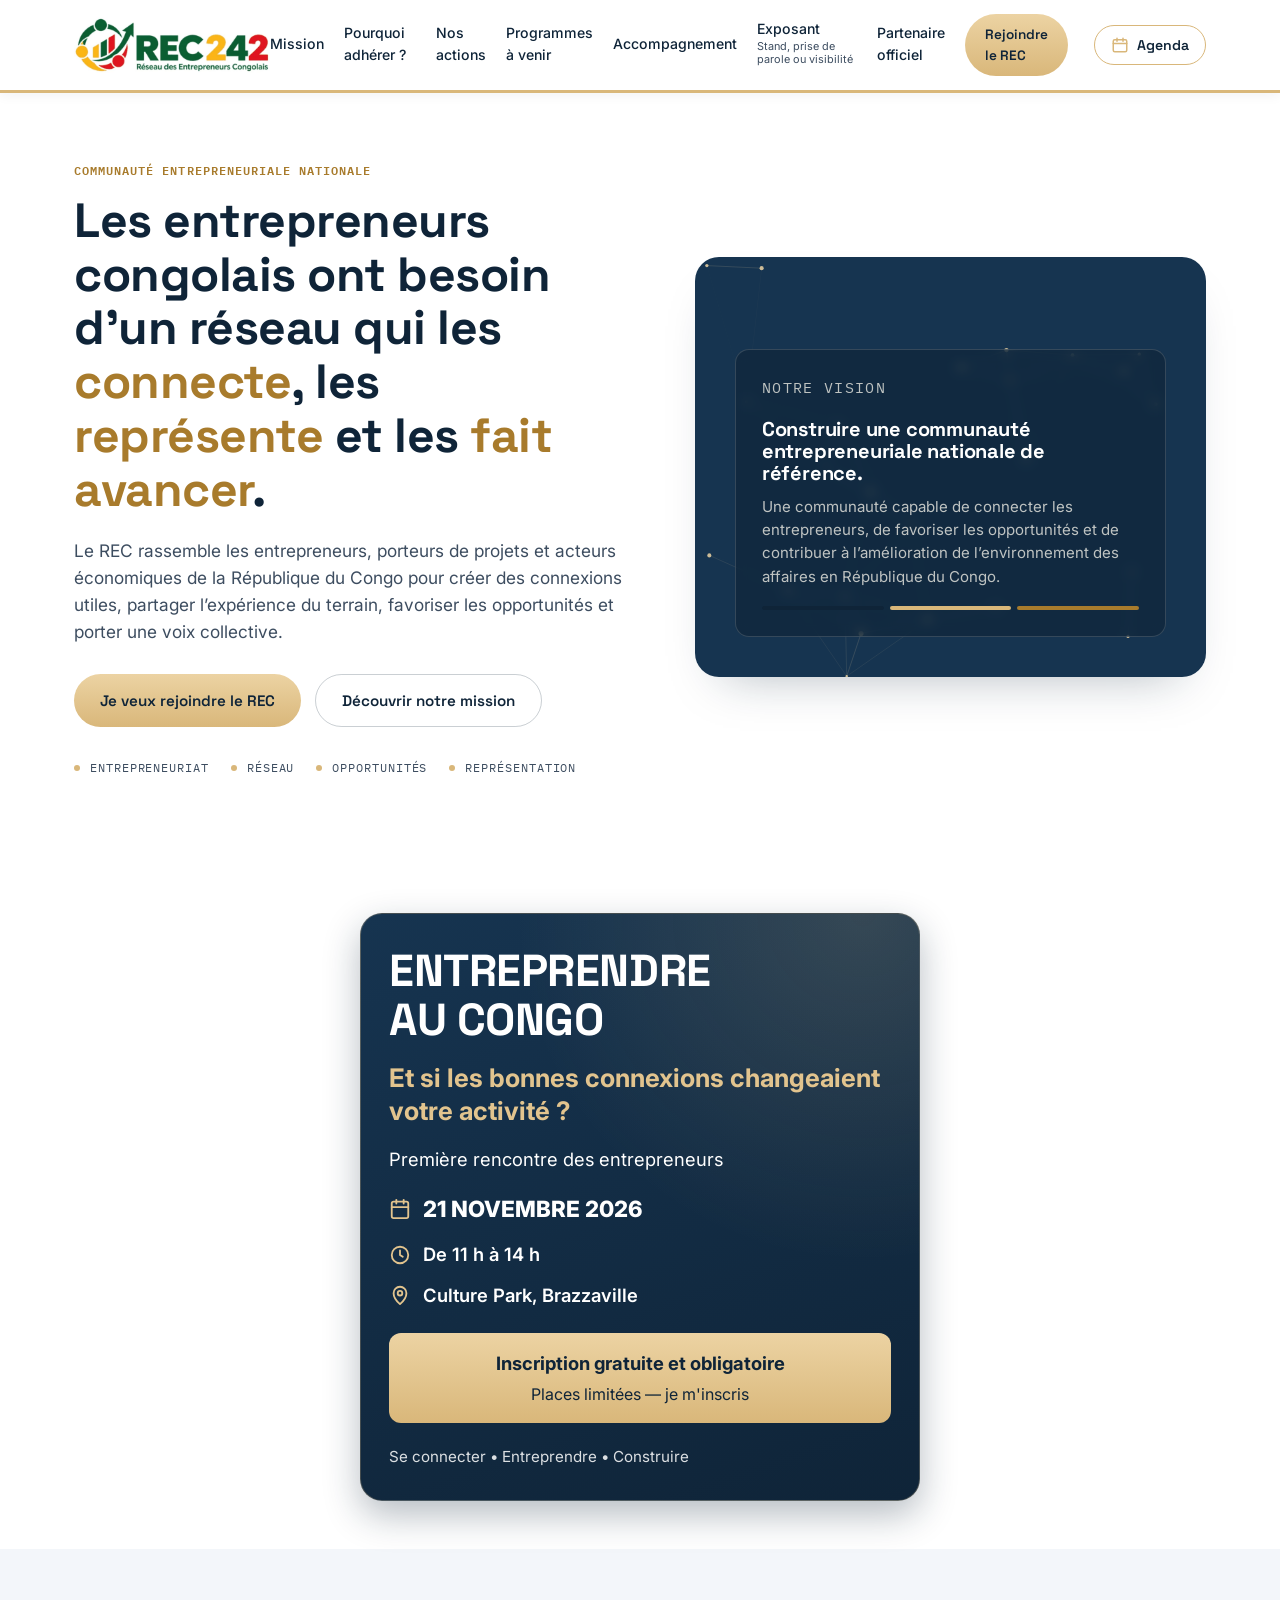
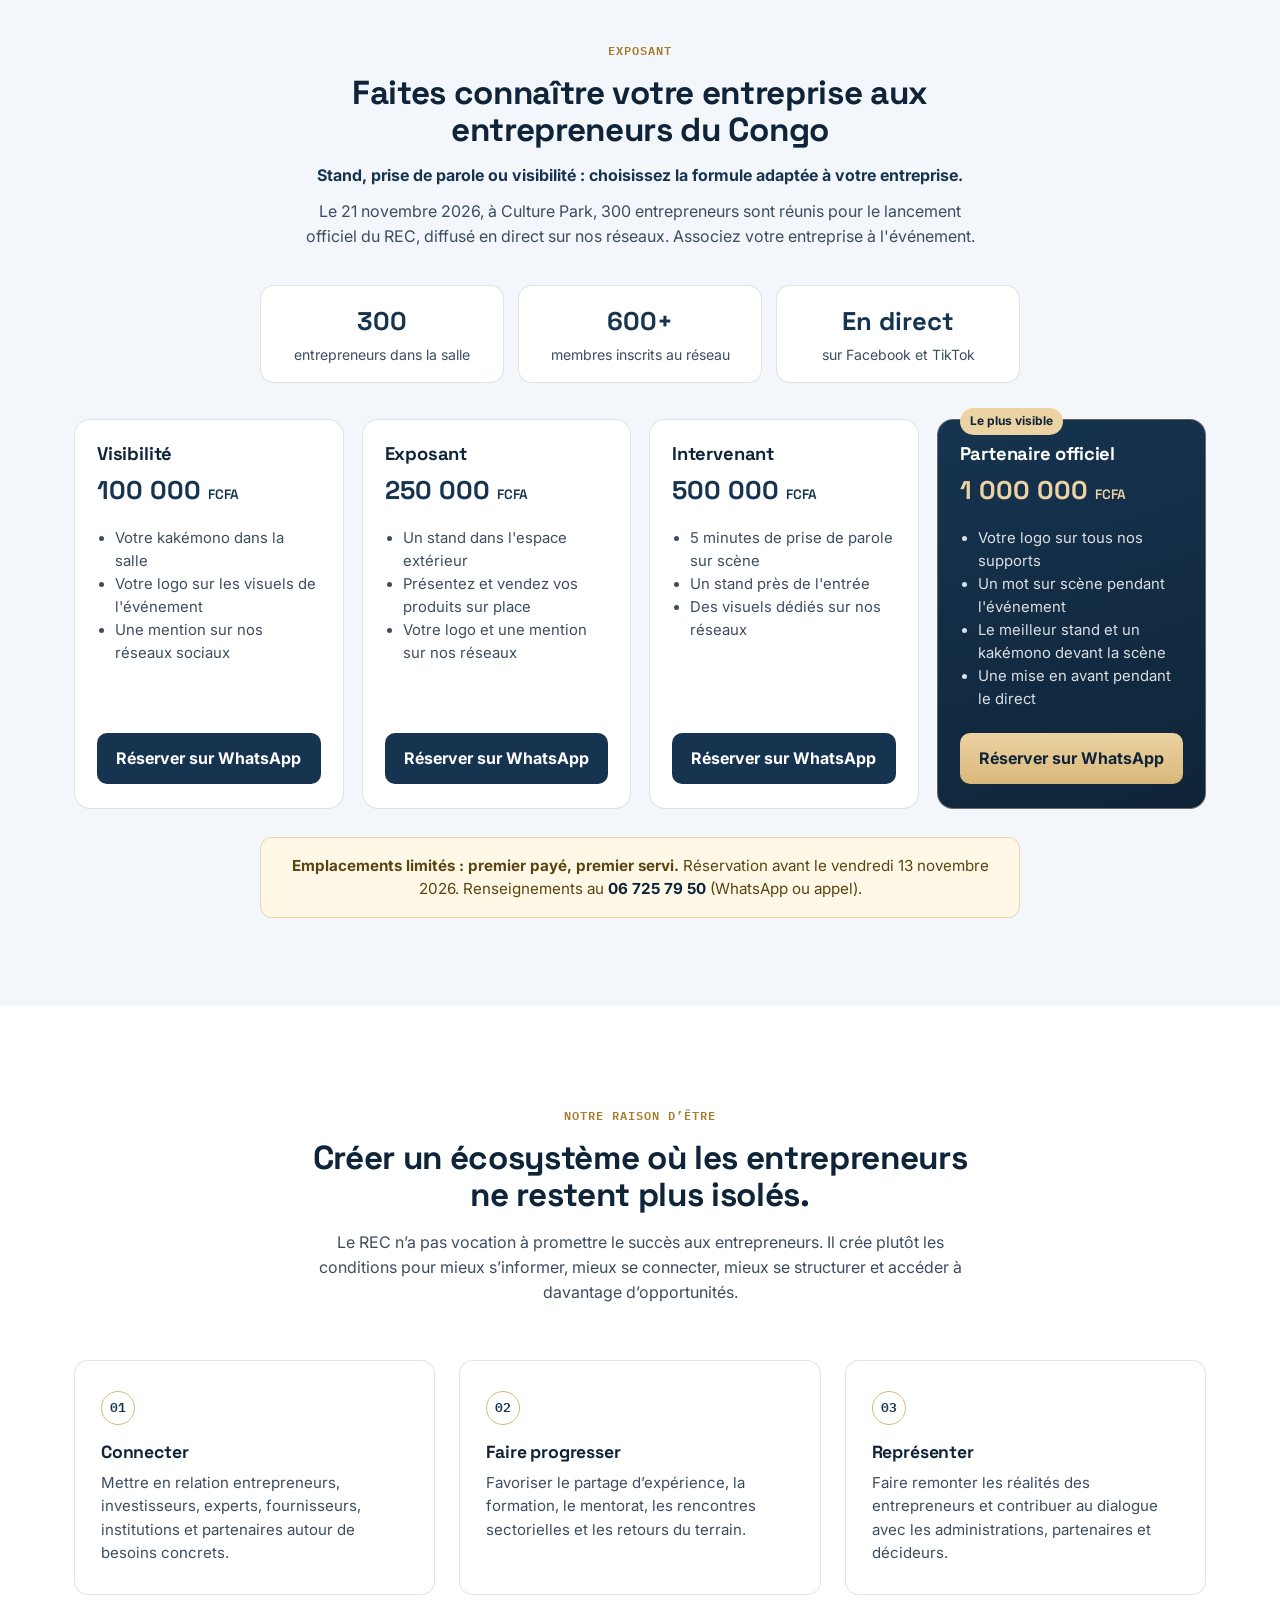
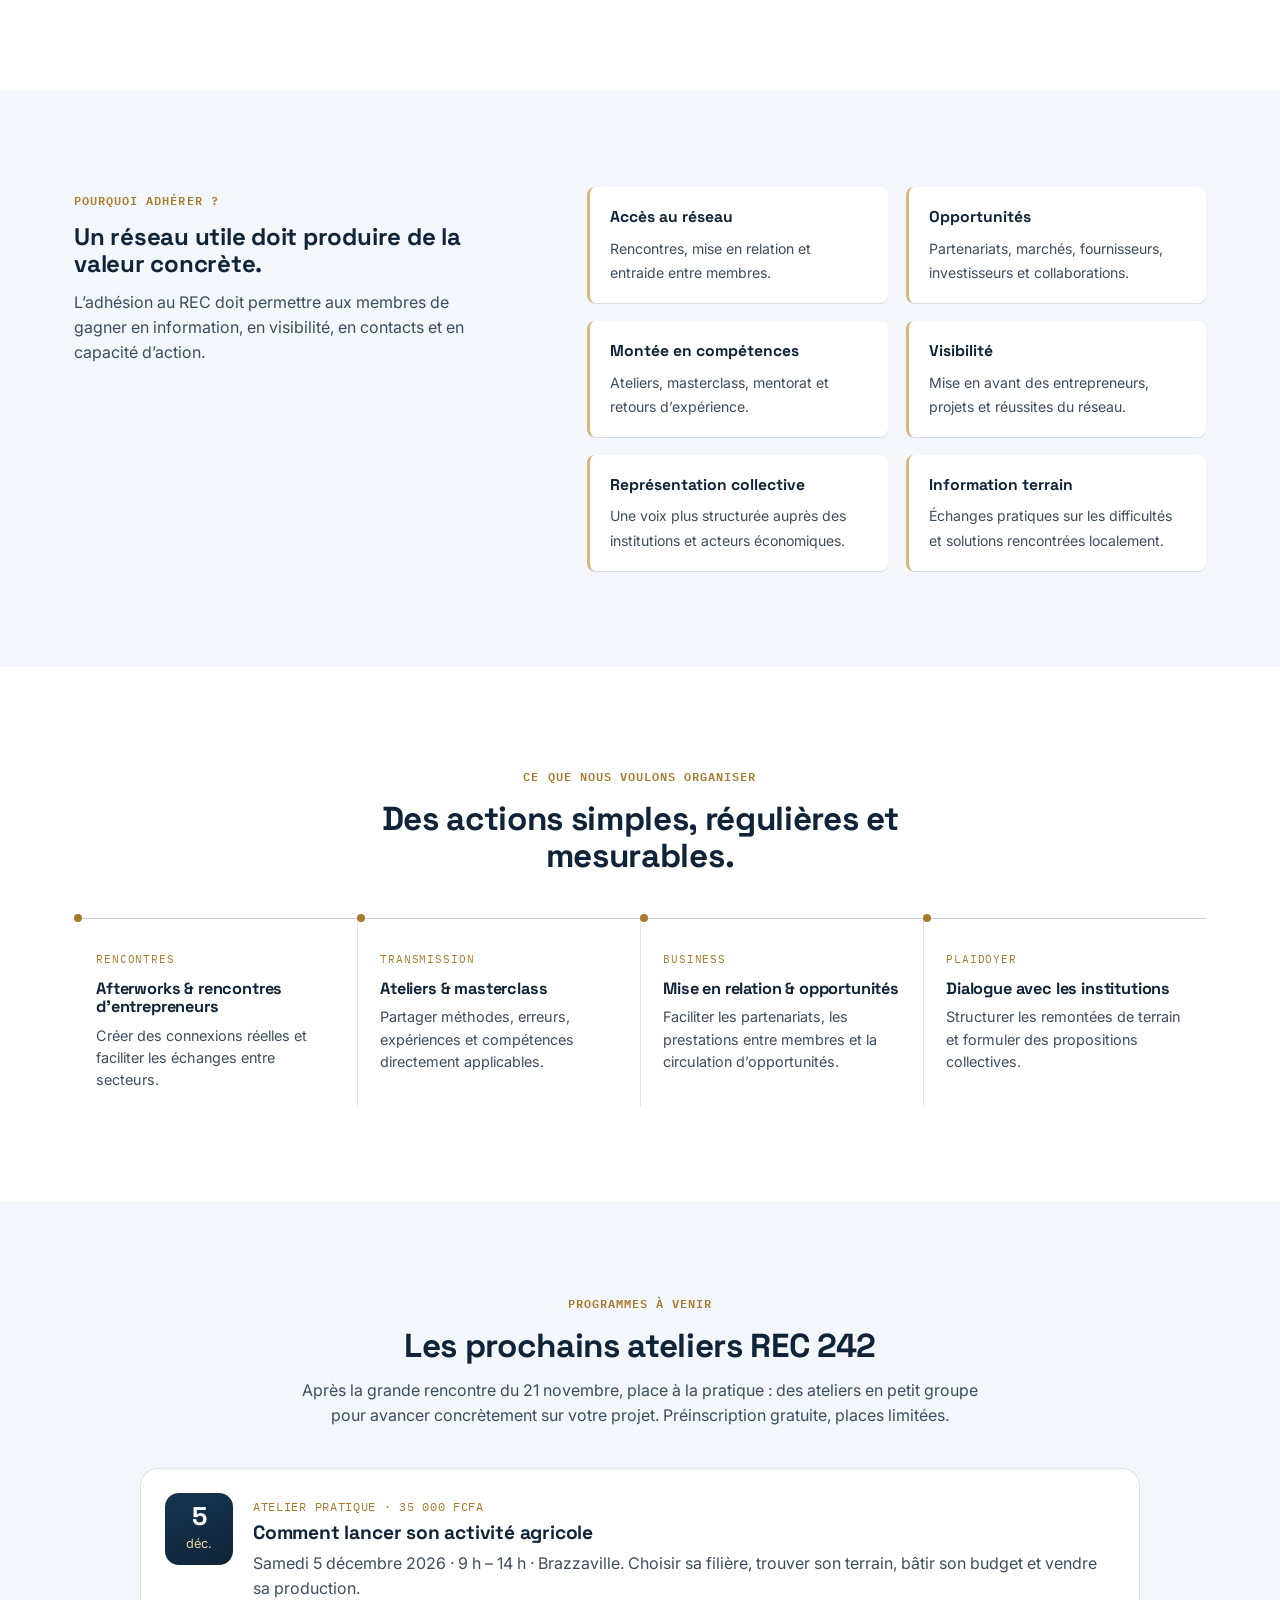
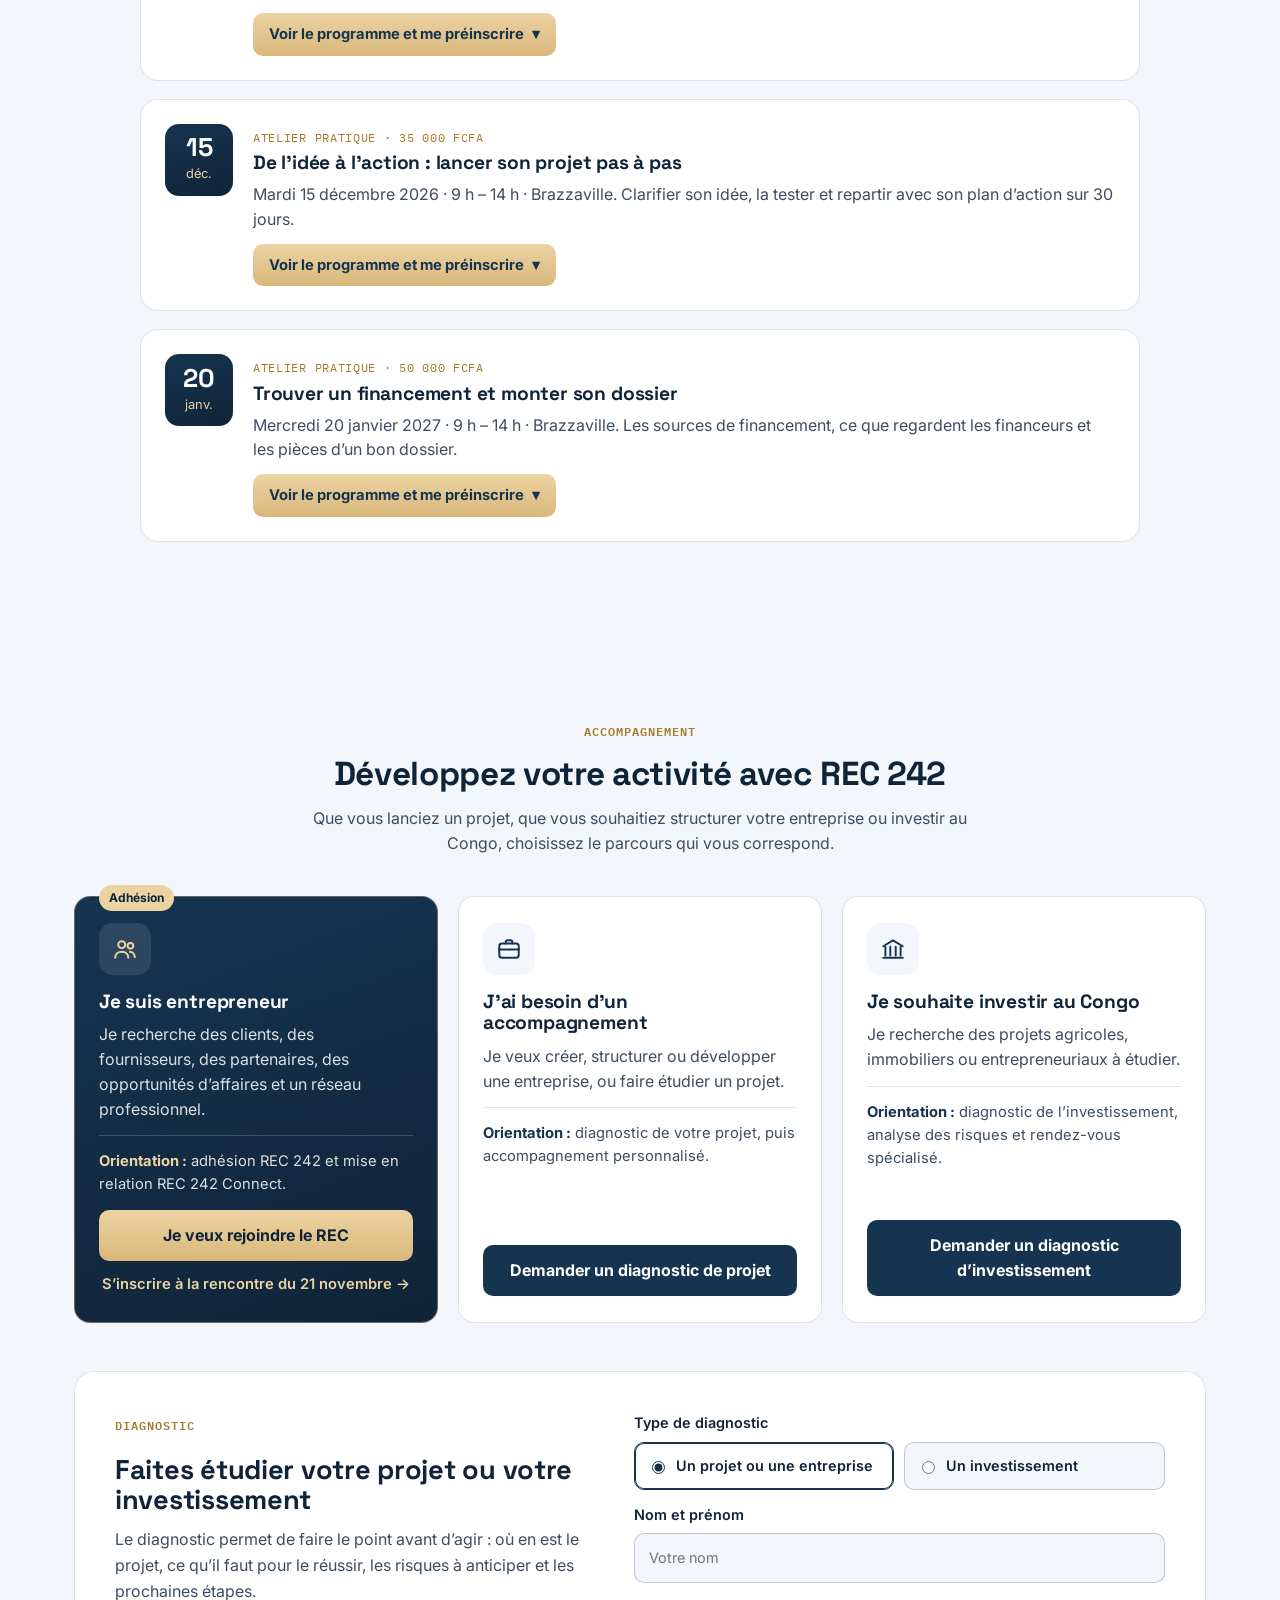
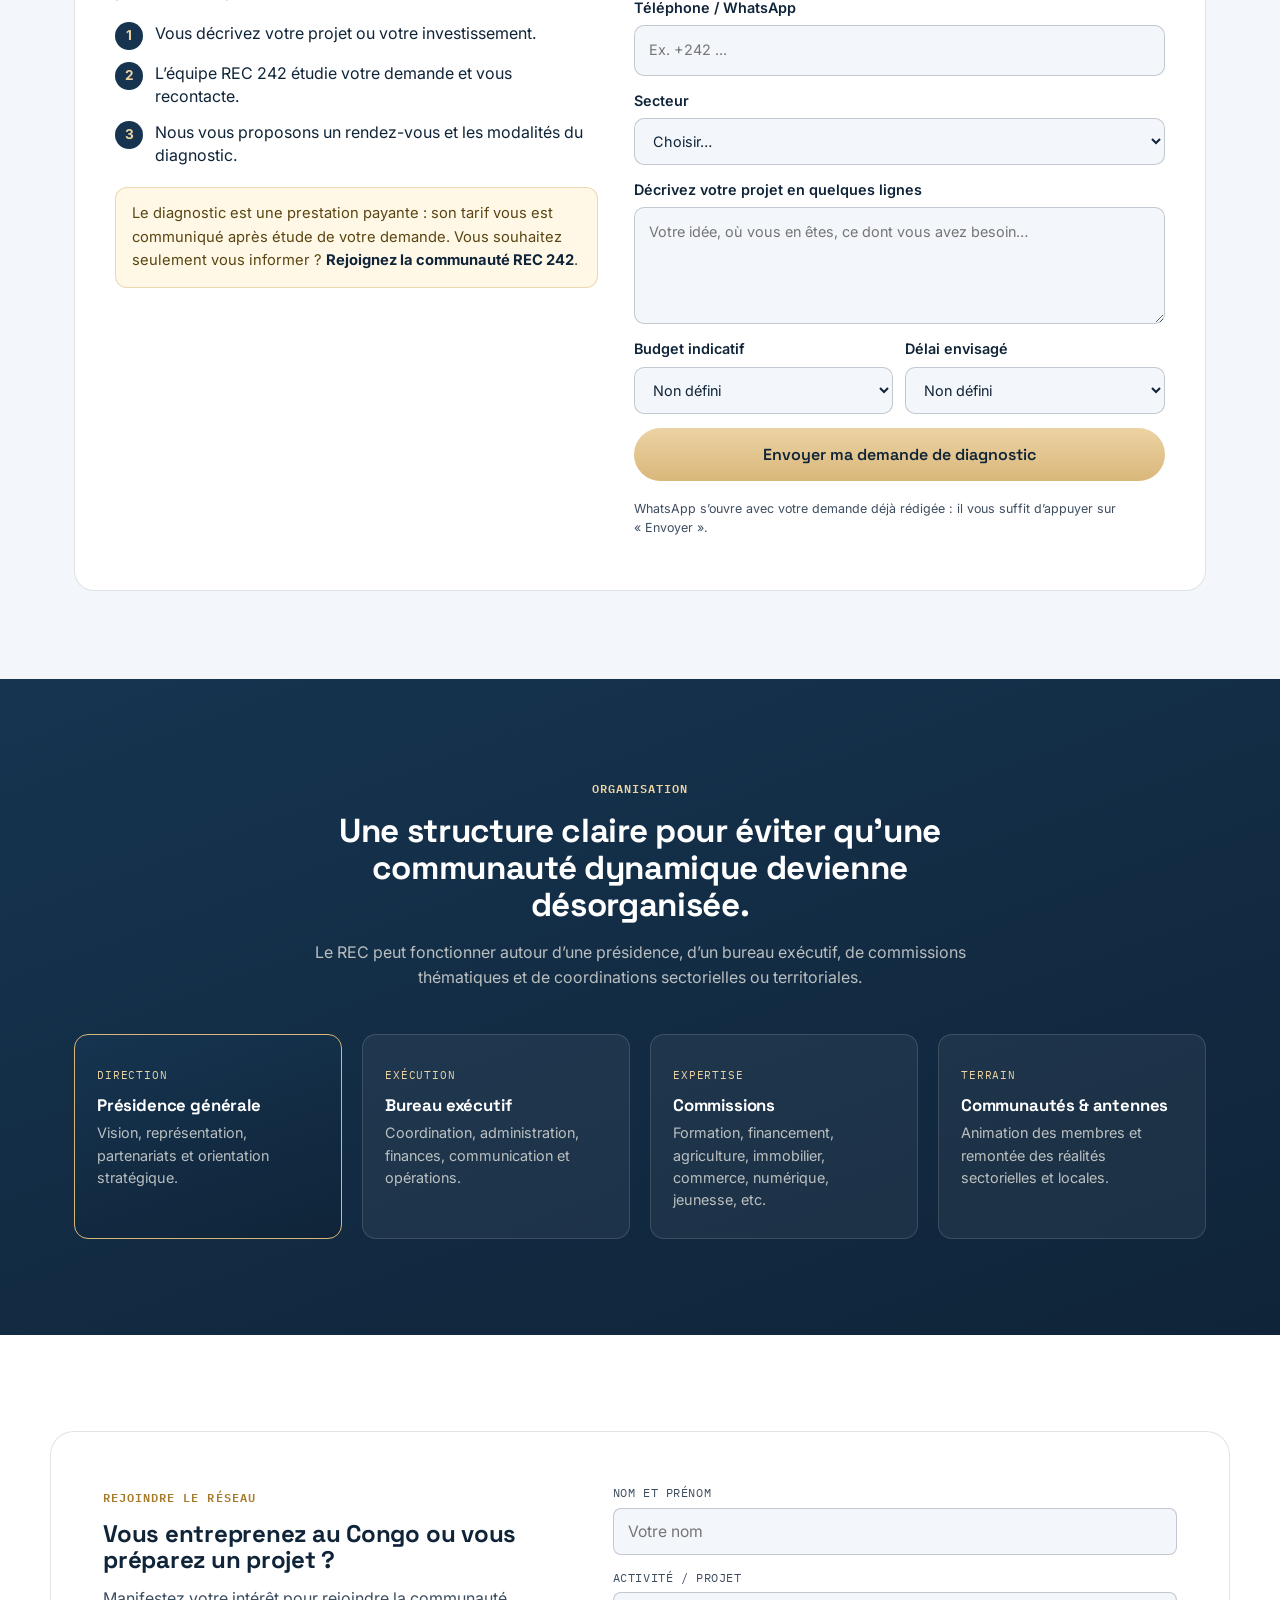
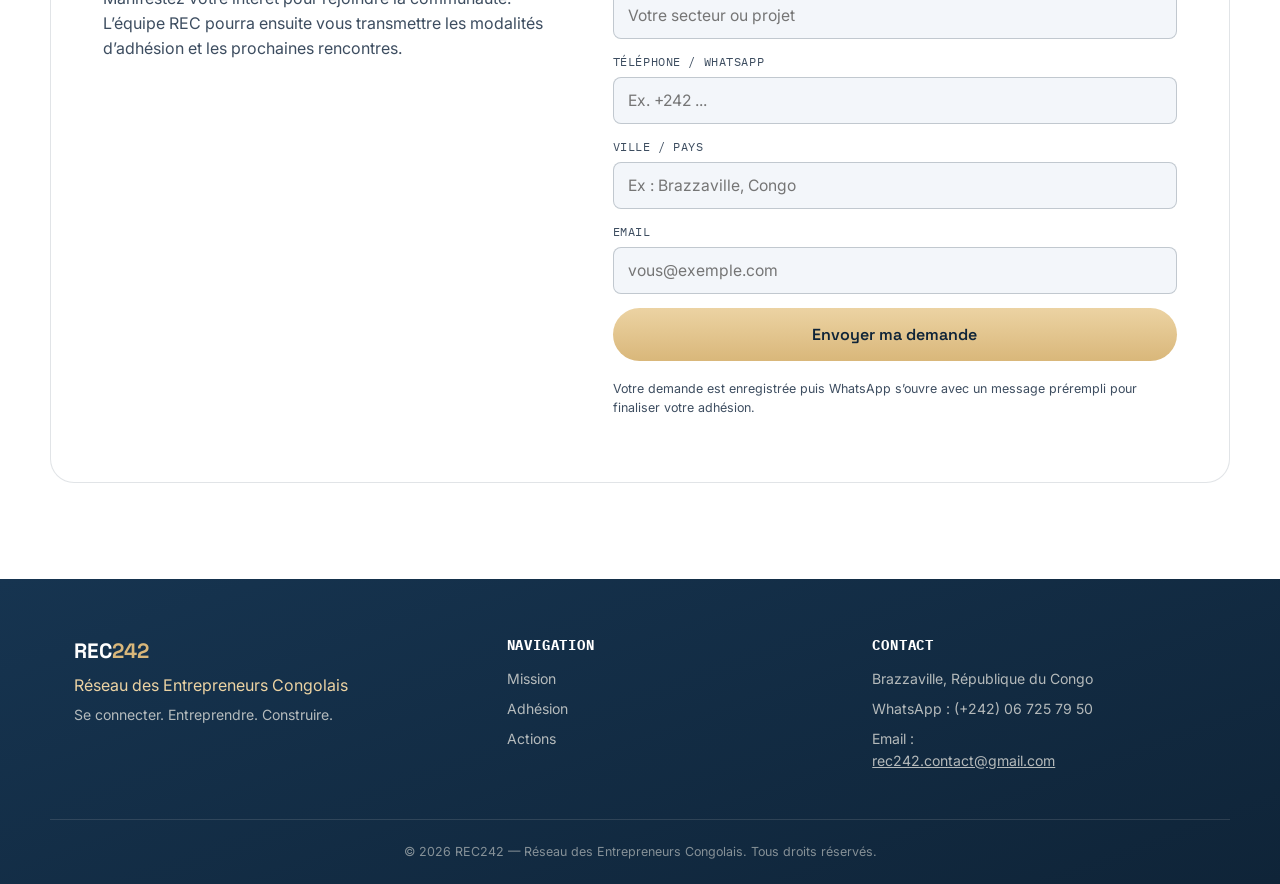
==== index.html @ 60e08972 "Ajout de l'adresse mail rec242.contact@gmail.com dans le pied de page" ====
<!DOCTYPE html>
<html lang="fr">
<head>
  <meta charset="UTF-8" />
  <meta name="viewport" content="width=device-width, initial-scale=1.0" />
  <meta name="description" content="REC — Réseau des Entrepreneurs Congolais. Une communauté nationale pour connecter les entrepreneurs, favoriser les opportunités et contribuer à l'amélioration de l'environnement des affaires en République du Congo." />
  <title>REC — Réseau des Entrepreneurs Congolais</title>
  <link rel="preconnect" href="https://fonts.googleapis.com">
  <link rel="preconnect" href="https://fonts.gstatic.com" crossorigin>
  <link href="https://fonts.googleapis.com/css2?family=Space+Grotesk:wght@500;600;700&family=Inter:wght@400;500;600;700;800&family=IBM+Plex+Mono:wght@500;600&display=swap" rel="stylesheet">
  <link rel="stylesheet" href="styles.css" />
</head>
<body>
  <header class="site-header">
    <div class="container nav-wrap">
      <a href="#accueil" class="brand" aria-label="REC242 — accueil">
        <img class="brand-logo" src="[data-uri]" alt="REC242 — Réseau des Entrepreneurs Congolais" width="560" height="160">
      </a>
      <button class="menu-toggle" aria-label="Ouvrir le menu" aria-expanded="false">
        <span></span><span></span><span></span>
      </button>
      <nav class="nav" aria-label="Navigation principale" id="mainNav">
        <a href="#mission">Mission</a>
        <a href="#avantages">Pourquoi adhérer&nbsp;?</a>
        <a href="#actions">Nos actions</a>
        <a href="#programmes">Programmes à venir</a>
        <a href="#accompagnement">Accompagnement</a>
        <a class="nav-exposant" href="#partenaires">Exposant<small>Stand, prise de parole ou visibilité</small></a>
        <a href="#partenaire-officiel">Partenaire officiel</a>
        <a class="btn btn-sm" href="#adhesion">Rejoindre le REC</a>
        <div class="agenda">
        <button class="agenda-toggle" aria-expanded="false" aria-controls="agendaPanel">
          <svg width="18" height="18" viewBox="0 0 24 24" fill="none" stroke="currentColor" stroke-width="2" stroke-linecap="round" aria-hidden="true"><rect x="3" y="5" width="18" height="16" rx="2"/><path d="M3 10h18M8 3v4M16 3v4"/></svg>
          <span>Agenda</span>
        </button>
        <div class="agenda-panel" id="agendaPanel" role="region" aria-label="Prochaines activités du REC242">
          <p class="agenda-kicker">Prochaines activités du réseau</p>
          <ul class="agenda-list">
            <li class="agenda-item is-next">
              <div class="agenda-date"><strong>21</strong><span>nov.</span></div>
              <div>
                <span class="agenda-tag">Lancement officiel · Gratuit</span>
                <h4>Grande rencontre « Entreprendre, c'est se connecter »</h4>
                <p>Samedi 21 novembre 2026, 11 h – 14 h · Culture Park, Brazzaville. Présentation des programmes, des adhésions et des experts du REC.</p>
                <a class="agenda-link" href="https://forms.gle/eZKgJX41zU7dG8uY8" target="_blank" rel="noopener">Je m'inscris →</a>
              </div>
            </li>
            <li class="agenda-item">
              <div class="agenda-date"><strong>5</strong><span>déc.</span></div>
              <div>
                <span class="agenda-tag">Atelier · 35 000 FCFA</span>
                <h4>Comment lancer son activité agricole</h4>
                <p>Samedi 5 décembre 2026, 9 h – 14 h · Brazzaville. Choisir sa filière, trouver son terrain, bâtir son budget et vendre sa production.</p>
                <a class="agenda-link" href="#atelier-agriculture">Je me préinscris →</a>
              </div>
            </li>
            <li class="agenda-item">
              <div class="agenda-date"><strong>15</strong><span>déc.</span></div>
              <div>
                <span class="agenda-tag">Atelier · 35 000 FCFA</span>
                <h4>De l'idée à l'action</h4>
                <p>Mardi 15 décembre 2026, 9 h – 14 h · Brazzaville. Clarifier son idée, la tester et repartir avec son plan d'action sur 30 jours.</p>
                <a class="agenda-link" href="#atelier-idee-action">Je me préinscris →</a>
              </div>
            </li>
            <li class="agenda-item">
              <div class="agenda-date"><strong>20</strong><span>janv.</span></div>
              <div>
                <span class="agenda-tag">Atelier · 50 000 FCFA</span>
                <h4>Trouver un financement et monter son dossier</h4>
                <p>Mercredi 20 janvier 2027, 9 h – 14 h · Brazzaville. Les sources de financement, ce que regardent les financeurs et les pièces d'un bon dossier.</p>
                <a class="agenda-link" href="#atelier-financement">Je me préinscris →</a>
              </div>
            </li>
            <li class="agenda-item">
              <div class="agenda-date"><strong>Déc.</strong><span>2026</span></div>
              <div>
                <span class="agenda-tag">En ligne</span>
                <h4>Première masterclass en ligne</h4>
              </div>
            </li>
          </ul>
        </div>
      </div>
      </nav>
    </div>
  </header>

  <main>
    <section class="hero" id="accueil">
      <div class="container hero-grid">
        <div class="hero-copy" data-reveal>
          <span class="eyebrow">Communauté entrepreneuriale nationale</span>
          <h1>Les entrepreneurs congolais ont besoin d’un réseau qui les <span>connecte</span>, les <span>représente</span> et les <span>fait avancer</span>.</h1>
          <p class="lead">Le REC rassemble les entrepreneurs, porteurs de projets et acteurs économiques de la République du Congo pour créer des connexions utiles, partager l’expérience du terrain, favoriser les opportunités et porter une voix collective.</p>
          <div class="hero-actions">
            <a href="#adhesion" class="btn">Je veux rejoindre le REC</a>
            <a href="#mission" class="btn btn-secondary">Découvrir notre mission</a>
          </div>
          <div class="hero-proof">
            <span>Entrepreneuriat</span><span>Réseau</span><span>Opportunités</span><span>Représentation</span>
          </div>
        </div>
        <div class="hero-card" data-reveal>
          <canvas id="networkCanvas" class="network-canvas" aria-hidden="true"></canvas>
          <div class="hero-panel">
            <p class="panel-kicker">Notre vision</p>
            <h2>Construire une communauté entrepreneuriale nationale de référence.</h2>
            <p>Une communauté capable de connecter les entrepreneurs, de favoriser les opportunités et de contribuer à l’amélioration de l’environnement des affaires en République du Congo.</p>
            <div class="flag-line" aria-hidden="true"><span></span><span></span><span></span></div>
          </div>
        </div>
      </div>
    </section>
    <!-- ===== BANNIÈRE RENCONTRE 21 NOVEMBRE 2026 ===== -->
    <section class="rec-event" id="rencontre">
      <div class="rec-event__card">
        <h2 class="rec-event__title">ENTREPRENDRE<br>AU CONGO</h2>
        <p class="rec-event__hook">Et si les bonnes connexions changeaient votre activité&nbsp;?</p>
        <p class="rec-event__sub">Première rencontre des entrepreneurs</p>

        <p class="rec-event__date">
          <svg width="22" height="22" viewBox="0 0 24 24" fill="none" stroke="#e2c48e" stroke-width="2" stroke-linecap="round" stroke-linejoin="round" aria-hidden="true">
            <rect x="3" y="4" width="18" height="18" rx="2"></rect>
            <line x1="16" y1="2" x2="16" y2="6"></line>
            <line x1="8" y1="2" x2="8" y2="6"></line>
            <line x1="3" y1="10" x2="21" y2="10"></line>
          </svg>
          21 NOVEMBRE 2026
        </p>
        <p class="rec-event__info">
          <svg width="22" height="22" viewBox="0 0 24 24" fill="none" stroke="#e2c48e" stroke-width="2" stroke-linecap="round" stroke-linejoin="round" aria-hidden="true"><circle cx="12" cy="12" r="9"></circle><polyline points="12 7 12 12 15 14"></polyline></svg>
          De 11 h à 14 h
        </p>
        <p class="rec-event__info rec-event__info--last">
          <svg width="22" height="22" viewBox="0 0 24 24" fill="none" stroke="#e2c48e" stroke-width="2" stroke-linecap="round" stroke-linejoin="round" aria-hidden="true"><path d="M12 22s7-6.2 7-12a7 7 0 1 0-14 0c0 5.8 7 12 7 12z"></path><circle cx="12" cy="10" r="2.5"></circle></svg>
          Culture Park, Brazzaville
        </p>

        <a class="rec-event__btn" href="https://forms.gle/eZKgJX41zU7dG8uY8" target="_blank" rel="noopener">
          <strong>Inscription gratuite et obligatoire</strong>
          <span>Places limitées — je m'inscris</span>
        </a>

        <p class="rec-event__tagline">Se connecter • Entreprendre • Construire</p>
      </div>
    </section>

    <style>
      .rec-event { padding: 48px 16px; display: flex; justify-content: center; }
      .rec-event__card { width: 100%; max-width: 560px; box-sizing: border-box; color: #fff; border-radius: 22px; padding: 32px 28px; font-family: inherit; background: radial-gradient(circle at 90% 0%, rgba(226,196,142,.16), transparent 45%), linear-gradient(160deg, #163450 0%, #0f2438 100%); box-shadow: 0 14px 36px rgba(15,36,56,.3); border: 1px solid rgba(226,196,142,.25); }
      .rec-event__brand { font-size: 1.6rem; font-weight: 700; }
      .rec-event__network { color: #e2c48e; font-size: .8rem; font-family: ui-monospace, Menlo, monospace; letter-spacing: .12em; text-transform: uppercase; }
      .rec-event__title { font-size: clamp(2rem, 8vw, 2.8rem); line-height: 1.1; font-weight: 800; margin: 0 0 16px; color: #fff; }
      .rec-event__hook { color: #e2c48e; font-size: clamp(1.25rem, 5vw, 1.6rem); font-weight: 700; line-height: 1.3; margin: 0 0 18px; }
      .rec-event__sub { font-size: 1.15rem; margin: 0 0 18px; color: #fff; }
      .rec-event__date { display: flex; align-items: center; gap: 12px; font-size: 1.4rem; font-weight: 800; margin: 0 0 14px; color: #fff; }
      .rec-event__place { font-size: 1.2rem; margin: 0 0 24px; color: #fff; }
      .rec-event__info { display: flex; align-items: center; gap: 12px; font-size: 1.15rem; font-weight: 600; margin: 0 0 12px; color: #fff; }
      .rec-event__info svg { flex-shrink: 0; }
      .rec-event__info--last { margin-bottom: 24px; }
      .rec-event__btn { display: block; text-align: center; text-decoration: none; background: linear-gradient(180deg, #ecd3a3, #d9b77a); color: #0f2438; border-radius: 12px; padding: 16px 12px; transition: transform .15s ease, filter .15s ease; }
      .rec-event__btn:hover { transform: translateY(-2px); filter: brightness(1.05); }
      .rec-event__btn strong { display: block; font-size: 1.15rem; }
      .rec-event__btn span { display: block; font-size: 1rem; margin-top: 4px; }
      .rec-event__tagline { margin: 22px 0 0; font-size: .95rem; color: rgba(255,255,255,.85); }
    </style>
    <!-- ===== FIN BANNIÈRE ===== -->

    <!-- ===== SECTION DEVENIR PARTENAIRE ===== -->
    <section class="rec-partners" id="partenaires">
      <div class="container">
        <div class="rec-partners__head" data-reveal>
          <span class="eyebrow">Exposant</span>
          <h2>Faites connaître votre entreprise aux entrepreneurs du Congo</h2>
          <p class="rec-partners__sub">Stand, prise de parole ou visibilité : choisissez la formule adaptée à votre entreprise.</p>
          <p>Le 21 novembre 2026, à Culture Park, 300 entrepreneurs sont réunis pour le lancement officiel du REC, diffusé en direct sur nos réseaux. Associez votre entreprise à l'événement.</p>
        </div>

        <ul class="rec-partners__stats" data-reveal>
          <li><strong>300</strong><span>entrepreneurs dans la salle</span></li>
          <li><strong>600+</strong><span>membres inscrits au réseau</span></li>
          <li><strong>En direct</strong><span>sur Facebook et TikTok</span></li>
        </ul>

        <div class="rec-partners__grid" data-reveal>
          <article class="rec-pack">
            <h3>Visibilité</h3>
            <p class="rec-pack__price">100 000 <small>FCFA</small></p>
            <ul>
              <li>Votre kakémono dans la salle</li>
              <li>Votre logo sur les visuels de l'événement</li>
              <li>Une mention sur nos réseaux sociaux</li>
            </ul>
            <a class="rec-pack__btn" href="https://wa.me/242067257950?text=Bonjour%2C%20je%20souhaite%20r%C3%A9server%20le%20pack%20Visibilit%C3%A9%20pour%20la%20rencontre%20REC242%20du%2021%20novembre." target="_blank" rel="noopener">Réserver sur WhatsApp</a>
          </article>
          <article class="rec-pack">
            <h3>Exposant</h3>
            <p class="rec-pack__price">250 000 <small>FCFA</small></p>
            <ul>
              <li>Un stand dans l'espace extérieur</li>
              <li>Présentez et vendez vos produits sur place</li>
              <li>Votre logo et une mention sur nos réseaux</li>
            </ul>
            <a class="rec-pack__btn" href="https://wa.me/242067257950?text=Bonjour%2C%20je%20souhaite%20r%C3%A9server%20le%20pack%20Exposant%20pour%20la%20rencontre%20REC242%20du%2021%20novembre." target="_blank" rel="noopener">Réserver sur WhatsApp</a>
          </article>
          <article class="rec-pack">
            <h3>Intervenant</h3>
            <p class="rec-pack__price">500 000 <small>FCFA</small></p>
            <ul>
              <li>5 minutes de prise de parole sur scène</li>
              <li>Un stand près de l'entrée</li>
              <li>Des visuels dédiés sur nos réseaux</li>
            </ul>
            <a class="rec-pack__btn" href="https://wa.me/242067257950?text=Bonjour%2C%20je%20souhaite%20r%C3%A9server%20le%20pack%20Intervenant%20pour%20la%20rencontre%20REC242%20du%2021%20novembre." target="_blank" rel="noopener">Réserver sur WhatsApp</a>
          </article>
          <article class="rec-pack rec-pack--featured" id="partenaire-officiel" style="scroll-margin-top:120px">
            <span class="rec-pack__badge">Le plus visible</span>
            <h3>Partenaire officiel</h3>
            <p class="rec-pack__price">1 000 000 <small>FCFA</small></p>
            <ul>
              <li>Votre logo sur tous nos supports</li>
              <li>Un mot sur scène pendant l'événement</li>
              <li>Le meilleur stand et un kakémono devant la scène</li>
              <li>Une mise en avant pendant le direct</li>
            </ul>
            <a class="rec-pack__btn" href="https://wa.me/242067257950?text=Bonjour%2C%20je%20souhaite%20r%C3%A9server%20le%20pack%20Partenaire%20officiel%20pour%20la%20rencontre%20REC242%20du%2021%20novembre." target="_blank" rel="noopener">Réserver sur WhatsApp</a>
          </article>
        </div>

        <p class="rec-partners__note" data-reveal><strong>Emplacements limités : premier payé, premier servi.</strong> Réservation avant le vendredi 13 novembre 2026. Renseignements au <a href="https://wa.me/242067257950" target="_blank" rel="noopener">06 725 79 50</a> (WhatsApp ou appel).</p>
      </div>
    </section>

    <style>
      .rec-partners { padding: 88px 0; background: var(--paper-alt, #f3f6fa); }
      .rec-partners__head { max-width: 680px; margin: 0 auto 36px; text-align: center; }
      .rec-partners__head h2 { font-size: clamp(1.6rem, 2.6vw, 2.1rem); margin: 0 0 14px; }
      .rec-partners__head p { color: var(--ink-soft, #3d4d60); margin: 0; }
      .rec-partners__head p.rec-partners__sub { font-weight: 700; color: var(--forest, #163450); margin: 0 0 12px; }
      .rec-partners__stats { list-style: none; padding: 0; margin: 0 auto 36px; max-width: 760px; display: grid; grid-template-columns: repeat(3, minmax(0, 1fr)); gap: 14px; }
      .rec-partners__stats li { background: #fff; border: 1px solid var(--line, rgba(15,36,56,.12)); border-radius: 14px; padding: 16px; text-align: center; }
      .rec-partners__stats strong { display: block; font-family: var(--font-display); font-size: 1.6rem; color: var(--forest, #163450); }
      .rec-partners__stats span { font-size: .88rem; color: var(--ink-soft, #3d4d60); }
      .rec-partners__grid { display: grid; grid-template-columns: repeat(4, minmax(0, 1fr)); gap: 18px; }
      .rec-pack { position: relative; display: flex; flex-direction: column; background: #fff; border: 1px solid var(--line, rgba(15,36,56,.12)); border-radius: 16px; padding: 24px 22px; }
      .rec-pack h3 { font-size: 1.15rem; margin: 0 0 6px; }
      .rec-pack__price { font-family: var(--font-display); font-size: 1.6rem; font-weight: 700; color: var(--forest, #163450); margin: 0 0 16px; }
      .rec-pack__price small { font-size: .85rem; font-weight: 600; }
      .rec-pack ul { margin: 0 0 22px; padding-left: 18px; font-size: .93rem; line-height: 1.55; color: var(--ink-soft, #3d4d60); flex-grow: 1; }
      .rec-pack__btn { display: block; text-align: center; text-decoration: none; font-weight: 700; border-radius: 10px; padding: 13px 12px; background: var(--forest, #163450); color: #fff; transition: transform .15s ease, filter .15s ease; }
      .rec-pack__btn:hover { transform: translateY(-2px); filter: brightness(1.1); }
      .rec-pack--featured { background: linear-gradient(160deg, #163450 0%, #0f2438 100%); border-color: rgba(226,196,142,.4); color: #fff; }
      .rec-pack--featured h3 { color: #fff; }
      .rec-pack--featured .rec-pack__price { color: #ecd3a3; }
      .rec-pack--featured ul { color: rgba(255,255,255,.85); }
      .rec-pack--featured .rec-pack__btn { background: linear-gradient(180deg, #ecd3a3, #d9b77a); color: #0f2438; }
      .rec-pack__badge { position: absolute; top: -12px; left: 22px; background: #ecd3a3; color: #0f2438; font-size: .75rem; font-weight: 700; padding: 4px 10px; border-radius: 999px; }
      .rec-partners__note { margin: 28px auto 0; max-width: 760px; text-align: center; background: #fff8e6; border: 1px solid rgba(217,183,122,.5); border-radius: 12px; padding: 16px 18px; font-size: .95rem; color: #5a4512; }
      .rec-partners__note a { color: #0f2438; font-weight: 700; }
      @media (max-width: 980px) { .rec-partners__grid { grid-template-columns: repeat(2, minmax(0, 1fr)); } }
      @media (max-width: 600px) {
        .rec-partners { padding: 64px 0; }
        .rec-partners__grid { grid-template-columns: 1fr; gap: 22px; }
        .rec-partners__stats { gap: 8px; }
        .rec-partners__stats li { padding: 12px 6px; }
        .rec-partners__stats strong { font-size: 1.2rem; }
        .rec-partners__stats span { font-size: .78rem; }
      }
    </style>
    <!-- ===== FIN SECTION DEVENIR PARTENAIRE ===== -->



    <section class="section" id="mission">
      <div class="container">
        <div class="section-heading" data-reveal>
          <span class="eyebrow">Notre raison d’être</span>
          <h2>Créer un écosystème où les entrepreneurs ne restent plus isolés.</h2>
          <p>Le REC n’a pas vocation à promettre le succès aux entrepreneurs. Il crée plutôt les conditions pour mieux s’informer, mieux se connecter, mieux se structurer et accéder à davantage d’opportunités.</p>
        </div>
        <div class="cards three" data-reveal>
          <article class="card">
            <div class="icon">01</div>
            <h3>Connecter</h3>
            <p>Mettre en relation entrepreneurs, investisseurs, experts, fournisseurs, institutions et partenaires autour de besoins concrets.</p>
          </article>
          <article class="card">
            <div class="icon">02</div>
            <h3>Faire progresser</h3>
            <p>Favoriser le partage d’expérience, la formation, le mentorat, les rencontres sectorielles et les retours du terrain.</p>
          </article>
          <article class="card">
            <div class="icon">03</div>
            <h3>Représenter</h3>
            <p>Faire remonter les réalités des entrepreneurs et contribuer au dialogue avec les administrations, partenaires et décideurs.</p>
          </article>
        </div>
      </div>
    </section>

    <section class="section soft" id="avantages">
      <div class="container split">
        <div data-reveal>
          <span class="eyebrow">Pourquoi adhérer ?</span>
          <h2>Un réseau utile doit produire de la valeur concrète.</h2>
          <p class="lead-sm">L’adhésion au REC doit permettre aux membres de gagner en information, en visibilité, en contacts et en capacité d’action.</p>
        </div>
        <div class="benefits" data-reveal>
          <div class="benefit"><strong>Accès au réseau</strong><span>Rencontres, mise en relation et entraide entre membres.</span></div>
          <div class="benefit"><strong>Opportunités</strong><span>Partenariats, marchés, fournisseurs, investisseurs et collaborations.</span></div>
          <div class="benefit"><strong>Montée en compétences</strong><span>Ateliers, masterclass, mentorat et retours d’expérience.</span></div>
          <div class="benefit"><strong>Visibilité</strong><span>Mise en avant des entrepreneurs, projets et réussites du réseau.</span></div>
          <div class="benefit"><strong>Représentation collective</strong><span>Une voix plus structurée auprès des institutions et acteurs économiques.</span></div>
          <div class="benefit"><strong>Information terrain</strong><span>Échanges pratiques sur les difficultés et solutions rencontrées localement.</span></div>
        </div>
      </div>
    </section>

    <section class="section" id="actions">
      <div class="container">
        <div class="section-heading compact" data-reveal>
          <span class="eyebrow">Ce que nous voulons organiser</span>
          <h2>Des actions simples, régulières et mesurables.</h2>
        </div>
        <div class="timeline" data-reveal>
          <div class="timeline-item"><span>Rencontres</span><h3>Afterworks & rencontres d’entrepreneurs</h3><p>Créer des connexions réelles et faciliter les échanges entre secteurs.</p></div>
          <div class="timeline-item"><span>Transmission</span><h3>Ateliers & masterclass</h3><p>Partager méthodes, erreurs, expériences et compétences directement applicables.</p></div>
          <div class="timeline-item"><span>Business</span><h3>Mise en relation & opportunités</h3><p>Faciliter les partenariats, les prestations entre membres et la circulation d’opportunités.</p></div>
          <div class="timeline-item"><span>Plaidoyer</span><h3>Dialogue avec les institutions</h3><p>Structurer les remontées de terrain et formuler des propositions collectives.</p></div>
        </div>
      </div>
    </section>

    <!-- ===== SECTION PROGRAMMES À VENIR ===== -->
    <section class="rec-prog" id="programmes">
      <div class="container">
        <div class="rec-atl__head" data-reveal>
          <span class="eyebrow">Programmes à venir</span>
          <h2>Les prochains ateliers REC&nbsp;242</h2>
          <p>Après la grande rencontre du 21 novembre, place à la pratique : des ateliers en petit groupe pour avancer concrètement sur votre projet. Préinscription gratuite, places limitées.</p>
        </div>
        <div class="rec-prog__list" data-reveal>
        <details class="rec-prog__item" id="atelier-agriculture">
          <summary class="rec-prog__card">
            <div class="rec-prog__date"><strong>5</strong><span>déc.</span></div>
            <div class="rec-prog__body">
              <span class="rec-prog__tag">Atelier pratique · 35 000 FCFA</span>
              <h3>Comment lancer son activité agricole</h3>
              <p>Samedi 5 décembre 2026 · 9 h – 14 h · Brazzaville. Choisir sa filière, trouver son terrain, bâtir son budget et vendre sa production.</p>
              <span class="rec-prog__more"><span class="when-closed">Voir le programme et me préinscrire</span><span class="when-open">Masquer le programme</span> <i aria-hidden="true">▾</i></span>
            </div>
          </summary>
          <div class="rec-prog__detail">
            <p class="rec-prog__intro">Un atelier concret pour passer de l’envie d’investir dans l’agriculture à un projet qui tient la route : choisir sa filière, trouver son terrain, bâtir son budget et vendre sa production.</p>
        <div class="rec-atl__wrap">
          <div class="rec-atl__card">
            <ul class="rec-atl__facts">
              <li><strong>Date</strong><span>Samedi 5 décembre 2026</span></li>
              <li><strong>Horaire</strong><span>De 9 h à 14 h, avec une pause à midi</span></li>
              <li><strong>Lieu</strong><span>Brazzaville (adresse communiquée à la confirmation)</span></li>
              <li><strong>Format</strong><span>Atelier pratique en petit groupe · places limitées</span></li>
              <li><strong>Tarif</strong><span>35 000 FCFA par personne</span></li>
              <li><strong>Paiement</strong><span>Au plus tard le mercredi 25 novembre 2026</span></li>
            </ul>
            <h3>Au programme</h3>
            <ol class="rec-atl__prog">
              <li><b>Choisir sa filière</b> : maraîchage, élevage porcin, poulets de chair, pisciculture… selon son budget et son marché.</li>
              <li><b>Trouver et sécuriser un terrain</b> : accès à l’eau, distance du marché, papiers à vérifier.</li>
              <li><b>Bâtir son budget de départ</b> : calculer ses coûts et la rentabilité d’un premier cycle.</li>
              <li><b>Vendre sa production</b> : trouver ses acheteurs avant même de produire.</li>
              <li><b>Les erreurs à éviter</b> quand on démarre, à partir de cas réels.</li>
            </ol>
            <h3>Pour qui ?</h3>
            <p>Porteurs de projets, salariés qui veulent se lancer à côté de leur emploi, entrepreneurs qui veulent se diversifier, Congolais de la diaspora qui souhaitent investir au pays.</p>
          </div>

          <form class="rec-atl__form" id="atelierForm">
            <h3>Je me préinscris à l’atelier</h3>
            <p class="rec-atl__pre">Préinscription gratuite et sans engagement. Votre place est confirmée à réception du paiement de 35&nbsp;000&nbsp;FCFA, <strong>au plus tard le mercredi 25&nbsp;novembre 2026</strong>.</p>
            <label>Nom et prénom<input type="text" name="nom" placeholder="Votre nom" required></label>
            <label>Téléphone / WhatsApp<input type="tel" name="tel" placeholder="Ex. +242 ..." required></label>
            <label>Ville / Pays<input type="text" name="ville" placeholder="Ex : Brazzaville, Congo" required></label>
            <label>Où en êtes-vous ?
              <select name="situation" required>
                <option value="">Choisir…</option>
                <option>J’ai une idée, je n’ai pas encore commencé</option>
                <option>J’ai déjà un terrain</option>
                <option>J’ai déjà démarré une activité agricole</option>
                <option>Je veux investir (diaspora, salarié…)</option>
              </select>
            </label>
            <label>Filière qui vous intéresse
              <select name="filiere">
                <option value="">Je ne sais pas encore</option>
                <option>Maraîchage</option>
                <option>Élevage porcin</option>
                <option>Poulets de chair / volaille</option>
                <option>Pisciculture</option>
                <option>Autre</option>
              </select>
            </label>
            <button type="submit" class="btn full">Je me préinscris</button>
            <p class="form-note">WhatsApp s’ouvre avec votre préinscription déjà rédigée : appuyez sur «&nbsp;Envoyer&nbsp;». L’équipe REC 242 vous recontacte avec les modalités de paiement et l’adresse. Places limitées : les premiers à payer sont les premiers servis. Après la date limite, les places non payées sont libérées.</p>
          </form>
        </div>

          </div>
        </details>
    <script>
      (function () {
        var form = document.getElementById("atelierForm");
        if (!form) return;
        form.addEventListener("submit", function (e) {
          e.preventDefault();
          var f = new FormData(form);
          var msg = [
            "Bonjour REC 242, je souhaite me préinscrire à l'atelier « Comment lancer son activité agricole » du samedi 5 décembre 2026.",
            "",
            "Nom : " + f.get("nom"),
            "Téléphone : " + f.get("tel"),
            "Ville / Pays : " + f.get("ville"),
            "Où j'en suis : " + f.get("situation"),
            "Filière : " + (f.get("filiere") || "Je ne sais pas encore")
          ].join("\n");
          window.open("https://wa.me/242067257950?text=" + encodeURIComponent(msg), "_blank", "noopener");
        });
      })();
    </script>
        <details class="rec-prog__item" id="atelier-idee-action">
          <summary class="rec-prog__card">
            <div class="rec-prog__date"><strong>15</strong><span>déc.</span></div>
            <div class="rec-prog__body">
              <span class="rec-prog__tag">Atelier pratique · 35 000 FCFA</span>
              <h3>De l’idée à l’action : lancer son projet pas à pas</h3>
              <p>Mardi 15 décembre 2026 · 9 h – 14 h · Brazzaville. Clarifier son idée, la tester et repartir avec son plan d’action sur 30 jours.</p>
              <span class="rec-prog__more"><span class="when-closed">Voir le programme et me préinscrire</span><span class="when-open">Masquer le programme</span> <i aria-hidden="true">▾</i></span>
            </div>
          </summary>
          <div class="rec-prog__detail">
            <p class="rec-prog__intro">Vous avez une idée depuis longtemps mais vous n’avez jamais commencé ? Cet atelier vous aide à la clarifier, la tester et repartir avec votre propre plan d’action.</p>
        <div class="rec-atl__wrap">
          <div class="rec-atl__card">
            <ul class="rec-atl__facts">
              <li><strong>Date</strong><span>Mardi 15 décembre 2026</span></li>
              <li><strong>Horaire</strong><span>De 9 h à 14 h, avec une pause à midi</span></li>
              <li><strong>Lieu</strong><span>Brazzaville (adresse communiquée à la confirmation)</span></li>
              <li><strong>Format</strong><span>Atelier pratique en petit groupe · places limitées</span></li>
              <li><strong>Tarif</strong><span>35 000 FCFA par personne</span></li>
              <li><strong>Paiement</strong><span>Au plus tard le samedi 5 décembre 2026</span></li>
            </ul>
            <h3>Au programme</h3>
            <ol class="rec-atl__prog">
              <li><b>Clarifier son idée</b> : quel problème je résous, pour qui, et pourquoi on m’achèterait.</li>
              <li><b>Tester avant d’investir</b> : vérifier qu’il existe des clients, avec peu de moyens.</li>
              <li><b>Démarrer petit</b> : ce qu’il faut vraiment pour commencer, et ce qui peut attendre.</li>
              <li><b>Bâtir son plan d’action sur 30 jours</b> : étapes, dates et objectifs simples.</li>
              <li><b>Lever les blocages</b> : peur de l’échec, manque d’argent, « je ne suis pas prêt ».</li>
            </ol>
            <h3>Pour qui ?</h3>
            <p>Ceux qui ont une idée mais n’ont jamais franchi le pas, les salariés qui veulent créer leur activité, les jeunes porteurs de projets.</p>
          </div>

          <form class="rec-atl__form" id="atelierForm2">
            <h3>Je me préinscris à l’atelier</h3>
            <p class="rec-atl__pre">Préinscription gratuite et sans engagement. Votre place est confirmée à réception du paiement de 35&nbsp;000&nbsp;FCFA, <strong>au plus tard le samedi 5&nbsp;décembre 2026</strong>.</p>
            <label>Nom et prénom<input type="text" name="nom" placeholder="Votre nom" required></label>
            <label>Téléphone / WhatsApp<input type="tel" name="tel" placeholder="Ex. +242 ..." required></label>
            <label>Ville / Pays<input type="text" name="ville" placeholder="Ex : Brazzaville, Congo" required></label>
            <label>Où en êtes-vous ?
              <select name="situation" required>
                <option value="">Choisir…</option>
                <option>J’ai une idée, je n’ai pas encore commencé</option>
                <option>J’ai commencé, mais je bloque</option>
                <option>Je cherche encore une idée</option>
              </select>
            </label>
            <label>Votre idée en une phrase<input type="text" name="filiere" placeholder="Ex : ouvrir un atelier de couture"></label>
            <button type="submit" class="btn full">Je me préinscris</button>
            <p class="form-note">WhatsApp s’ouvre avec votre préinscription déjà rédigée : appuyez sur «&nbsp;Envoyer&nbsp;». L’équipe REC 242 vous recontacte avec les modalités de paiement et l’adresse. Places limitées : les premiers à payer sont les premiers servis. Après la date limite, les places non payées sont libérées.</p>
          </form>
        </div>

          </div>
        </details>
    <script>
      (function () {
        var form = document.getElementById("atelierForm2");
        if (!form) return;
        form.addEventListener("submit", function (e) {
          e.preventDefault();
          var f = new FormData(form);
          var msg = [
            "Bonjour REC 242, je souhaite me préinscrire à l'atelier « De l’idée à l’action » du mardi 15 décembre 2026.",
            "",
            "Nom : " + f.get("nom"),
            "Téléphone : " + f.get("tel"),
            "Ville / Pays : " + f.get("ville"),
            "Où j'en suis : " + f.get("situation"),
            "Mon idée : " + (f.get("filiere") || "Non précisée")
          ].join("\n");
          window.open("https://wa.me/242067257950?text=" + encodeURIComponent(msg), "_blank", "noopener");
        });
      })();
    </script>
        <details class="rec-prog__item" id="atelier-financement">
          <summary class="rec-prog__card">
            <div class="rec-prog__date"><strong>20</strong><span>janv.</span></div>
            <div class="rec-prog__body">
              <span class="rec-prog__tag">Atelier pratique · 50 000 FCFA</span>
              <h3>Trouver un financement et monter son dossier</h3>
              <p>Mercredi 20 janvier 2027 · 9 h – 14 h · Brazzaville. Les sources de financement, ce que regardent les financeurs et les pièces d’un bon dossier.</p>
              <span class="rec-prog__more"><span class="when-closed">Voir le programme et me préinscrire</span><span class="when-open">Masquer le programme</span> <i aria-hidden="true">▾</i></span>
            </div>
          </summary>
          <div class="rec-prog__detail">
            <p class="rec-prog__intro">Banque, microfinance, programmes d’appui, investisseurs… Découvrez où trouver l’argent pour votre projet et repartez avec la méthode pour monter un dossier de financement solide.</p>
        <div class="rec-atl__wrap">
          <div class="rec-atl__card">
            <ul class="rec-atl__facts">
              <li><strong>Date</strong><span>Mercredi 20 janvier 2027</span></li>
              <li><strong>Horaire</strong><span>De 9 h à 14 h, avec une pause à midi</span></li>
              <li><strong>Lieu</strong><span>Brazzaville (adresse communiquée à la confirmation)</span></li>
              <li><strong>Format</strong><span>Atelier pratique en petit groupe · places limitées</span></li>
              <li><strong>Tarif</strong><span>50 000 FCFA par personne</span></li>
              <li><strong>Paiement</strong><span>Au plus tard le dimanche 10 janvier 2027</span></li>
            </ul>
            <h3>Au programme</h3>
            <ol class="rec-atl__prog">
              <li><b>Les sources de financement au Congo</b> : microfinance, banques, programmes d’appui, investisseurs, concours et subventions.</li>
              <li><b>Ce que regardent les financeurs</b> : rentabilité, capacité de remboursement, garanties et profil du porteur.</li>
              <li><b>Les pièces d’un bon dossier</b> : présentation du projet, étude de marché simple, documents administratifs.</li>
              <li><b>Construire son prévisionnel</b> : chiffres clés, besoin de financement et plan de remboursement.</li>
              <li><b>Présenter son projet et convaincre</b> : le pitch et les erreurs qui font refuser un dossier.</li>
            </ol>
            <h3>Pour qui ?</h3>
            <p>Porteurs de projets qui ont besoin de fonds pour démarrer, entrepreneurs qui veulent financer le développement de leur activité, et ceux dont la demande de financement a déjà été refusée.</p>
          </div>

          <form class="rec-atl__form" id="atelierForm3">
            <h3>Je me préinscris à l’atelier</h3>
            <p class="rec-atl__pre">Préinscription gratuite et sans engagement. Votre place est confirmée à réception du paiement de 50&nbsp;000&nbsp;FCFA, <strong>au plus tard le dimanche 10&nbsp;janvier 2027</strong>.</p>
            <label>Nom et prénom<input type="text" name="nom" placeholder="Votre nom" required></label>
            <label>Téléphone / WhatsApp<input type="tel" name="tel" placeholder="Ex. +242 ..." required></label>
            <label>Ville / Pays<input type="text" name="ville" placeholder="Ex : Brazzaville, Congo" required></label>
            <label>Où en êtes-vous ?
              <select name="situation" required>
                <option value="">Choisir…</option>
                <option>Je veux financer le démarrage de mon projet</option>
                <option>J’ai une entreprise et je veux la développer</option>
                <option>J’ai déjà demandé un financement, sans succès</option>
              </select>
            </label>
            <label>Montant recherché
              <select name="filiere">
                <option value="">Je ne sais pas encore</option>
                <option>Moins de 1 million FCFA</option>
                <option>1 à 5 millions FCFA</option>
                <option>5 à 20 millions FCFA</option>
                <option>Plus de 20 millions FCFA</option>
              </select>
            </label>
            <button type="submit" class="btn full">Je me préinscris</button>
            <p class="form-note">WhatsApp s’ouvre avec votre préinscription déjà rédigée : appuyez sur «&nbsp;Envoyer&nbsp;». L’équipe REC 242 vous recontacte avec les modalités de paiement et l’adresse. Places limitées : les premiers à payer sont les premiers servis. Après la date limite, les places non payées sont libérées.</p>
          </form>
        </div>

          </div>
        </details>
    <script>
      (function () {
        var form = document.getElementById("atelierForm3");
        if (!form) return;
        form.addEventListener("submit", function (e) {
          e.preventDefault();
          var f = new FormData(form);
          var msg = [
            "Bonjour REC 242, je souhaite me préinscrire à l'atelier « Trouver un financement et monter son dossier » du mercredi 20 janvier 2027.",
            "",
            "Nom : " + f.get("nom"),
            "Téléphone : " + f.get("tel"),
            "Ville / Pays : " + f.get("ville"),
            "Où j'en suis : " + f.get("situation"),
            "Montant recherché : " + (f.get("filiere") || "Je ne sais pas encore")
          ].join("\n");
          window.open("https://wa.me/242067257950?text=" + encodeURIComponent(msg), "_blank", "noopener");
        });
      })();
    </script>
        </div>
      </div>
    </section>

    <style>
      .rec-atl { padding: 88px 0; }
      .rec-atl__head { max-width: 700px; margin: 0 auto 40px; text-align: center; }
      .rec-atl__head h2 { font-size: clamp(1.6rem, 2.6vw, 2.1rem); margin: 0 0 14px; }
      .rec-atl__head p { color: var(--ink-soft); margin: 0; }
      .rec-atl__wrap { display: grid; grid-template-columns: 1.15fr 1fr; gap: 28px; align-items: start; }
      .rec-atl__card { color: #fff; border-radius: 20px; padding: 34px 32px; background: radial-gradient(circle at 90% 0%, rgba(226,196,142,.16), transparent 45%), linear-gradient(160deg, #163450 0%, #0f2438 100%); border: 1px solid rgba(226,196,142,.25); box-shadow: 0 14px 36px rgba(15,36,56,.25); }
      .rec-atl__card h3 { color: var(--gold-soft); font-size: 1.1rem; margin: 26px 0 12px; }
      .rec-atl__card p { color: rgba(255,255,255,.85); line-height: 1.6; margin: 0; }
      .rec-atl__facts { list-style: none; margin: 0; padding: 0; display: grid; gap: 12px; }
      .rec-atl__facts li { display: grid; grid-template-columns: 82px 1fr; gap: 10px; padding-bottom: 12px; border-bottom: 1px solid rgba(255,255,255,.12); }
      .rec-atl__facts strong { color: var(--gold-soft); font-size: .9rem; }
      .rec-atl__facts span { color: #fff; }
      .rec-atl__prog { margin: 0; padding-left: 20px; display: grid; gap: 10px; color: rgba(255,255,255,.88); line-height: 1.55; }
      .rec-atl__prog b { color: #fff; }
      .rec-atl__form { display: grid; gap: 14px; background: #fff; border: 1px solid var(--line); border-radius: 20px; padding: 32px 28px; box-shadow: var(--shadow-soft); }
      .rec-atl__form h3 { font-size: 1.3rem; margin: 0; }
      .rec-atl__pre { margin: 0 0 4px; background: #fff8e6; border: 1px solid rgba(217,183,122,.5); border-radius: 10px; padding: 12px 14px; font-size: .9rem; color: #5a4512; }
      .rec-atl__form label { display: grid; gap: 6px; font-size: .9rem; font-weight: 600; }
      .rec-atl__form input, .rec-atl__form select { width: 100%; font: inherit; font-weight: 400; padding: 13px 14px; border: 1px solid var(--line-strong); border-radius: 10px; background: var(--paper-alt); color: var(--ink); }
      .rec-atl__form input:focus, .rec-atl__form select:focus { border-color: var(--forest); outline: none; background: #fff; }
      .rec-atl--alt { background: var(--paper-alt); padding-top: 72px; }
      @media (max-width: 980px) { .rec-atl__wrap { grid-template-columns: 1fr; } }
      @media (max-width: 600px) { .rec-atl { padding: 64px 0; } .rec-atl__card { padding: 26px 20px; } .rec-atl__form { padding: 24px 18px; } .rec-atl__facts li { grid-template-columns: 1fr; gap: 2px; } }
    </style>
    <style>
      .rec-prog { padding: 88px 0; background: var(--paper-alt); }
      .rec-prog__list { display: grid; gap: 18px; max-width: 1000px; margin: 0 auto; }
      .rec-prog__item { background: #fff; border: 1px solid var(--line); border-radius: 18px; overflow: hidden; scroll-margin-top: 110px; }
      .rec-prog__item[open] { box-shadow: var(--shadow-soft); }
      .rec-prog__card { list-style: none; cursor: pointer; display: flex; gap: 20px; align-items: flex-start; padding: 24px; }
      .rec-prog__card::-webkit-details-marker { display: none; }
      .rec-prog__date { flex-shrink: 0; width: 68px; height: 72px; border-radius: 14px; display: grid; place-content: center; text-align: center; background: linear-gradient(160deg, #163450 0%, #0f2438 100%); color: #fff; }
      .rec-prog__date strong { font-family: var(--font-display); font-size: 1.6rem; line-height: 1; }
      .rec-prog__date span { font-size: .8rem; color: var(--gold-soft); margin-top: 4px; }
      .rec-prog__tag { display: inline-block; font-family: var(--font-mono); font-size: .72rem; letter-spacing: .06em; text-transform: uppercase; color: var(--clay); margin-bottom: 6px; }
      .rec-prog__body h3 { font-size: 1.2rem; margin: 0 0 8px; }
      .rec-prog__body p { margin: 0 0 12px; color: var(--ink-soft); line-height: 1.55; }
      .rec-prog__more { display: inline-flex; align-items: center; gap: 8px; font-weight: 700; color: var(--forest); background: linear-gradient(180deg, var(--gold-soft), var(--gold)); padding: 10px 16px; border-radius: 10px; font-size: .92rem; }
      .rec-prog__more i { font-style: normal; transition: transform .2s ease; }
      .rec-prog__item[open] .rec-prog__more i { transform: rotate(180deg); }
      .rec-prog__item .when-open, .rec-prog__item[open] .when-closed { display: none; }
      .rec-prog__item[open] .when-open { display: inline; }
      .rec-prog__detail { padding: 0 24px 28px; }
      .rec-prog__intro { color: var(--ink-soft); margin: 0 0 20px; line-height: 1.6; }
      @media (max-width: 600px) { .rec-prog { padding: 64px 0; } .rec-prog__card { padding: 18px; gap: 14px; } .rec-prog__date { width: 56px; height: 62px; } .rec-prog__detail { padding: 0 12px 18px; } }
    </style>
    <script>
      (function () {
        function openFromHash() {
          var id = location.hash.slice(1); if (!id) return;
          var el = document.getElementById(id);
          if (el && el.tagName === "DETAILS") { el.open = true; setTimeout(function () { el.scrollIntoView({ behavior: "smooth", block: "start" }); }, 50); }
        }
        window.addEventListener("hashchange", openFromHash);
        document.addEventListener("click", function (e) {
          var a = e.target.closest && e.target.closest('a[href^="#atelier-"]'); if (!a) return;
          var el = document.querySelector(a.getAttribute("href"));
          if (el && el.tagName === "DETAILS") { el.open = true; }
        });
        openFromHash();
      })();
    </script>
    <!-- ===== FIN SECTION PROGRAMMES À VENIR ===== -->

    <!-- ===== SECTION ACCOMPAGNEMENT & DIAGNOSTIC ===== -->
    <section class="rec-acc" id="accompagnement">
      <div class="container">
        <div class="rec-acc__head" data-reveal>
          <span class="eyebrow">Accompagnement</span>
          <h2>Développez votre activité avec REC 242</h2>
          <p>Que vous lanciez un projet, que vous souhaitiez structurer votre entreprise ou investir au Congo, choisissez le parcours qui vous correspond.</p>
        </div>

        <div class="rec-acc__grid" data-reveal>
          <article class="rec-acc__card rec-acc__card--featured">
            <span class="rec-acc__badge">Adhésion</span>
            <div class="rec-acc__icon" aria-hidden="true">
              <svg width="26" height="26" viewBox="0 0 24 24" fill="none" stroke="currentColor" stroke-width="1.8" stroke-linecap="round" stroke-linejoin="round"><circle cx="9" cy="8" r="3.2"/><path d="M3 20c0-3.3 2.7-5.5 6-5.5s6 2.2 6 5.5"/><circle cx="17" cy="9" r="2.6"/><path d="M16.5 14.6c2.6.2 4.5 2.2 4.5 4.9"/></svg>
            </div>
            <h3>Je suis entrepreneur</h3>
            <p>Je recherche des clients, des fournisseurs, des partenaires, des opportunités d’affaires et un réseau professionnel.</p>
            <p class="rec-acc__orient"><strong>Orientation :</strong> adhésion REC 242 et mise en relation REC 242 Connect.</p>
            <a class="rec-acc__btn" href="#adhesion">Je veux rejoindre le REC</a>
            <a class="rec-acc__link" href="https://forms.gle/eZKgJX41zU7dG8uY8" target="_blank" rel="noopener">S’inscrire à la rencontre du 21&nbsp;novembre&nbsp;→</a>
          </article>

          <article class="rec-acc__card">
            <div class="rec-acc__icon" aria-hidden="true">
              <svg width="26" height="26" viewBox="0 0 24 24" fill="none" stroke="currentColor" stroke-width="1.8" stroke-linecap="round" stroke-linejoin="round"><rect x="3" y="7" width="18" height="13" rx="2.5"/><path d="M9 7V5.5A1.5 1.5 0 0 1 10.5 4h3A1.5 1.5 0 0 1 15 5.5V7"/><path d="M3 12.5h18"/></svg>
            </div>
            <h3>J’ai besoin d’un accompagnement</h3>
            <p>Je veux créer, structurer ou développer une entreprise, ou faire étudier un projet.</p>
            <p class="rec-acc__orient"><strong>Orientation :</strong> diagnostic de votre projet, puis accompagnement personnalisé.</p>
            <a class="rec-acc__btn" href="#diagnostic" data-diag="projet">Demander un diagnostic de projet</a>
          </article>

          <article class="rec-acc__card">
            <div class="rec-acc__icon" aria-hidden="true">
              <svg width="26" height="26" viewBox="0 0 24 24" fill="none" stroke="currentColor" stroke-width="1.8" stroke-linecap="round" stroke-linejoin="round"><path d="M3 9.5 12 4l9 5.5"/><path d="M5 10v8M9.5 10v8M14.5 10v8M19 10v8"/><path d="M3 20h18"/></svg>
            </div>
            <h3>Je souhaite investir au Congo</h3>
            <p>Je recherche des projets agricoles, immobiliers ou entrepreneuriaux à étudier.</p>
            <p class="rec-acc__orient"><strong>Orientation :</strong> diagnostic de l’investissement, analyse des risques et rendez-vous spécialisé.</p>
            <a class="rec-acc__btn" href="#diagnostic" data-diag="investissement">Demander un diagnostic d’investissement</a>
          </article>
        </div>

        <div class="rec-diag" id="diagnostic" data-reveal>
          <div class="rec-diag__intro">
            <span class="eyebrow">Diagnostic</span>
            <h3>Faites étudier votre projet ou votre investissement</h3>
            <p>Le diagnostic permet de faire le point avant d’agir : où en est le projet, ce qu’il faut pour le réussir, les risques à anticiper et les prochaines étapes.</p>
            <ul class="rec-diag__steps">
              <li><span>1</span>Vous décrivez votre projet ou votre investissement.</li>
              <li><span>2</span>L’équipe REC 242 étudie votre demande et vous recontacte.</li>
              <li><span>3</span>Nous vous proposons un rendez-vous et les modalités du diagnostic.</li>
            </ul>
            <p class="rec-diag__note">Le diagnostic est une prestation payante : son tarif vous est communiqué après étude de votre demande. Vous souhaitez seulement vous informer&nbsp;? <a href="#adhesion">Rejoignez la communauté REC 242</a>.</p>
          </div>

          <form class="rec-diag__form" id="diagForm">
            <fieldset class="rec-diag__type">
              <legend>Type de diagnostic</legend>
              <label><input type="radio" name="type" value="Diagnostic de projet" checked> Un projet ou une entreprise</label>
              <label><input type="radio" name="type" value="Diagnostic d'investissement"> Un investissement</label>
            </fieldset>
            <label>Nom et prénom<input type="text" name="nom" placeholder="Votre nom" required></label>
            <label>Téléphone / WhatsApp<input type="tel" name="tel" placeholder="Ex. +242 ..." required></label>
            <label>Secteur
              <select name="secteur" required>
                <option value="">Choisir…</option>
                <option>Agriculture / élevage</option>
                <option>Immobilier</option>
                <option>Commerce</option>
                <option>Services</option>
                <option>Numérique</option>
                <option>Industrie / transformation</option>
                <option>Autre</option>
              </select>
            </label>
            <label>Décrivez votre projet en quelques lignes<textarea name="projet" rows="4" placeholder="Votre idée, où vous en êtes, ce dont vous avez besoin…" required></textarea></label>
            <div class="rec-diag__row">
              <label>Budget indicatif
                <select name="budget">
                  <option value="">Non défini</option>
                  <option>Moins de 1 million FCFA</option>
                  <option>1 à 5 millions FCFA</option>
                  <option>5 à 20 millions FCFA</option>
                  <option>Plus de 20 millions FCFA</option>
                </select>
              </label>
              <label>Délai envisagé
                <select name="delai">
                  <option value="">Non défini</option>
                  <option>Moins de 3 mois</option>
                  <option>3 à 6 mois</option>
                  <option>6 à 12 mois</option>
                  <option>Plus d'un an</option>
                </select>
              </label>
            </div>
            <button type="submit" class="btn full">Envoyer ma demande de diagnostic</button>
            <p class="form-note">WhatsApp s’ouvre avec votre demande déjà rédigée : il vous suffit d’appuyer sur «&nbsp;Envoyer&nbsp;».</p>
          </form>
        </div>
      </div>
    </section>

    <style>
      .rec-acc { padding: 88px 0; background: var(--paper-alt, #f3f6fa); }
      .rec-acc__head { max-width: 680px; margin: 0 auto 40px; text-align: center; }
      .rec-acc__head h2 { font-size: clamp(1.6rem, 2.6vw, 2.1rem); margin: 0 0 14px; }
      .rec-acc__head p { color: var(--ink-soft); margin: 0; }
      .rec-acc__grid { display: grid; grid-template-columns: repeat(3, minmax(0, 1fr)); gap: 20px; }
      .rec-acc__card { position: relative; display: flex; flex-direction: column; background: #fff; border: 1px solid var(--line); border-radius: 16px; padding: 26px 24px; }
      .rec-acc__icon { width: 52px; height: 52px; border-radius: 14px; display: grid; place-items: center; background: var(--paper-alt); color: var(--forest); margin-bottom: 16px; }
      .rec-acc__card h3 { font-size: 1.2rem; margin: 0 0 10px; }
      .rec-acc__card p { color: var(--ink-soft); line-height: 1.55; margin: 0 0 14px; }
      .rec-acc__card p.rec-acc__orient { font-size: .92rem; border-top: 1px solid var(--line); padding-top: 14px; flex-grow: 1; }
      .rec-acc__orient strong { color: var(--forest); }
      .rec-acc__btn { display: block; text-align: center; text-decoration: none; font-weight: 700; border-radius: 10px; padding: 13px 12px; background: var(--forest); color: #fff; transition: transform .15s ease, filter .15s ease; }
      .rec-acc__btn:hover { transform: translateY(-2px); filter: brightness(1.1); }
      .rec-acc__card--featured { background: linear-gradient(160deg, #163450 0%, #0f2438 100%); border-color: rgba(226,196,142,.4); }
      .rec-acc__card--featured h3 { color: #fff; }
      .rec-acc__card--featured p { color: rgba(255,255,255,.85); }
      .rec-acc__card--featured p.rec-acc__orient { border-top-color: rgba(255,255,255,.18); }
      .rec-acc__card--featured .rec-acc__orient strong { color: var(--gold-soft); }
      .rec-acc__card--featured .rec-acc__icon { background: rgba(255,255,255,.1); color: var(--gold-soft); }
      .rec-acc__card--featured .rec-acc__btn { background: linear-gradient(180deg, #ecd3a3, #d9b77a); color: #0f2438; }
      .rec-acc__link { display: block; text-align: center; margin-top: 12px; font-weight: 600; font-size: .92rem; color: var(--gold-soft); text-decoration: none; }
      .rec-acc__link:hover { text-decoration: underline; }
      .rec-diag__note a { color: #0f2438; font-weight: 700; }
      .rec-acc__badge { position: absolute; top: -12px; left: 24px; background: #ecd3a3; color: #0f2438; font-size: .75rem; font-weight: 700; padding: 4px 10px; border-radius: 999px; }
      .rec-diag { margin-top: 48px; display: grid; grid-template-columns: 1fr 1.1fr; gap: 36px; background: #fff; border: 1px solid var(--line); border-radius: 20px; padding: 40px; scroll-margin-top: 110px; }
      .rec-diag__intro h3 { font-size: clamp(1.35rem, 2.2vw, 1.7rem); margin: 6px 0 12px; }
      .rec-diag__intro p { color: var(--ink-soft); line-height: 1.6; margin: 0 0 18px; }
      .rec-diag__steps { list-style: none; padding: 0; margin: 0 0 20px; display: grid; gap: 12px; }
      .rec-diag__steps li { display: flex; gap: 12px; align-items: flex-start; color: var(--ink); line-height: 1.45; }
      .rec-diag__steps span { flex-shrink: 0; width: 28px; height: 28px; border-radius: 50%; display: grid; place-items: center; background: var(--forest); color: var(--gold-soft); font-weight: 700; font-size: .85rem; }
      .rec-diag__intro p.rec-diag__note { background: #fff8e6; border: 1px solid rgba(217,183,122,.5); border-radius: 12px; padding: 14px 16px; font-size: .92rem; color: #5a4512; margin: 0; }
      .rec-diag__form { display: grid; gap: 14px; }
      .rec-diag__form label { display: grid; gap: 6px; font-size: .9rem; font-weight: 600; color: var(--ink); }
      .rec-diag__form input[type=text], .rec-diag__form input[type=tel], .rec-diag__form select, .rec-diag__form textarea { width: 100%; font: inherit; font-weight: 400; padding: 13px 14px; border: 1px solid var(--line-strong); border-radius: 10px; background: var(--paper-alt); color: var(--ink); }
      .rec-diag__form textarea { resize: vertical; }
      .rec-diag__form input:focus, .rec-diag__form select:focus, .rec-diag__form textarea:focus { border-color: var(--forest); outline: none; background: #fff; }
      .rec-diag__type { border: 0; padding: 0; margin: 0; display: grid; grid-template-columns: 1fr 1fr; gap: 10px; }
      .rec-diag__type legend { font-size: .9rem; font-weight: 600; margin-bottom: 8px; padding: 0; }
      .rec-diag__type label { display: flex; align-items: center; gap: 8px; font-weight: 600; padding: 12px; border: 1px solid var(--line-strong); border-radius: 10px; cursor: pointer; background: var(--paper-alt); }
      .rec-diag__type label:has(input:checked) { border-color: var(--forest); background: #fff; box-shadow: inset 0 0 0 1px var(--forest); }
      .rec-diag__type input { accent-color: var(--forest); }
      .rec-diag__row { display: grid; grid-template-columns: 1fr 1fr; gap: 12px; }
      @media (max-width: 980px) { .rec-acc__grid { grid-template-columns: 1fr; gap: 24px; } .rec-diag { grid-template-columns: 1fr; padding: 28px; } }
      @media (max-width: 600px) { .rec-acc { padding: 64px 0; } .rec-diag { padding: 22px 18px; gap: 26px; } .rec-diag__type, .rec-diag__row { grid-template-columns: 1fr; } }
    </style>

    <script>
      (function () {
        var form = document.getElementById("diagForm");
        if (!form) return;
        document.querySelectorAll("[data-diag]").forEach(function (a) {
          a.addEventListener("click", function () {
            var v = a.getAttribute("data-diag") === "investissement" ? "Diagnostic d'investissement" : "Diagnostic de projet";
            var r = form.querySelector('input[name="type"][value="' + v + '"]');
            if (r) r.checked = true;
          });
        });
        form.addEventListener("submit", function (e) {
          e.preventDefault();
          var f = new FormData(form);
          var lines = [
            "Bonjour REC 242, je souhaite faire une demande de diagnostic.",
            "",
            "Type : " + f.get("type"),
            "Nom : " + f.get("nom"),
            "Téléphone : " + f.get("tel"),
            "Secteur : " + f.get("secteur"),
            "Projet : " + f.get("projet"),
            "Budget indicatif : " + (f.get("budget") || "Non défini"),
            "Délai envisagé : " + (f.get("delai") || "Non défini")
          ];
          window.open("https://wa.me/242067257950?text=" + encodeURIComponent(lines.join("\n")), "_blank", "noopener");
        });
      })();
    </script>
    <!-- ===== FIN SECTION ACCOMPAGNEMENT & DIAGNOSTIC ===== -->

    <section class="section dark" id="organisation">
      <div class="container">
        <div class="section-heading compact inverse" data-reveal>
          <span class="eyebrow">Organisation</span>
          <h2>Une structure claire pour éviter qu’une communauté dynamique devienne désorganisée.</h2>
          <p>Le REC peut fonctionner autour d’une présidence, d’un bureau exécutif, de commissions thématiques et de coordinations sectorielles ou territoriales.</p>
        </div>
        <div class="org-grid" data-reveal>
          <div class="org-card featured"><span>Direction</span><h3>Présidence générale</h3><p>Vision, représentation, partenariats et orientation stratégique.</p></div>
          <div class="org-card"><span>Exécution</span><h3>Bureau exécutif</h3><p>Coordination, administration, finances, communication et opérations.</p></div>
          <div class="org-card"><span>Expertise</span><h3>Commissions</h3><p>Formation, financement, agriculture, immobilier, commerce, numérique, jeunesse, etc.</p></div>
          <div class="org-card"><span>Terrain</span><h3>Communautés & antennes</h3><p>Animation des membres et remontée des réalités sectorielles et locales.</p></div>
        </div>
      </div>
    </section>

    <section class="section" id="adhesion">
      <div class="container cta-box" data-reveal>
        <div>
          <span class="eyebrow">Rejoindre le réseau</span>
          <h2>Vous entreprenez au Congo ou vous préparez un projet ?</h2>
          <p>Manifestez votre intérêt pour rejoindre la communauté. L’équipe REC pourra ensuite vous transmettre les modalités d’adhésion et les prochaines rencontres.</p>
        </div>
        <form class="join-form" id="joinForm">
          <label>Nom et prénom<input type="text" name="name" placeholder="Votre nom" required></label>
          <label>Activité / projet<input type="text" name="activity" placeholder="Votre secteur ou projet" required></label>
          <label>Téléphone / WhatsApp<input type="tel" name="phone" placeholder="Ex. +242 ..." required></label>
          <label>Ville / Pays<input type="text" name="ville_pays" placeholder="Ex : Brazzaville, Congo" required></label>
          <label>Email<input type="email" name="email" placeholder="vous@exemple.com"></label>
          <button type="submit" class="btn full" id="joinSubmitBtn">Envoyer ma demande</button>
          <p class="form-note" id="joinFormError" style="display:none;color:#b5482e;">Une erreur est survenue lors de l’envoi. Réessayez, ou écrivez-nous directement sur WhatsApp.</p>
          <p class="form-note">Votre demande est enregistrée puis WhatsApp s’ouvre avec un message prérempli pour finaliser votre adhésion.</p>
        </form>
      </div>
    </section>
  </main>

  <footer class="footer">
    <div class="container footer-grid">
      <div>
        <div class="footer-brand">REC<span style="color:#d9b77a;display:inline;font-size:inherit;margin:0">242</span></div>
        <p>Réseau des Entrepreneurs Congolais</p>
        <span>Se connecter. Entreprendre. Construire.</span>
      </div>
      <div><strong>Navigation</strong><a href="#mission">Mission</a><a href="#avantages">Adhésion</a><a href="#actions">Actions</a></div>
      <div><strong>Contact</strong><span>Brazzaville, République du Congo</span><span>WhatsApp : (+242) 06 725 79 50</span><span>Email : <a href="mailto:rec242.contact@gmail.com" style="color:inherit;text-decoration:underline">rec242.contact@gmail.com</a></span></div>
    </div>
    <div class="container footer-bottom">© <span id="year"></span> REC242 — Réseau des Entrepreneurs Congolais. Tous droits réservés.</div>
  </footer>

  <script src="script.js"></script>
  <!-- ===== BARRE MOBILE : ADHÉSION + RENCONTRE ===== -->
  <div class="rec-stickybar" id="recStickyBar">
    <a class="rec-stickybar__join" href="#adhesion">Rejoindre le REC</a>
    <a class="rec-stickybar__event" href="https://forms.gle/eZKgJX41zU7dG8uY8" target="_blank" rel="noopener">Inscription à la rencontre<br><span>du 21 novembre</span></a>
  </div>
  <style>
    .rec-stickybar { display: none; }
    @media (max-width: 720px) {
      .rec-stickybar { display: flex; gap: 8px; position: fixed; left: 0; right: 0; bottom: 0; z-index: 60; padding: 10px 12px calc(10px + env(safe-area-inset-bottom)); background: rgba(15,36,56,.96); box-shadow: 0 -8px 24px rgba(15,36,56,.25); transition: transform .25s ease; }
      .rec-stickybar.is-hidden { transform: translateY(110%); }
      .rec-stickybar a { flex: 1; text-align: center; text-decoration: none; font-weight: 700; font-size: .95rem; border-radius: 10px; padding: 13px 8px; }
      .rec-stickybar__join { background: linear-gradient(180deg, #ecd3a3, #d9b77a); color: #0f2438; }
      .rec-stickybar__event { color: #fff; border: 1px solid rgba(236,211,163,.6); font-size: .8rem !important; line-height: 1.25; padding: 8px 4px !important; white-space: nowrap; letter-spacing: -.01em; display: flex; flex-direction: column; justify-content: center; }
      .rec-stickybar__event span { color: #ecd3a3; font-size: .8rem; }
      .rec-stickybar__join { display: flex; align-items: center; justify-content: center; }
      body { padding-bottom: 76px; }
    }
  </style>
  <script>
    (function () {
      var bar = document.getElementById("recStickyBar"), target = document.getElementById("adhesion");
      if (!bar || !target || !("IntersectionObserver" in window)) return;
      new IntersectionObserver(function (en) { bar.classList.toggle("is-hidden", en[0].isIntersecting); }, { threshold: 0.15 }).observe(target);
    })();
  </script>
</body>
</html>
---- styles.css ----
/* ============================================================
   REC — Réseau des Entrepreneurs du Congo
   Design tokens
   ============================================================ */
:root {
  /* Color */
  --ink: #0f2438;
  --ink-soft: #3d4d60;
  --forest: #163450;
  --forest-dark: #0f2438;
  --gold: #d9b77a;
  --gold-soft: #ecd3a3;
  --clay: #a87b2c;
  --paper: #ffffff;
  --paper-alt: #f3f6fa;
  --white: #ffffff;
  --line: rgba(15, 36, 56, 0.12);
  --line-strong: rgba(15, 36, 56, 0.22);

  /* Type */
  --font-display: "Space Grotesk", "Inter", sans-serif;
  --font-body: "Inter", sans-serif;
  --font-mono: "IBM Plex Mono", monospace;

  /* Layout */
  --container: 1180px;
  --radius: 14px;
  --radius-sm: 8px;
  --shadow-soft: 0 24px 48px -28px rgba(15, 36, 56, 0.35);
}

* { box-sizing: border-box; }
html { scroll-behavior: smooth; }

body {
  margin: 0;
  font-family: var(--font-body);
  color: var(--ink);
  background: var(--paper);
  -webkit-font-smoothing: antialiased;
  line-height: 1.55;
}

h1, h2, h3 {
  font-family: var(--font-display);
  color: var(--forest-dark);
  line-height: 1.12;
  margin: 0 0 0.5em;
  letter-spacing: -0.01em;
}

p { margin: 0 0 1em; color: var(--ink-soft); }

a { color: inherit; text-decoration: none; }

img { max-width: 100%; display: block; }

.container {
  width: 100%;
  max-width: var(--container);
  margin: 0 auto;
  padding: 0 24px;
}

:focus-visible {
  outline: 2px solid var(--clay);
  outline-offset: 3px;
  border-radius: 4px;
}

/* Buttons */
.btn {
  display: inline-flex;
  align-items: center;
  justify-content: center;
  gap: 8px;
  padding: 14px 26px;
  background: var(--forest);
  color: var(--white);
  font-family: var(--font-display);
  font-weight: 600;
  font-size: 0.95rem;
  border: none;
  border-radius: 999px;
  cursor: pointer;
  transition: transform 0.2s ease, background 0.2s ease, box-shadow 0.2s ease;
}
.btn:hover { background: var(--forest-dark); transform: translateY(-2px); box-shadow: var(--shadow-soft); }

.btn-secondary {
  background: transparent;
  color: var(--forest-dark);
  border: 1.5px solid var(--line-strong);
}
.btn-secondary:hover { background: var(--white); border-color: var(--forest); }

.btn-sm { padding: 10px 20px; font-size: 0.85rem; }
.btn.full { width: 100%; padding: 16px; font-size: 1rem; }

/* Header / Nav */
.site-header {
  position: sticky;
  top: 0;
  z-index: 50;
  background: rgba(255, 255, 255, 0.97);
  backdrop-filter: blur(10px);
  box-shadow: 0 2px 12px rgba(0, 0, 0, 0.05);
  border-bottom: 1px solid var(--line);
}

.nav-wrap {
  display: flex;
  align-items: center;
  justify-content: space-between;
  padding: 14px 24px;
}

.brand { display: flex; align-items: center; gap: 12px; }
.brand-logo { display: block; height: 56px; width: auto; }
@media (max-width: 720px) { .brand-logo { height: 46px; } .nav-wrap { padding: 10px 20px; } }

.brand-mark {
  font-family: var(--font-display);
  font-weight: 700;
  font-size: 1.05rem;
  letter-spacing: 0.04em;
  background: var(--forest);
  color: var(--white);
  width: 44px;
  height: 44px;
  border-radius: 10px;
  display: flex;
  align-items: center;
  justify-content: center;
  flex-shrink: 0;
}

.brand-copy { display: flex; flex-direction: column; line-height: 1.25; }
.brand-copy strong { font-family: var(--font-display); font-size: 0.95rem; color: var(--forest-dark); }
.brand-copy span { font-family: var(--font-mono); font-size: 0.7rem; color: var(--ink-soft); text-transform: uppercase; letter-spacing: 0.05em; }

.nav {
  display: flex;
  align-items: center;
  gap: 28px;
}
.nav a:not(.btn) {
  font-size: 0.92rem;
  font-weight: 500;
  color: var(--ink);
  position: relative;
  padding-bottom: 3px;
}
.nav a:not(.btn)::after {
  content: "";
  position: absolute;
  left: 0; bottom: 0;
  width: 0; height: 2px;
  background: var(--clay);
  transition: width 0.2s ease;
}
.nav a:not(.btn):hover::after { width: 100%; }

.menu-toggle {
  display: none;
  flex-direction: column;
  gap: 5px;
  background: none;
  border: none;
  cursor: pointer;
  padding: 8px;
}
.menu-toggle span {
  width: 22px;
  height: 2px;
  background: var(--forest-dark);
  transition: transform 0.25s ease, opacity 0.25s ease;
}
.menu-toggle[aria-expanded="true"] span:nth-child(1) { transform: translateY(7px) rotate(45deg); }
.menu-toggle[aria-expanded="true"] span:nth-child(2) { opacity: 0; }
.menu-toggle[aria-expanded="true"] span:nth-child(3) { transform: translateY(-7px) rotate(-45deg); }

/* Eyebrow / section heading */
.eyebrow {
  display: inline-block;
  font-family: var(--font-mono);
  font-size: 0.72rem;
  font-weight: 600;
  letter-spacing: 0.09em;
  text-transform: uppercase;
  color: var(--clay);
  margin-bottom: 14px;
}

.section { padding: 96px 0; }
.section.soft { background: var(--paper-alt); }
.section.dark { background: var(--forest-dark); color: var(--white); }
.section.dark .eyebrow { color: var(--gold-soft); }
.section.dark p { color: rgba(250, 247, 238, 0.72); }

.section-heading { max-width: 680px; margin: 0 auto 56px; text-align: center; }
.section-heading h2 { font-size: clamp(1.6rem, 2.6vw, 2.1rem); }
.section-heading.compact { margin-bottom: 44px; }
.section-heading.inverse h2 { color: var(--white); }

/* Hero */
.hero { padding: 64px 0 88px; position: relative; overflow: hidden; }

.hero-grid {
  display: grid;
  grid-template-columns: 1.05fr 0.95fr;
  gap: 56px;
  align-items: center;
}

.hero-copy h1 {
  font-size: clamp(2rem, 4vw, 3rem);
  margin-bottom: 22px;
}
.hero-copy h1 span { color: var(--clay); }

.lead {
  font-size: 1.08rem;
  max-width: 52ch;
}

.hero-actions {
  display: flex;
  gap: 14px;
  flex-wrap: wrap;
  margin: 28px 0 32px;
}

.hero-proof {
  display: flex;
  gap: 22px;
  flex-wrap: wrap;
  font-family: var(--font-mono);
  font-size: 0.72rem;
  text-transform: uppercase;
  letter-spacing: 0.08em;
  color: var(--ink-soft);
}
.hero-proof span { position: relative; padding-left: 16px; }
.hero-proof span::before {
  content: "";
  position: absolute;
  left: 0; top: 50%;
  transform: translateY(-50%);
  width: 6px; height: 6px;
  border-radius: 50%;
  background: var(--gold);
}

.hero-card {
  position: relative;
  background: var(--forest);
  border-radius: 24px;
  padding: 40px;
  min-height: 420px;
  display: flex;
  align-items: flex-end;
  overflow: hidden;
  box-shadow: var(--shadow-soft);
}

.network-canvas {
  position: absolute;
  inset: 0;
  width: 100%;
  height: 100%;
}

.hero-panel {
  position: relative;
  z-index: 2;
  background: rgba(15, 36, 56, 0.62);
  backdrop-filter: blur(6px);
  border: 1px solid rgba(250, 247, 238, 0.15);
  border-radius: var(--radius);
  padding: 26px;
  color: var(--white);
}
.panel-kicker {
  font-family: var(--font-mono);
  font-size: 0.7rem;
  text-transform: uppercase;
  letter-spacing: 0.09em;
  color: var(--gold-soft);
  margin-bottom: 10px;
}
.hero-panel h2 { color: var(--white); font-size: 1.25rem; }
.hero-panel p { color: rgba(250, 247, 238, 0.75); margin-bottom: 18px; font-size: 0.94rem; }

.flag-line { display: flex; gap: 6px; height: 4px; }
.flag-line span { flex: 1; border-radius: 2px; }
.flag-line span:nth-child(1) { background: var(--forest-dark); }
.flag-line span:nth-child(2) { background: var(--gold); }
.flag-line span:nth-child(3) { background: var(--clay); }

/* Cards (mission) */
.cards { display: grid; gap: 24px; }
.cards.three { grid-template-columns: repeat(3, 1fr); }

.card {
  background: var(--white);
  border: 1px solid var(--line);
  border-radius: var(--radius);
  padding: 30px 26px;
  transition: transform 0.2s ease, box-shadow 0.2s ease, border-color 0.2s ease;
}
.card:hover { transform: translateY(-4px); box-shadow: var(--shadow-soft); border-color: var(--line-strong); }

.card .icon {
  font-family: var(--font-mono);
  font-size: 0.8rem;
  font-weight: 600;
  color: var(--forest);
  width: 34px; height: 34px;
  border: 1.5px solid var(--gold);
  border-radius: 50%;
  display: flex;
  align-items: center;
  justify-content: center;
  margin-bottom: 18px;
}
.card h3 { font-size: 1.1rem; margin-bottom: 8px; }
.card p { font-size: 0.94rem; margin-bottom: 0; }

/* Split / benefits */
.split {
  display: grid;
  grid-template-columns: 0.85fr 1.15fr;
  gap: 56px;
  align-items: start;
}
.lead-sm { font-size: 1rem; max-width: 40ch; }

.benefits {
  display: grid;
  grid-template-columns: 1fr 1fr;
  gap: 18px;
}
.benefit {
  background: var(--white);
  border-left: 3px solid var(--gold);
  border-radius: var(--radius-sm);
  padding: 18px 20px;
  box-shadow: 0 1px 0 var(--line);
}
.benefit strong { display: block; font-family: var(--font-display); font-size: 0.98rem; margin-bottom: 6px; color: var(--forest-dark); }
.benefit span { font-size: 0.88rem; color: var(--ink-soft); }

/* Timeline (actions) */
.timeline {
  display: grid;
  grid-template-columns: repeat(4, 1fr);
  gap: 0;
  border-top: 1px solid var(--line-strong);
}
.timeline-item {
  padding: 26px 22px 0;
  border-left: 1px solid var(--line);
  position: relative;
}
.timeline-item:first-child { border-left: none; }
.timeline-item::before {
  content: "";
  position: absolute;
  top: -1px; left: -1px;
  width: 8px; height: 8px;
  border-radius: 50%;
  background: var(--clay);
  transform: translateY(-50%);
}
.timeline-item:first-child::before { left: 0; }
.timeline-item span {
  font-family: var(--font-mono);
  font-size: 0.7rem;
  text-transform: uppercase;
  letter-spacing: 0.08em;
  color: var(--clay);
}
.timeline-item h3 { font-size: 1.02rem; margin: 10px 0 8px; }
.timeline-item p { font-size: 0.9rem; }

/* Organisation */
.org-grid {
  display: grid;
  grid-template-columns: repeat(4, 1fr);
  gap: 20px;
}
.org-card {
  background: rgba(250, 247, 238, 0.05);
  border: 1px solid rgba(250, 247, 238, 0.14);
  border-radius: var(--radius);
  padding: 26px 22px;
  color: var(--white);
}
.org-card.featured {
  background: linear-gradient(160deg, var(--forest), var(--forest-dark));
  border-color: var(--gold);
}
.org-card span {
  font-family: var(--font-mono);
  font-size: 0.68rem;
  text-transform: uppercase;
  letter-spacing: 0.08em;
  color: var(--gold-soft);
}
.org-card h3 { color: var(--white); font-size: 1.05rem; margin: 10px 0 8px; }
.org-card p { color: rgba(250, 247, 238, 0.7); font-size: 0.9rem; margin-bottom: 0; }

/* CTA / Join form */
.cta-box {
  display: grid;
  grid-template-columns: 0.9fr 1.1fr;
  gap: 48px;
  background: var(--white);
  border: 1px solid var(--line);
  border-radius: 24px;
  padding: 52px;
  align-items: start;
}

.join-form {
  display: grid;
  gap: 14px;
}
.join-form label {
  display: flex;
  flex-direction: column;
  gap: 6px;
  font-family: var(--font-mono);
  font-size: 0.72rem;
  text-transform: uppercase;
  letter-spacing: 0.05em;
  color: var(--ink-soft);
}
.join-form input {
  font-family: var(--font-body);
  font-size: 0.98rem;
  padding: 13px 14px;
  border-radius: var(--radius-sm);
  border: 1.5px solid var(--line-strong);
  background: var(--paper-alt);
  color: var(--ink);
}
.join-form input:focus { border-color: var(--forest); outline: none; background: var(--white); }
.form-note { font-size: 0.78rem; color: var(--ink-soft); margin-top: 4px; }
.form-note code { font-family: var(--font-mono); background: var(--paper); padding: 2px 6px; border-radius: 4px; }

/* Footer */
.footer { background: var(--forest-dark); color: rgba(250, 247, 238, 0.8); padding: 56px 0 0; }
.footer-grid {
  display: grid;
  grid-template-columns: 1.2fr 1fr 1fr;
  gap: 32px;
  padding-bottom: 40px;
  border-bottom: 1px solid rgba(250, 247, 238, 0.12);
}
.footer-brand { font-family: var(--font-display); font-weight: 700; color: var(--white); font-size: 1.3rem; margin-bottom: 6px; }
.footer-grid strong { display: block; color: var(--white); font-size: 0.85rem; margin-bottom: 12px; font-family: var(--font-mono); text-transform: uppercase; letter-spacing: 0.06em; }
.footer-grid a, .footer-grid span { display: block; font-size: 0.88rem; margin-bottom: 8px; color: rgba(250, 247, 238, 0.7); }
.footer-grid a:hover { color: var(--gold-soft); }
.footer-bottom { padding: 22px 24px; font-size: 0.78rem; text-align: center; color: rgba(250, 247, 238, 0.5); }

/* Scroll reveal */
[data-reveal] {
  opacity: 0;
  transform: translateY(18px);
  transition: opacity 0.7s ease, transform 0.7s ease;
}
[data-reveal].is-visible { opacity: 1; transform: translateY(0); }

@media (prefers-reduced-motion: reduce) {
  html { scroll-behavior: auto; }
  [data-reveal] { opacity: 1; transform: none; transition: none; }
  .btn:hover { transform: none; }
}

/* Responsive */
@media (max-width: 980px) {
  .hero-grid { grid-template-columns: 1fr; }
  .hero-card { min-height: 320px; }
  .split { grid-template-columns: 1fr; }
  .cards.three { grid-template-columns: 1fr 1fr; }
  .timeline { grid-template-columns: 1fr 1fr; }
  .timeline-item:nth-child(3) { border-left: none; }
  .org-grid { grid-template-columns: 1fr 1fr; }
  .cta-box { grid-template-columns: 1fr; padding: 36px; }
}

@media (max-width: 720px) {
  .section { padding: 64px 0; }
  .menu-toggle { display: flex; }
  .nav {
    position: absolute;
    top: 100%; left: 0; right: 0;
    background: var(--paper-alt);
    border-bottom: 1px solid var(--line);
    flex-direction: column;
    align-items: flex-start;
    gap: 4px;
    padding: 0 24px;
    max-height: 0;
    overflow: hidden;
    visibility: hidden;
    transition: max-height 0.3s ease, padding 0.3s ease;
  }
  .nav.is-open { max-height: 320px; padding: 16px 24px 24px; visibility: visible; }
  .nav a:not(.btn) { padding: 10px 0; width: 100%; }
  .nav .btn { margin-top: 8px; }
  .cards.three { grid-template-columns: 1fr; }
  .benefits { grid-template-columns: 1fr; }
  .timeline { grid-template-columns: 1fr; }
  .timeline-item { border-left: none; padding-left: 0; }
  .timeline-item::before { display: none; }
  .org-grid { grid-template-columns: 1fr; }
  .footer-grid { grid-template-columns: 1fr; }
}

   

/* Thème bleu & doré (aligné sur la bannière de la rencontre) */
.section.dark, .footer { background: linear-gradient(160deg, #163450 0%, #0f2438 100%); }
.section.dark h2, .section.dark h3 { color: #fff; }
.section.dark .eyebrow, .org-card h3 { color: var(--gold-soft); }
.btn { background: linear-gradient(180deg, var(--gold-soft), var(--gold)); color: var(--forest-dark); }
.btn:hover { background: linear-gradient(180deg, #f2dcb0, #e0c086); color: var(--forest-dark); }
.btn-secondary { background: transparent; color: var(--forest-dark); }
.btn-secondary:hover { background: var(--white); color: var(--forest-dark); }
.footer p { color: var(--gold-soft); margin-bottom: 6px; }

/* Variante blanc / bleu nuit / doré : le logo se fond dans la page */
.site-header { background: #fff; border-bottom: 3px solid var(--gold); box-shadow: 0 2px 12px rgba(15, 36, 56, 0.06); }
.section.soft .card, .section.soft .benefit, .section.soft article { background: #fff; }

/* ===== Agenda : prochaines activités (en-tête, à droite) ===== */
.nav { order: 2; }
.agenda { position: relative; margin-left: 6px; }
.menu-toggle { order: 4; }
.agenda-toggle { display: inline-flex; align-items: center; gap: 8px; padding: 10px 16px; border-radius: 999px; border: 1.5px solid var(--gold); background: transparent; color: inherit; font-family: var(--font-display); font-weight: 600; font-size: 0.88rem; cursor: pointer; }
.agenda-toggle svg { color: var(--gold); }
.agenda-toggle[aria-expanded="true"] { background: linear-gradient(180deg, var(--gold-soft), var(--gold)); color: #0f2438; }
.agenda-toggle[aria-expanded="true"] svg { color: #0f2438; }
.agenda-panel { position: absolute; right: 0; top: calc(100% + 14px); width: 380px; max-height: 70vh; overflow-y: auto; background: linear-gradient(160deg, #163450 0%, #0f2438 100%); color: #fff; border: 1px solid rgba(226,196,142,.3); border-radius: 18px; padding: 20px; box-shadow: 0 20px 44px rgba(10,24,40,.4); opacity: 0; visibility: hidden; transform: translateY(-6px); transition: opacity .2s ease, transform .2s ease, visibility .2s; z-index: 60; }
.agenda.is-open .agenda-panel { opacity: 1; visibility: visible; transform: none; }
.agenda-kicker { font-family: var(--font-mono); font-size: .72rem; letter-spacing: .1em; text-transform: uppercase; color: var(--gold-soft) !important; margin: 0 0 12px; }
.agenda-list { list-style: none; margin: 0; padding: 0; }
.agenda-item { display: grid; grid-template-columns: 58px 1fr; gap: 14px; padding: 14px 0; border-top: 1px solid rgba(226,196,142,.18); }
.agenda-item:first-child { border-top: none; padding-top: 4px; }
.agenda-date { text-align: center; border-radius: 12px; padding: 8px 4px; background: rgba(255,255,255,.06); border: 1px solid rgba(226,196,142,.25); align-self: start; }
.agenda-date strong { display: block; font-family: var(--font-display); font-size: 1.05rem; color: #fff; }
.agenda-date span { display: block; font-size: .72rem; color: var(--gold-soft); }
.agenda-item.is-next .agenda-date { background: linear-gradient(180deg, var(--gold-soft), var(--gold)); border-color: transparent; }
.agenda-item.is-next .agenda-date strong, .agenda-item.is-next .agenda-date span { color: #0f2438; }
.agenda-tag { display: inline-block; font-size: .68rem; font-weight: 600; letter-spacing: .04em; text-transform: uppercase; color: var(--gold-soft); margin-bottom: 4px; }
.agenda-item h4 { margin: 0 0 4px; font-family: var(--font-display); font-size: .98rem; line-height: 1.3; color: #fff; }
.agenda-item p { margin: 0; font-size: .84rem; line-height: 1.45; color: rgba(255,255,255,.75) !important; }
.agenda-link { display: inline-block; margin-top: 8px; font-weight: 700; font-size: .86rem; color: var(--gold-soft); }
@media (max-width: 720px) {
  .nav.is-open { max-height: 85vh; overflow-y: auto; }
  .agenda { position: static; margin: 18px 0 0; width: 100%; }
  .agenda-toggle { display: none; }
  .agenda-panel { position: static; width: auto; max-height: none; overflow: visible; opacity: 1; visibility: visible; transform: none; box-shadow: none; padding: 16px; }
}
.nav a.agenda-link:not(.btn) { color: var(--gold-soft); padding: 0; width: auto; font-weight: 700; }
.nav a.agenda-link:not(.btn)::after { display: none; }

/* Lien « Devenir exposant » avec sous-titre */
.nav a.nav-exposant:not(.btn) { display: inline-flex; flex-direction: column; line-height: 1.2; }
.nav a.nav-exposant small { font-size: .68rem; font-weight: 400; color: var(--ink-soft); margin-top: 2px; }

/* ---------------- Menu : 8 liens (Nos actions + Programmes à venir) ---------------- */
.brand { flex-shrink: 0; }
@media (max-width: 720px) {
  .nav.is-open { max-height: calc(100vh - 70px); max-height: calc(100dvh - 70px); overflow-y: auto; -webkit-overflow-scrolling: touch; }
}
@media (min-width: 721px) and (max-width: 1150px) {
  .menu-toggle { display: flex; }
  .nav {
    position: absolute;
    top: 100%; left: 0; right: 0;
    background: var(--paper-alt);
    border-bottom: 1px solid var(--line);
    flex-direction: column;
    align-items: flex-start;
    gap: 4px;
    padding: 0 32px;
    max-height: 0;
    overflow: hidden;
    visibility: hidden;
    transition: max-height 0.3s ease, padding 0.3s ease;
  }
  .nav.is-open { max-height: calc(100vh - 90px); overflow-y: auto; padding: 16px 32px 24px; visibility: visible; }
  .nav a:not(.btn) { padding: 10px 0; width: 100%; }
  .nav .btn { margin-top: 8px; }
}
@media (min-width: 1151px) {
  .nav { gap: 20px; }
  .nav a:not(.btn) { font-size: 0.88rem; }
}
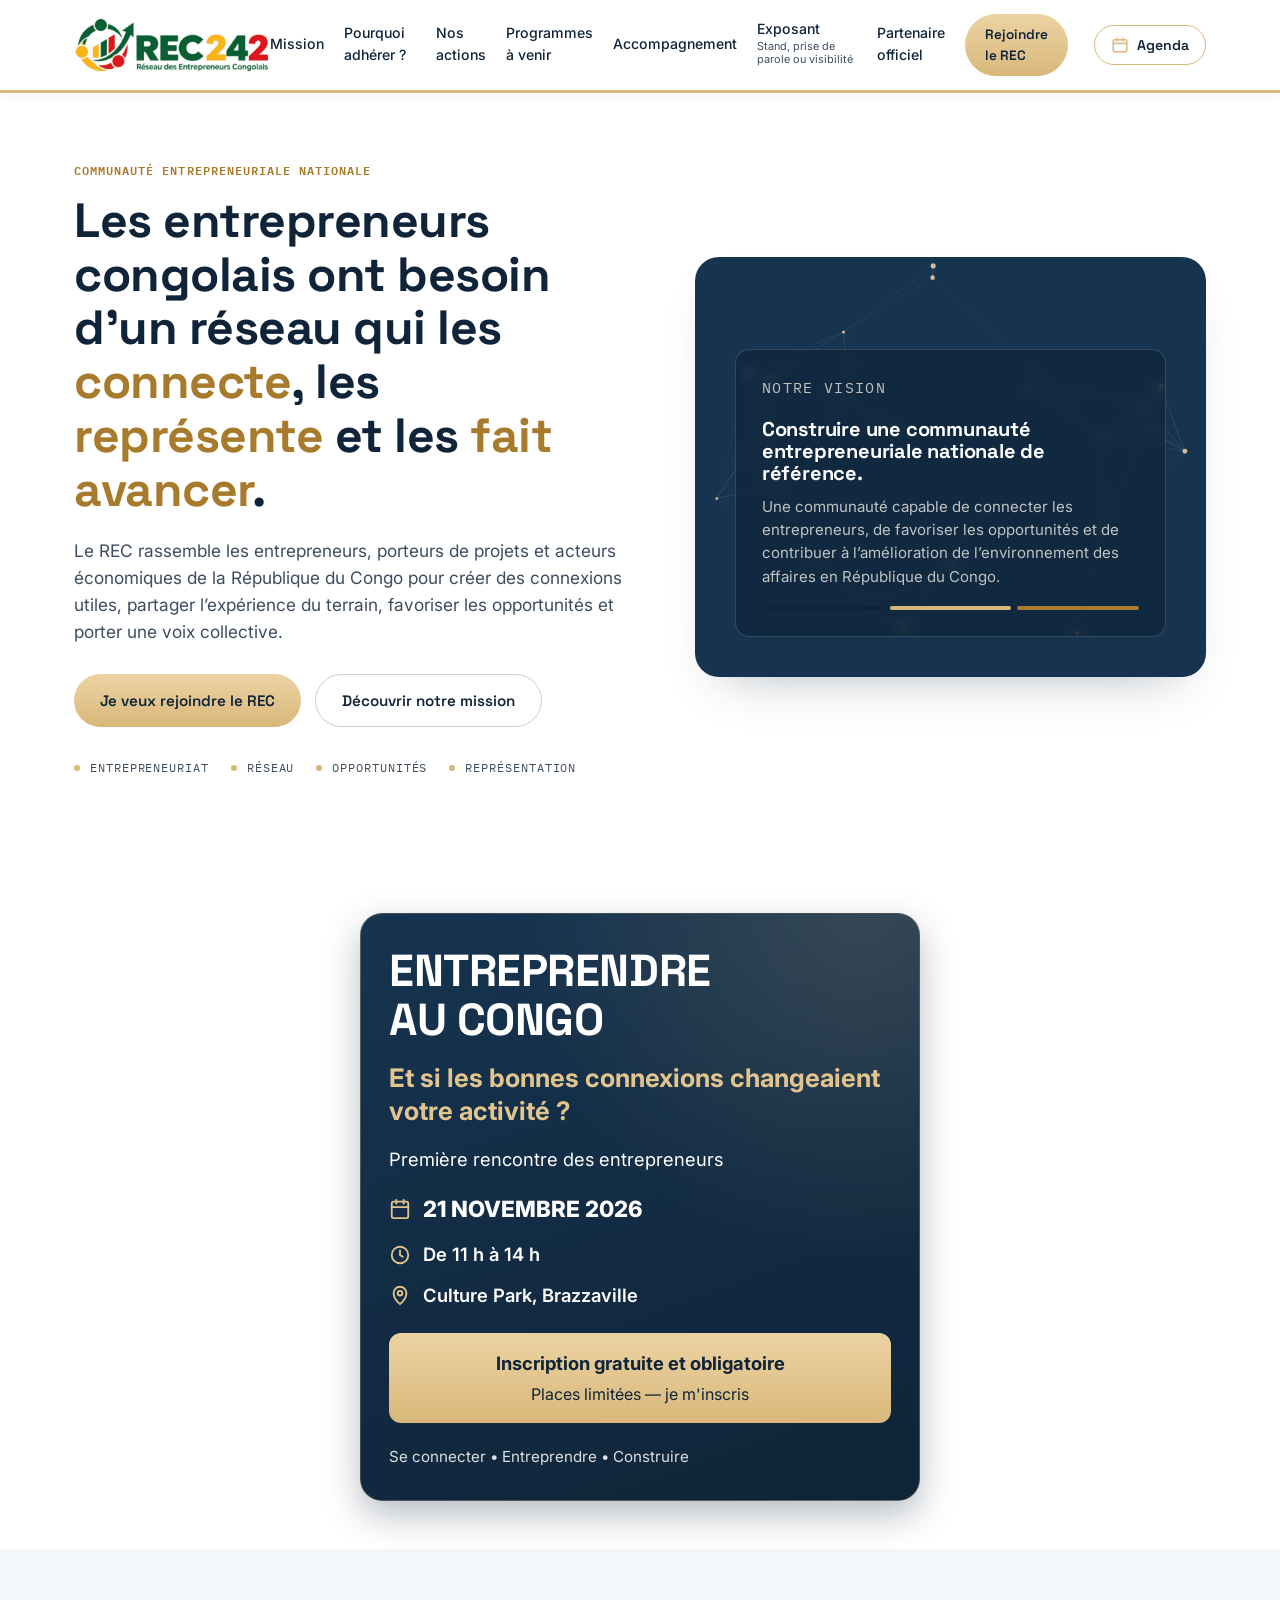
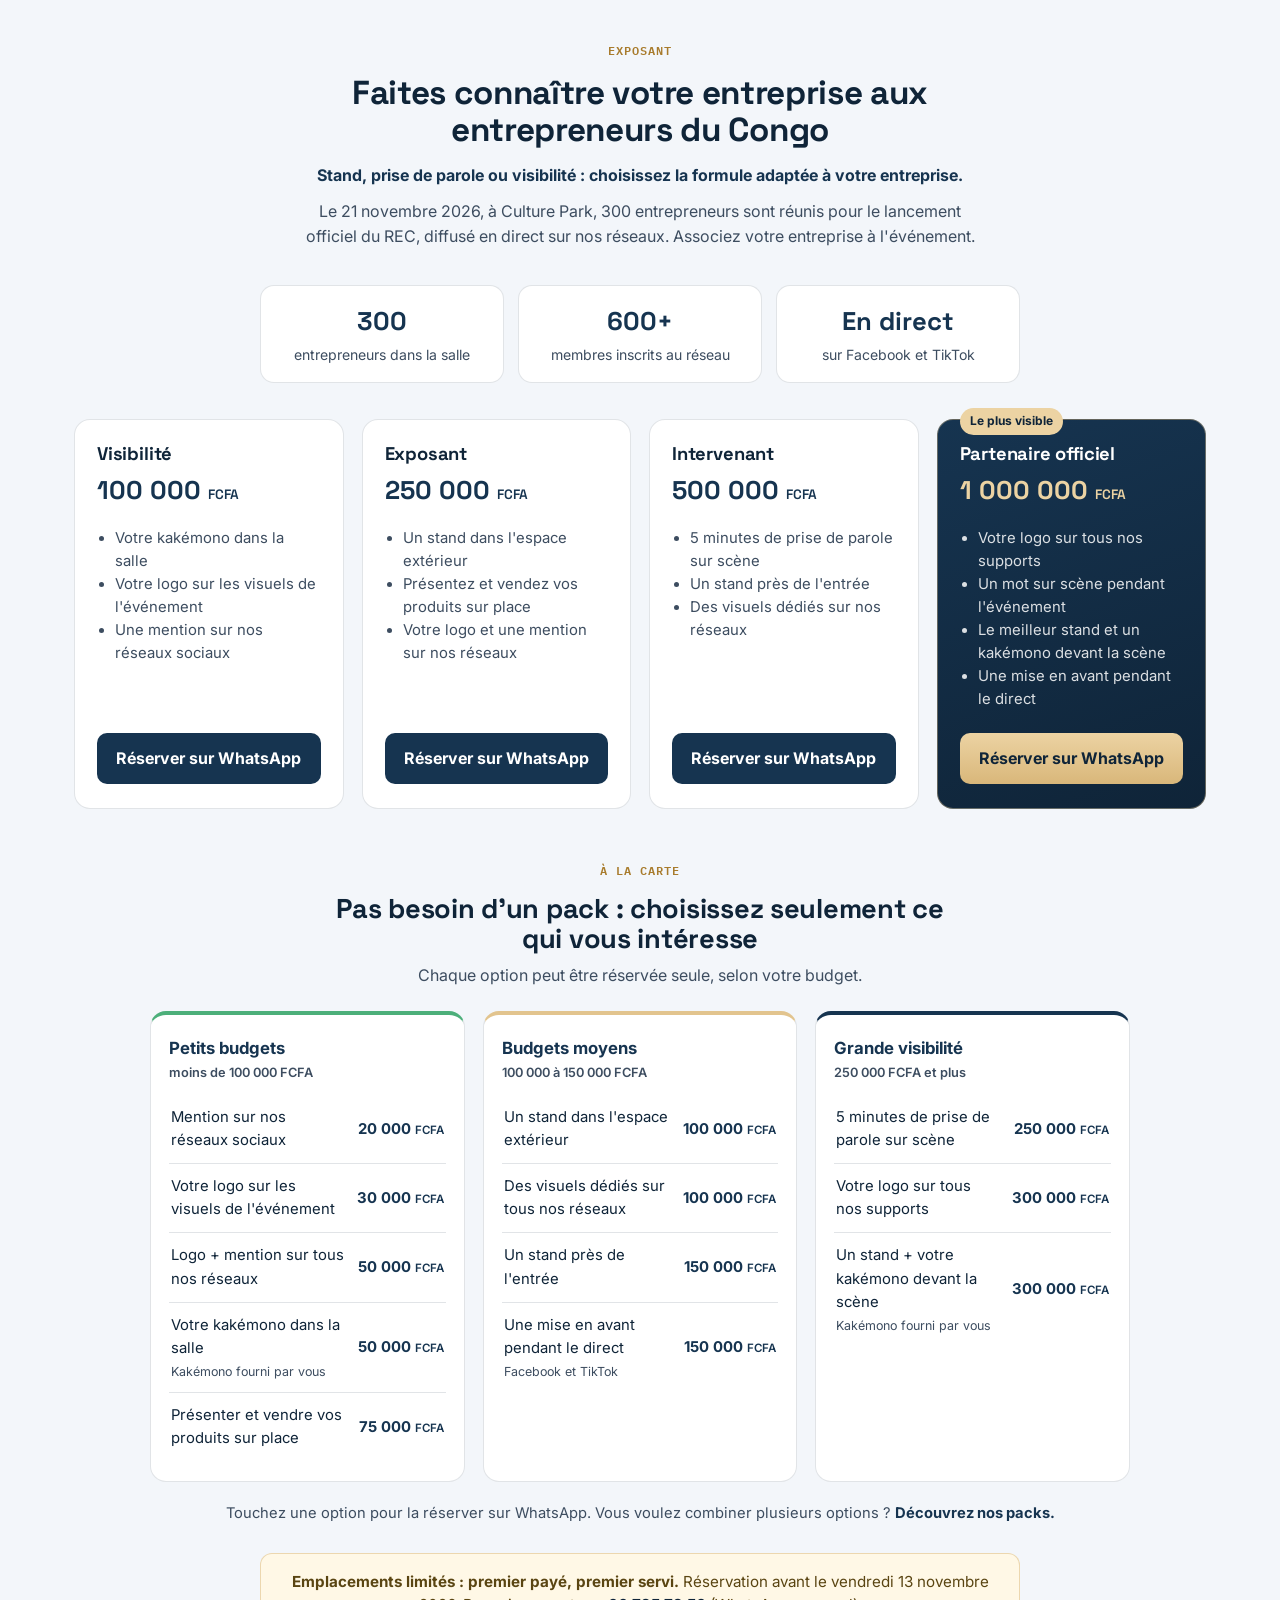
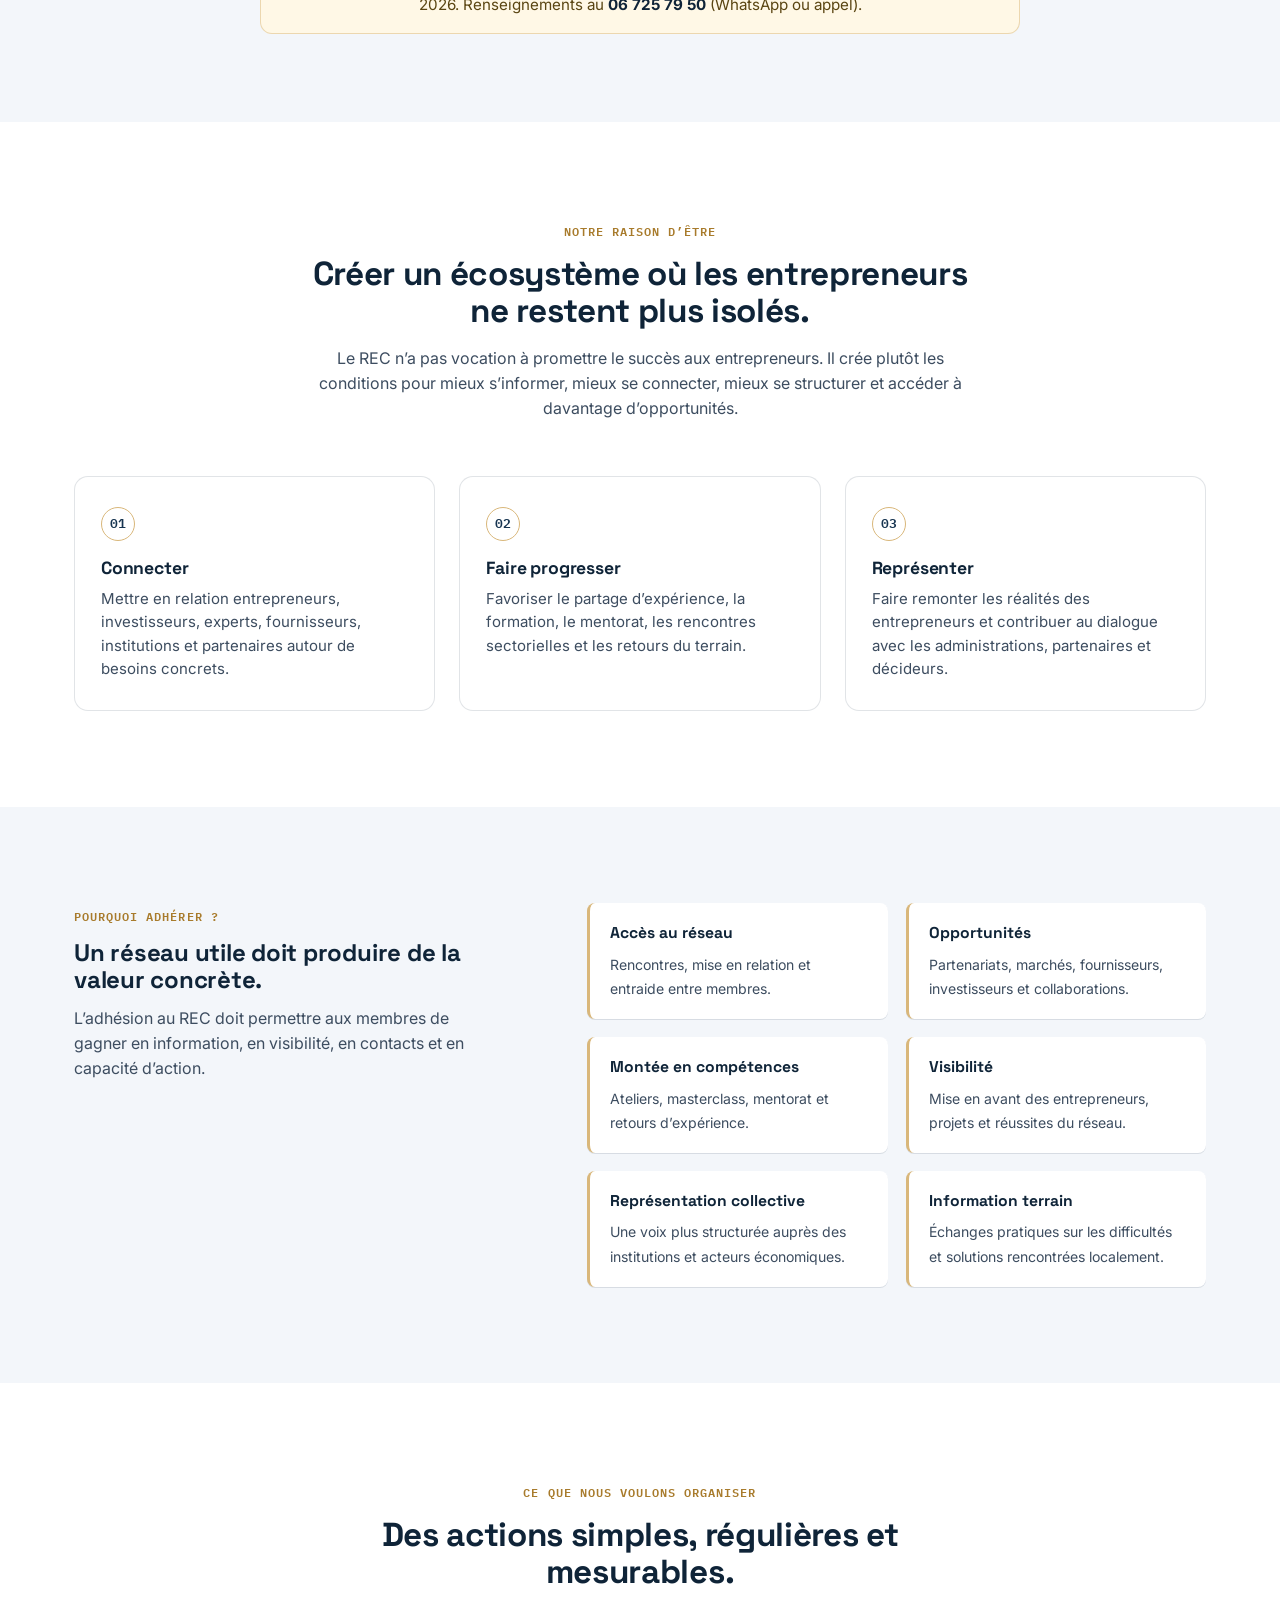
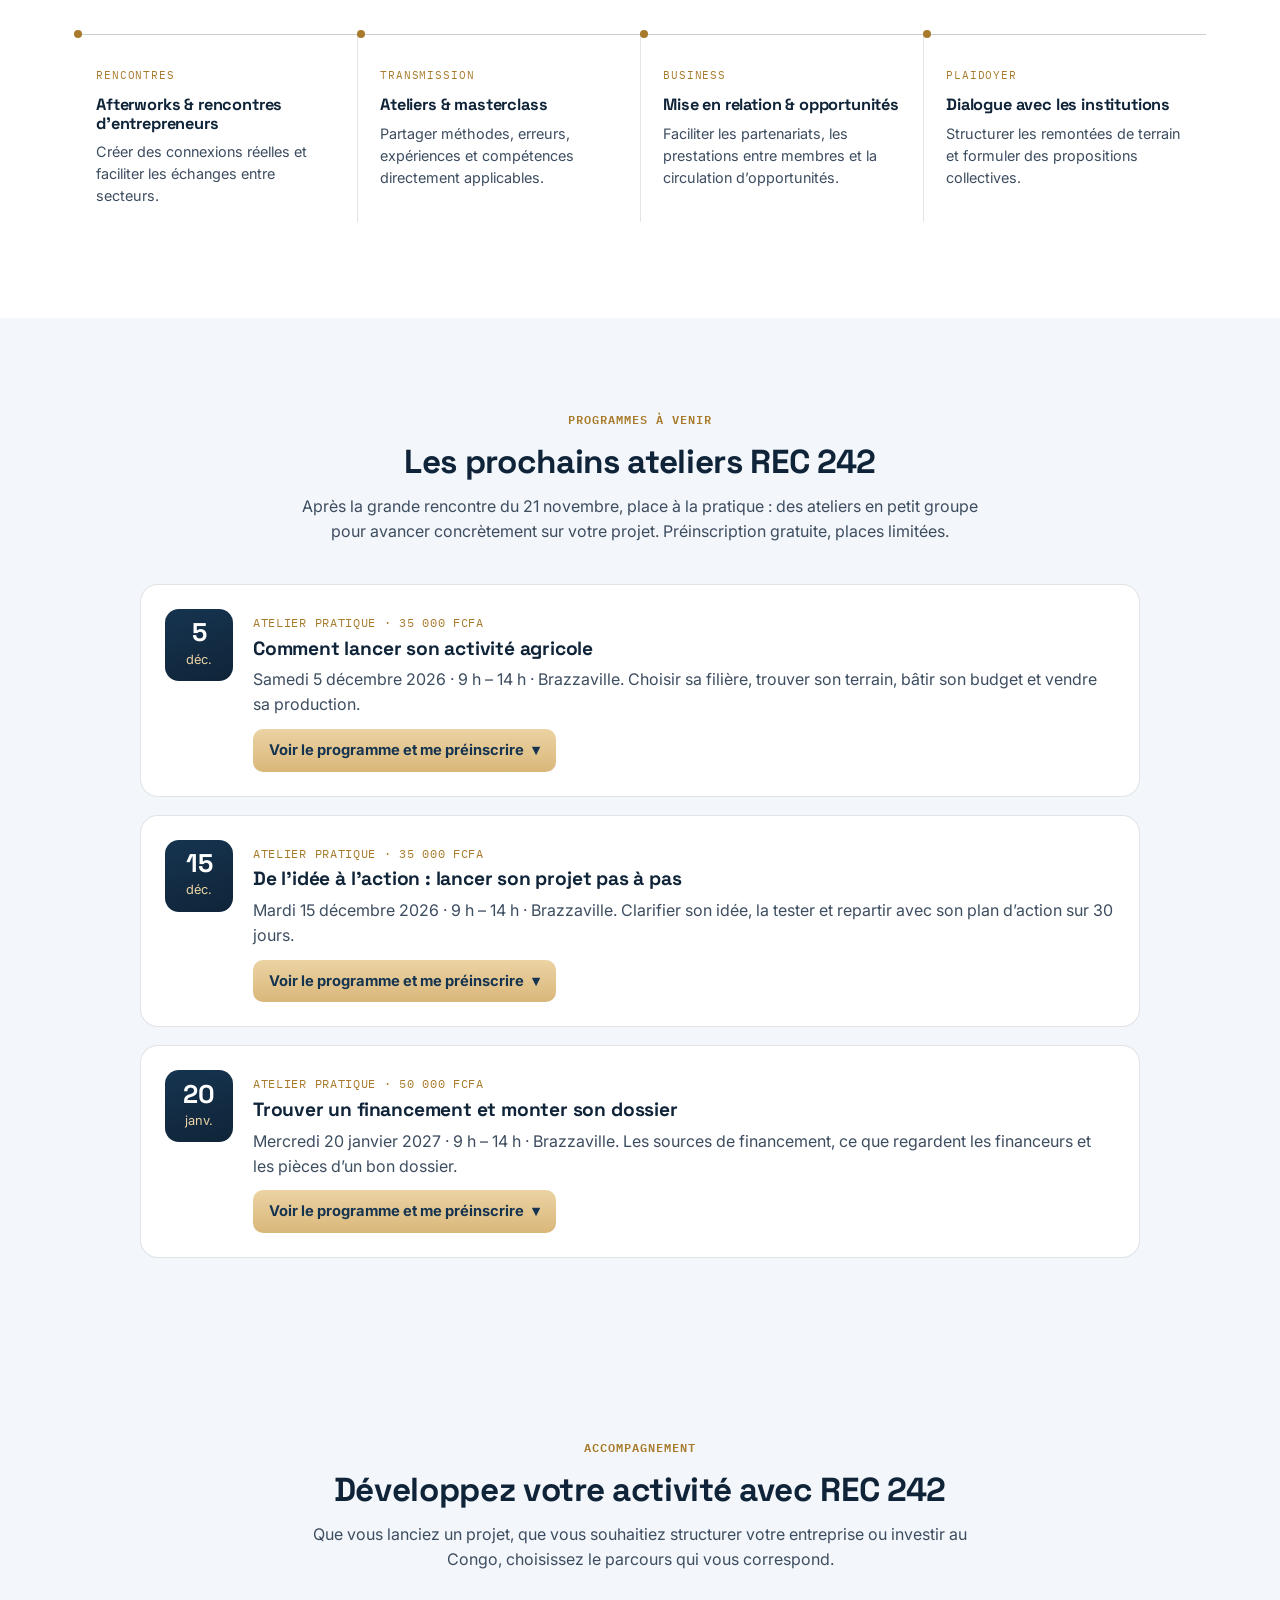
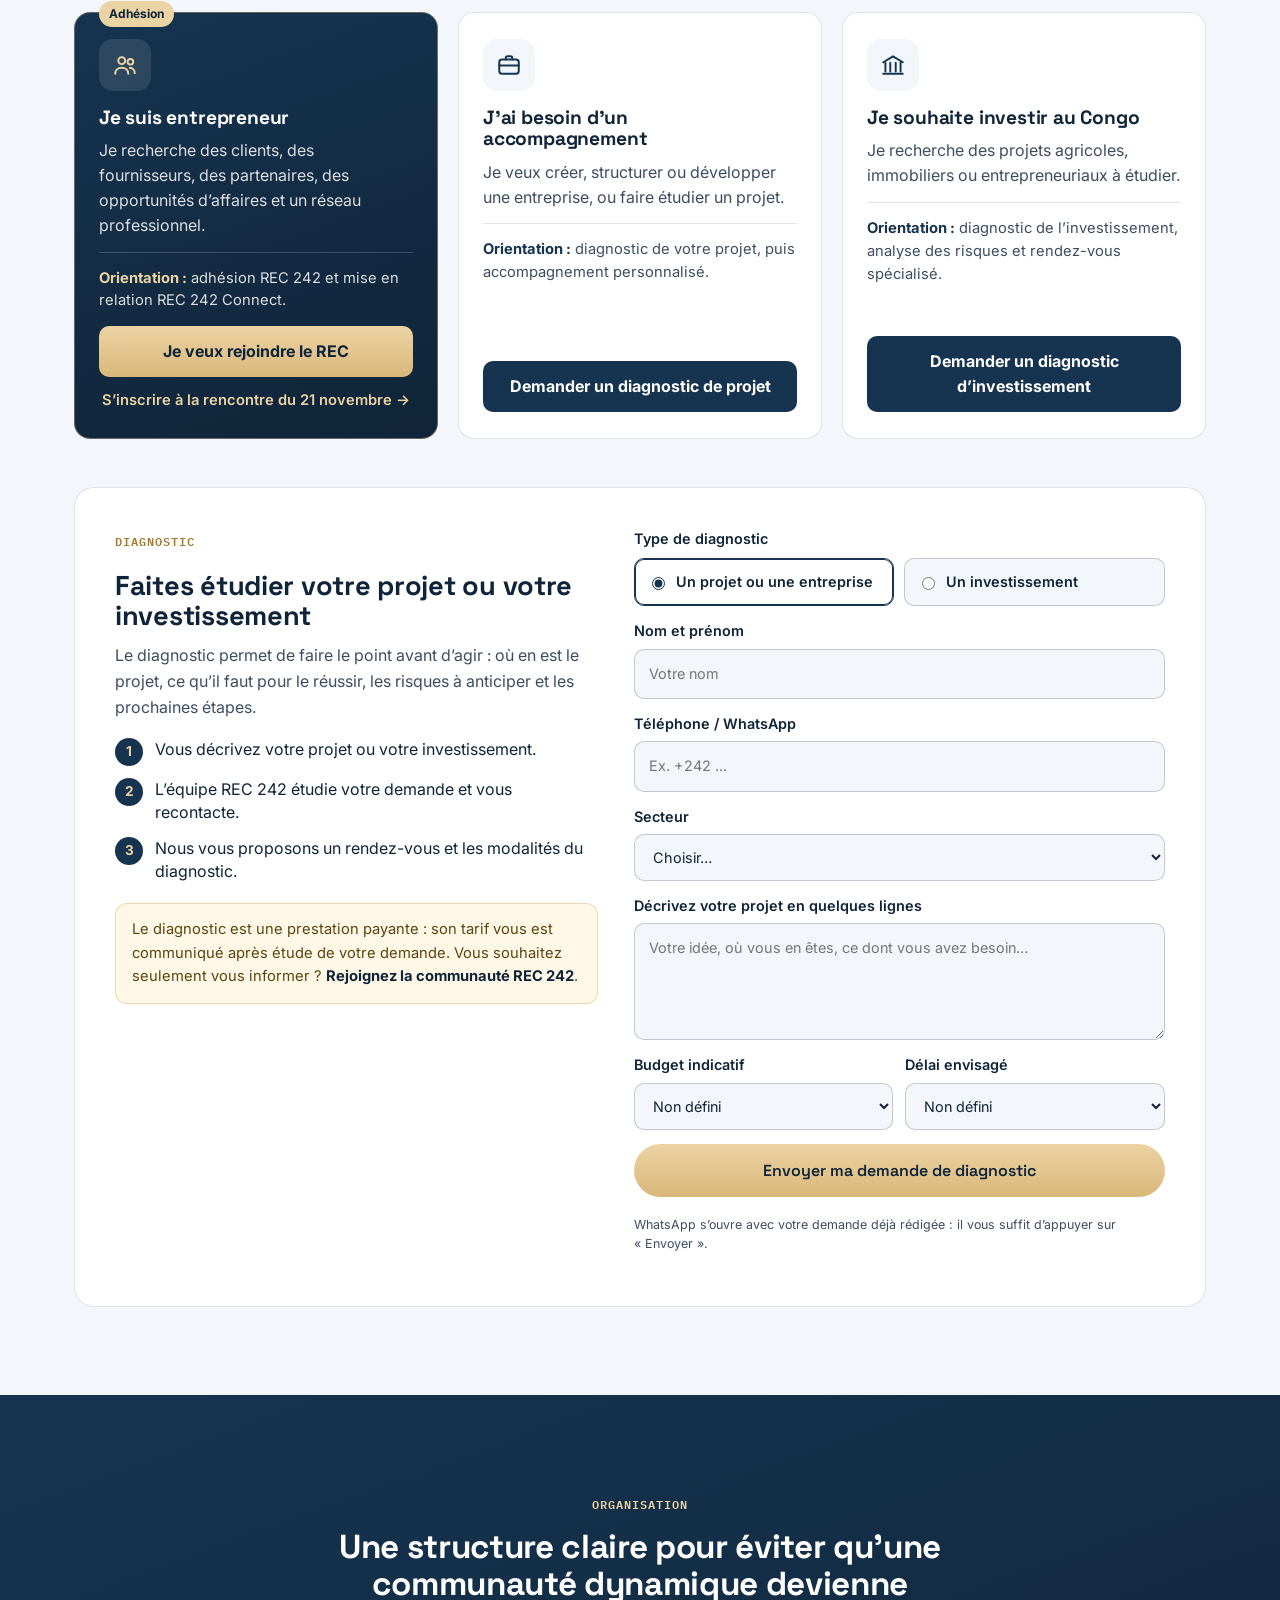
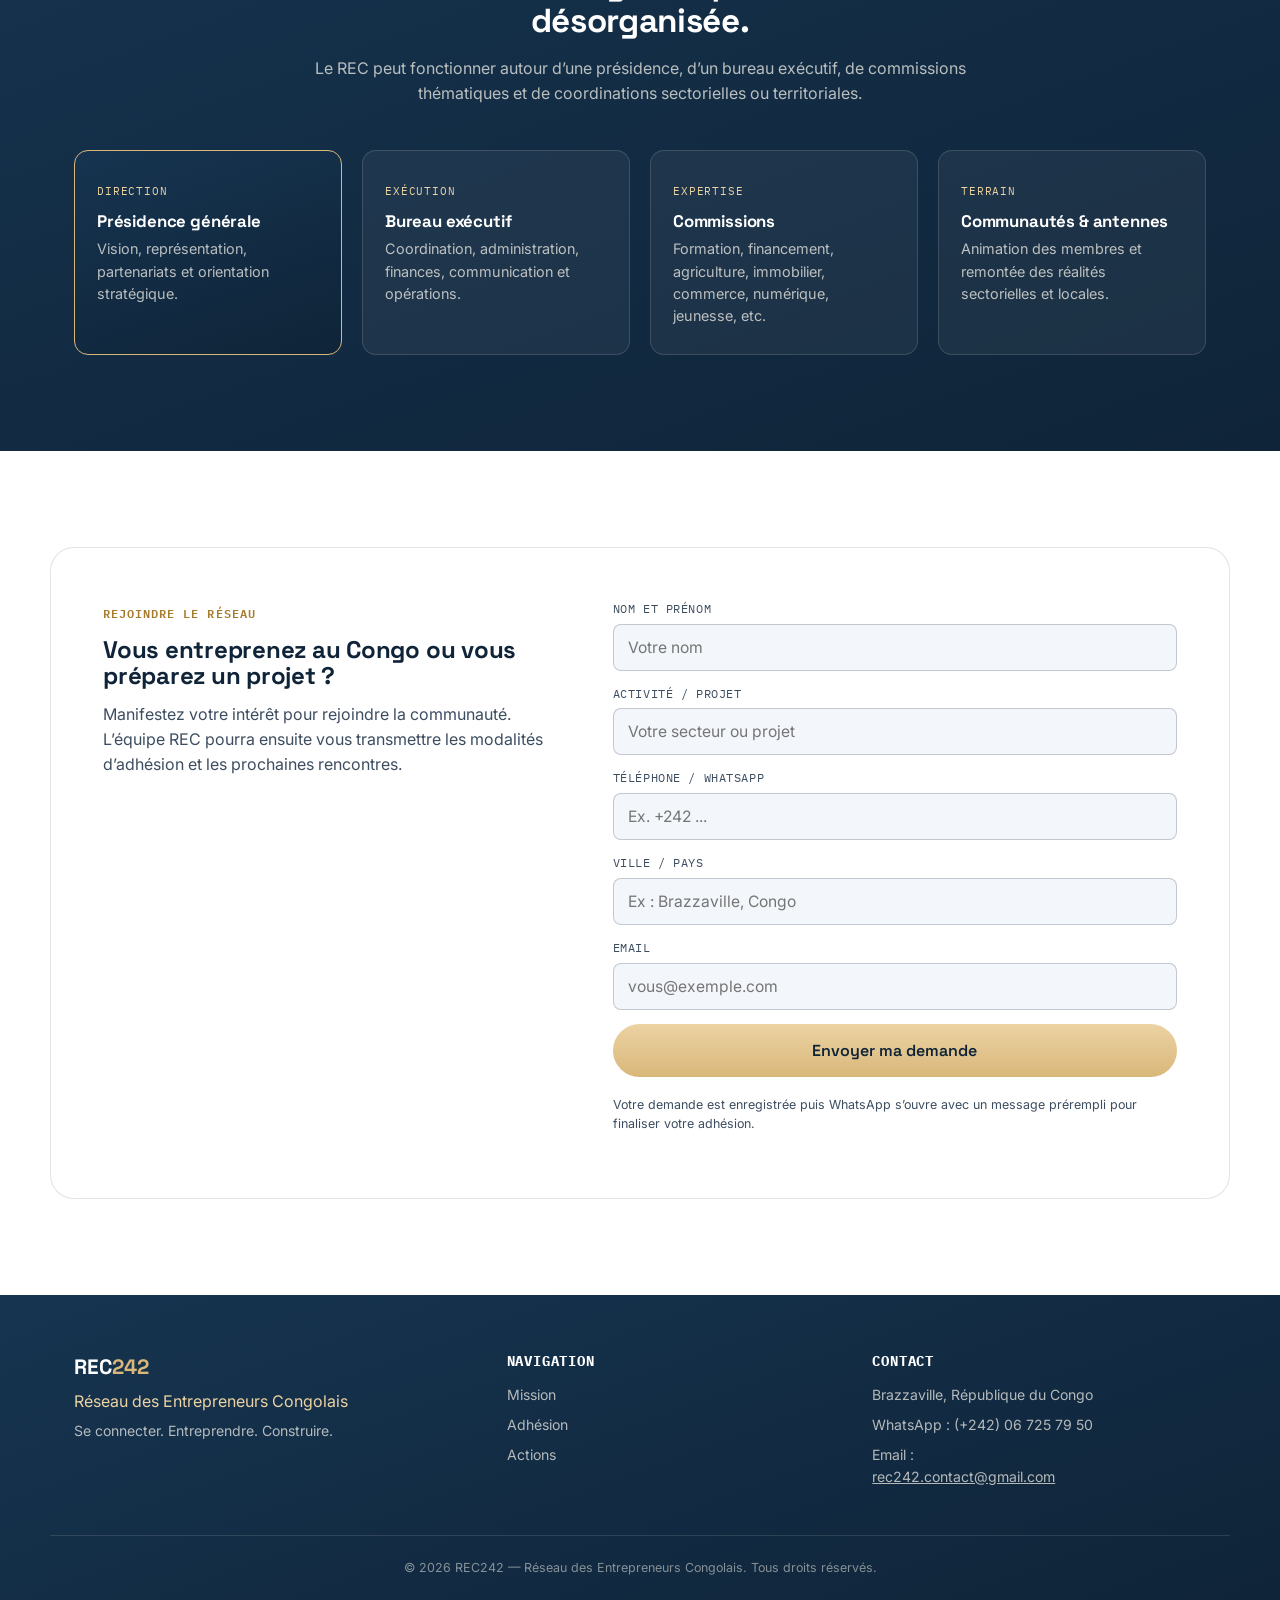
==== commit b5bc3863: "Ajout des options de sponsoring à la carte (21 nov.)" ====
--- a/index.html
+++ b/index.html
@@ -228,6 +228,46 @@
           </article>
         </div>
 
+        <!-- ===== OPTIONS À LA CARTE ===== -->
+        <div class="rec-carte" id="options-a-la-carte" data-reveal>
+          <div class="rec-carte__head">
+            <span class="eyebrow">À la carte</span>
+            <h3>Pas besoin d'un pack : choisissez seulement ce qui vous intéresse</h3>
+            <p>Chaque option peut être réservée seule, selon votre budget.</p>
+          </div>
+          <div class="rec-carte__groups">
+            <div class="rec-carte__group rec-carte__group--1">
+              <h4>Petits budgets<small>moins de 100 000 FCFA</small></h4>
+              <ul>
+                <li><a href="https://wa.me/242067257950?text=Bonjour%2C%20je%20souhaite%20r%C3%A9server%20l%27option%20%C3%A0%20la%20carte%20%C2%AB%20Mention%20sur%20nos%20r%C3%A9seaux%20sociaux%20%C2%BB%20%2820%20000%20FCFA%29%20pour%20la%20rencontre%20REC242%20du%2021%20novembre." target="_blank" rel="noopener"><span class="rec-carte__name">Mention sur nos réseaux sociaux</span><span class="rec-carte__price">20 000&nbsp;<small>FCFA</small></span></a></li>
+                <li><a href="https://wa.me/242067257950?text=Bonjour%2C%20je%20souhaite%20r%C3%A9server%20l%27option%20%C3%A0%20la%20carte%20%C2%AB%20Votre%20logo%20sur%20les%20visuels%20de%20l%27%C3%A9v%C3%A9nement%20%C2%BB%20%2830%20000%20FCFA%29%20pour%20la%20rencontre%20REC242%20du%2021%20novembre." target="_blank" rel="noopener"><span class="rec-carte__name">Votre logo sur les visuels de l'événement</span><span class="rec-carte__price">30 000&nbsp;<small>FCFA</small></span></a></li>
+                <li><a href="https://wa.me/242067257950?text=Bonjour%2C%20je%20souhaite%20r%C3%A9server%20l%27option%20%C3%A0%20la%20carte%20%C2%AB%20Logo%20%2B%20mention%20sur%20tous%20nos%20r%C3%A9seaux%20%C2%BB%20%2850%20000%20FCFA%29%20pour%20la%20rencontre%20REC242%20du%2021%20novembre." target="_blank" rel="noopener"><span class="rec-carte__name">Logo + mention sur tous nos réseaux</span><span class="rec-carte__price">50 000&nbsp;<small>FCFA</small></span></a></li>
+                <li><a href="https://wa.me/242067257950?text=Bonjour%2C%20je%20souhaite%20r%C3%A9server%20l%27option%20%C3%A0%20la%20carte%20%C2%AB%20Votre%20kak%C3%A9mono%20dans%20la%20salle%20%C2%BB%20%2850%20000%20FCFA%29%20pour%20la%20rencontre%20REC242%20du%2021%20novembre." target="_blank" rel="noopener"><span class="rec-carte__name">Votre kakémono dans la salle<em>Kakémono fourni par vous</em></span><span class="rec-carte__price">50 000&nbsp;<small>FCFA</small></span></a></li>
+                <li><a href="https://wa.me/242067257950?text=Bonjour%2C%20je%20souhaite%20r%C3%A9server%20l%27option%20%C3%A0%20la%20carte%20%C2%AB%20Pr%C3%A9senter%20et%20vendre%20vos%20produits%20sur%20place%20%C2%BB%20%2875%20000%20FCFA%29%20pour%20la%20rencontre%20REC242%20du%2021%20novembre." target="_blank" rel="noopener"><span class="rec-carte__name">Présenter et vendre vos produits sur place</span><span class="rec-carte__price">75 000&nbsp;<small>FCFA</small></span></a></li>
+              </ul>
+            </div>
+            <div class="rec-carte__group rec-carte__group--2">
+              <h4>Budgets moyens<small>100 000 à 150 000 FCFA</small></h4>
+              <ul>
+                <li><a href="https://wa.me/242067257950?text=Bonjour%2C%20je%20souhaite%20r%C3%A9server%20l%27option%20%C3%A0%20la%20carte%20%C2%AB%20Un%20stand%20dans%20l%27espace%20ext%C3%A9rieur%20%C2%BB%20%28100%20000%20FCFA%29%20pour%20la%20rencontre%20REC242%20du%2021%20novembre." target="_blank" rel="noopener"><span class="rec-carte__name">Un stand dans l'espace extérieur</span><span class="rec-carte__price">100 000&nbsp;<small>FCFA</small></span></a></li>
+                <li><a href="https://wa.me/242067257950?text=Bonjour%2C%20je%20souhaite%20r%C3%A9server%20l%27option%20%C3%A0%20la%20carte%20%C2%AB%20Des%20visuels%20d%C3%A9di%C3%A9s%20sur%20tous%20nos%20r%C3%A9seaux%20%C2%BB%20%28100%20000%20FCFA%29%20pour%20la%20rencontre%20REC242%20du%2021%20novembre." target="_blank" rel="noopener"><span class="rec-carte__name">Des visuels dédiés sur tous nos réseaux</span><span class="rec-carte__price">100 000&nbsp;<small>FCFA</small></span></a></li>
+                <li><a href="https://wa.me/242067257950?text=Bonjour%2C%20je%20souhaite%20r%C3%A9server%20l%27option%20%C3%A0%20la%20carte%20%C2%AB%20Un%20stand%20pr%C3%A8s%20de%20l%27entr%C3%A9e%20%C2%BB%20%28150%20000%20FCFA%29%20pour%20la%20rencontre%20REC242%20du%2021%20novembre." target="_blank" rel="noopener"><span class="rec-carte__name">Un stand près de l'entrée</span><span class="rec-carte__price">150 000&nbsp;<small>FCFA</small></span></a></li>
+                <li><a href="https://wa.me/242067257950?text=Bonjour%2C%20je%20souhaite%20r%C3%A9server%20l%27option%20%C3%A0%20la%20carte%20%C2%AB%20Une%20mise%20en%20avant%20pendant%20le%20direct%20%C2%BB%20%28150%20000%20FCFA%29%20pour%20la%20rencontre%20REC242%20du%2021%20novembre." target="_blank" rel="noopener"><span class="rec-carte__name">Une mise en avant pendant le direct<em>Facebook et TikTok</em></span><span class="rec-carte__price">150 000&nbsp;<small>FCFA</small></span></a></li>
+              </ul>
+            </div>
+            <div class="rec-carte__group rec-carte__group--3">
+              <h4>Grande visibilité<small>250 000 FCFA et plus</small></h4>
+              <ul>
+                <li><a href="https://wa.me/242067257950?text=Bonjour%2C%20je%20souhaite%20r%C3%A9server%20l%27option%20%C3%A0%20la%20carte%20%C2%AB%205%20minutes%20de%20prise%20de%20parole%20sur%20sc%C3%A8ne%20%C2%BB%20%28250%20000%20FCFA%29%20pour%20la%20rencontre%20REC242%20du%2021%20novembre." target="_blank" rel="noopener"><span class="rec-carte__name">5 minutes de prise de parole sur scène</span><span class="rec-carte__price">250 000&nbsp;<small>FCFA</small></span></a></li>
+                <li><a href="https://wa.me/242067257950?text=Bonjour%2C%20je%20souhaite%20r%C3%A9server%20l%27option%20%C3%A0%20la%20carte%20%C2%AB%20Votre%20logo%20sur%20tous%20nos%20supports%20%C2%BB%20%28300%20000%20FCFA%29%20pour%20la%20rencontre%20REC242%20du%2021%20novembre." target="_blank" rel="noopener"><span class="rec-carte__name">Votre logo sur tous nos supports</span><span class="rec-carte__price">300 000&nbsp;<small>FCFA</small></span></a></li>
+                <li><a href="https://wa.me/242067257950?text=Bonjour%2C%20je%20souhaite%20r%C3%A9server%20l%27option%20%C3%A0%20la%20carte%20%C2%AB%20Un%20stand%20%2B%20votre%20kak%C3%A9mono%20devant%20la%20sc%C3%A8ne%20%C2%BB%20%28300%20000%20FCFA%29%20pour%20la%20rencontre%20REC242%20du%2021%20novembre." target="_blank" rel="noopener"><span class="rec-carte__name">Un stand + votre kakémono devant la scène<em>Kakémono fourni par vous</em></span><span class="rec-carte__price">300 000&nbsp;<small>FCFA</small></span></a></li>
+              </ul>
+            </div>
+          </div>
+          <p class="rec-carte__tip">Touchez une option pour la réserver sur WhatsApp. Vous voulez combiner plusieurs options&nbsp;? <a href="#partenaires">Découvrez nos packs.</a></p>
+        </div>
+        <!-- ===== FIN OPTIONS À LA CARTE ===== -->
+
         <p class="rec-partners__note" data-reveal><strong>Emplacements limités : premier payé, premier servi.</strong> Réservation avant le vendredi 13 novembre 2026. Renseignements au <a href="https://wa.me/242067257950" target="_blank" rel="noopener">06 725 79 50</a> (WhatsApp ou appel).</p>
       </div>
     </section>
@@ -258,6 +298,26 @@
       .rec-pack__badge { position: absolute; top: -12px; left: 22px; background: #ecd3a3; color: #0f2438; font-size: .75rem; font-weight: 700; padding: 4px 10px; border-radius: 999px; }
       .rec-partners__note { margin: 28px auto 0; max-width: 760px; text-align: center; background: #fff8e6; border: 1px solid rgba(217,183,122,.5); border-radius: 12px; padding: 16px 18px; font-size: .95rem; color: #5a4512; }
       .rec-partners__note a { color: #0f2438; font-weight: 700; }
+      .rec-carte { margin: 48px auto 0; max-width: 980px; }
+      .rec-carte__head { text-align: center; max-width: 640px; margin: 0 auto 24px; }
+      .rec-carte__head h3 { font-size: clamp(1.3rem, 2.2vw, 1.7rem); margin: 0 0 8px; }
+      .rec-carte__head p { margin: 0; color: var(--ink-soft, #3d4d60); }
+      .rec-carte__groups { display: grid; grid-template-columns: repeat(3, minmax(0, 1fr)); gap: 18px; }
+      .rec-carte__group { background: #fff; border: 1px solid var(--line, rgba(15,36,56,.12)); border-radius: 16px; padding: 20px 18px; border-top: 4px solid #4caf7a; }
+      .rec-carte__group--2 { border-top-color: #e2c48e; }
+      .rec-carte__group--3 { border-top-color: #163450; }
+      .rec-carte__group h4 { margin: 0 0 12px; font-size: 1.05rem; color: var(--forest, #163450); }
+      .rec-carte__group h4 small { display: block; font-size: .8rem; font-weight: 600; color: var(--ink-soft, #3d4d60); margin-top: 2px; }
+      .rec-carte__group ul { list-style: none; margin: 0; padding: 0; }
+      .rec-carte__group li + li { border-top: 1px solid var(--line, rgba(15,36,56,.1)); }
+      .rec-carte__group a { display: flex; justify-content: space-between; align-items: center; gap: 12px; padding: 11px 2px; text-decoration: none; color: var(--ink, #0f2438); font-size: .93rem; }
+      .rec-carte__group a:hover .rec-carte__name { text-decoration: underline; }
+      .rec-carte__name em { display: block; font-style: normal; font-size: .78rem; color: var(--ink-soft, #3d4d60); margin-top: 2px; }
+      .rec-carte__price { flex-shrink: 0; font-weight: 700; color: var(--forest, #163450); white-space: nowrap; }
+      .rec-carte__price small { font-size: .72rem; font-weight: 600; }
+      .rec-carte__tip { text-align: center; margin: 20px 0 0; font-size: .92rem; color: var(--ink-soft, #3d4d60); }
+      .rec-carte__tip a { color: var(--forest, #163450); font-weight: 700; }
+      @media (max-width: 980px) { .rec-carte__groups { grid-template-columns: 1fr; } }
       @media (max-width: 980px) { .rec-partners__grid { grid-template-columns: repeat(2, minmax(0, 1fr)); } }
       @media (max-width: 600px) {
         .rec-partners { padding: 64px 0; }
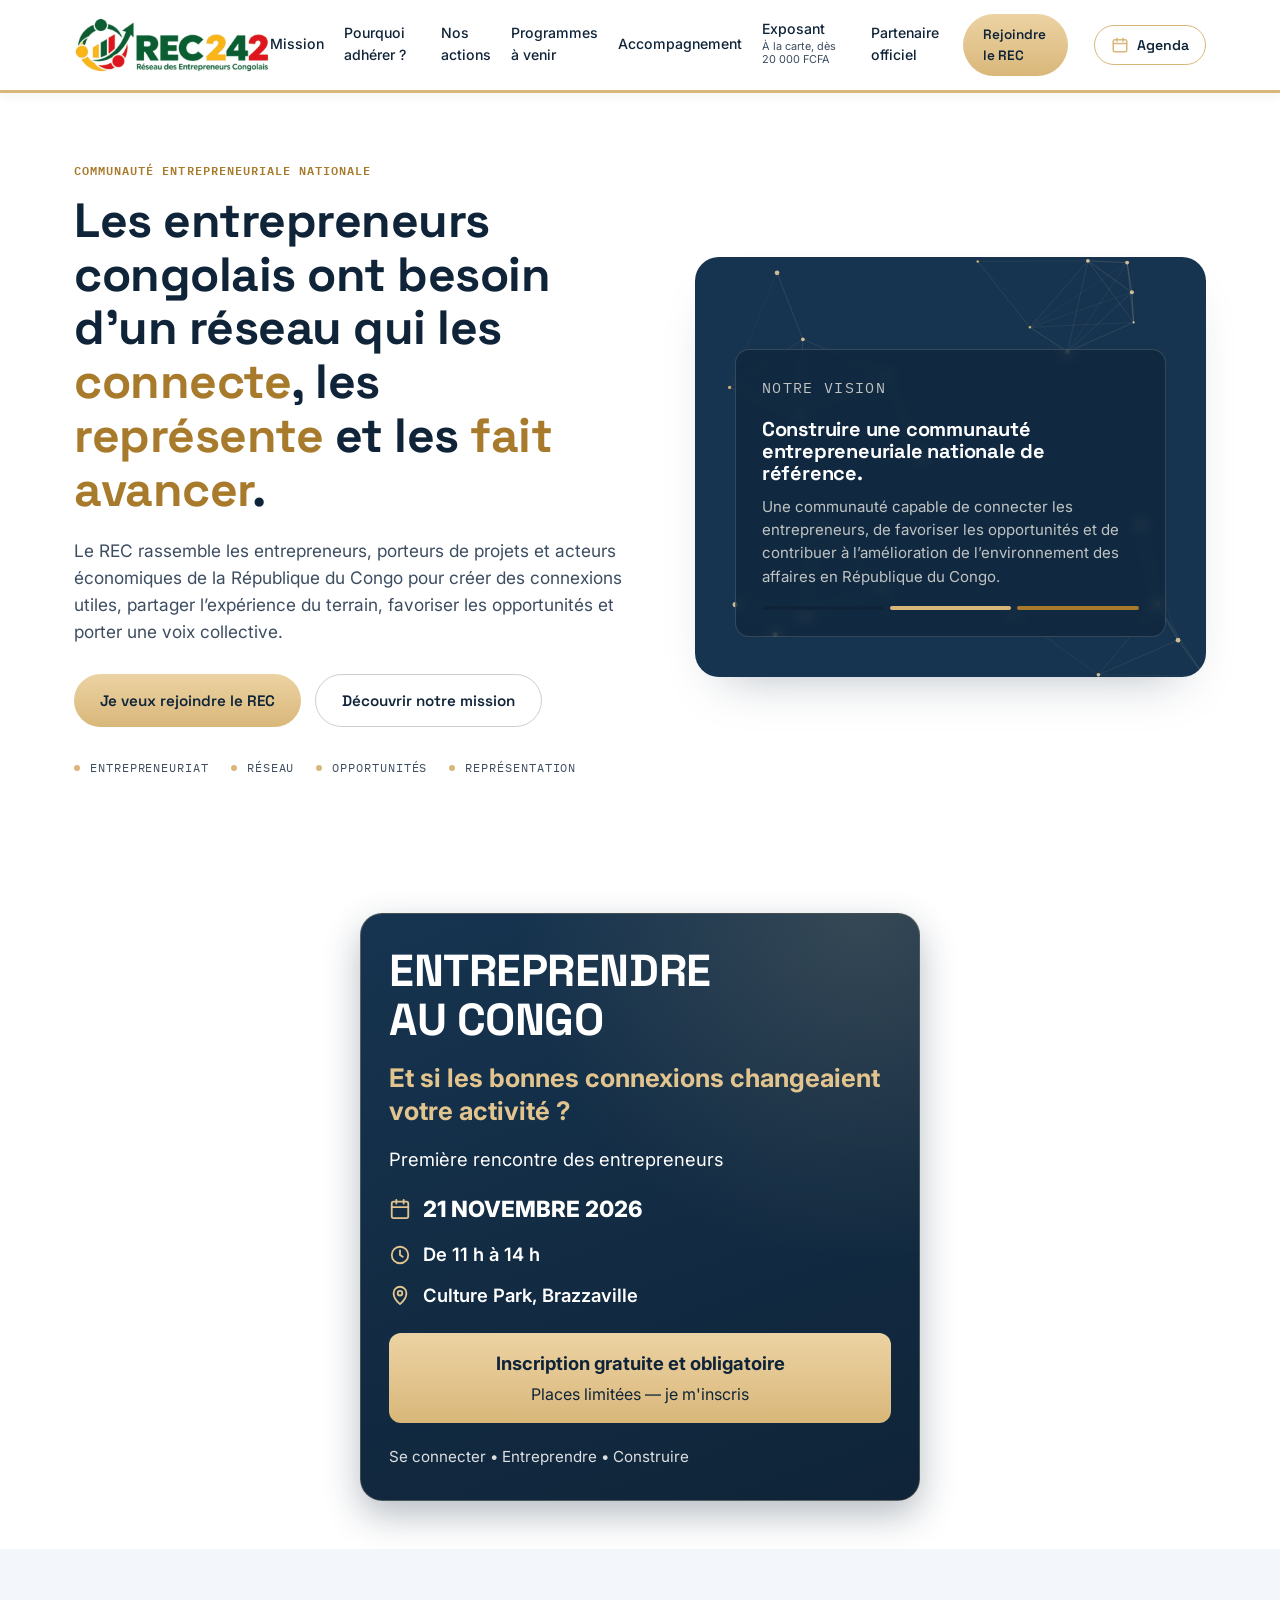
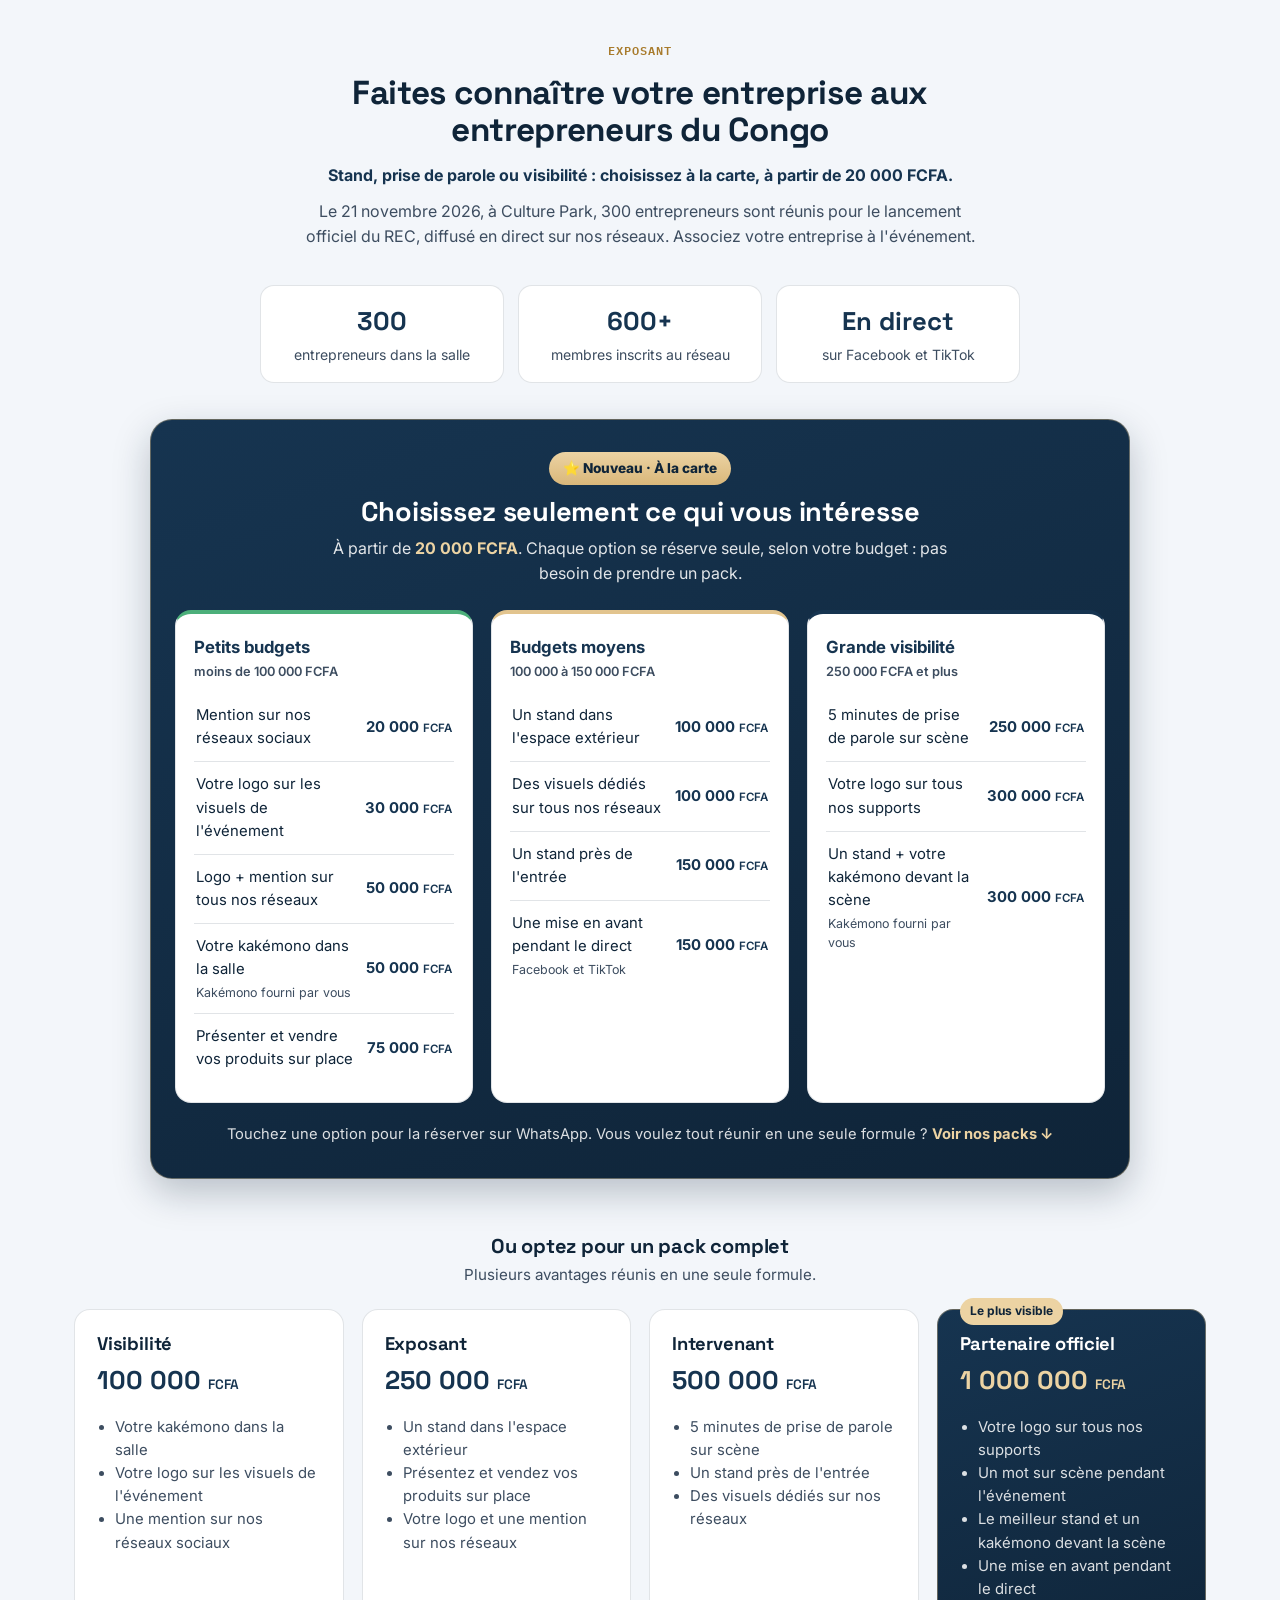
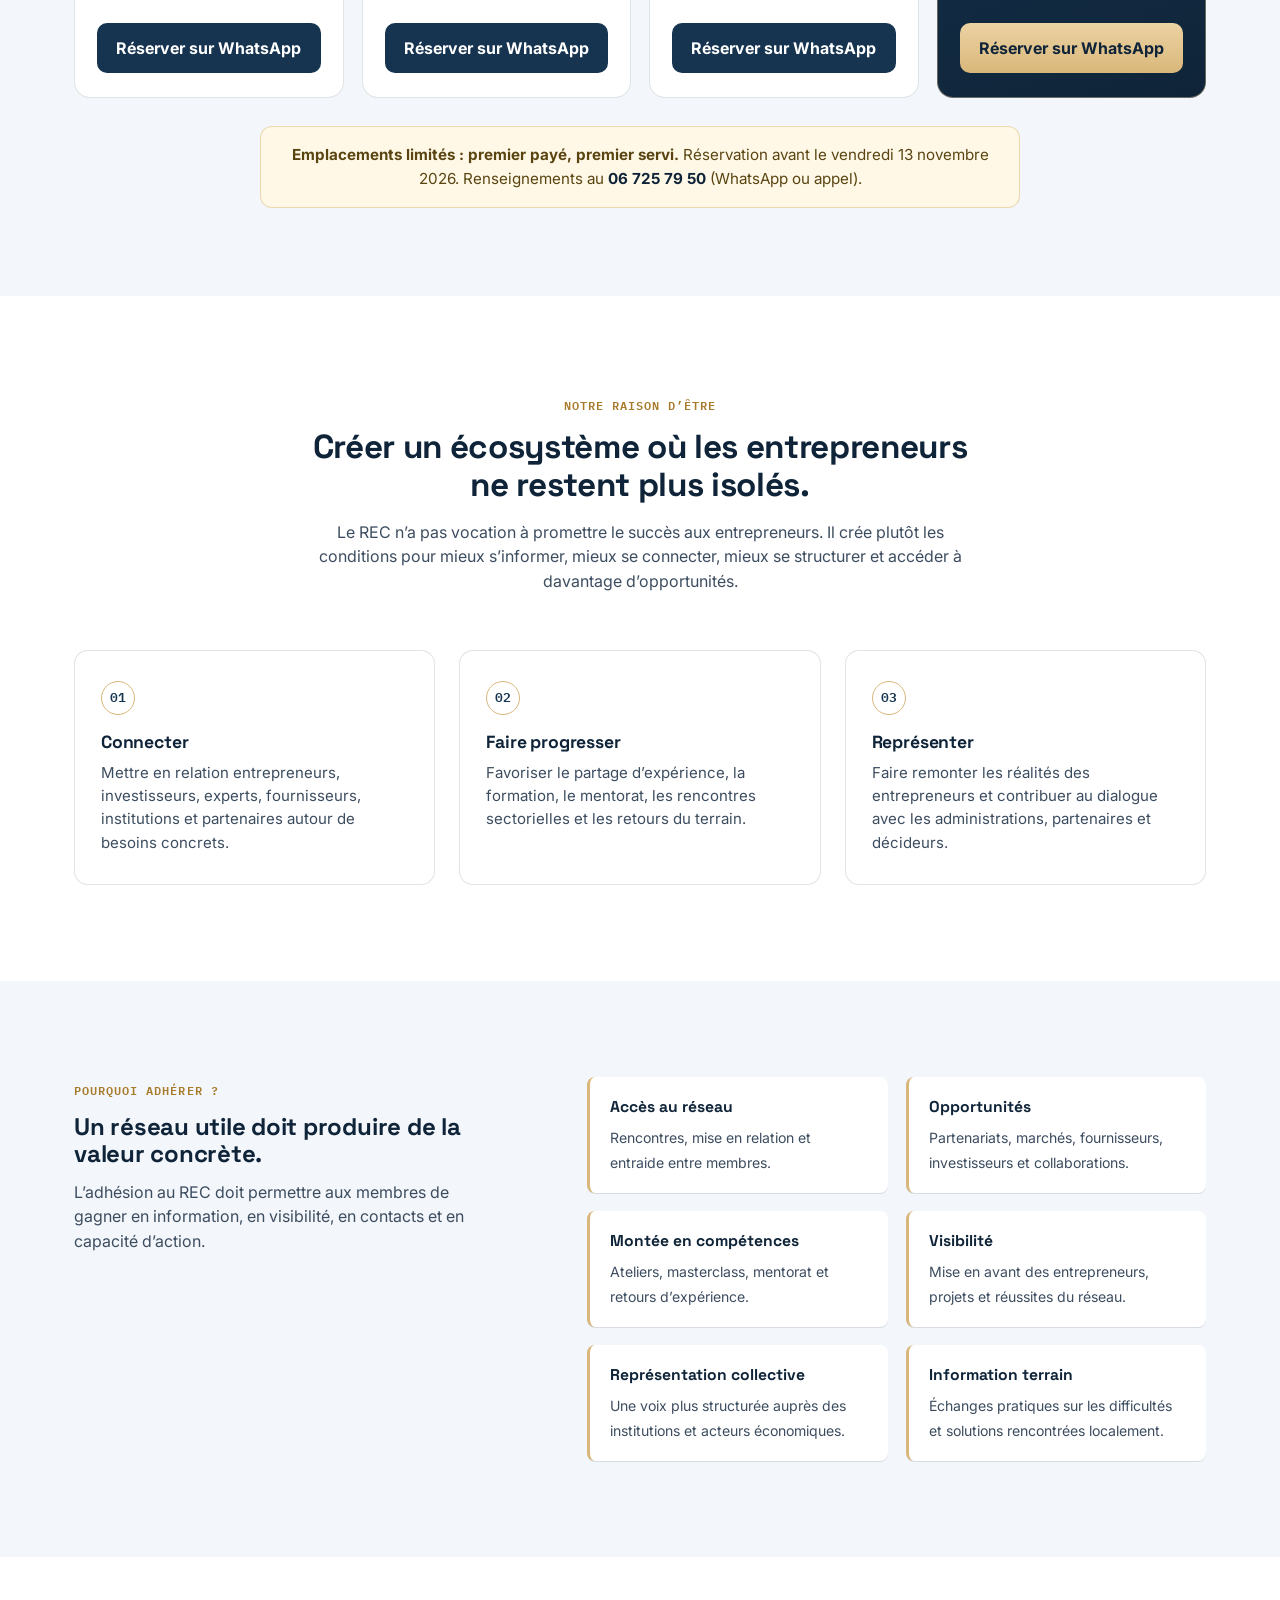
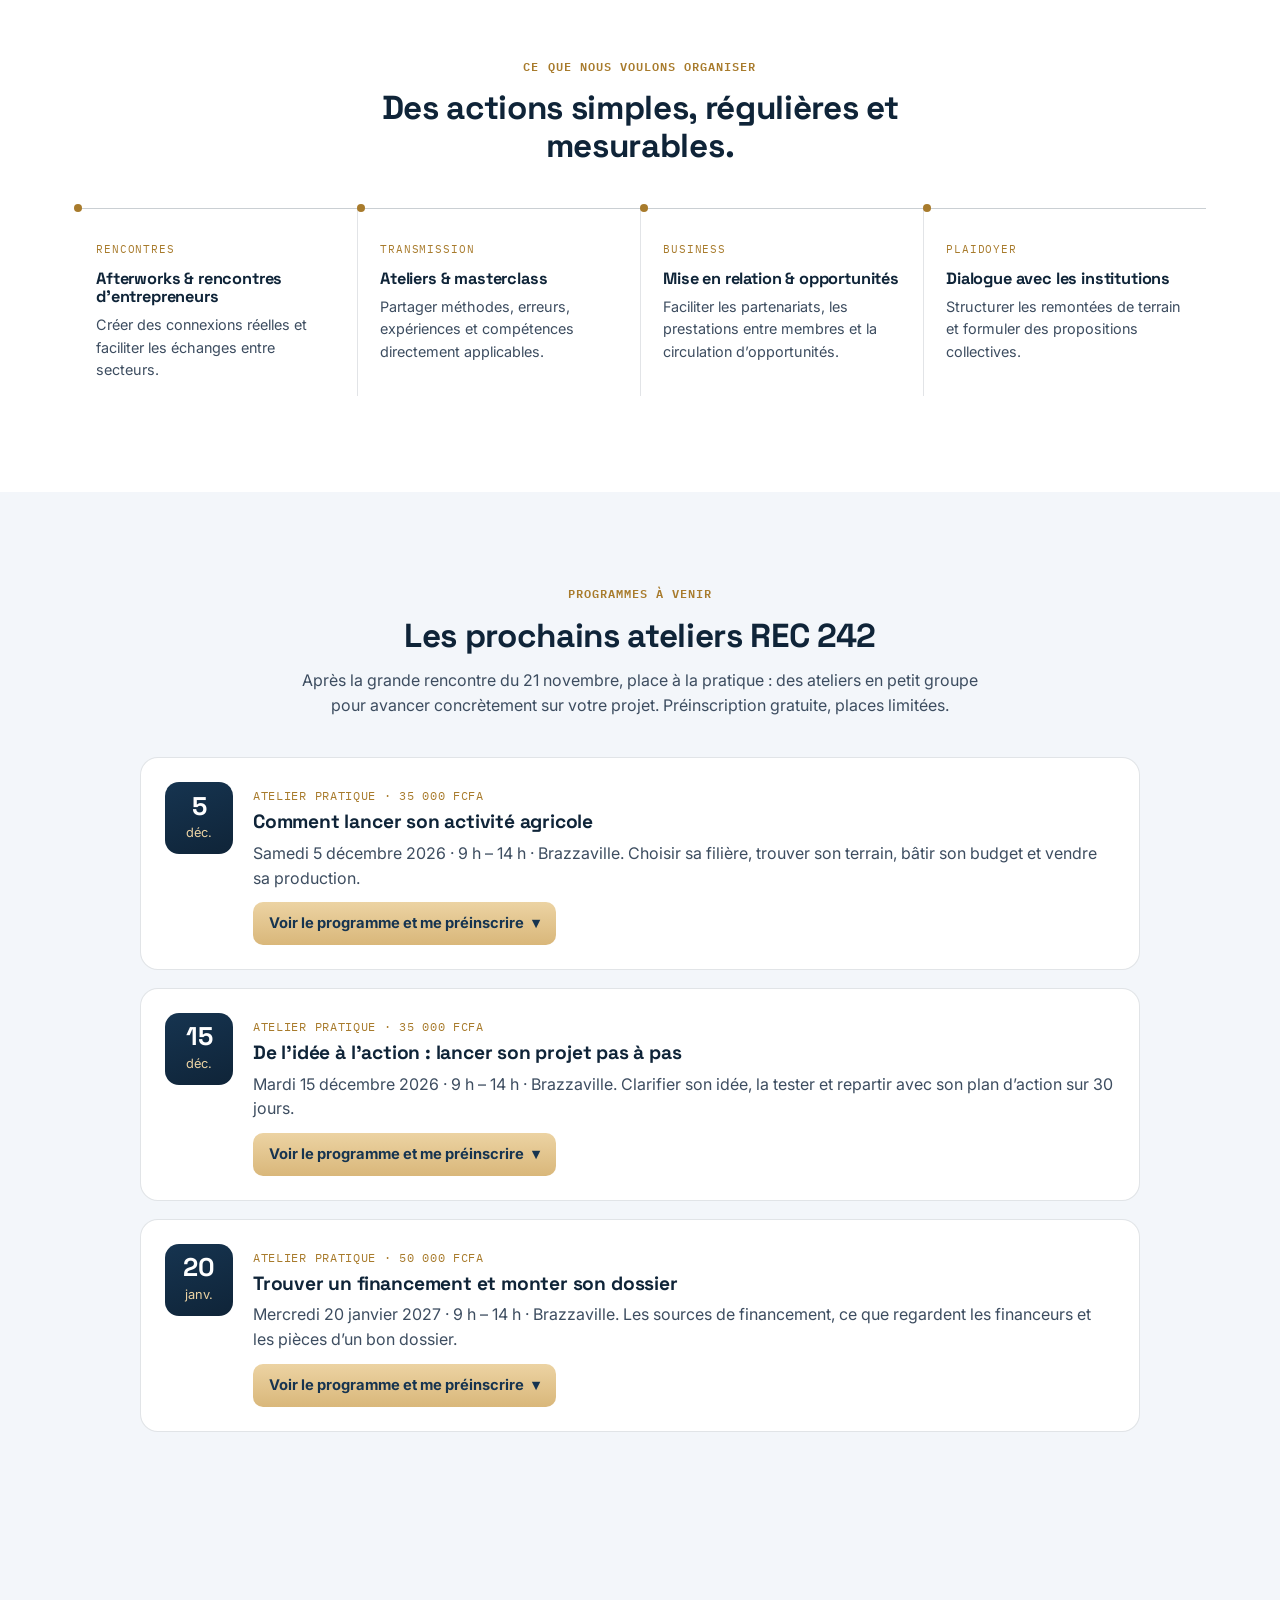
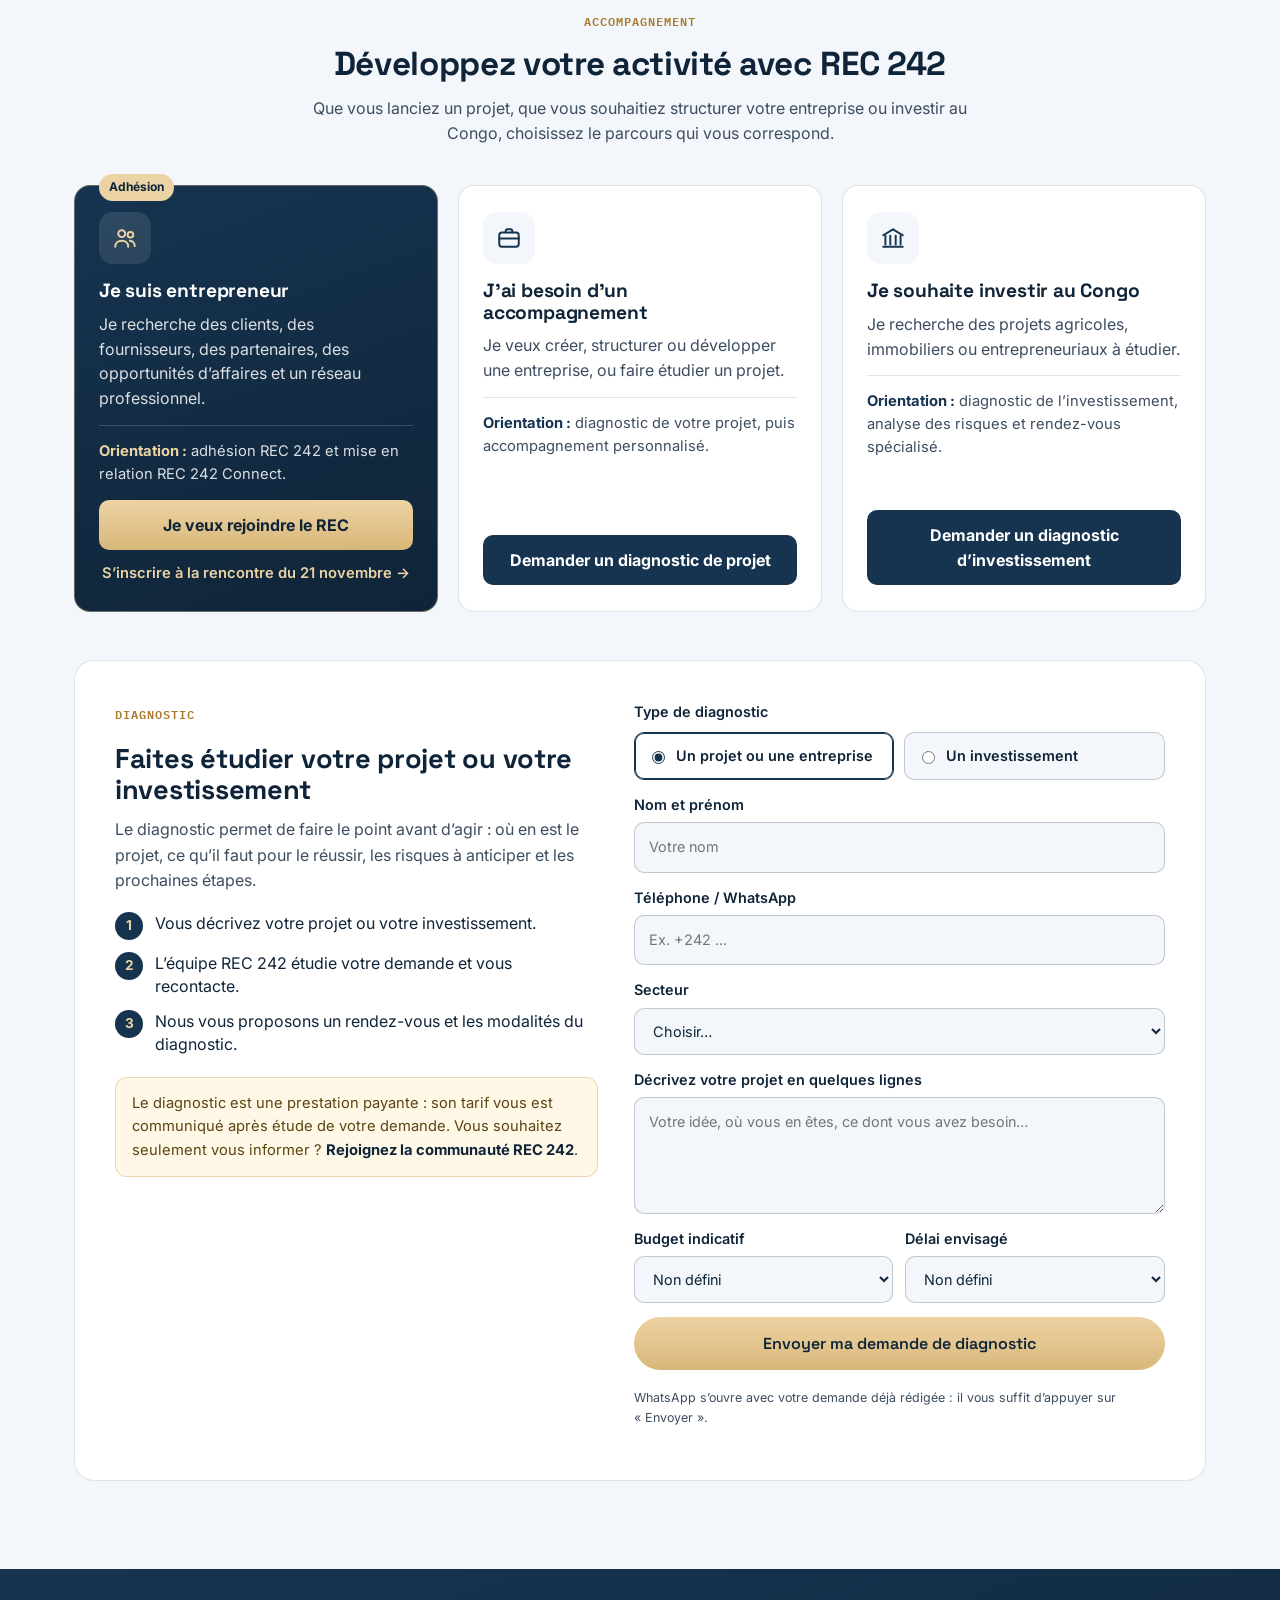
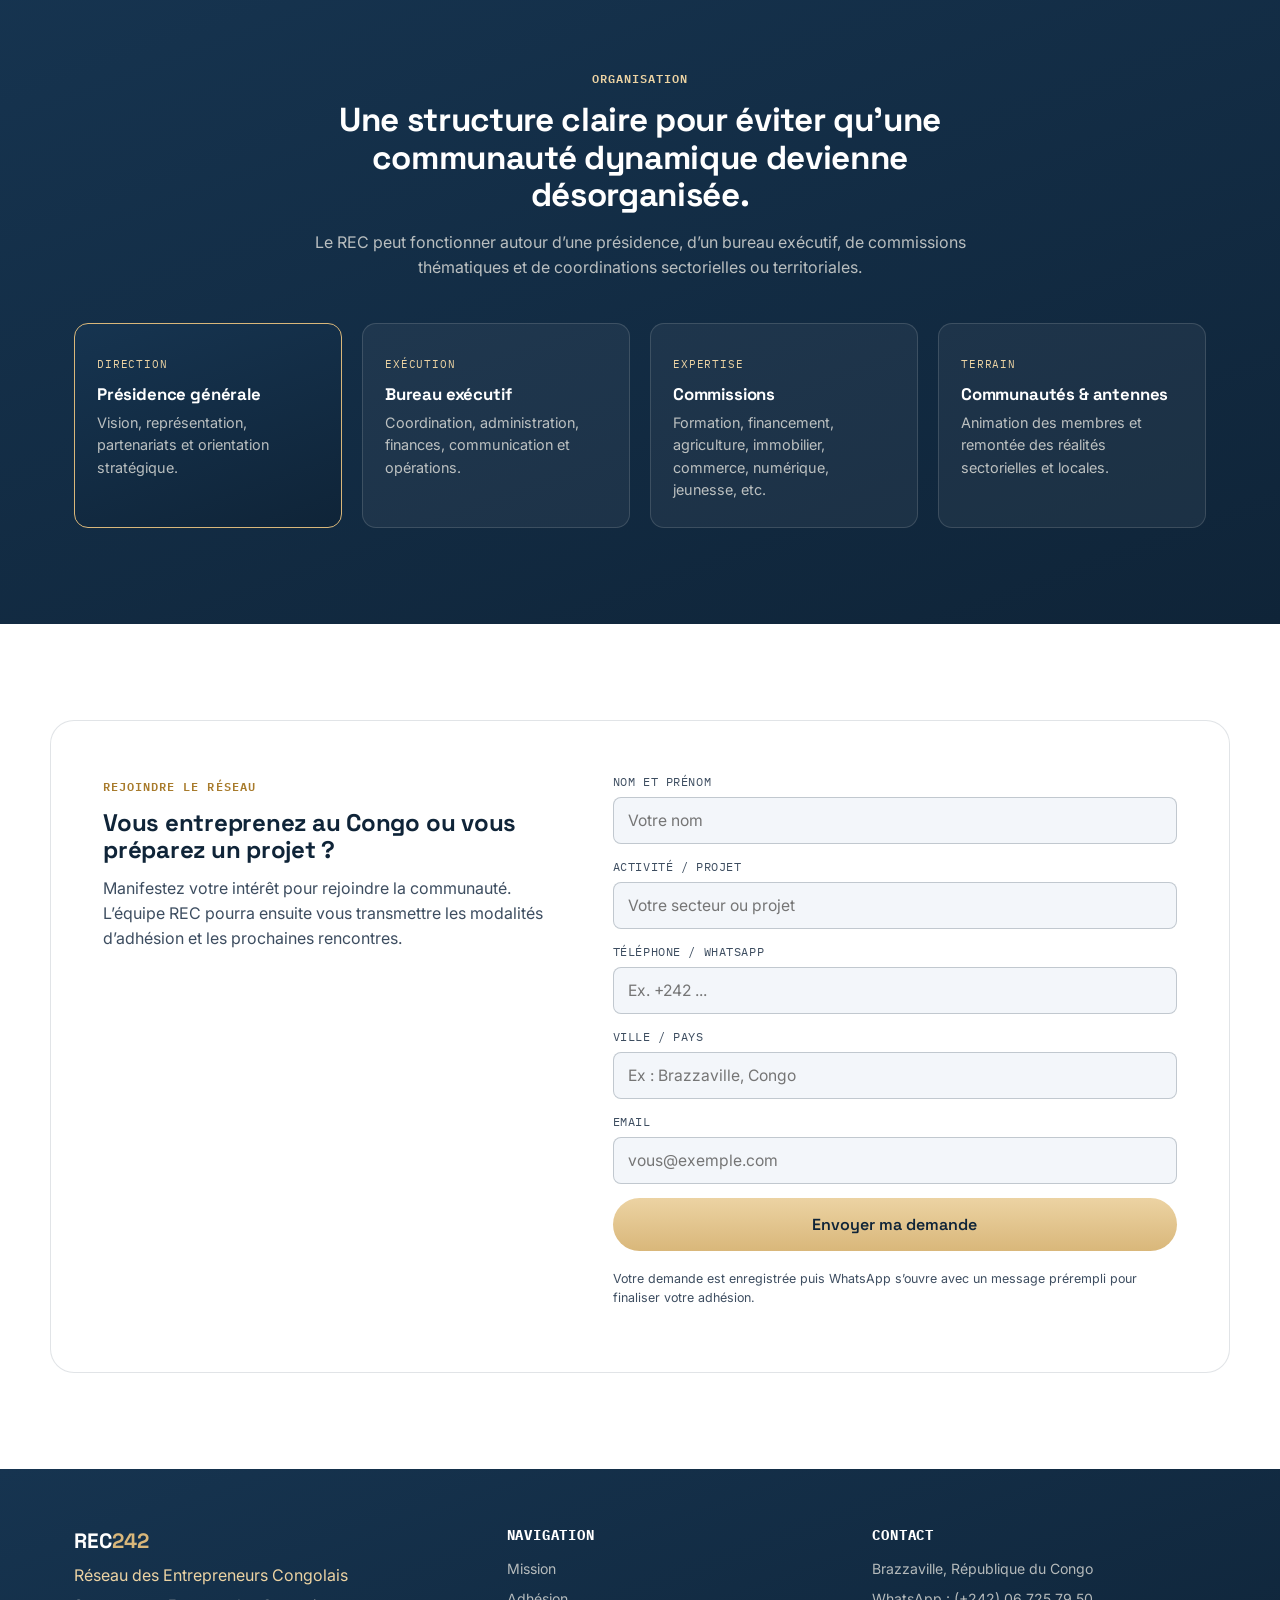
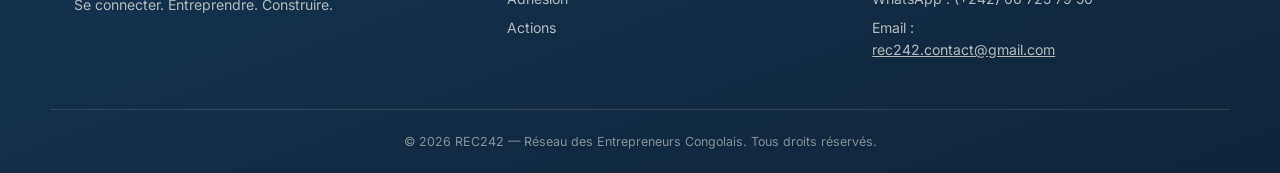
==== commit 993fcc07: "Mise en avant des options à la carte avant les packs Co-Authored-By: Claude Opus 5.5 <noreply@anthro" ====
--- a/index.html
+++ b/index.html
@@ -25,7 +25,7 @@
         <a href="#actions">Nos actions</a>
         <a href="#programmes">Programmes à venir</a>
         <a href="#accompagnement">Accompagnement</a>
-        <a class="nav-exposant" href="#partenaires">Exposant<small>Stand, prise de parole ou visibilité</small></a>
+        <a class="nav-exposant" href="#options-a-la-carte">Exposant<small>À la carte, dès 20 000 FCFA</small></a>
         <a href="#partenaire-officiel">Partenaire officiel</a>
         <a class="btn btn-sm" href="#adhesion">Rejoindre le REC</a>
         <div class="agenda">
@@ -173,7 +173,7 @@
         <div class="rec-partners__head" data-reveal>
           <span class="eyebrow">Exposant</span>
           <h2>Faites connaître votre entreprise aux entrepreneurs du Congo</h2>
-          <p class="rec-partners__sub">Stand, prise de parole ou visibilité : choisissez la formule adaptée à votre entreprise.</p>
+          <p class="rec-partners__sub">Stand, prise de parole ou visibilité : choisissez à la carte, à partir de 20 000 FCFA.</p>
           <p>Le 21 novembre 2026, à Culture Park, 300 entrepreneurs sont réunis pour le lancement officiel du REC, diffusé en direct sur nos réseaux. Associez votre entreprise à l'événement.</p>
         </div>
 
@@ -183,6 +183,50 @@
           <li><strong>En direct</strong><span>sur Facebook et TikTok</span></li>
         </ul>
 
+        <!-- ===== OPTIONS À LA CARTE ===== -->
+        <div class="rec-carte" id="options-a-la-carte" style="scroll-margin-top:120px" data-reveal>
+          <div class="rec-carte__head">
+            <span class="rec-carte__badge">⭐ Nouveau · À la carte</span>
+            <h3>Choisissez seulement ce qui vous intéresse</h3>
+            <p>À partir de <strong>20 000 FCFA</strong>. Chaque option se réserve seule, selon votre budget : pas besoin de prendre un pack.</p>
+          </div>
+          <div class="rec-carte__groups">
+            <div class="rec-carte__group rec-carte__group--1">
+              <h4>Petits budgets<small>moins de 100 000 FCFA</small></h4>
+              <ul>
+                <li><a href="https://wa.me/242067257950?text=Bonjour%2C%20je%20souhaite%20r%C3%A9server%20l%27option%20%C3%A0%20la%20carte%20%C2%AB%20Mention%20sur%20nos%20r%C3%A9seaux%20sociaux%20%C2%BB%20%2820%20000%20FCFA%29%20pour%20la%20rencontre%20REC242%20du%2021%20novembre." target="_blank" rel="noopener"><span class="rec-carte__name">Mention sur nos réseaux sociaux</span><span class="rec-carte__price">20 000&nbsp;<small>FCFA</small></span></a></li>
+                <li><a href="https://wa.me/242067257950?text=Bonjour%2C%20je%20souhaite%20r%C3%A9server%20l%27option%20%C3%A0%20la%20carte%20%C2%AB%20Votre%20logo%20sur%20les%20visuels%20de%20l%27%C3%A9v%C3%A9nement%20%C2%BB%20%2830%20000%20FCFA%29%20pour%20la%20rencontre%20REC242%20du%2021%20novembre." target="_blank" rel="noopener"><span class="rec-carte__name">Votre logo sur les visuels de l'événement</span><span class="rec-carte__price">30 000&nbsp;<small>FCFA</small></span></a></li>
+                <li><a href="https://wa.me/242067257950?text=Bonjour%2C%20je%20souhaite%20r%C3%A9server%20l%27option%20%C3%A0%20la%20carte%20%C2%AB%20Logo%20%2B%20mention%20sur%20tous%20nos%20r%C3%A9seaux%20%C2%BB%20%2850%20000%20FCFA%29%20pour%20la%20rencontre%20REC242%20du%2021%20novembre." target="_blank" rel="noopener"><span class="rec-carte__name">Logo + mention sur tous nos réseaux</span><span class="rec-carte__price">50 000&nbsp;<small>FCFA</small></span></a></li>
+                <li><a href="https://wa.me/242067257950?text=Bonjour%2C%20je%20souhaite%20r%C3%A9server%20l%27option%20%C3%A0%20la%20carte%20%C2%AB%20Votre%20kak%C3%A9mono%20dans%20la%20salle%20%C2%BB%20%2850%20000%20FCFA%29%20pour%20la%20rencontre%20REC242%20du%2021%20novembre." target="_blank" rel="noopener"><span class="rec-carte__name">Votre kakémono dans la salle<em>Kakémono fourni par vous</em></span><span class="rec-carte__price">50 000&nbsp;<small>FCFA</small></span></a></li>
+                <li><a href="https://wa.me/242067257950?text=Bonjour%2C%20je%20souhaite%20r%C3%A9server%20l%27option%20%C3%A0%20la%20carte%20%C2%AB%20Pr%C3%A9senter%20et%20vendre%20vos%20produits%20sur%20place%20%C2%BB%20%2875%20000%20FCFA%29%20pour%20la%20rencontre%20REC242%20du%2021%20novembre." target="_blank" rel="noopener"><span class="rec-carte__name">Présenter et vendre vos produits sur place</span><span class="rec-carte__price">75 000&nbsp;<small>FCFA</small></span></a></li>
+              </ul>
+            </div>
+            <div class="rec-carte__group rec-carte__group--2">
+              <h4>Budgets moyens<small>100 000 à 150 000 FCFA</small></h4>
+              <ul>
+                <li><a href="https://wa.me/242067257950?text=Bonjour%2C%20je%20souhaite%20r%C3%A9server%20l%27option%20%C3%A0%20la%20carte%20%C2%AB%20Un%20stand%20dans%20l%27espace%20ext%C3%A9rieur%20%C2%BB%20%28100%20000%20FCFA%29%20pour%20la%20rencontre%20REC242%20du%2021%20novembre." target="_blank" rel="noopener"><span class="rec-carte__name">Un stand dans l'espace extérieur</span><span class="rec-carte__price">100 000&nbsp;<small>FCFA</small></span></a></li>
+                <li><a href="https://wa.me/242067257950?text=Bonjour%2C%20je%20souhaite%20r%C3%A9server%20l%27option%20%C3%A0%20la%20carte%20%C2%AB%20Des%20visuels%20d%C3%A9di%C3%A9s%20sur%20tous%20nos%20r%C3%A9seaux%20%C2%BB%20%28100%20000%20FCFA%29%20pour%20la%20rencontre%20REC242%20du%2021%20novembre." target="_blank" rel="noopener"><span class="rec-carte__name">Des visuels dédiés sur tous nos réseaux</span><span class="rec-carte__price">100 000&nbsp;<small>FCFA</small></span></a></li>
+                <li><a href="https://wa.me/242067257950?text=Bonjour%2C%20je%20souhaite%20r%C3%A9server%20l%27option%20%C3%A0%20la%20carte%20%C2%AB%20Un%20stand%20pr%C3%A8s%20de%20l%27entr%C3%A9e%20%C2%BB%20%28150%20000%20FCFA%29%20pour%20la%20rencontre%20REC242%20du%2021%20novembre." target="_blank" rel="noopener"><span class="rec-carte__name">Un stand près de l'entrée</span><span class="rec-carte__price">150 000&nbsp;<small>FCFA</small></span></a></li>
+                <li><a href="https://wa.me/242067257950?text=Bonjour%2C%20je%20souhaite%20r%C3%A9server%20l%27option%20%C3%A0%20la%20carte%20%C2%AB%20Une%20mise%20en%20avant%20pendant%20le%20direct%20%C2%BB%20%28150%20000%20FCFA%29%20pour%20la%20rencontre%20REC242%20du%2021%20novembre." target="_blank" rel="noopener"><span class="rec-carte__name">Une mise en avant pendant le direct<em>Facebook et TikTok</em></span><span class="rec-carte__price">150 000&nbsp;<small>FCFA</small></span></a></li>
+              </ul>
+            </div>
+            <div class="rec-carte__group rec-carte__group--3">
+              <h4>Grande visibilité<small>250 000 FCFA et plus</small></h4>
+              <ul>
+                <li><a href="https://wa.me/242067257950?text=Bonjour%2C%20je%20souhaite%20r%C3%A9server%20l%27option%20%C3%A0%20la%20carte%20%C2%AB%205%20minutes%20de%20prise%20de%20parole%20sur%20sc%C3%A8ne%20%C2%BB%20%28250%20000%20FCFA%29%20pour%20la%20rencontre%20REC242%20du%2021%20novembre." target="_blank" rel="noopener"><span class="rec-carte__name">5 minutes de prise de parole sur scène</span><span class="rec-carte__price">250 000&nbsp;<small>FCFA</small></span></a></li>
+                <li><a href="https://wa.me/242067257950?text=Bonjour%2C%20je%20souhaite%20r%C3%A9server%20l%27option%20%C3%A0%20la%20carte%20%C2%AB%20Votre%20logo%20sur%20tous%20nos%20supports%20%C2%BB%20%28300%20000%20FCFA%29%20pour%20la%20rencontre%20REC242%20du%2021%20novembre." target="_blank" rel="noopener"><span class="rec-carte__name">Votre logo sur tous nos supports</span><span class="rec-carte__price">300 000&nbsp;<small>FCFA</small></span></a></li>
+                <li><a href="https://wa.me/242067257950?text=Bonjour%2C%20je%20souhaite%20r%C3%A9server%20l%27option%20%C3%A0%20la%20carte%20%C2%AB%20Un%20stand%20%2B%20votre%20kak%C3%A9mono%20devant%20la%20sc%C3%A8ne%20%C2%BB%20%28300%20000%20FCFA%29%20pour%20la%20rencontre%20REC242%20du%2021%20novembre." target="_blank" rel="noopener"><span class="rec-carte__name">Un stand + votre kakémono devant la scène<em>Kakémono fourni par vous</em></span><span class="rec-carte__price">300 000&nbsp;<small>FCFA</small></span></a></li>
+              </ul>
+            </div>
+          </div>
+          <p class="rec-carte__tip">Touchez une option pour la réserver sur WhatsApp. Vous voulez tout réunir en une seule formule&nbsp;? <a href="#packs">Voir nos packs ↓</a></p>
+        </div>
+        <!-- ===== FIN OPTIONS À LA CARTE ===== -->
+
+        <div class="rec-packs__head" id="packs" style="scroll-margin-top:120px">
+          <h3>Ou optez pour un pack complet</h3>
+          <p>Plusieurs avantages réunis en une seule formule.</p>
+        </div>
         <div class="rec-partners__grid" data-reveal>
           <article class="rec-pack">
             <h3>Visibilité</h3>
@@ -228,45 +272,6 @@
           </article>
         </div>
 
-        <!-- ===== OPTIONS À LA CARTE ===== -->
-        <div class="rec-carte" id="options-a-la-carte" data-reveal>
-          <div class="rec-carte__head">
-            <span class="eyebrow">À la carte</span>
-            <h3>Pas besoin d'un pack : choisissez seulement ce qui vous intéresse</h3>
-            <p>Chaque option peut être réservée seule, selon votre budget.</p>
-          </div>
-          <div class="rec-carte__groups">
-            <div class="rec-carte__group rec-carte__group--1">
-              <h4>Petits budgets<small>moins de 100 000 FCFA</small></h4>
-              <ul>
-                <li><a href="https://wa.me/242067257950?text=Bonjour%2C%20je%20souhaite%20r%C3%A9server%20l%27option%20%C3%A0%20la%20carte%20%C2%AB%20Mention%20sur%20nos%20r%C3%A9seaux%20sociaux%20%C2%BB%20%2820%20000%20FCFA%29%20pour%20la%20rencontre%20REC242%20du%2021%20novembre." target="_blank" rel="noopener"><span class="rec-carte__name">Mention sur nos réseaux sociaux</span><span class="rec-carte__price">20 000&nbsp;<small>FCFA</small></span></a></li>
-                <li><a href="https://wa.me/242067257950?text=Bonjour%2C%20je%20souhaite%20r%C3%A9server%20l%27option%20%C3%A0%20la%20carte%20%C2%AB%20Votre%20logo%20sur%20les%20visuels%20de%20l%27%C3%A9v%C3%A9nement%20%C2%BB%20%2830%20000%20FCFA%29%20pour%20la%20rencontre%20REC242%20du%2021%20novembre." target="_blank" rel="noopener"><span class="rec-carte__name">Votre logo sur les visuels de l'événement</span><span class="rec-carte__price">30 000&nbsp;<small>FCFA</small></span></a></li>
-                <li><a href="https://wa.me/242067257950?text=Bonjour%2C%20je%20souhaite%20r%C3%A9server%20l%27option%20%C3%A0%20la%20carte%20%C2%AB%20Logo%20%2B%20mention%20sur%20tous%20nos%20r%C3%A9seaux%20%C2%BB%20%2850%20000%20FCFA%29%20pour%20la%20rencontre%20REC242%20du%2021%20novembre." target="_blank" rel="noopener"><span class="rec-carte__name">Logo + mention sur tous nos réseaux</span><span class="rec-carte__price">50 000&nbsp;<small>FCFA</small></span></a></li>
-                <li><a href="https://wa.me/242067257950?text=Bonjour%2C%20je%20souhaite%20r%C3%A9server%20l%27option%20%C3%A0%20la%20carte%20%C2%AB%20Votre%20kak%C3%A9mono%20dans%20la%20salle%20%C2%BB%20%2850%20000%20FCFA%29%20pour%20la%20rencontre%20REC242%20du%2021%20novembre." target="_blank" rel="noopener"><span class="rec-carte__name">Votre kakémono dans la salle<em>Kakémono fourni par vous</em></span><span class="rec-carte__price">50 000&nbsp;<small>FCFA</small></span></a></li>
-                <li><a href="https://wa.me/242067257950?text=Bonjour%2C%20je%20souhaite%20r%C3%A9server%20l%27option%20%C3%A0%20la%20carte%20%C2%AB%20Pr%C3%A9senter%20et%20vendre%20vos%20produits%20sur%20place%20%C2%BB%20%2875%20000%20FCFA%29%20pour%20la%20rencontre%20REC242%20du%2021%20novembre." target="_blank" rel="noopener"><span class="rec-carte__name">Présenter et vendre vos produits sur place</span><span class="rec-carte__price">75 000&nbsp;<small>FCFA</small></span></a></li>
-              </ul>
-            </div>
-            <div class="rec-carte__group rec-carte__group--2">
-              <h4>Budgets moyens<small>100 000 à 150 000 FCFA</small></h4>
-              <ul>
-                <li><a href="https://wa.me/242067257950?text=Bonjour%2C%20je%20souhaite%20r%C3%A9server%20l%27option%20%C3%A0%20la%20carte%20%C2%AB%20Un%20stand%20dans%20l%27espace%20ext%C3%A9rieur%20%C2%BB%20%28100%20000%20FCFA%29%20pour%20la%20rencontre%20REC242%20du%2021%20novembre." target="_blank" rel="noopener"><span class="rec-carte__name">Un stand dans l'espace extérieur</span><span class="rec-carte__price">100 000&nbsp;<small>FCFA</small></span></a></li>
-                <li><a href="https://wa.me/242067257950?text=Bonjour%2C%20je%20souhaite%20r%C3%A9server%20l%27option%20%C3%A0%20la%20carte%20%C2%AB%20Des%20visuels%20d%C3%A9di%C3%A9s%20sur%20tous%20nos%20r%C3%A9seaux%20%C2%BB%20%28100%20000%20FCFA%29%20pour%20la%20rencontre%20REC242%20du%2021%20novembre." target="_blank" rel="noopener"><span class="rec-carte__name">Des visuels dédiés sur tous nos réseaux</span><span class="rec-carte__price">100 000&nbsp;<small>FCFA</small></span></a></li>
-                <li><a href="https://wa.me/242067257950?text=Bonjour%2C%20je%20souhaite%20r%C3%A9server%20l%27option%20%C3%A0%20la%20carte%20%C2%AB%20Un%20stand%20pr%C3%A8s%20de%20l%27entr%C3%A9e%20%C2%BB%20%28150%20000%20FCFA%29%20pour%20la%20rencontre%20REC242%20du%2021%20novembre." target="_blank" rel="noopener"><span class="rec-carte__name">Un stand près de l'entrée</span><span class="rec-carte__price">150 000&nbsp;<small>FCFA</small></span></a></li>
-                <li><a href="https://wa.me/242067257950?text=Bonjour%2C%20je%20souhaite%20r%C3%A9server%20l%27option%20%C3%A0%20la%20carte%20%C2%AB%20Une%20mise%20en%20avant%20pendant%20le%20direct%20%C2%BB%20%28150%20000%20FCFA%29%20pour%20la%20rencontre%20REC242%20du%2021%20novembre." target="_blank" rel="noopener"><span class="rec-carte__name">Une mise en avant pendant le direct<em>Facebook et TikTok</em></span><span class="rec-carte__price">150 000&nbsp;<small>FCFA</small></span></a></li>
-              </ul>
-            </div>
-            <div class="rec-carte__group rec-carte__group--3">
-              <h4>Grande visibilité<small>250 000 FCFA et plus</small></h4>
-              <ul>
-                <li><a href="https://wa.me/242067257950?text=Bonjour%2C%20je%20souhaite%20r%C3%A9server%20l%27option%20%C3%A0%20la%20carte%20%C2%AB%205%20minutes%20de%20prise%20de%20parole%20sur%20sc%C3%A8ne%20%C2%BB%20%28250%20000%20FCFA%29%20pour%20la%20rencontre%20REC242%20du%2021%20novembre." target="_blank" rel="noopener"><span class="rec-carte__name">5 minutes de prise de parole sur scène</span><span class="rec-carte__price">250 000&nbsp;<small>FCFA</small></span></a></li>
-                <li><a href="https://wa.me/242067257950?text=Bonjour%2C%20je%20souhaite%20r%C3%A9server%20l%27option%20%C3%A0%20la%20carte%20%C2%AB%20Votre%20logo%20sur%20tous%20nos%20supports%20%C2%BB%20%28300%20000%20FCFA%29%20pour%20la%20rencontre%20REC242%20du%2021%20novembre." target="_blank" rel="noopener"><span class="rec-carte__name">Votre logo sur tous nos supports</span><span class="rec-carte__price">300 000&nbsp;<small>FCFA</small></span></a></li>
-                <li><a href="https://wa.me/242067257950?text=Bonjour%2C%20je%20souhaite%20r%C3%A9server%20l%27option%20%C3%A0%20la%20carte%20%C2%AB%20Un%20stand%20%2B%20votre%20kak%C3%A9mono%20devant%20la%20sc%C3%A8ne%20%C2%BB%20%28300%20000%20FCFA%29%20pour%20la%20rencontre%20REC242%20du%2021%20novembre." target="_blank" rel="noopener"><span class="rec-carte__name">Un stand + votre kakémono devant la scène<em>Kakémono fourni par vous</em></span><span class="rec-carte__price">300 000&nbsp;<small>FCFA</small></span></a></li>
-              </ul>
-            </div>
-          </div>
-          <p class="rec-carte__tip">Touchez une option pour la réserver sur WhatsApp. Vous voulez combiner plusieurs options&nbsp;? <a href="#partenaires">Découvrez nos packs.</a></p>
-        </div>
-        <!-- ===== FIN OPTIONS À LA CARTE ===== -->
 
         <p class="rec-partners__note" data-reveal><strong>Emplacements limités : premier payé, premier servi.</strong> Réservation avant le vendredi 13 novembre 2026. Renseignements au <a href="https://wa.me/242067257950" target="_blank" rel="noopener">06 725 79 50</a> (WhatsApp ou appel).</p>
       </div>
@@ -298,7 +303,17 @@
       .rec-pack__badge { position: absolute; top: -12px; left: 22px; background: #ecd3a3; color: #0f2438; font-size: .75rem; font-weight: 700; padding: 4px 10px; border-radius: 999px; }
       .rec-partners__note { margin: 28px auto 0; max-width: 760px; text-align: center; background: #fff8e6; border: 1px solid rgba(217,183,122,.5); border-radius: 12px; padding: 16px 18px; font-size: .95rem; color: #5a4512; }
       .rec-partners__note a { color: #0f2438; font-weight: 700; }
-      .rec-carte { margin: 48px auto 0; max-width: 980px; }
+      .rec-carte { margin: 0 auto 56px; max-width: 980px; background: linear-gradient(160deg, #163450 0%, #0f2438 100%); border: 1px solid rgba(226,196,142,.4); border-radius: 22px; padding: 32px 24px; box-shadow: 0 14px 36px rgba(15,36,56,.25); }
+      .rec-carte .rec-carte__head h3 { color: #fff; }
+      .rec-carte .rec-carte__head p { color: rgba(255,255,255,.88); }
+      .rec-carte .rec-carte__head strong { color: #ecd3a3; }
+      .rec-carte__badge { display: inline-block; background: linear-gradient(180deg, #ecd3a3, #d9b77a); color: #0f2438; font-weight: 800; font-size: .85rem; padding: 6px 14px; border-radius: 999px; margin-bottom: 12px; }
+      .rec-carte .rec-carte__tip { color: rgba(255,255,255,.85); }
+      .rec-carte .rec-carte__tip a { color: #ecd3a3; }
+      .rec-packs__head { text-align: center; margin: 0 auto 22px; }
+      .rec-packs__head h3 { font-size: 1.25rem; margin: 0 0 6px; }
+      .rec-packs__head p { margin: 0; color: var(--ink-soft, #3d4d60); font-size: .95rem; }
+      @media (max-width: 600px) { .rec-carte { padding: 26px 14px; border-radius: 18px; } }
       .rec-carte__head { text-align: center; max-width: 640px; margin: 0 auto 24px; }
       .rec-carte__head h3 { font-size: clamp(1.3rem, 2.2vw, 1.7rem); margin: 0 0 8px; }
       .rec-carte__head p { margin: 0; color: var(--ink-soft, #3d4d60); }
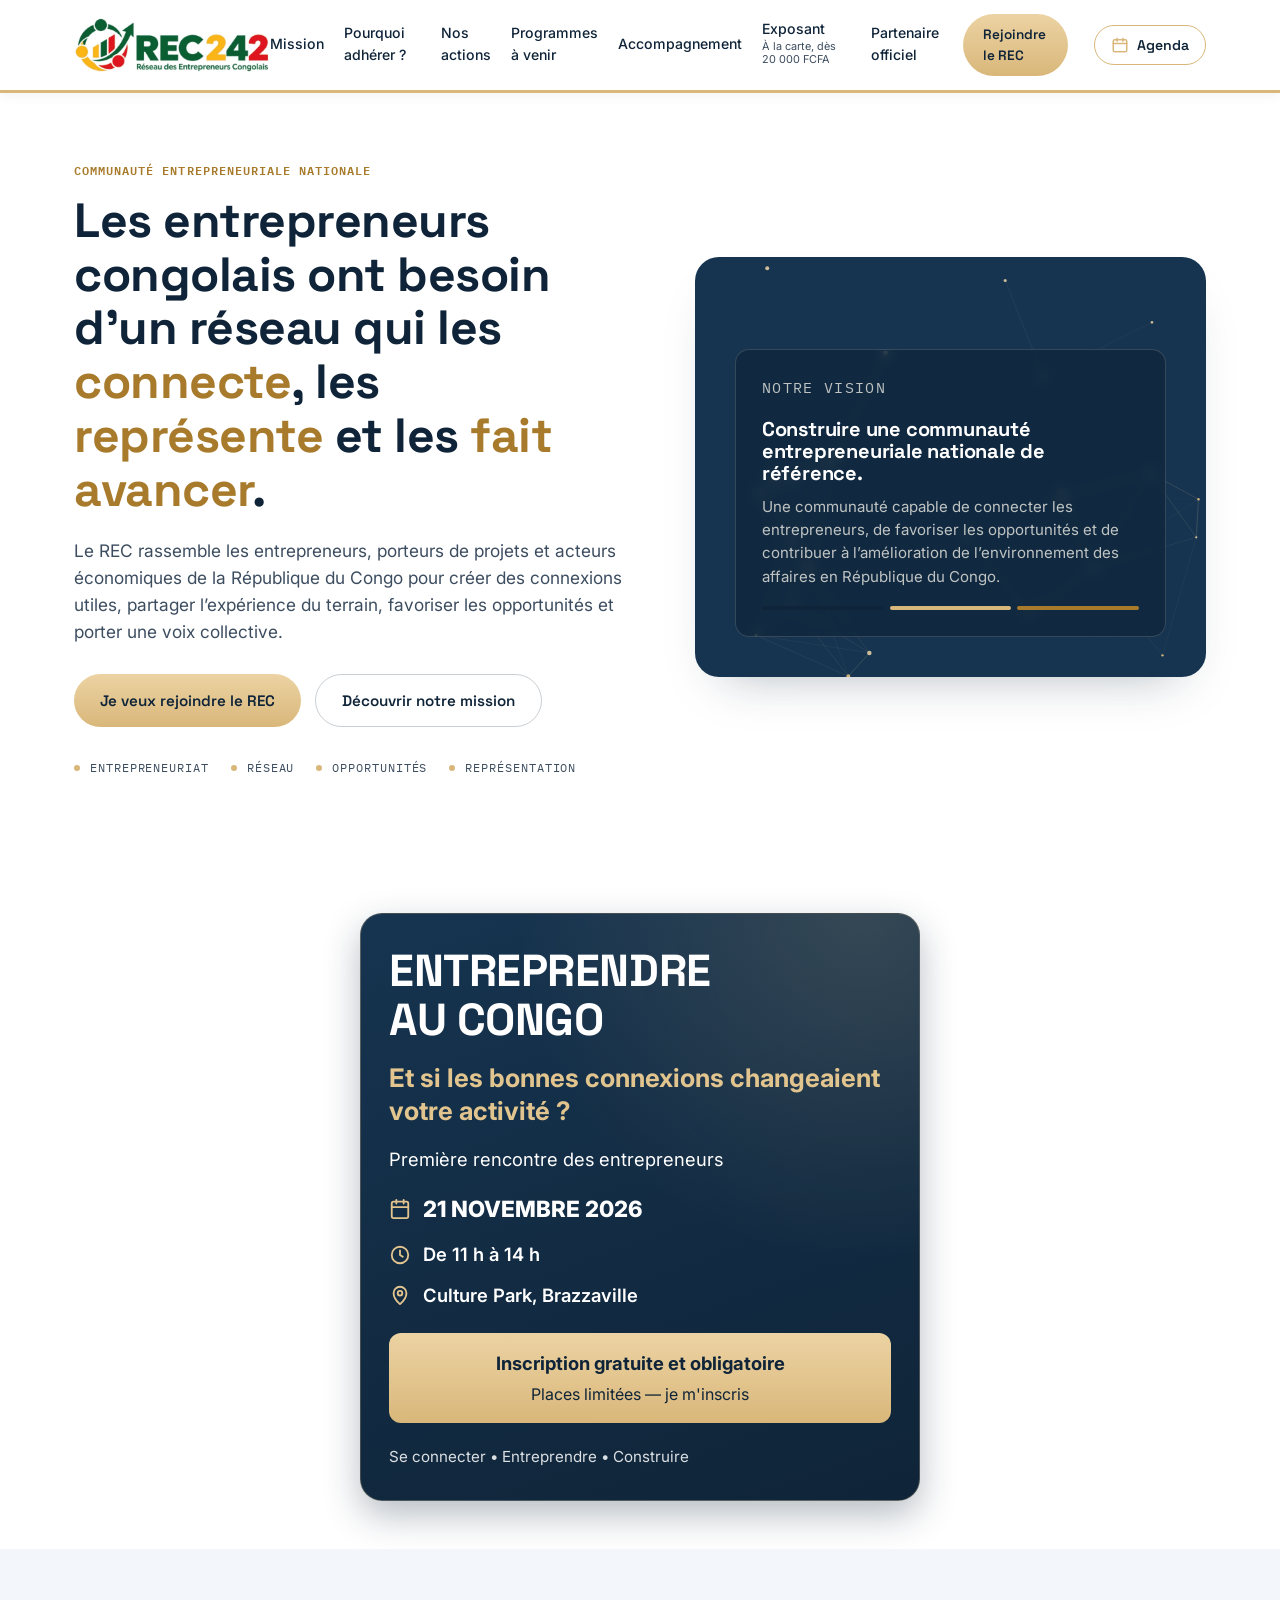
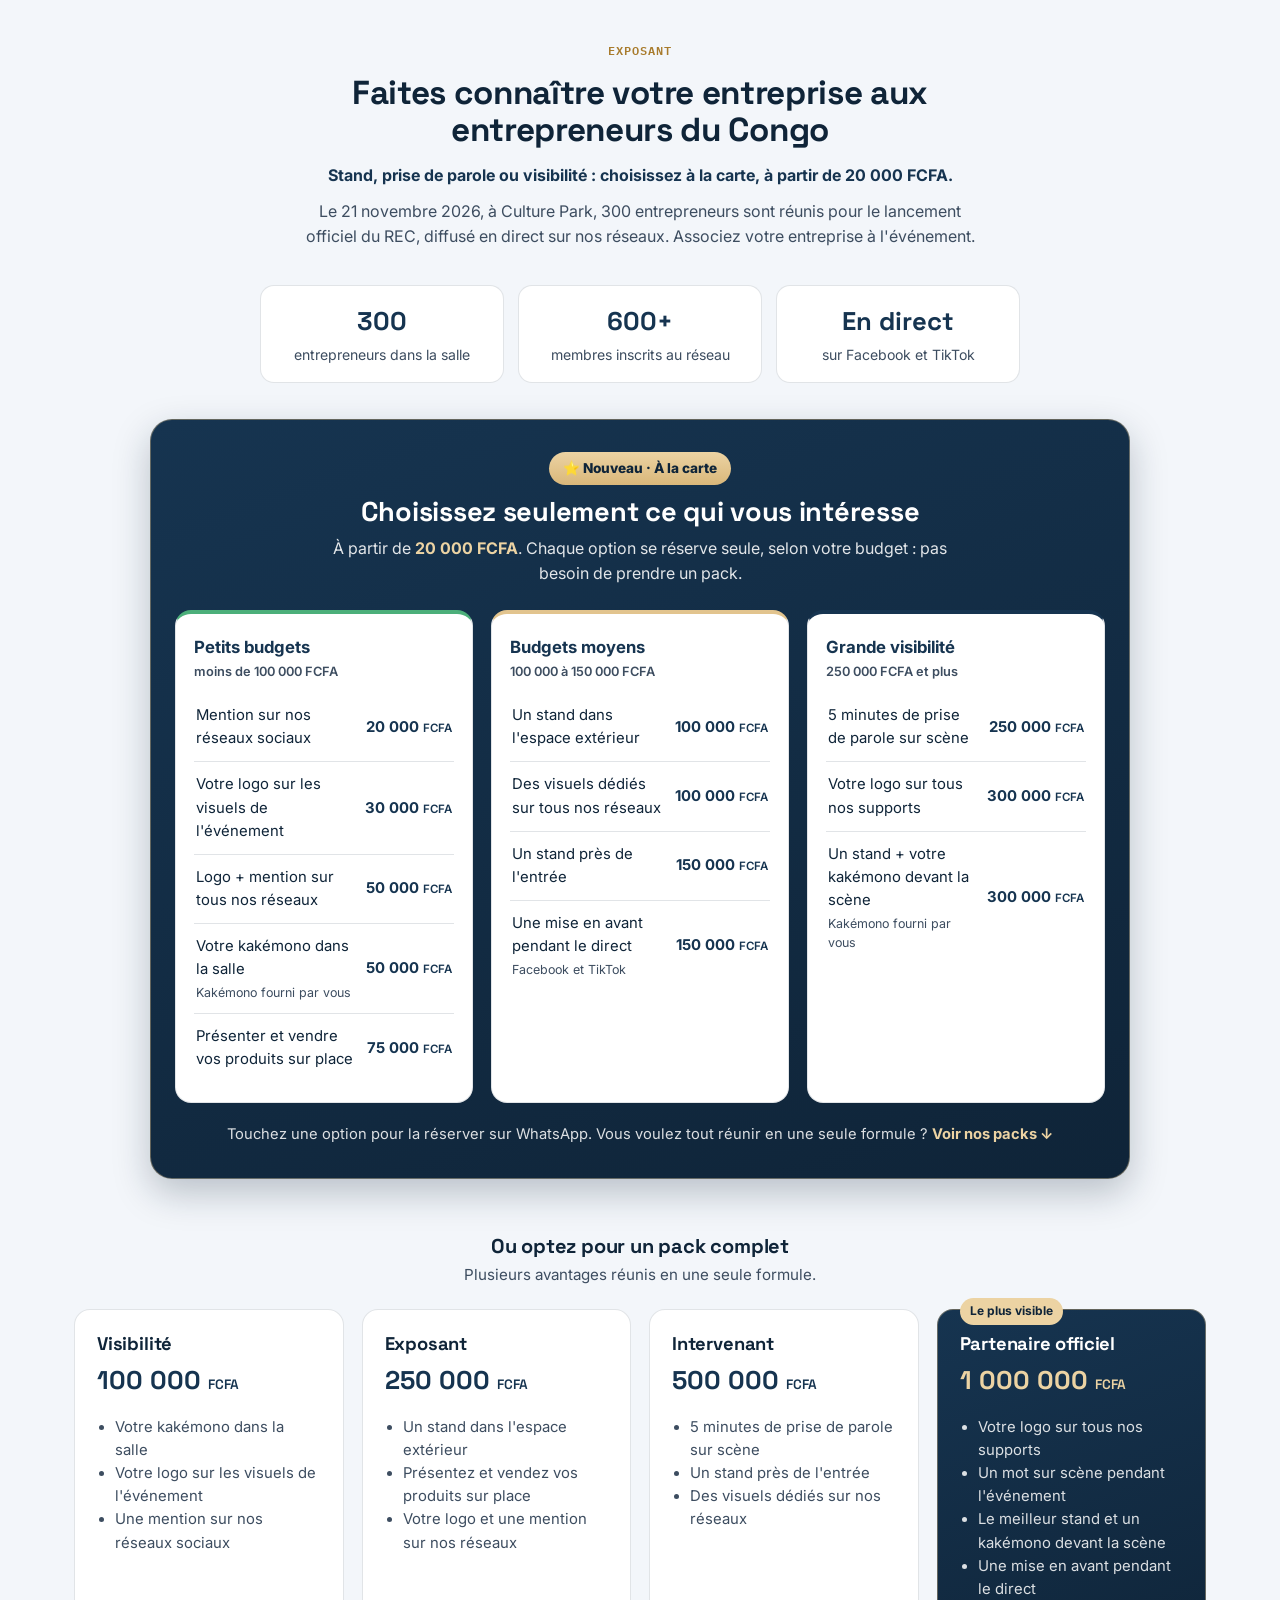
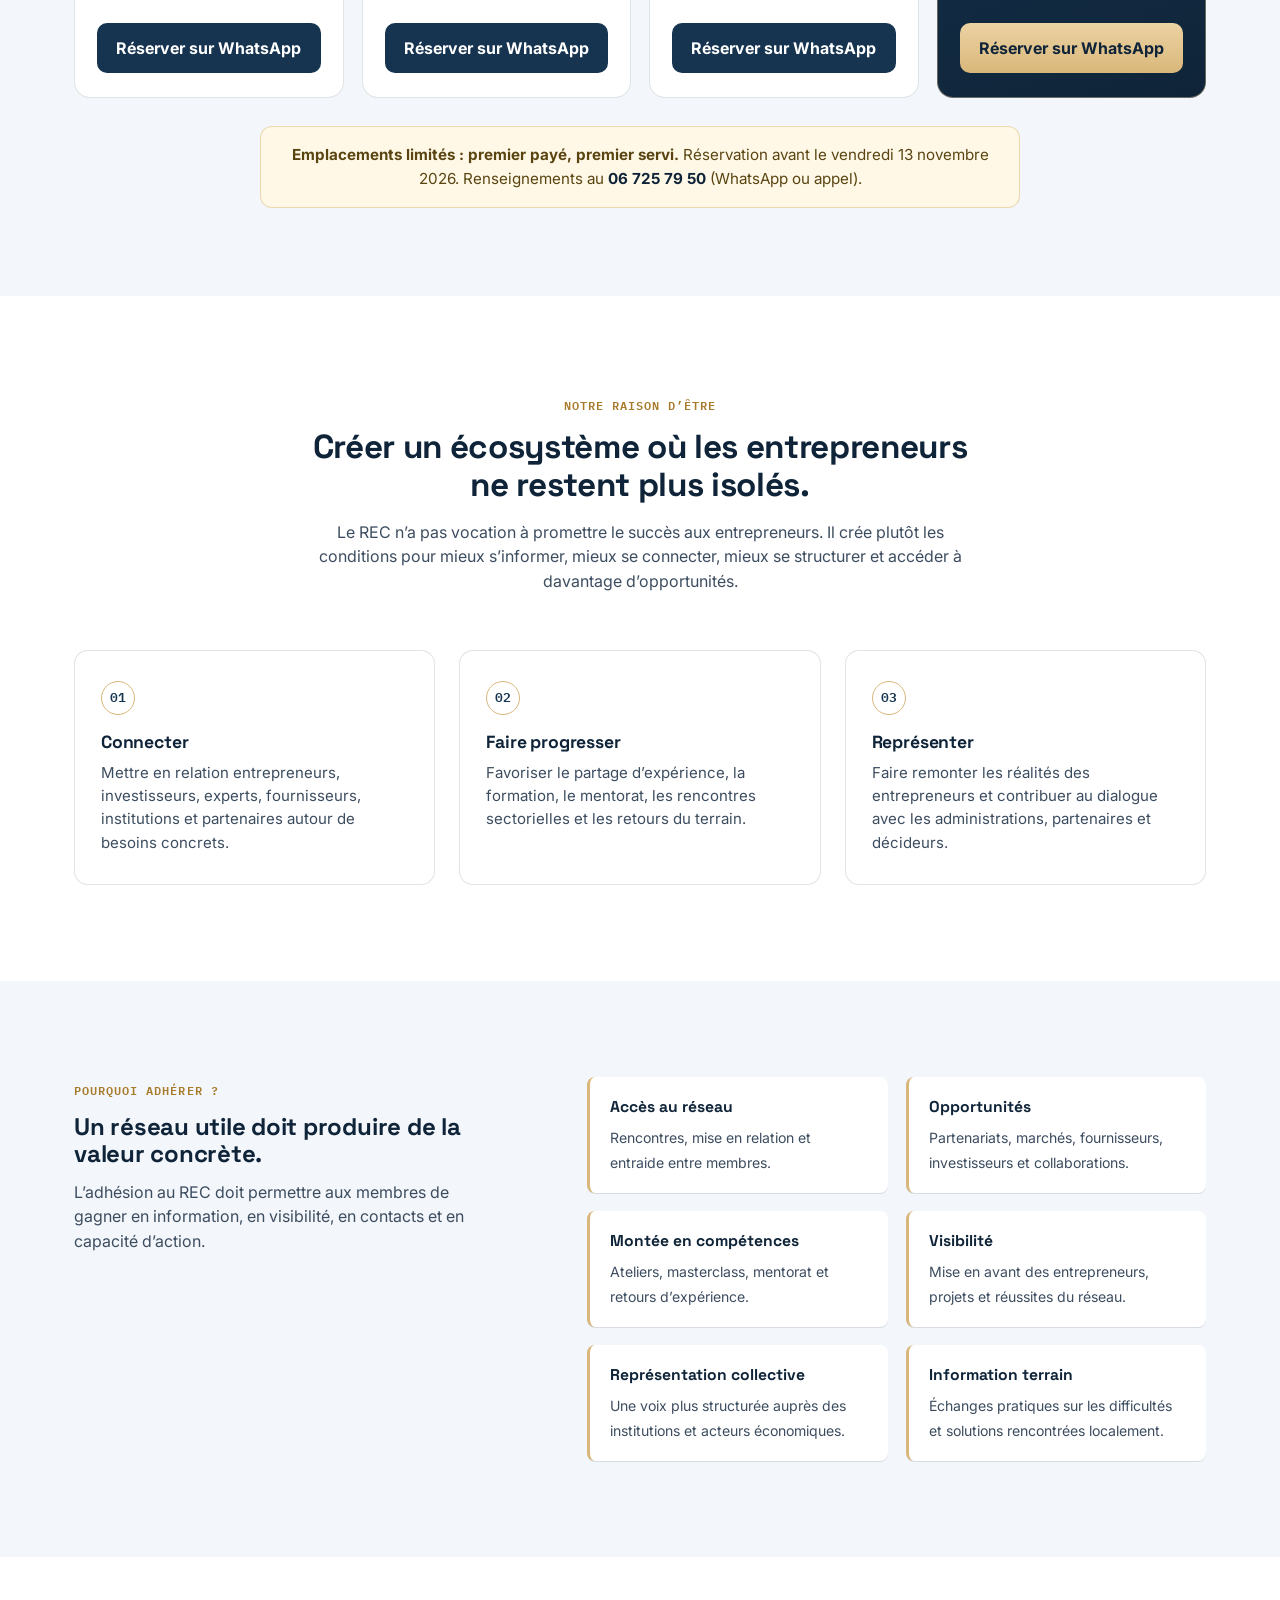
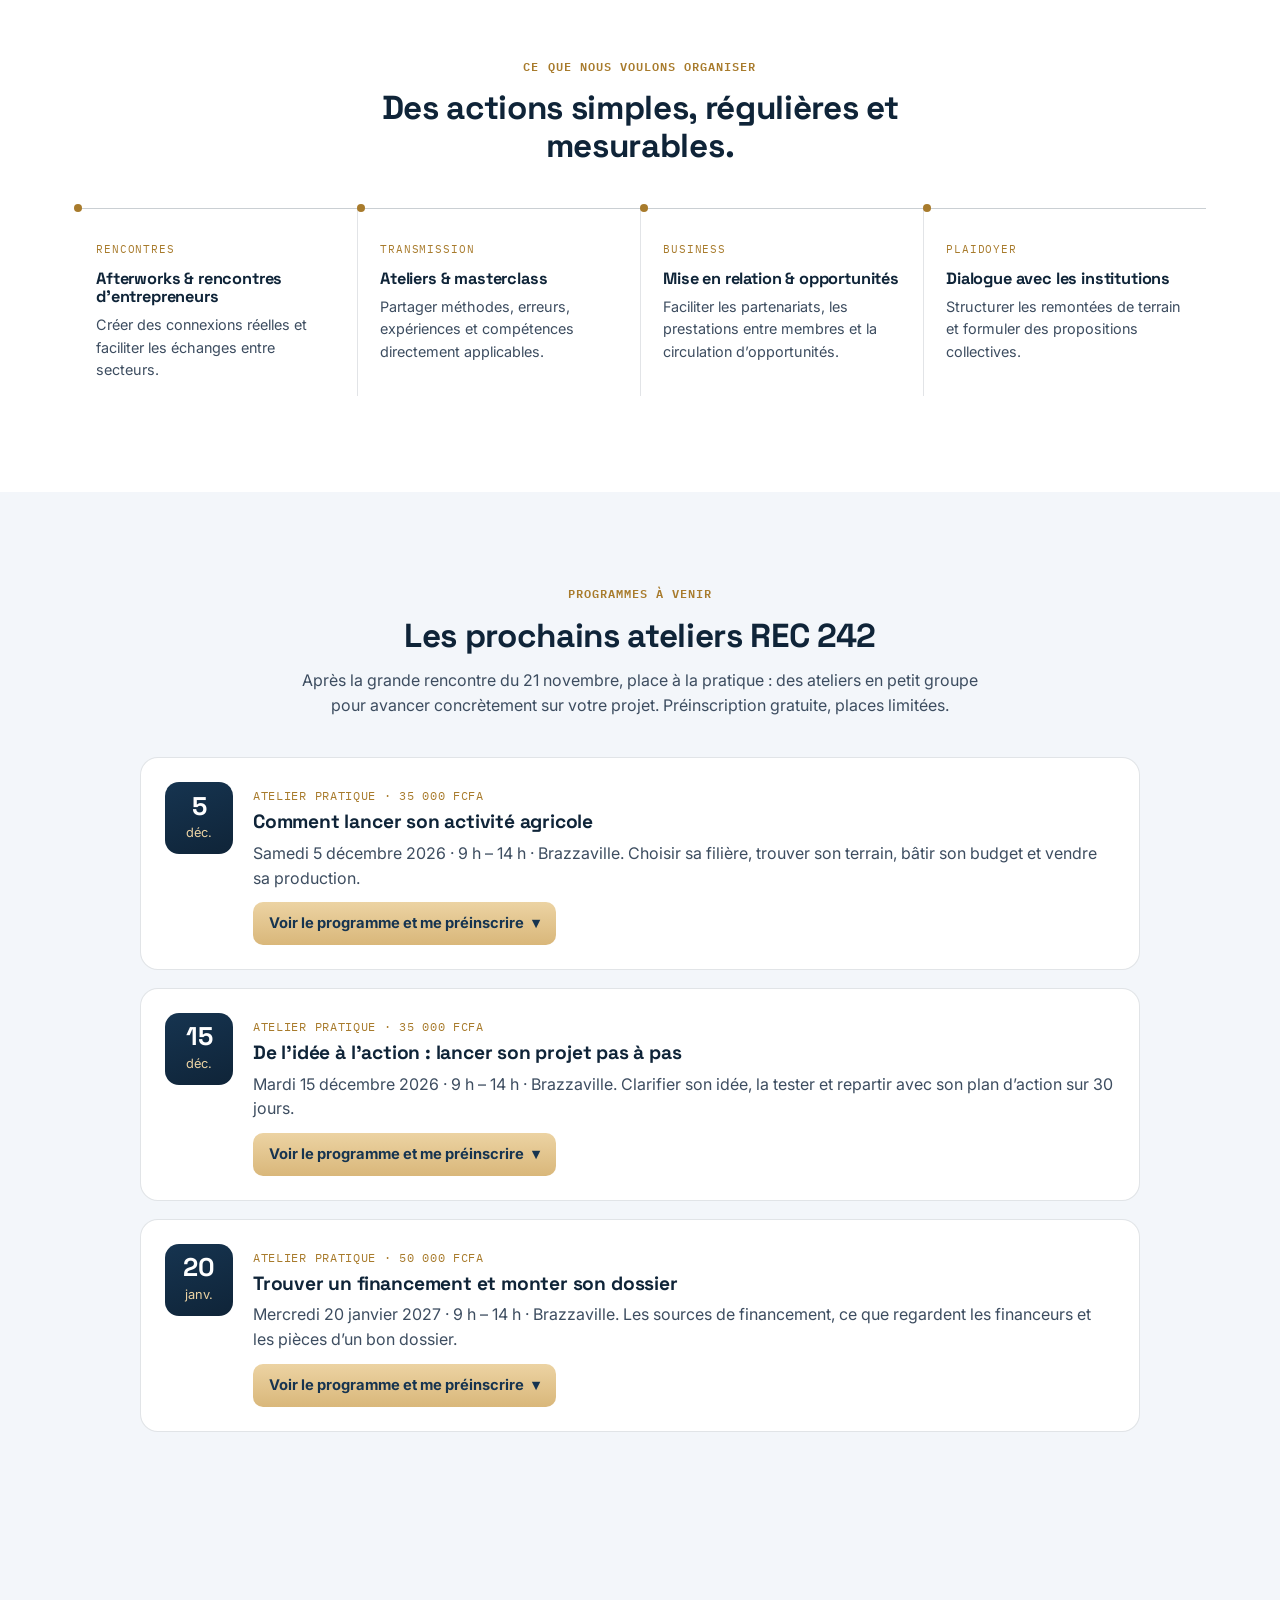
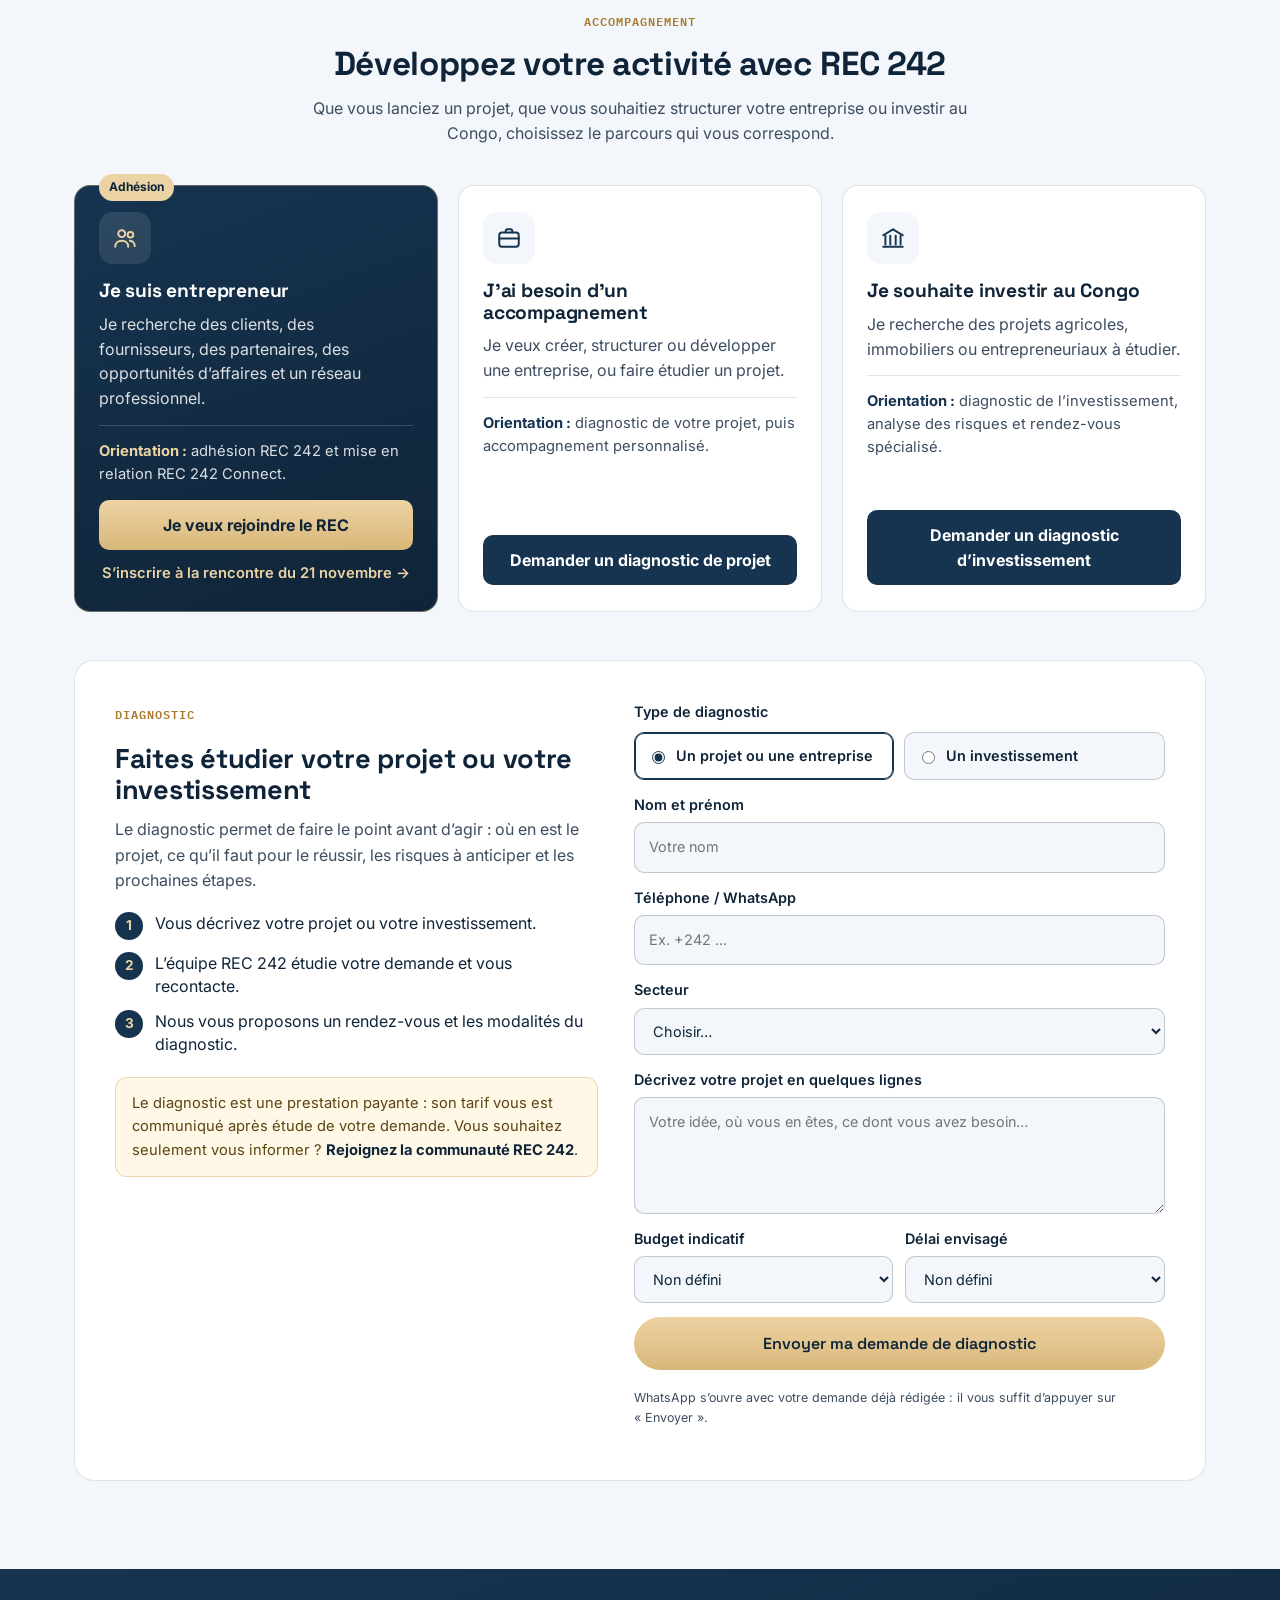
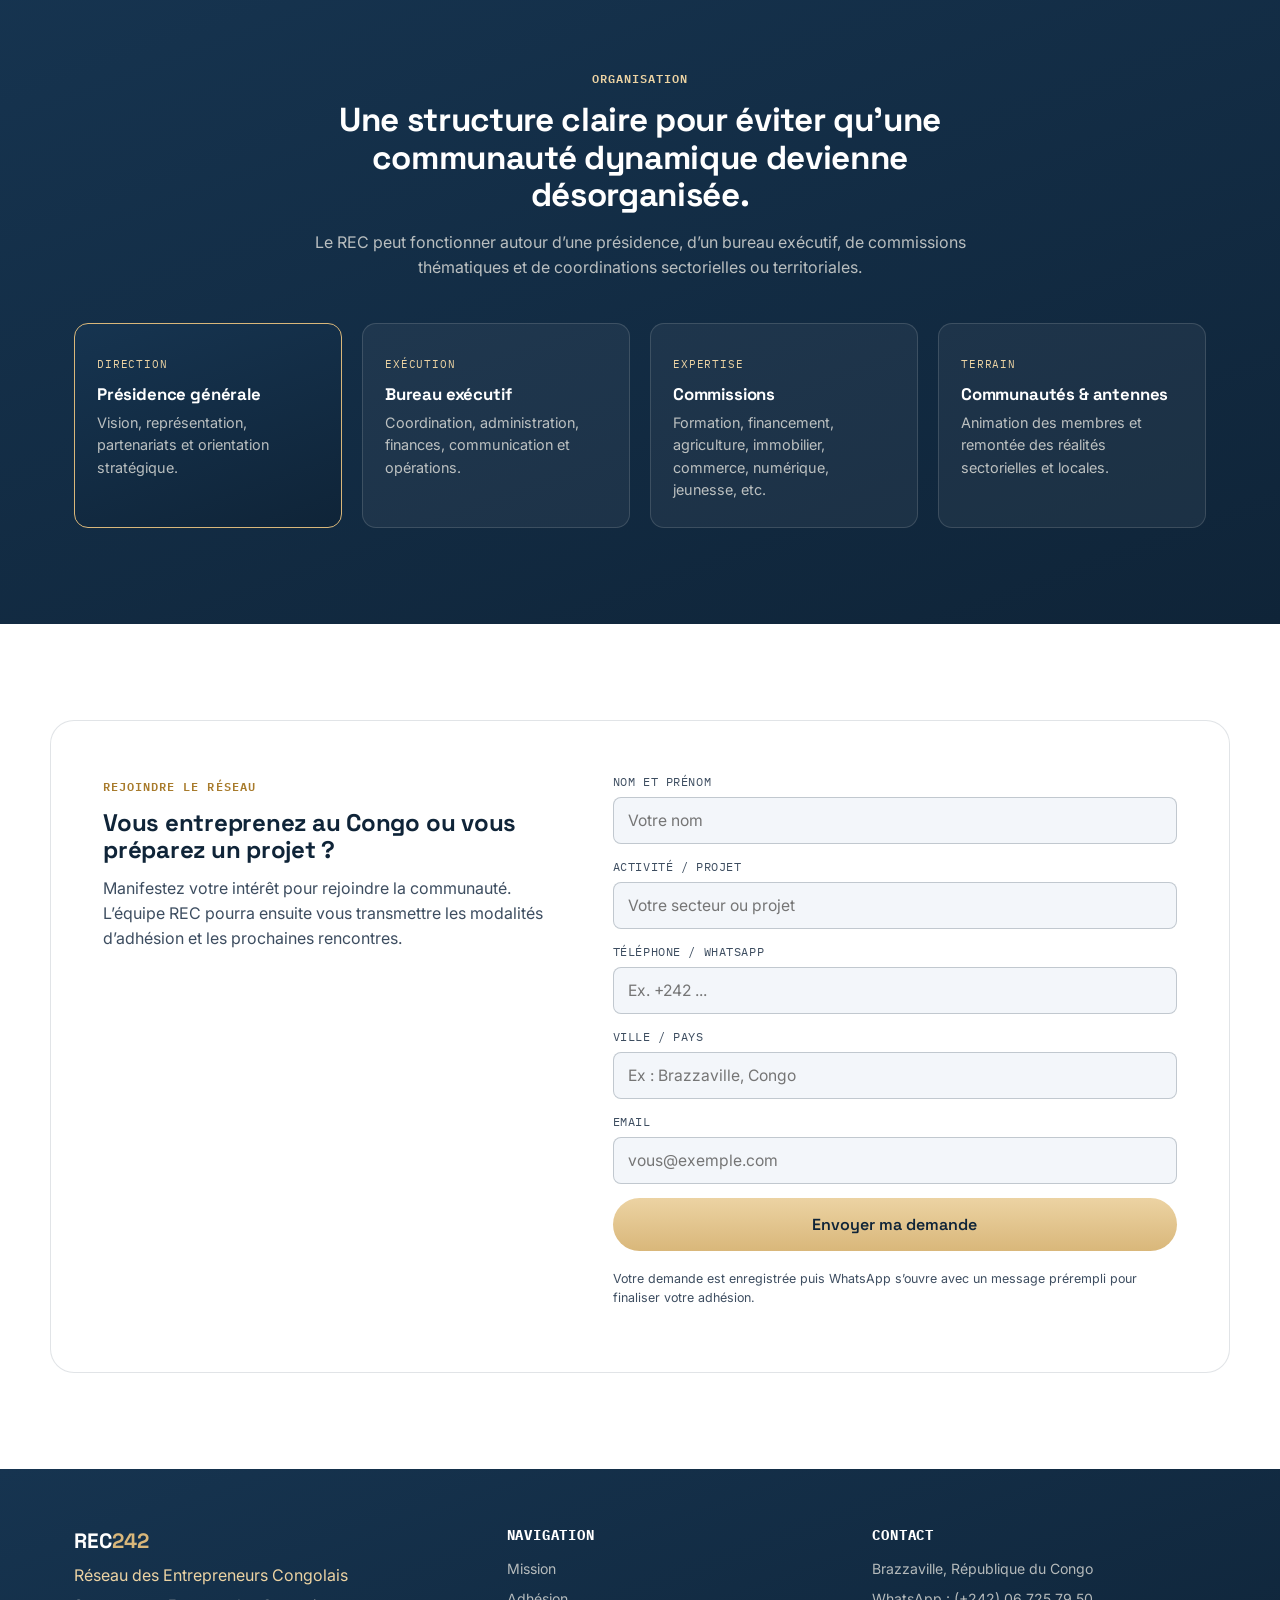
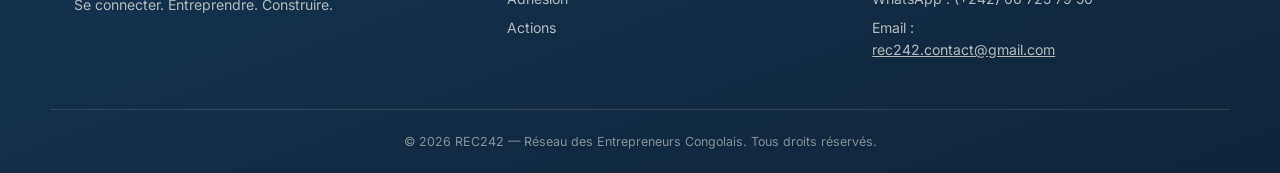
==== commit 0504830c: "Compteur de visites Vercel Web Analytics sur le site et la démo REC 242 Connect Co-Authored-By: Clau" ====
--- a/index.html
+++ b/index.html
@@ -9,6 +9,8 @@
   <link rel="preconnect" href="https://fonts.gstatic.com" crossorigin>
   <link href="https://fonts.googleapis.com/css2?family=Space+Grotesk:wght@500;600;700&family=Inter:wght@400;500;600;700;800&family=IBM+Plex+Mono:wght@500;600&display=swap" rel="stylesheet">
   <link rel="stylesheet" href="styles.css" />
+<script>window.va=window.va||function(){(window.vaq=window.vaq||[]).push(arguments);};</script>
+<script defer src="/_vercel/insights/script.js"></script>
 </head>
 <body>
   <header class="site-header">
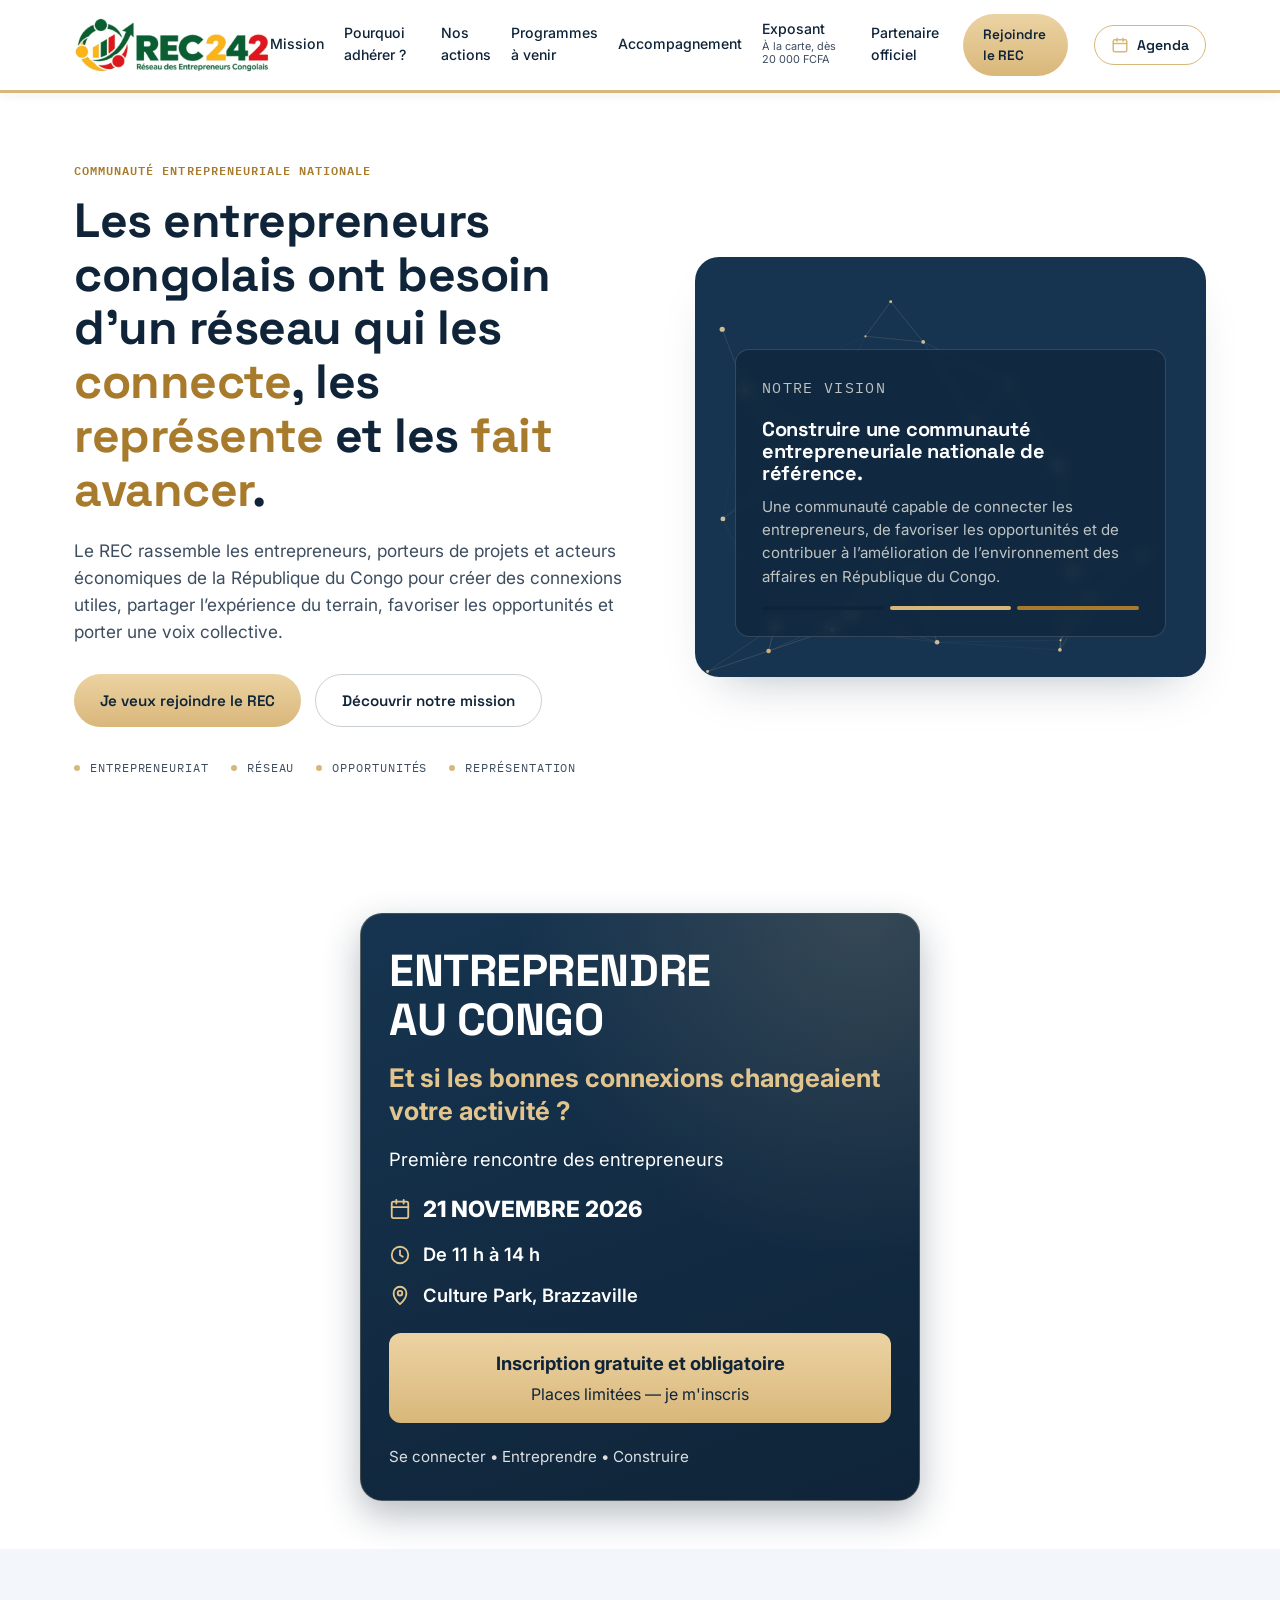
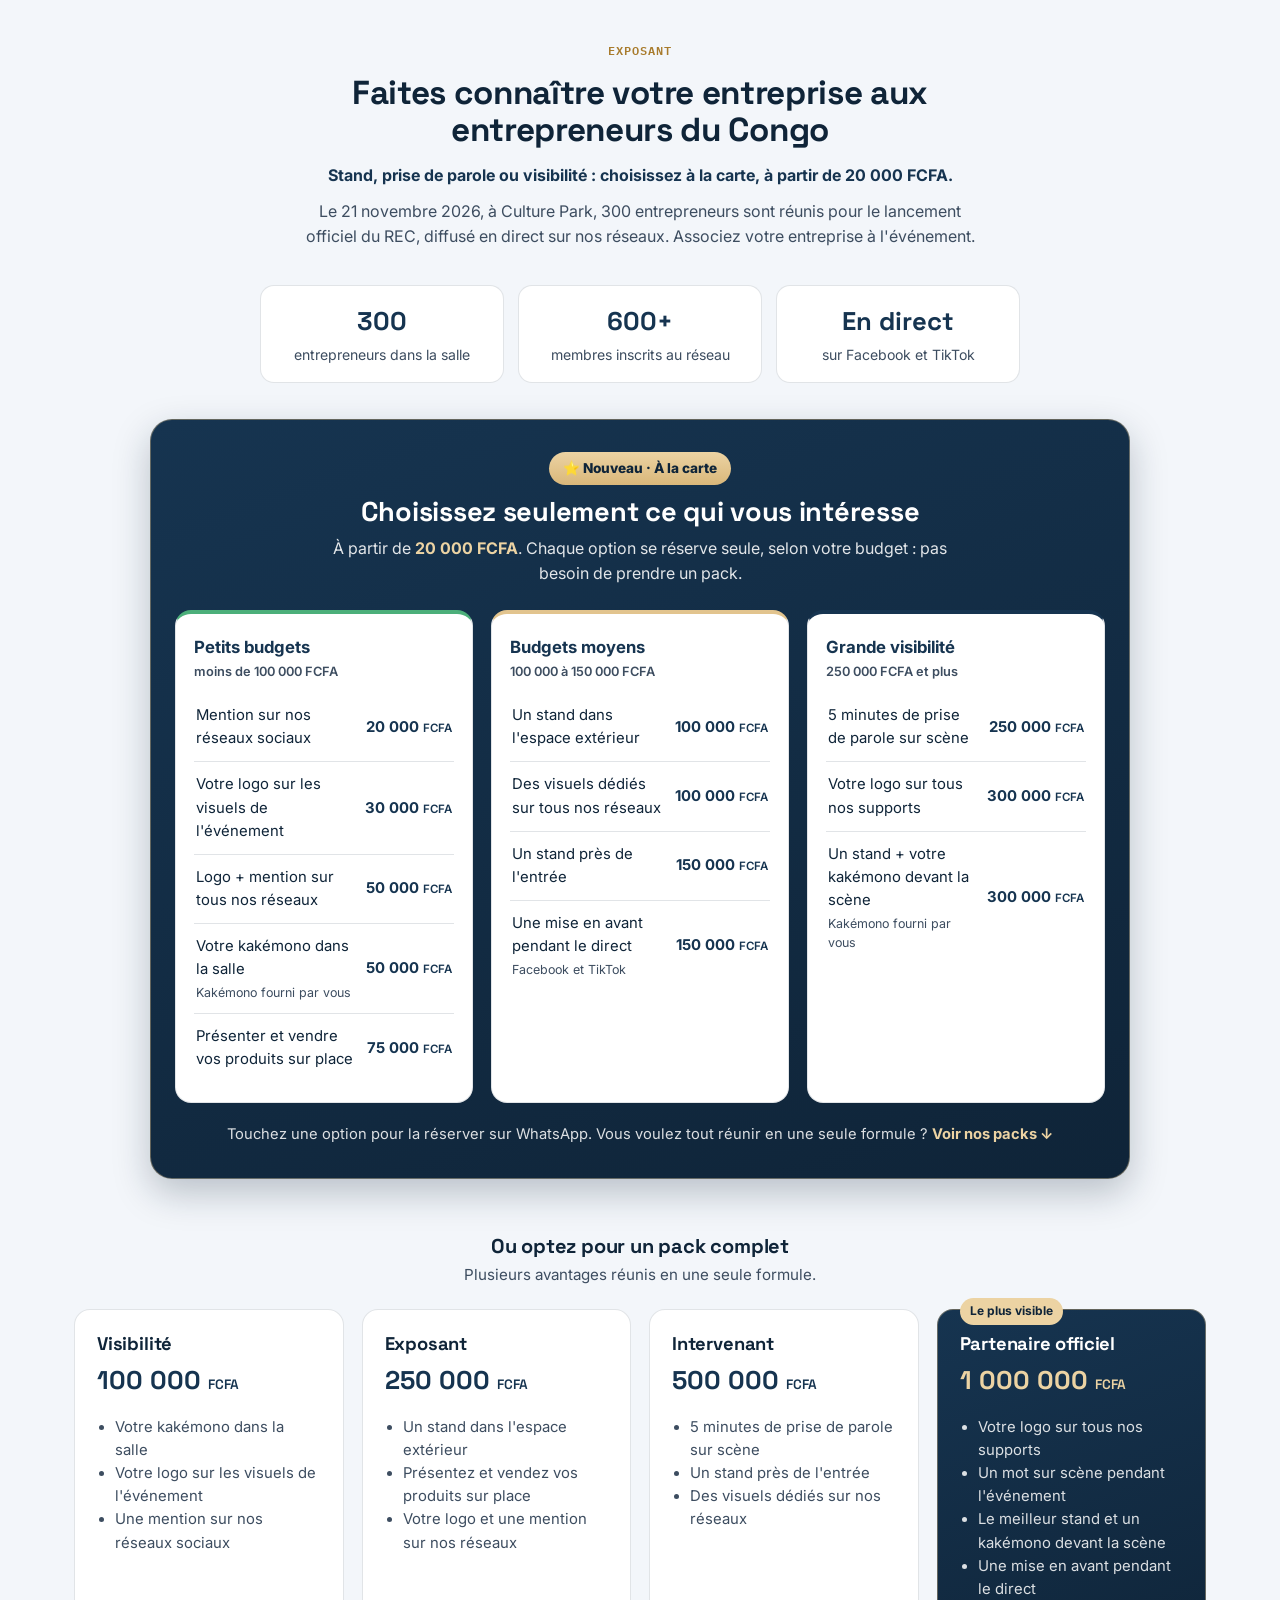
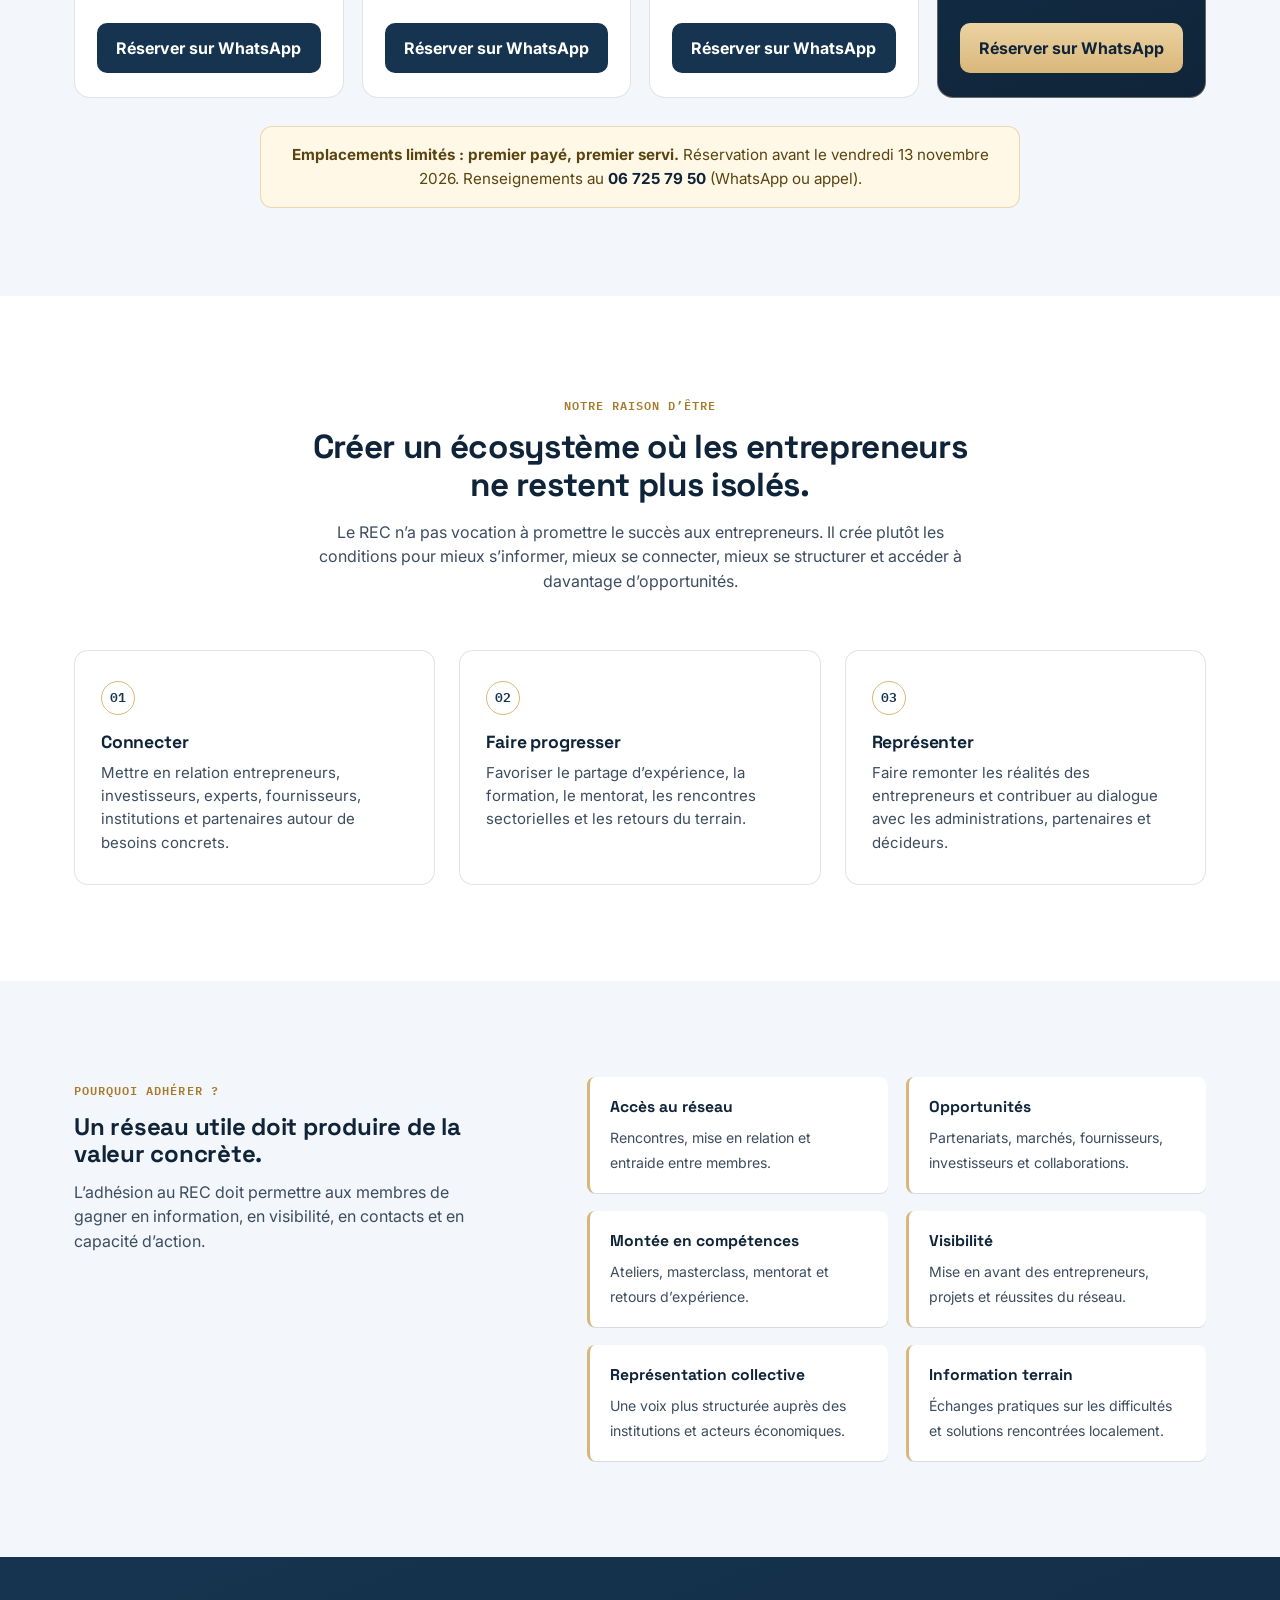
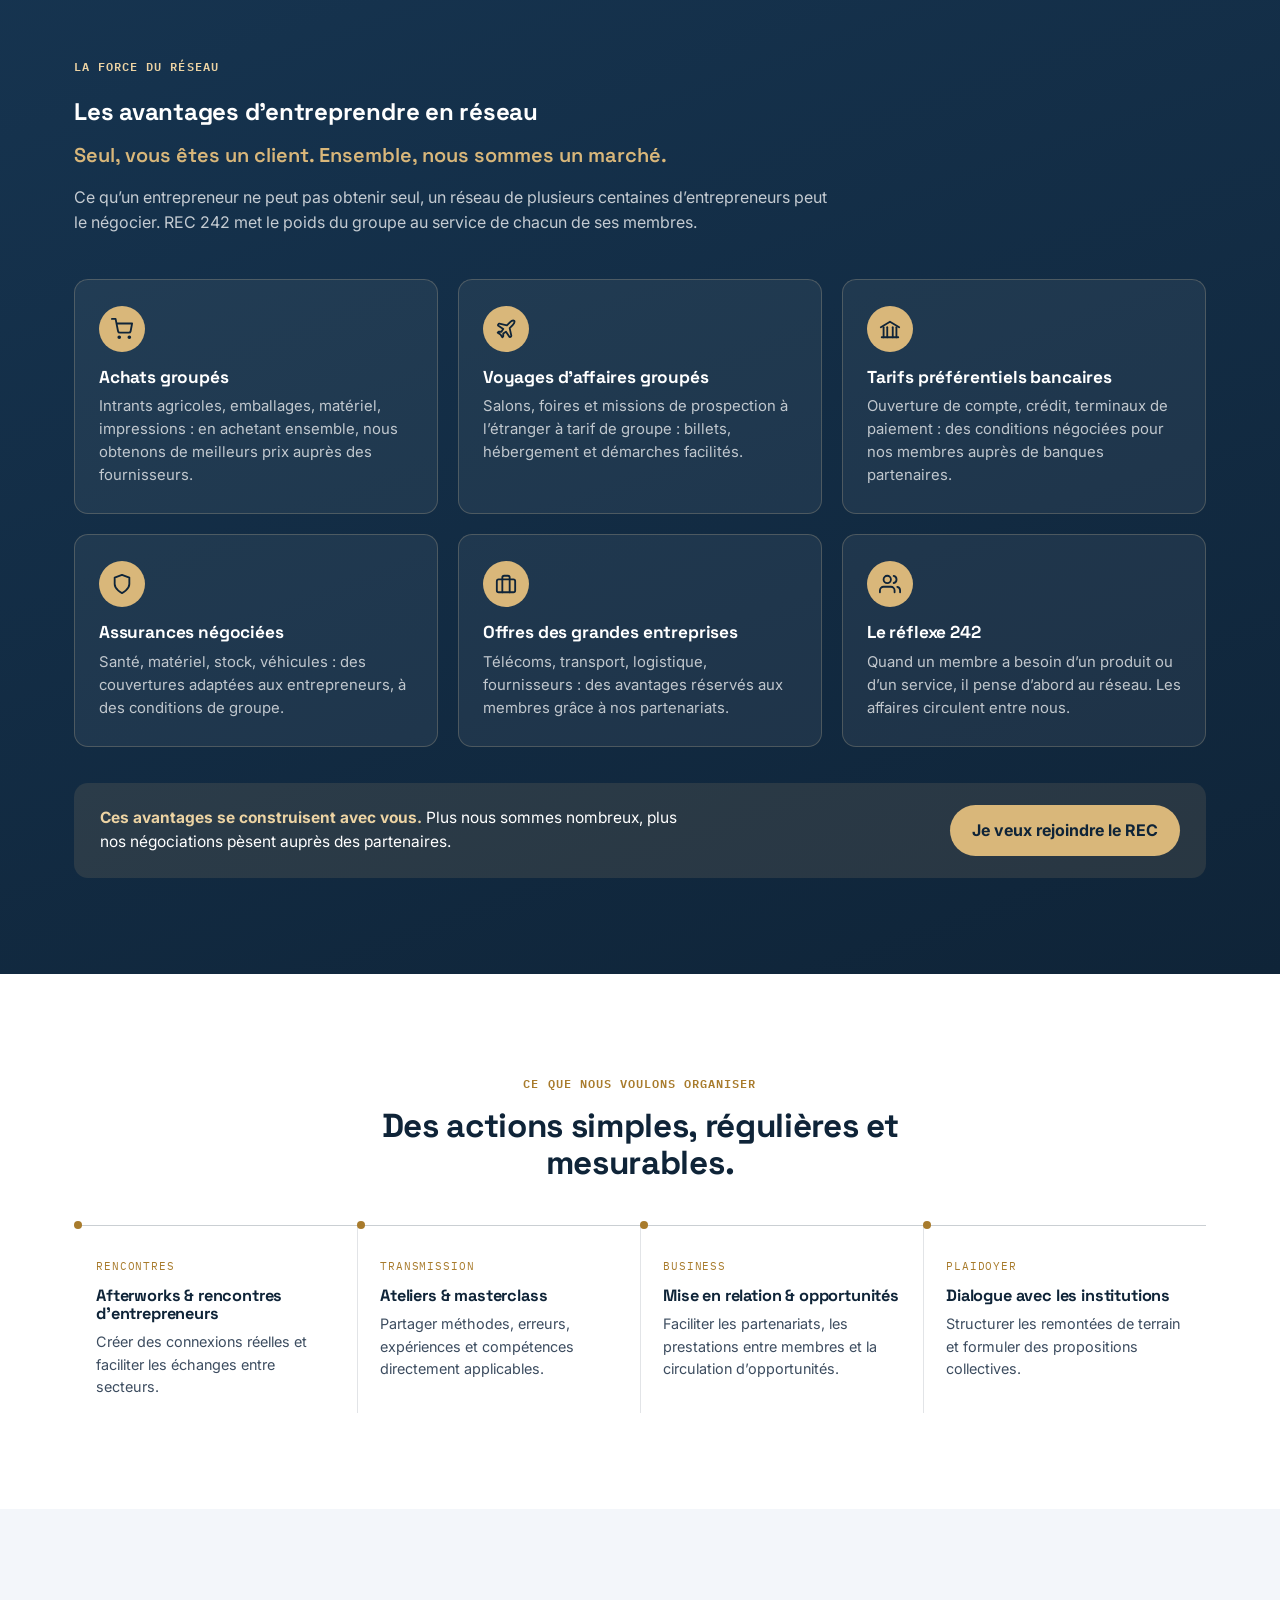
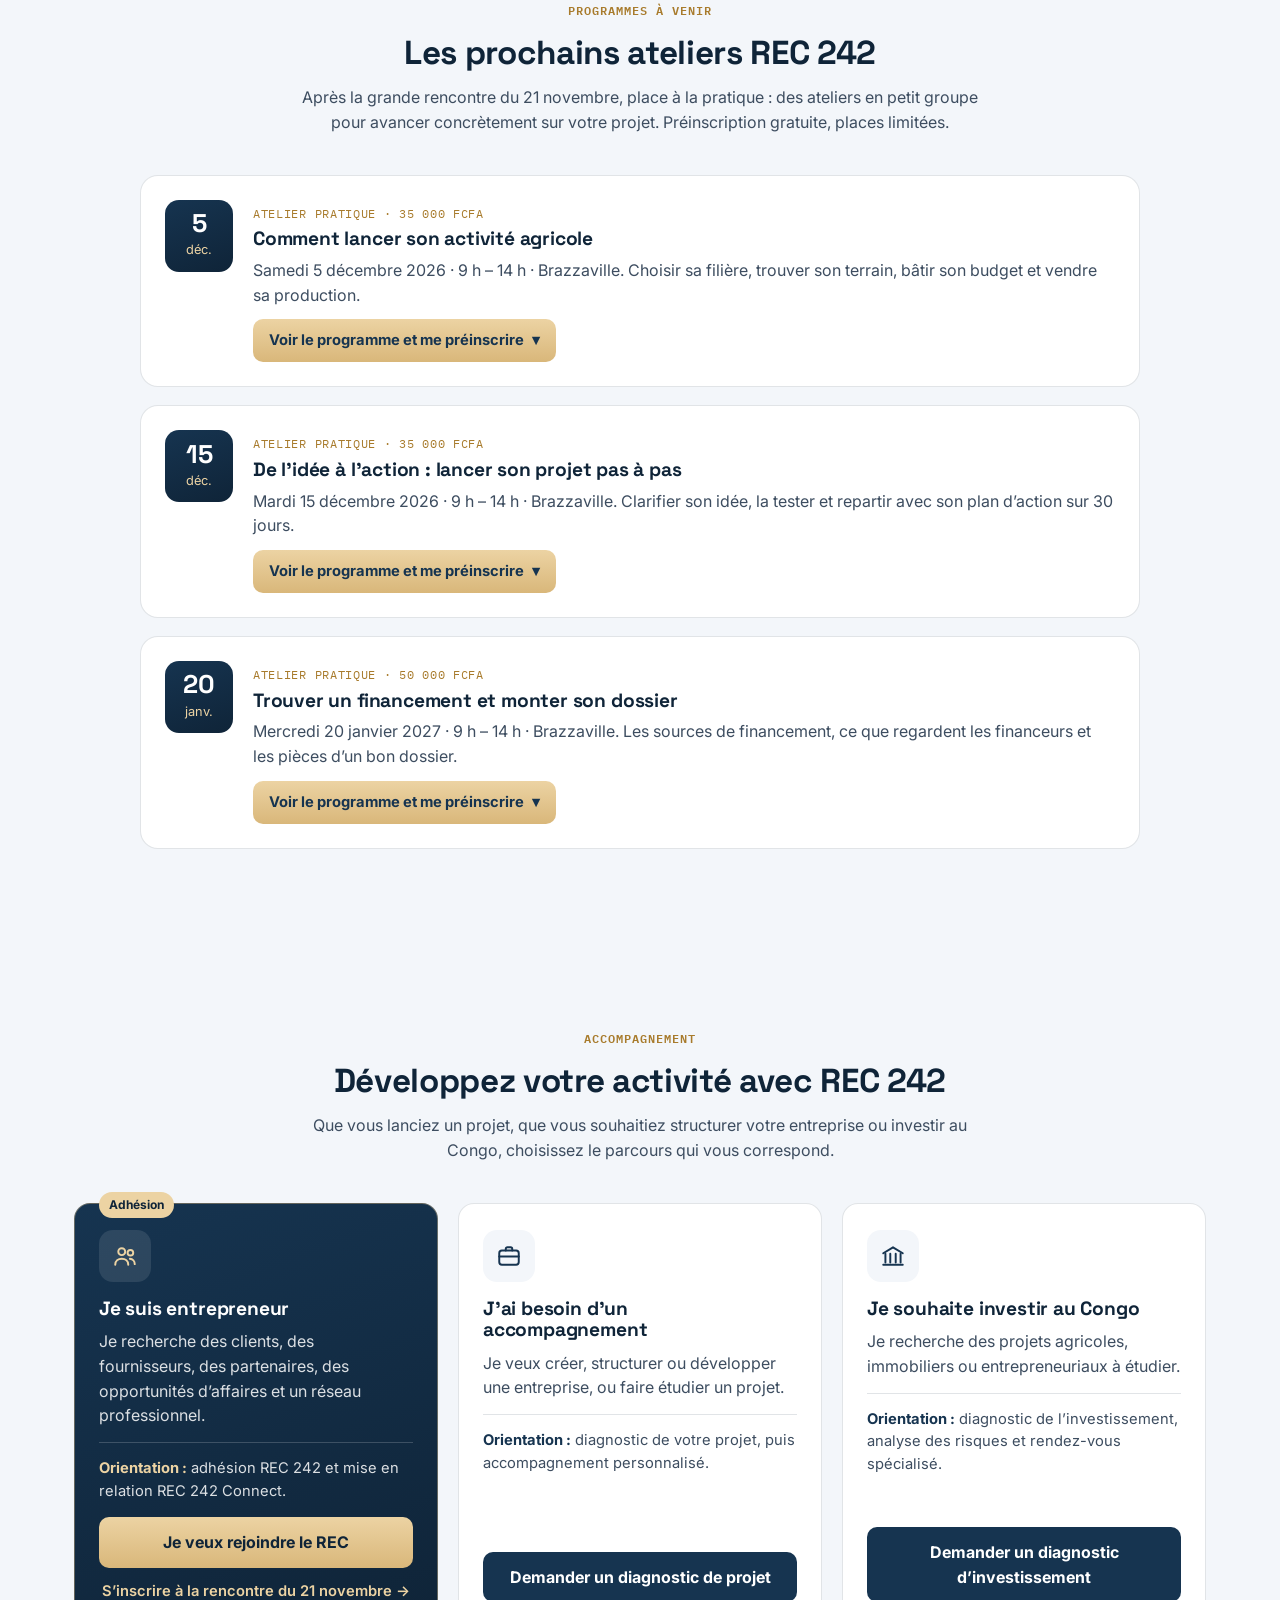
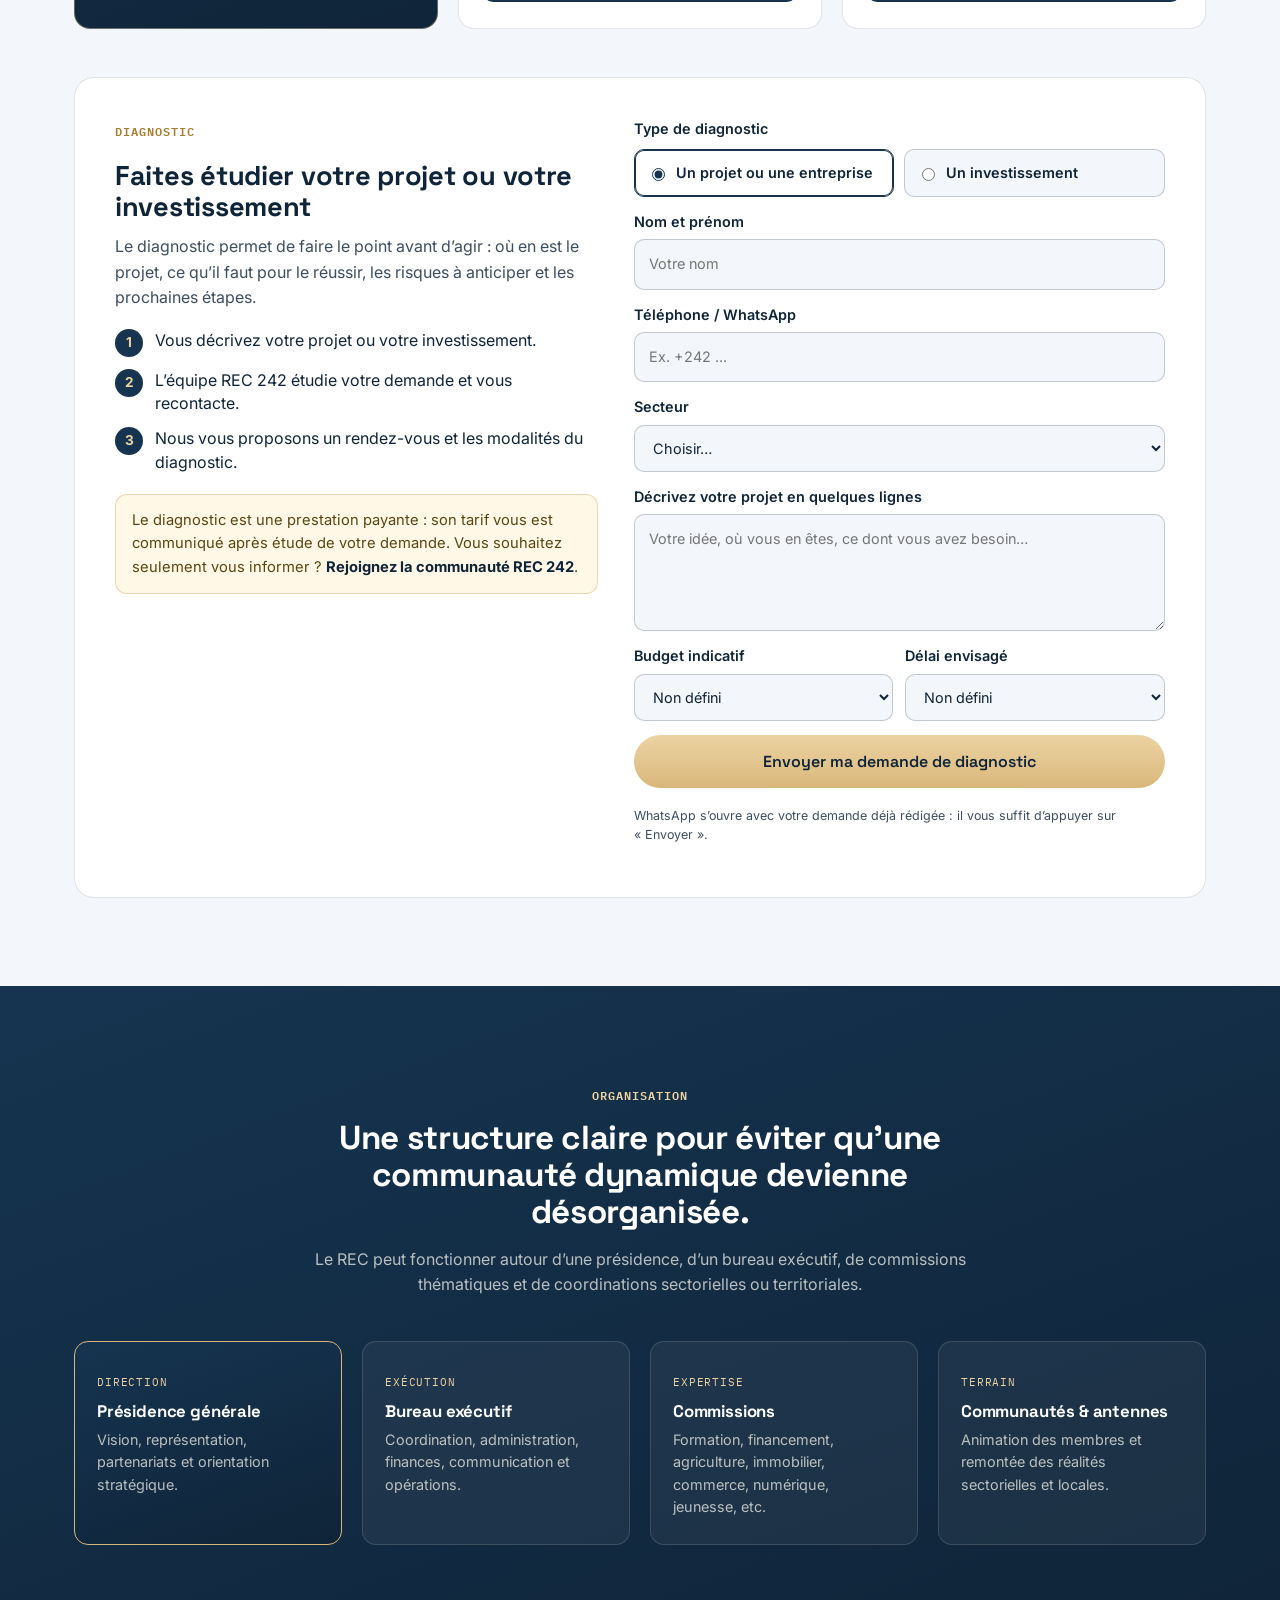
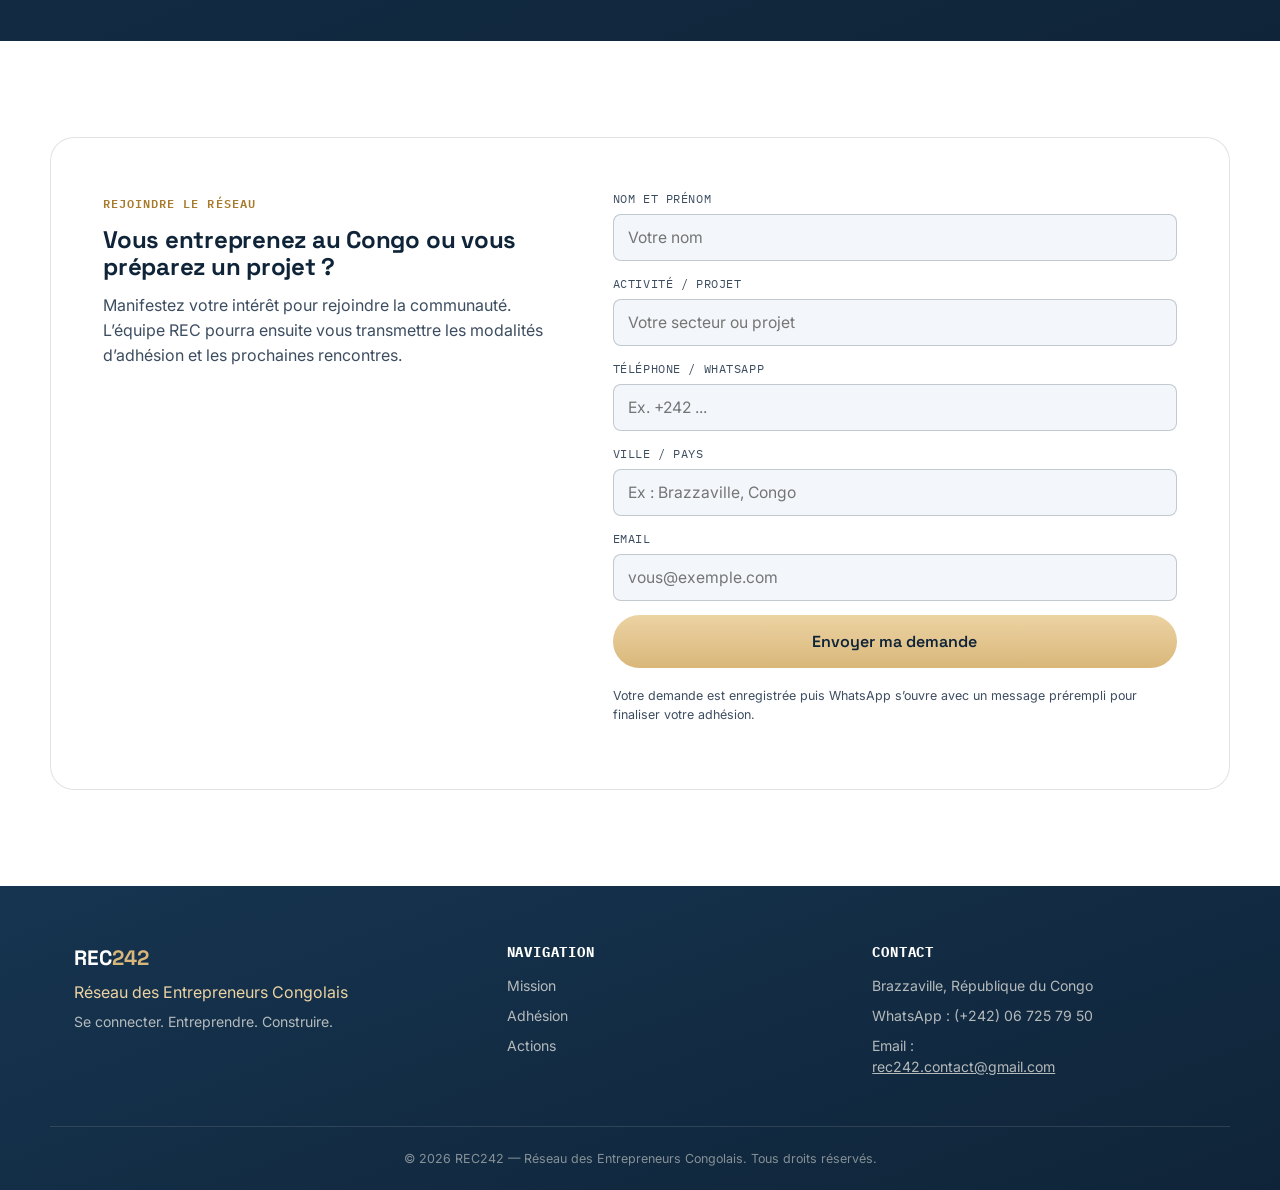
==== commit 56139fac: "Ajout de la section « Les avantages d'entreprendre en réseau » Co-Authored-By: Claude Opus 5.5 <nore" ====
--- a/index.html
+++ b/index.html
@@ -394,6 +394,75 @@
       </div>
     </section>
 
+    <!-- ===== SECTION LA FORCE DU RÉSEAU ===== -->
+    <section class="rec-force" id="force-du-reseau">
+      <style>
+        .rec-force { padding: 96px 0; background: linear-gradient(160deg, #163450 0%, #0f2438 100%); color: #fff; }
+        .rec-force__head { max-width: 760px; margin-bottom: 44px; }
+        .rec-force .eyebrow { color: var(--gold-soft); }
+        .rec-force h2 { color: #fff; margin: 10px 0 14px; }
+        .rec-force__head .rec-force__hook { font-family: var(--font-display); font-size: 1.25rem; color: var(--gold); margin: 0 0 14px; font-weight: 600; }
+        .rec-force__head p { color: rgba(255,255,255,0.75); margin: 0; }
+        .rec-force__grid { display: grid; grid-template-columns: repeat(3, 1fr); gap: 20px; }
+        .rec-force__item { background: rgba(255,255,255,0.06); border: 1px solid rgba(236,211,163,0.22); border-radius: var(--radius); padding: 26px 24px; transition: transform .2s ease, border-color .2s ease; }
+        .rec-force__item:hover { transform: translateY(-4px); border-color: var(--gold); }
+        .rec-force__ico { width: 46px; height: 46px; border-radius: 50%; background: var(--gold); display: flex; align-items: center; justify-content: center; margin-bottom: 16px; }
+        .rec-force__ico svg { width: 22px; height: 22px; stroke: #0f2438; fill: none; stroke-width: 2; stroke-linecap: round; stroke-linejoin: round; }
+        .rec-force__item h3 { color: #fff; font-family: var(--font-display); font-size: 1.08rem; margin: 0 0 8px; }
+        .rec-force__item p { color: rgba(255,255,255,0.72); font-size: 0.93rem; margin: 0; line-height: 1.55; }
+        .rec-force__foot { margin-top: 36px; display: flex; align-items: center; justify-content: space-between; gap: 24px; flex-wrap: wrap; padding: 22px 26px; border-radius: var(--radius); background: rgba(217,183,122,0.12); }
+        .rec-force__foot p { margin: 0; color: #fff; max-width: 60ch; font-size: 0.97rem; }
+        .rec-force__foot strong { color: var(--gold-soft); }
+        .rec-force__cta { display: inline-block; background: var(--gold); color: #0f2438; font-weight: 700; padding: 13px 22px; border-radius: 999px; text-decoration: none; white-space: nowrap; }
+        @media (max-width: 900px) { .rec-force__grid { grid-template-columns: 1fr 1fr; } }
+        @media (max-width: 600px) { .rec-force { padding: 64px 0; } .rec-force__grid { grid-template-columns: 1fr; } .rec-force__head .rec-force__hook { font-size: 1.1rem; } .rec-force__item { display: grid; grid-template-columns: 46px 1fr; column-gap: 16px; padding: 20px; } .rec-force__ico { margin: 0; grid-row: span 2; } .rec-force__item h3 { align-self: center; } .rec-force__cta { width: 100%; text-align: center; } }
+      </style>
+      <div class="container">
+        <div class="rec-force__head" data-reveal>
+          <span class="eyebrow">La force du réseau</span>
+          <h2>Les avantages d’entreprendre en réseau</h2>
+          <p class="rec-force__hook">Seul, vous êtes un client. Ensemble, nous sommes un marché.</p>
+          <p>Ce qu’un entrepreneur ne peut pas obtenir seul, un réseau de plusieurs centaines d’entrepreneurs peut le négocier. REC 242 met le poids du groupe au service de chacun de ses membres.</p>
+        </div>
+        <div class="rec-force__grid" data-reveal>
+          <article class="rec-force__item">
+            <div class="rec-force__ico"><svg viewBox="0 0 24 24"><circle cx="9" cy="21" r="1"/><circle cx="20" cy="21" r="1"/><path d="M1 1h4l2.7 13.4a2 2 0 0 0 2 1.6h9.7a2 2 0 0 0 2-1.6L23 6H6"/></svg></div>
+            <h3>Achats groupés</h3>
+            <p>Intrants agricoles, emballages, matériel, impressions : en achetant ensemble, nous obtenons de meilleurs prix auprès des fournisseurs.</p>
+          </article>
+          <article class="rec-force__item">
+            <div class="rec-force__ico"><svg viewBox="0 0 24 24"><path d="M17.8 19.2 16 11l3.5-3.5C21 6 21.5 4 21 3c-1-.5-3 0-4.5 1.5L13 8 4.8 6.2c-.5-.1-.9.1-1.1.5l-.3.5c-.2.5-.1 1 .3 1.3L9 12l-2 3H4l-1 1 3 2 2 3 1-1v-3l3-2 3.5 5.3c.3.4.8.5 1.3.3l.5-.2c.4-.3.6-.7.5-1.2z"/></svg></div>
+            <h3>Voyages d’affaires groupés</h3>
+            <p>Salons, foires et missions de prospection à l’étranger à tarif de groupe : billets, hébergement et démarches facilités.</p>
+          </article>
+          <article class="rec-force__item">
+            <div class="rec-force__ico"><svg viewBox="0 0 24 24"><path d="M3 21h18"/><path d="M5 21V10"/><path d="M19 21V10"/><path d="M9 21V10"/><path d="M15 21V10"/><path d="m2 10 10-6 10 6"/></svg></div>
+            <h3>Tarifs préférentiels bancaires</h3>
+            <p>Ouverture de compte, crédit, terminaux de paiement : des conditions négociées pour nos membres auprès de banques partenaires.</p>
+          </article>
+          <article class="rec-force__item">
+            <div class="rec-force__ico"><svg viewBox="0 0 24 24"><path d="M12 22s8-4 8-10V5l-8-3-8 3v7c0 6 8 10 8 10z"/></svg></div>
+            <h3>Assurances négociées</h3>
+            <p>Santé, matériel, stock, véhicules : des couvertures adaptées aux entrepreneurs, à des conditions de groupe.</p>
+          </article>
+          <article class="rec-force__item">
+            <div class="rec-force__ico"><svg viewBox="0 0 24 24"><rect x="2" y="7" width="20" height="14" rx="2"/><path d="M16 21V5a2 2 0 0 0-2-2h-4a2 2 0 0 0-2 2v16"/></svg></div>
+            <h3>Offres des grandes entreprises</h3>
+            <p>Télécoms, transport, logistique, fournisseurs : des avantages réservés aux membres grâce à nos partenariats.</p>
+          </article>
+          <article class="rec-force__item">
+            <div class="rec-force__ico"><svg viewBox="0 0 24 24"><path d="M17 21v-2a4 4 0 0 0-4-4H5a4 4 0 0 0-4 4v2"/><circle cx="9" cy="7" r="4"/><path d="M23 21v-2a4 4 0 0 0-3-3.9"/><path d="M16 3.1a4 4 0 0 1 0 7.8"/></svg></div>
+            <h3>Le réflexe 242</h3>
+            <p>Quand un membre a besoin d’un produit ou d’un service, il pense d’abord au réseau. Les affaires circulent entre nous.</p>
+          </article>
+        </div>
+        <div class="rec-force__foot" data-reveal>
+          <p><strong>Ces avantages se construisent avec vous.</strong> Plus nous sommes nombreux, plus nos négociations pèsent auprès des partenaires.</p>
+          <a class="rec-force__cta" href="#adhesion">Je veux rejoindre le REC</a>
+        </div>
+      </div>
+    </section>
+
     <section class="section" id="actions">
       <div class="container">
         <div class="section-heading compact" data-reveal>
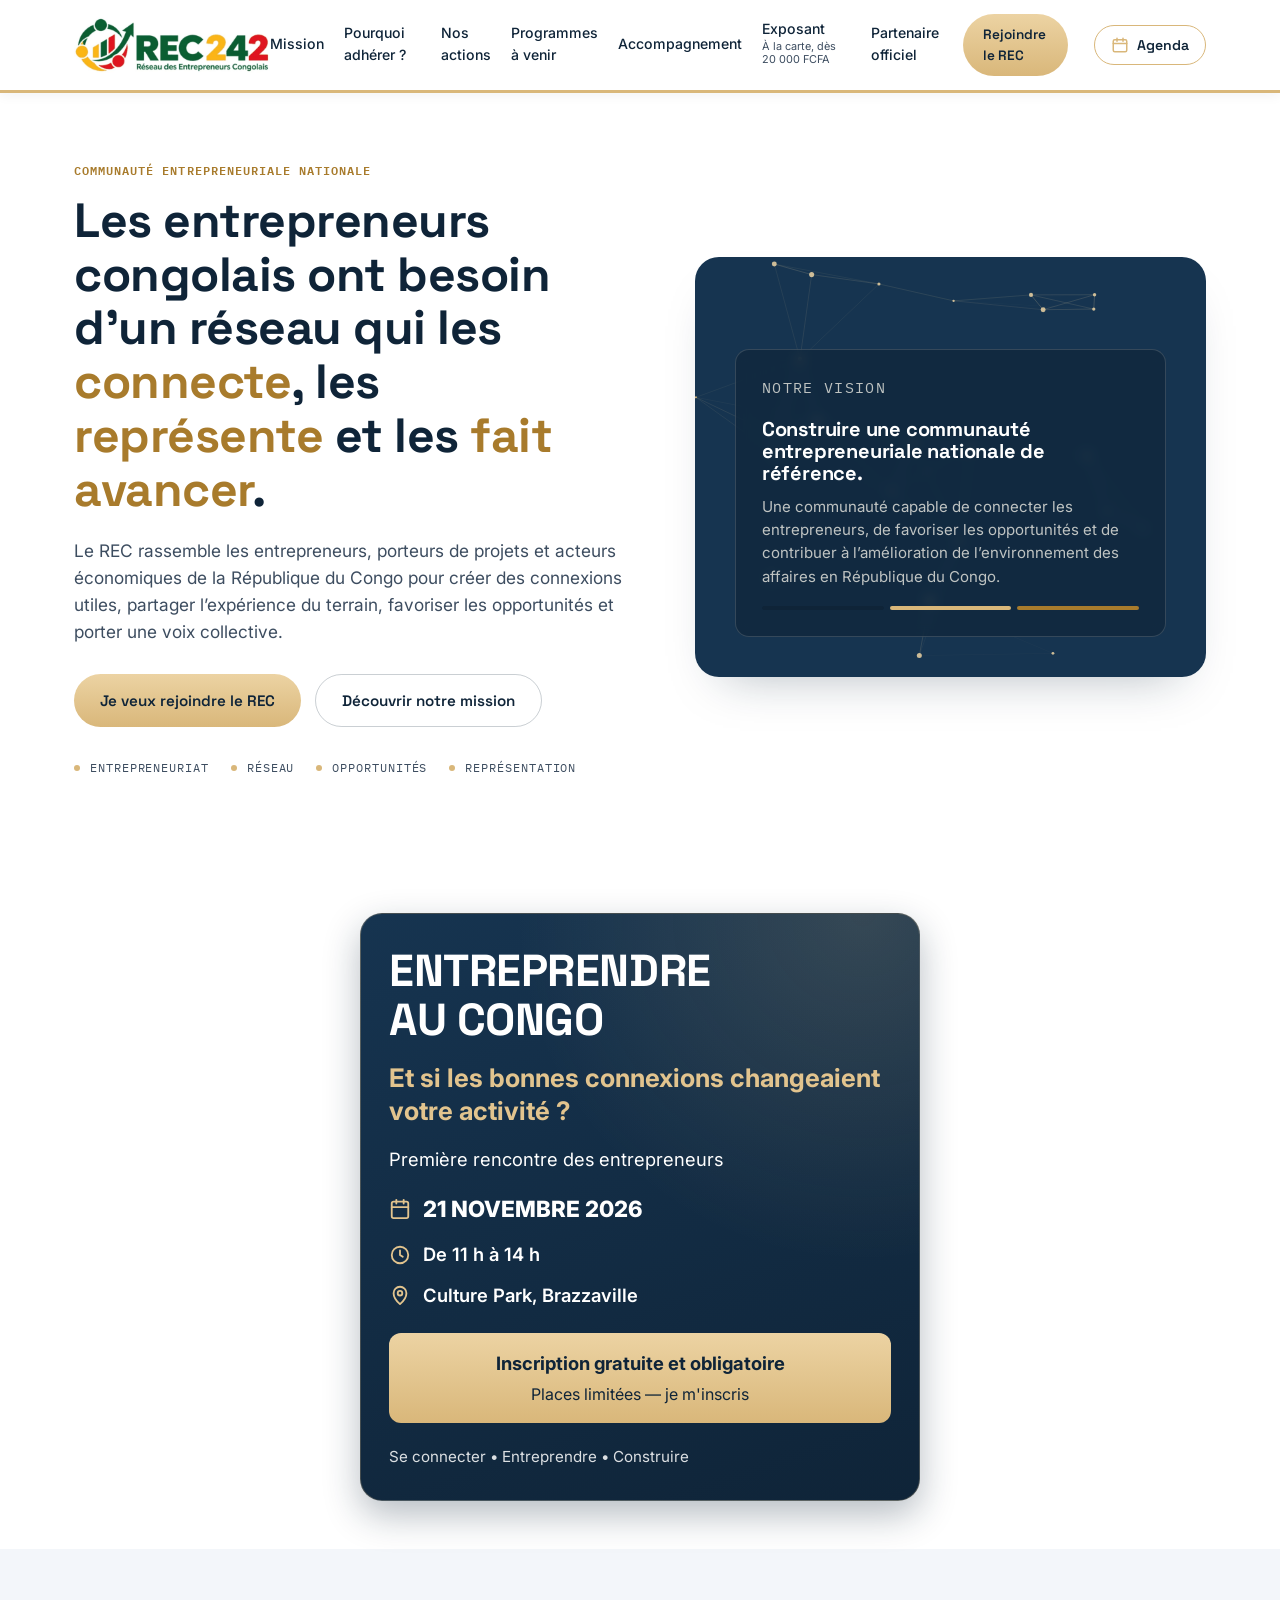
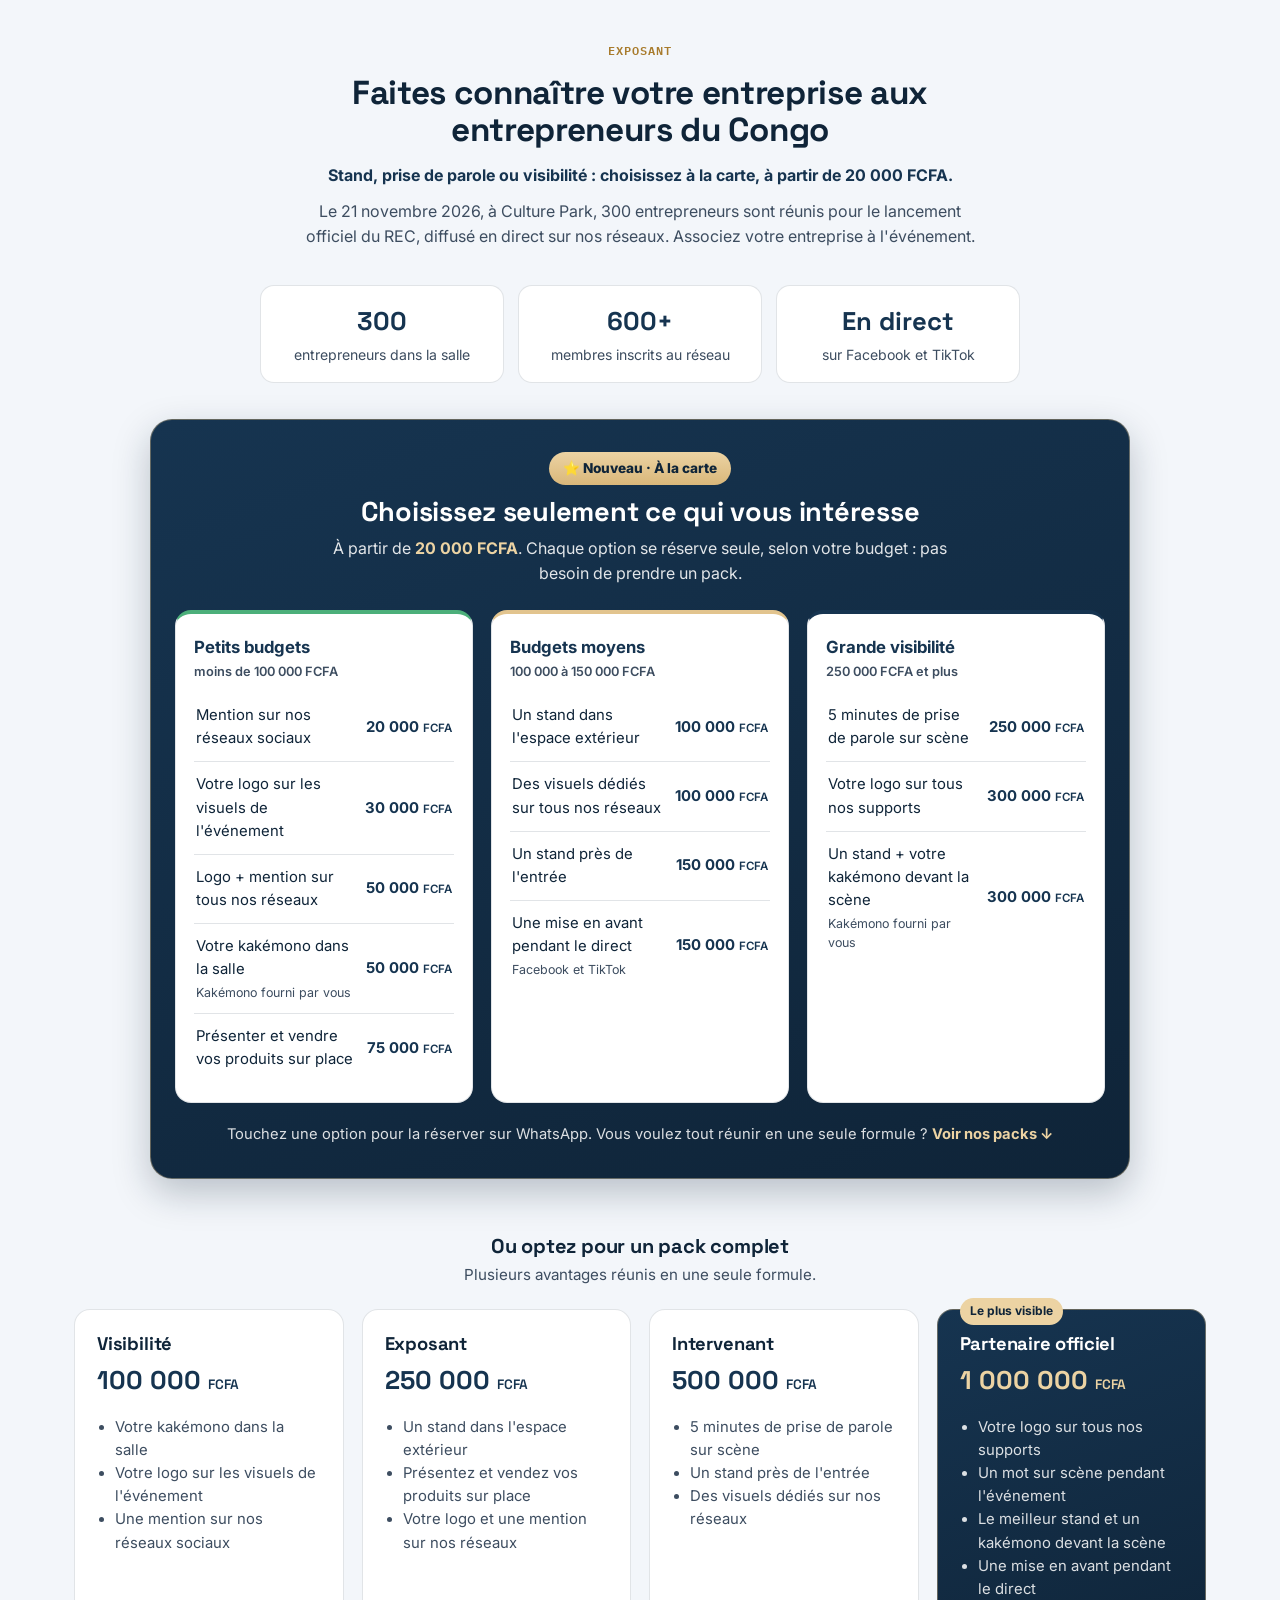
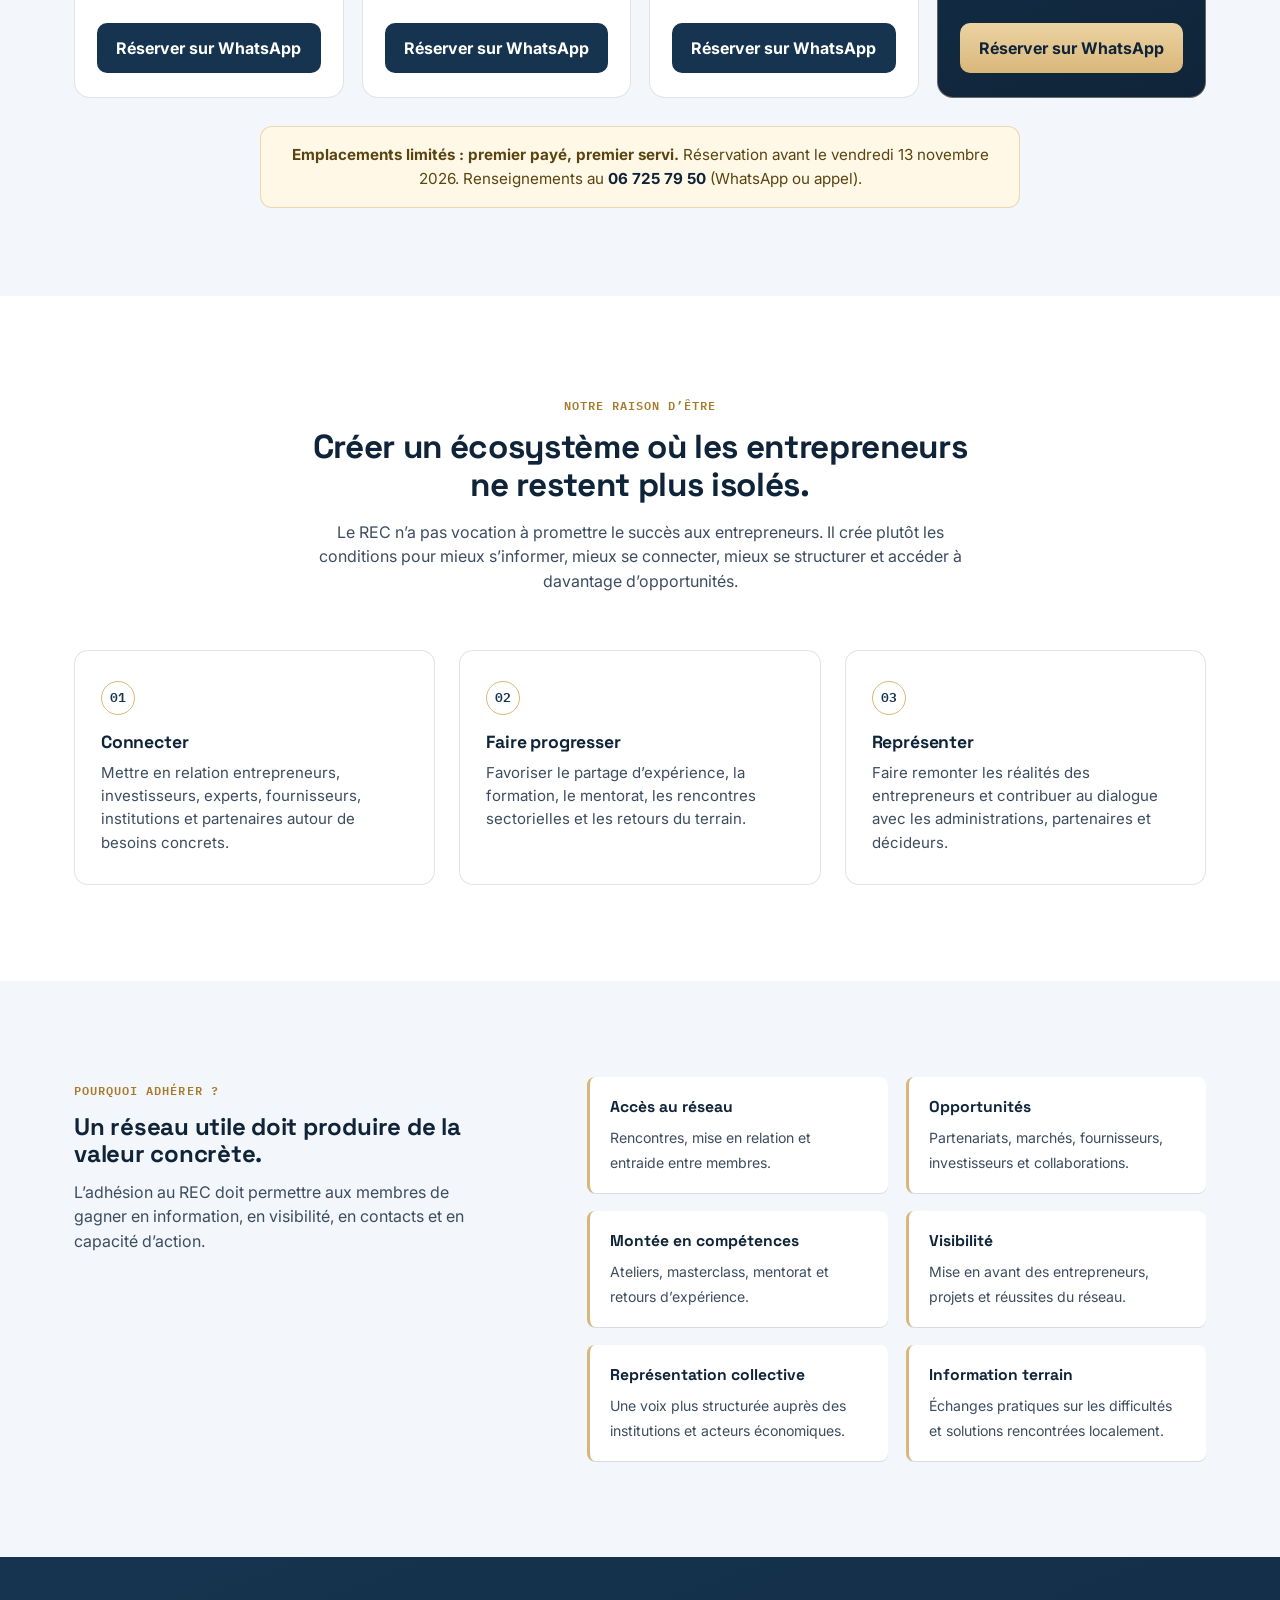
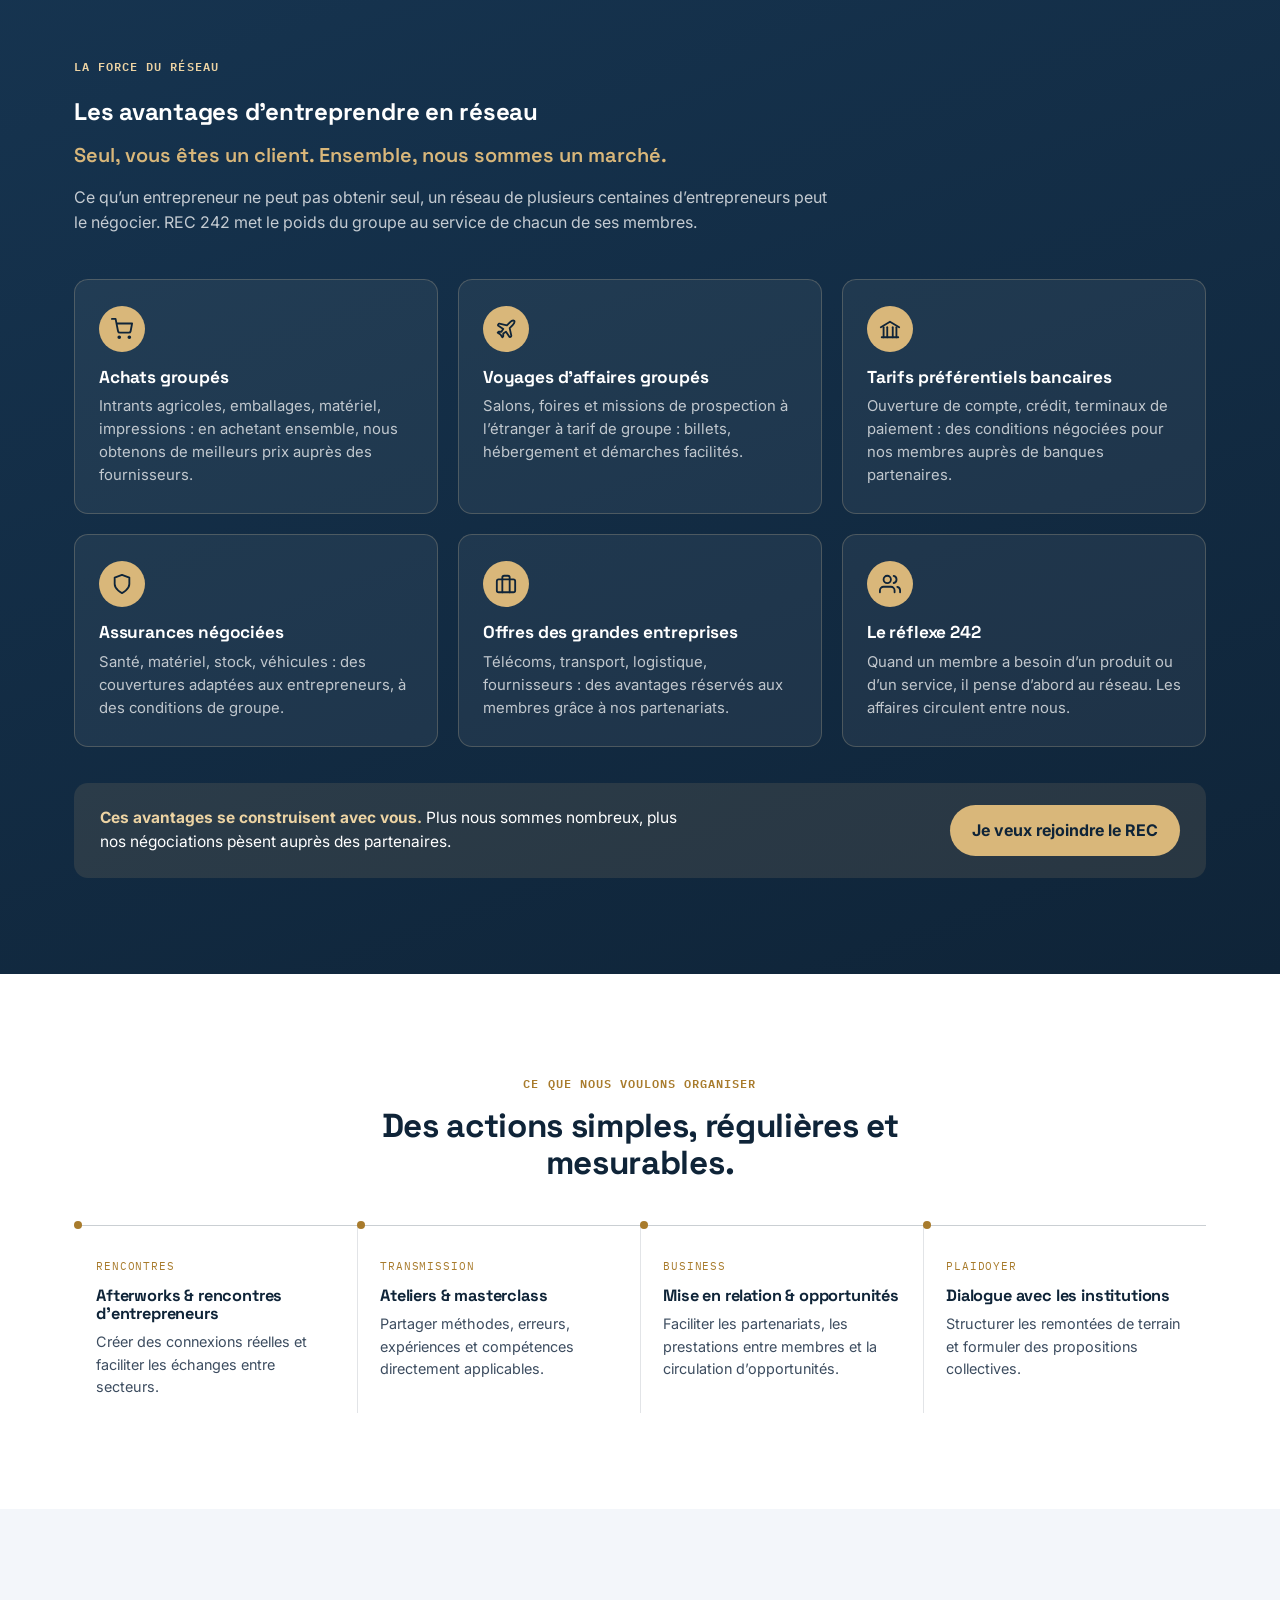
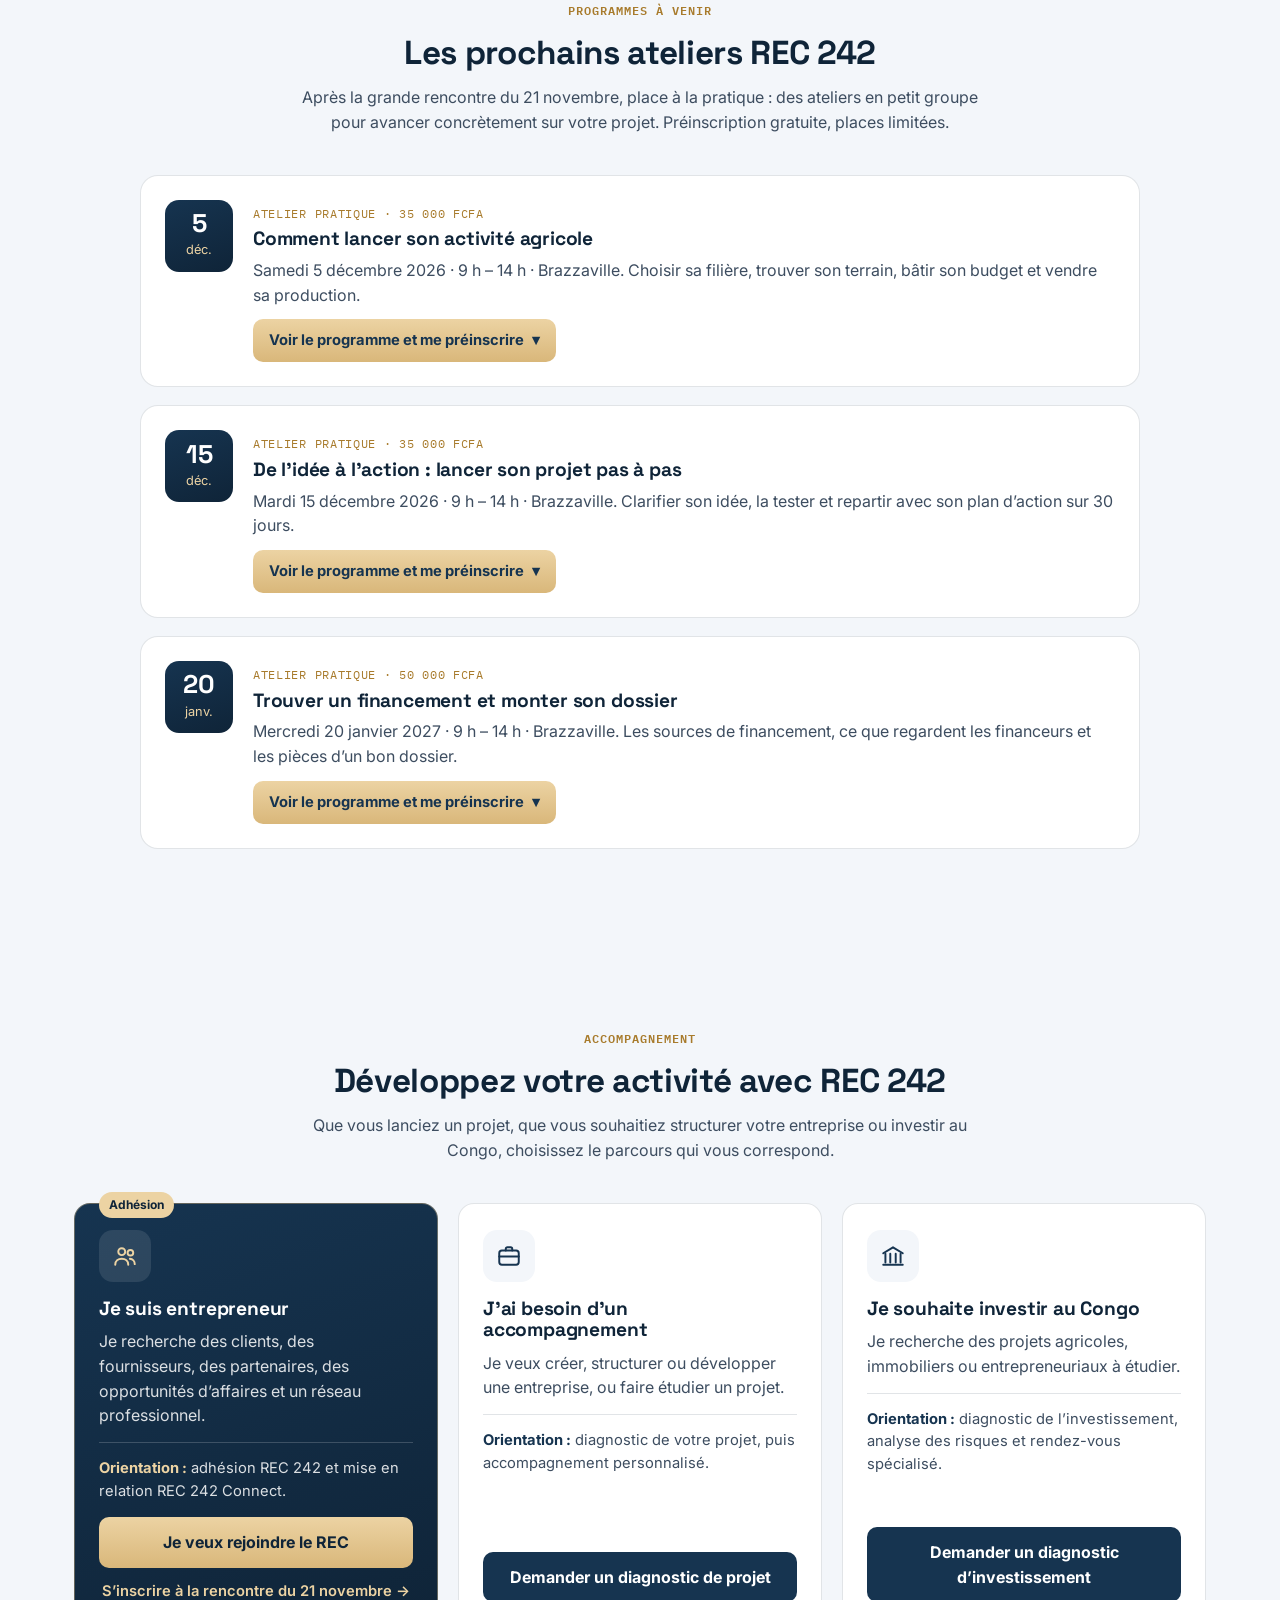
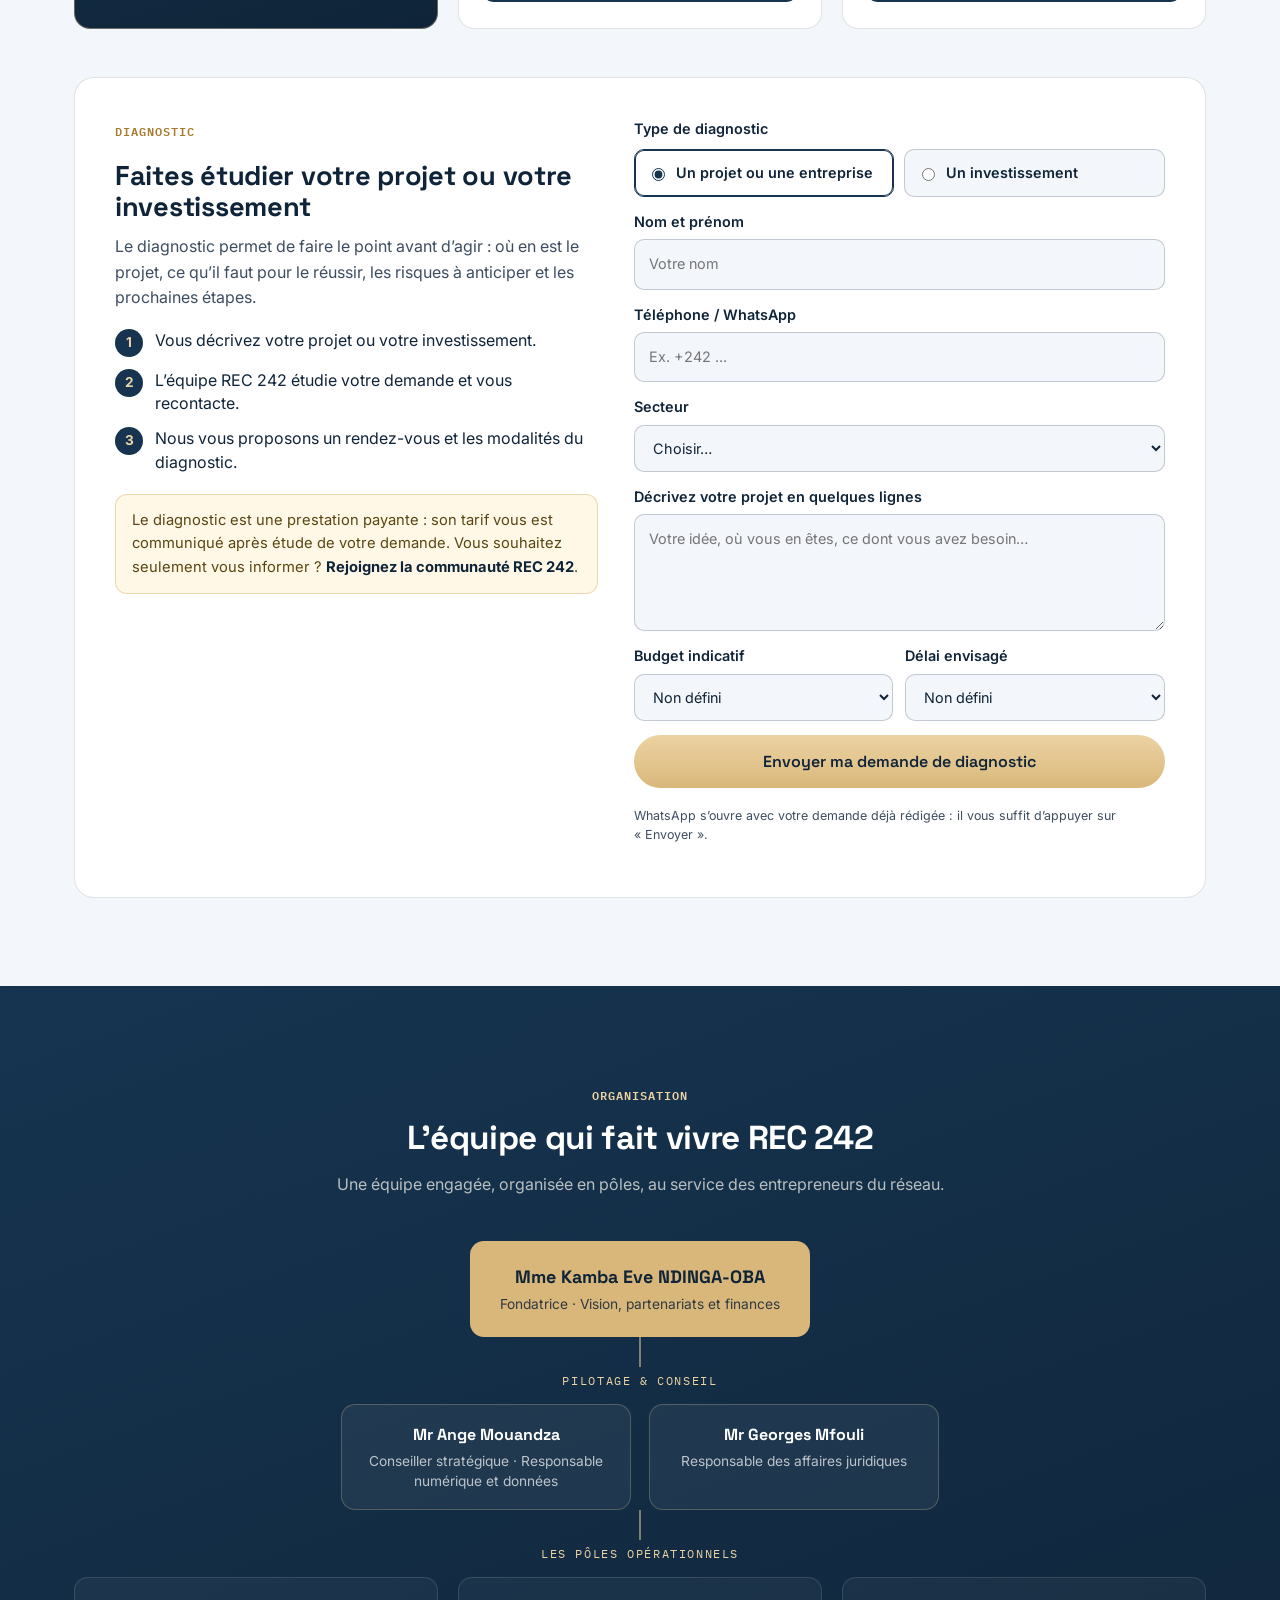
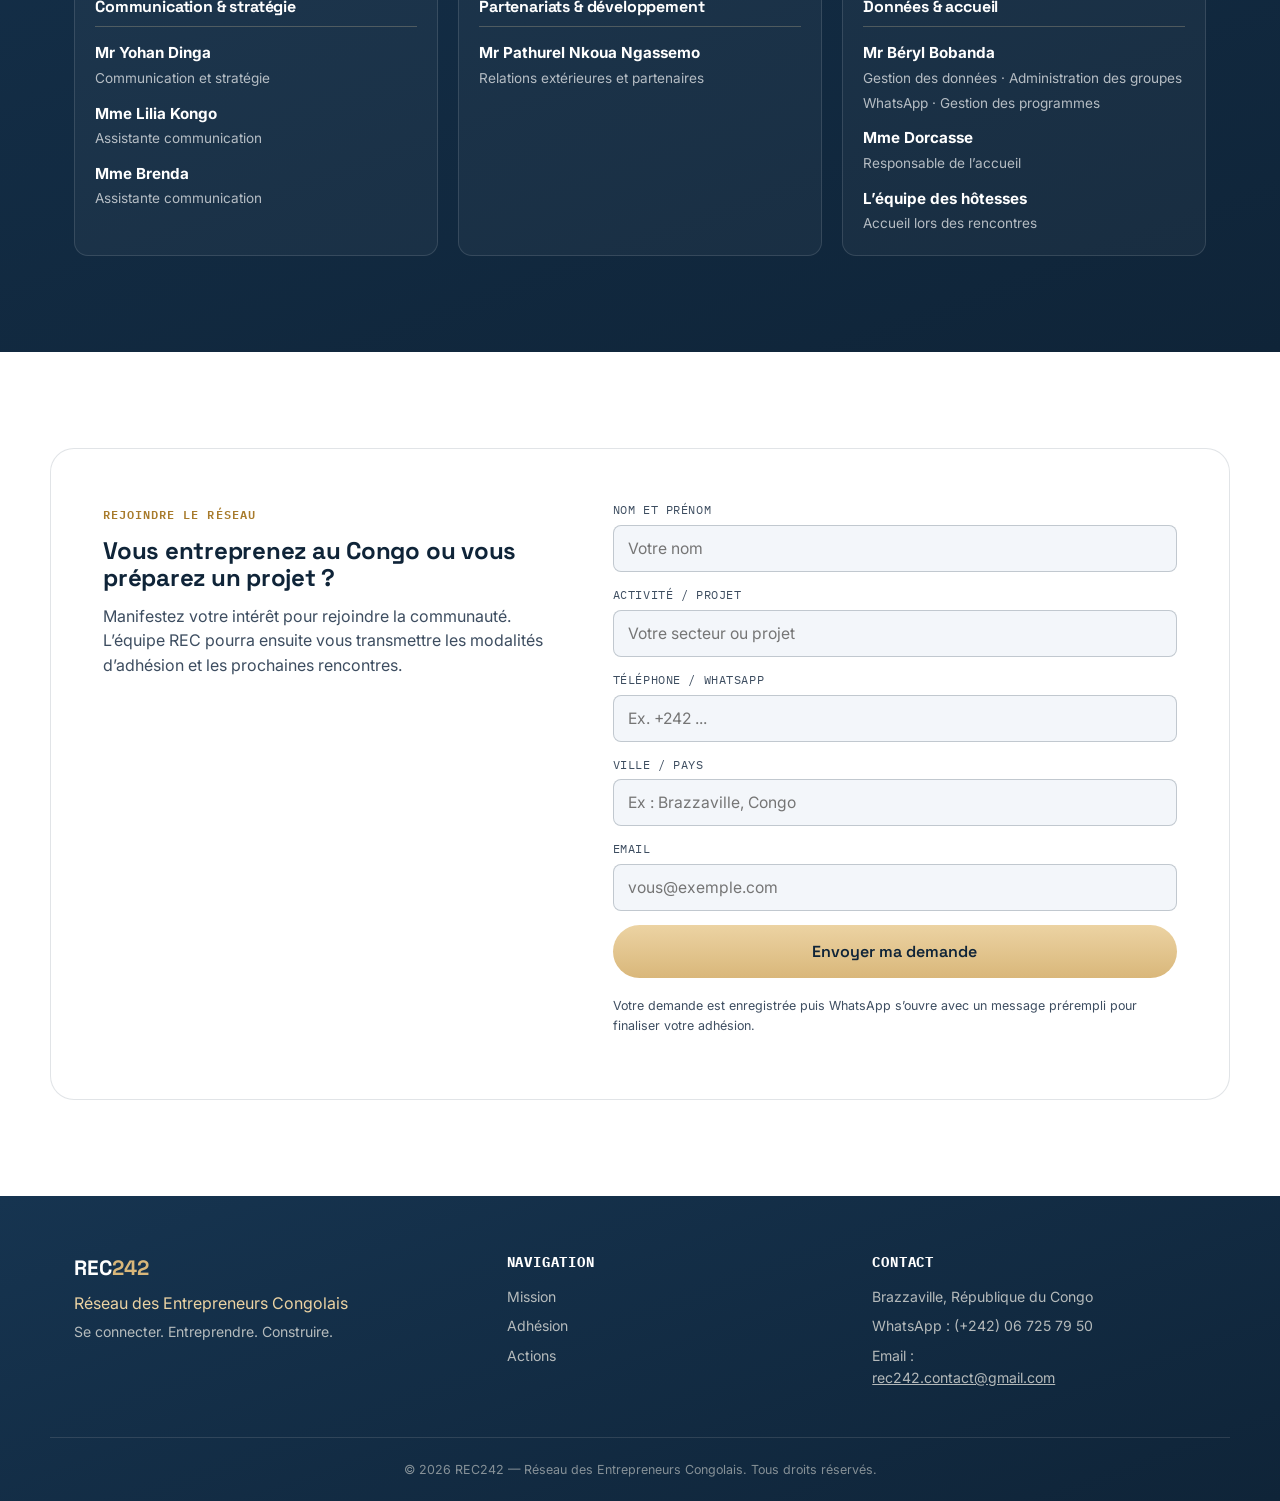
==== commit 497a4fbc: "Organigramme de l'équipe REC 242 dans la section Organisation Co-Authored-By: Claude Opus 5.5 <norep" ====
--- a/index.html
+++ b/index.html
@@ -988,14 +988,65 @@
       <div class="container">
         <div class="section-heading compact inverse" data-reveal>
           <span class="eyebrow">Organisation</span>
-          <h2>Une structure claire pour éviter qu’une communauté dynamique devienne désorganisée.</h2>
-          <p>Le REC peut fonctionner autour d’une présidence, d’un bureau exécutif, de commissions thématiques et de coordinations sectorielles ou territoriales.</p>
-        </div>
-        <div class="org-grid" data-reveal>
-          <div class="org-card featured"><span>Direction</span><h3>Présidence générale</h3><p>Vision, représentation, partenariats et orientation stratégique.</p></div>
-          <div class="org-card"><span>Exécution</span><h3>Bureau exécutif</h3><p>Coordination, administration, finances, communication et opérations.</p></div>
-          <div class="org-card"><span>Expertise</span><h3>Commissions</h3><p>Formation, financement, agriculture, immobilier, commerce, numérique, jeunesse, etc.</p></div>
-          <div class="org-card"><span>Terrain</span><h3>Communautés & antennes</h3><p>Animation des membres et remontée des réalités sectorielles et locales.</p></div>
+          <h2>L’équipe qui fait vivre REC&nbsp;242</h2>
+          <p>Une équipe engagée, organisée en pôles, au service des entrepreneurs du réseau.</p>
+        </div>
+        <div class="rec-orga" data-reveal>
+          <style>
+            .rec-orga { margin-top: 8px; text-align: center; }
+            .rec-orga__lvl { display: flex; justify-content: center; gap: 18px; flex-wrap: wrap; }
+            .rec-orga__link { width: 2px; height: 30px; background: rgba(236,211,163,0.5); margin: 0 auto; }
+            .rec-orga__label { display: inline-block; font-family: var(--font-mono); font-size: 0.72rem; letter-spacing: 0.14em; text-transform: uppercase; color: var(--gold-soft); margin: 0 0 14px; }
+            .rec-orga__p { background: rgba(255,255,255,0.06); border: 1px solid rgba(236,211,163,0.25); border-radius: 14px; padding: 18px 20px; min-width: 220px; max-width: 290px; flex: 1 1 220px; }
+            .rec-orga__p strong { display: block; color: #fff; font-family: var(--font-display); font-size: 1rem; margin-bottom: 4px; }
+            .rec-orga__p span { display: block; color: rgba(255,255,255,0.7); font-size: 0.86rem; line-height: 1.45; }
+            .rec-orga__top { background: var(--gold); border: none; max-width: 340px; padding: 22px 26px; }
+            .rec-orga__top strong { color: #0f2438; font-size: 1.12rem; }
+            .rec-orga__top span { color: #0f2438; opacity: .85; }
+            .rec-orga__poles { display: grid; grid-template-columns: repeat(3, 1fr); gap: 20px; text-align: left; }
+            .rec-orga__pole { background: rgba(255,255,255,0.04); border: 1px solid rgba(255,255,255,0.12); border-radius: 14px; padding: 20px; }
+            .rec-orga__pole h3 { color: var(--gold-soft); font-size: 1rem; margin: 0 0 14px; padding-bottom: 10px; border-bottom: 1px solid rgba(236,211,163,0.25); }
+            .rec-orga__m { margin-bottom: 12px; }
+            .rec-orga__m:last-child { margin-bottom: 0; }
+            .rec-orga__m strong { display: block; color: #fff; font-size: 0.95rem; }
+            .rec-orga__m span { color: rgba(255,255,255,0.68); font-size: 0.85rem; }
+            @media (max-width: 900px) { .rec-orga__poles { grid-template-columns: 1fr; } .rec-orga__p { max-width: 100%; } }
+          </style>
+
+          <div class="rec-orga__lvl">
+            <div class="rec-orga__p rec-orga__top">
+              <strong>Mme Kamba Eve NDINGA-OBA</strong>
+              <span>Fondatrice · Vision, partenariats et finances</span>
+            </div>
+          </div>
+          <div class="rec-orga__link"></div>
+
+          <span class="rec-orga__label">Pilotage &amp; conseil</span>
+          <div class="rec-orga__lvl">
+            <div class="rec-orga__p"><strong>Mr Ange Mouandza</strong><span>Conseiller stratégique · Responsable numérique et données</span></div>
+            <div class="rec-orga__p"><strong>Mr Georges Mfouli</strong><span>Responsable des affaires juridiques</span></div>
+          </div>
+          <div class="rec-orga__link"></div>
+
+          <span class="rec-orga__label">Les pôles opérationnels</span>
+          <div class="rec-orga__poles">
+            <div class="rec-orga__pole">
+              <h3>Communication &amp; stratégie</h3>
+              <div class="rec-orga__m"><strong>Mr Yohan Dinga</strong><span>Communication et stratégie</span></div>
+              <div class="rec-orga__m"><strong>Mme Lilia Kongo</strong><span>Assistante communication</span></div>
+              <div class="rec-orga__m"><strong>Mme Brenda</strong><span>Assistante communication</span></div>
+            </div>
+            <div class="rec-orga__pole">
+              <h3>Partenariats &amp; développement</h3>
+              <div class="rec-orga__m"><strong>Mr Pathurel Nkoua Ngassemo</strong><span>Relations extérieures et partenaires</span></div>
+            </div>
+            <div class="rec-orga__pole">
+              <h3>Données &amp; accueil</h3>
+              <div class="rec-orga__m"><strong>Mr Béryl Bobanda</strong><span>Gestion des données · Administration des groupes WhatsApp · Gestion des programmes</span></div>
+              <div class="rec-orga__m"><strong>Mme Dorcasse</strong><span>Responsable de l’accueil</span></div>
+              <div class="rec-orga__m"><strong>L’équipe des hôtesses</strong><span>Accueil lors des rencontres</span></div>
+            </div>
+          </div>
         </div>
       </div>
     </section>
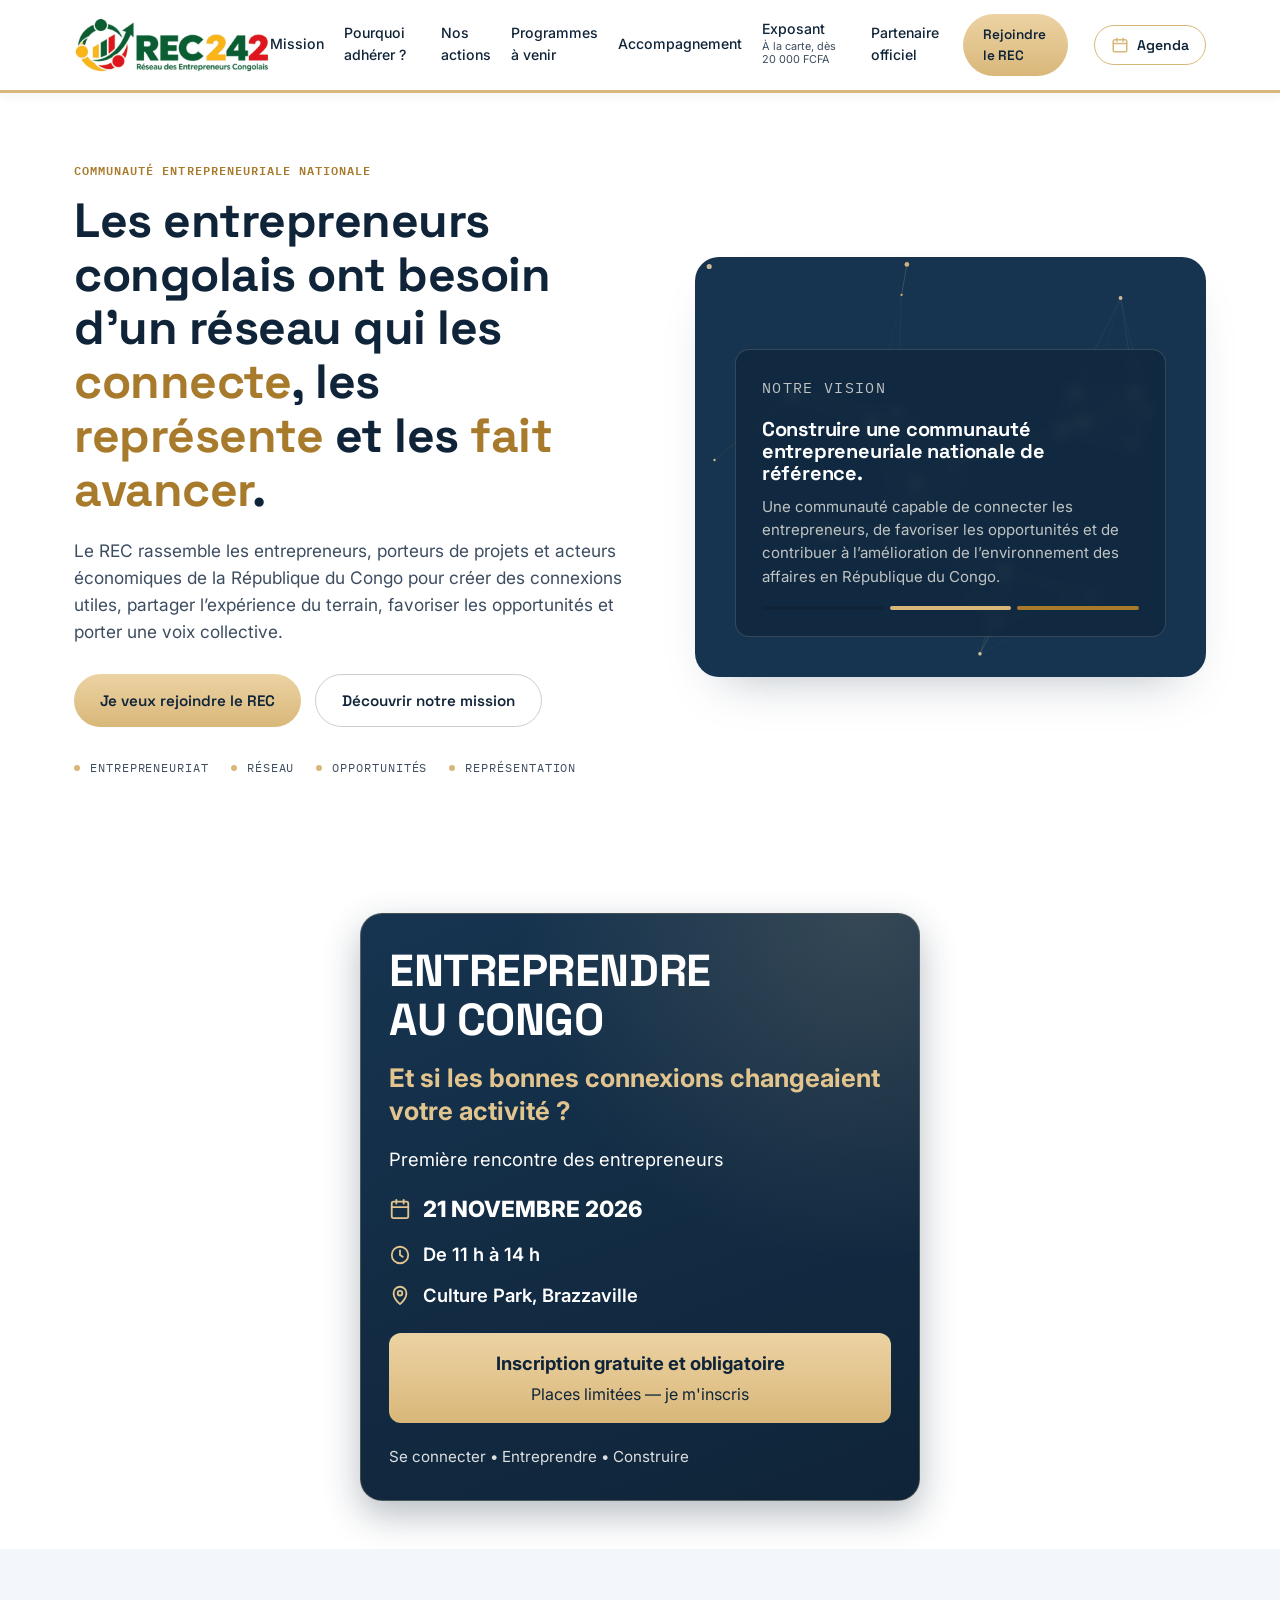
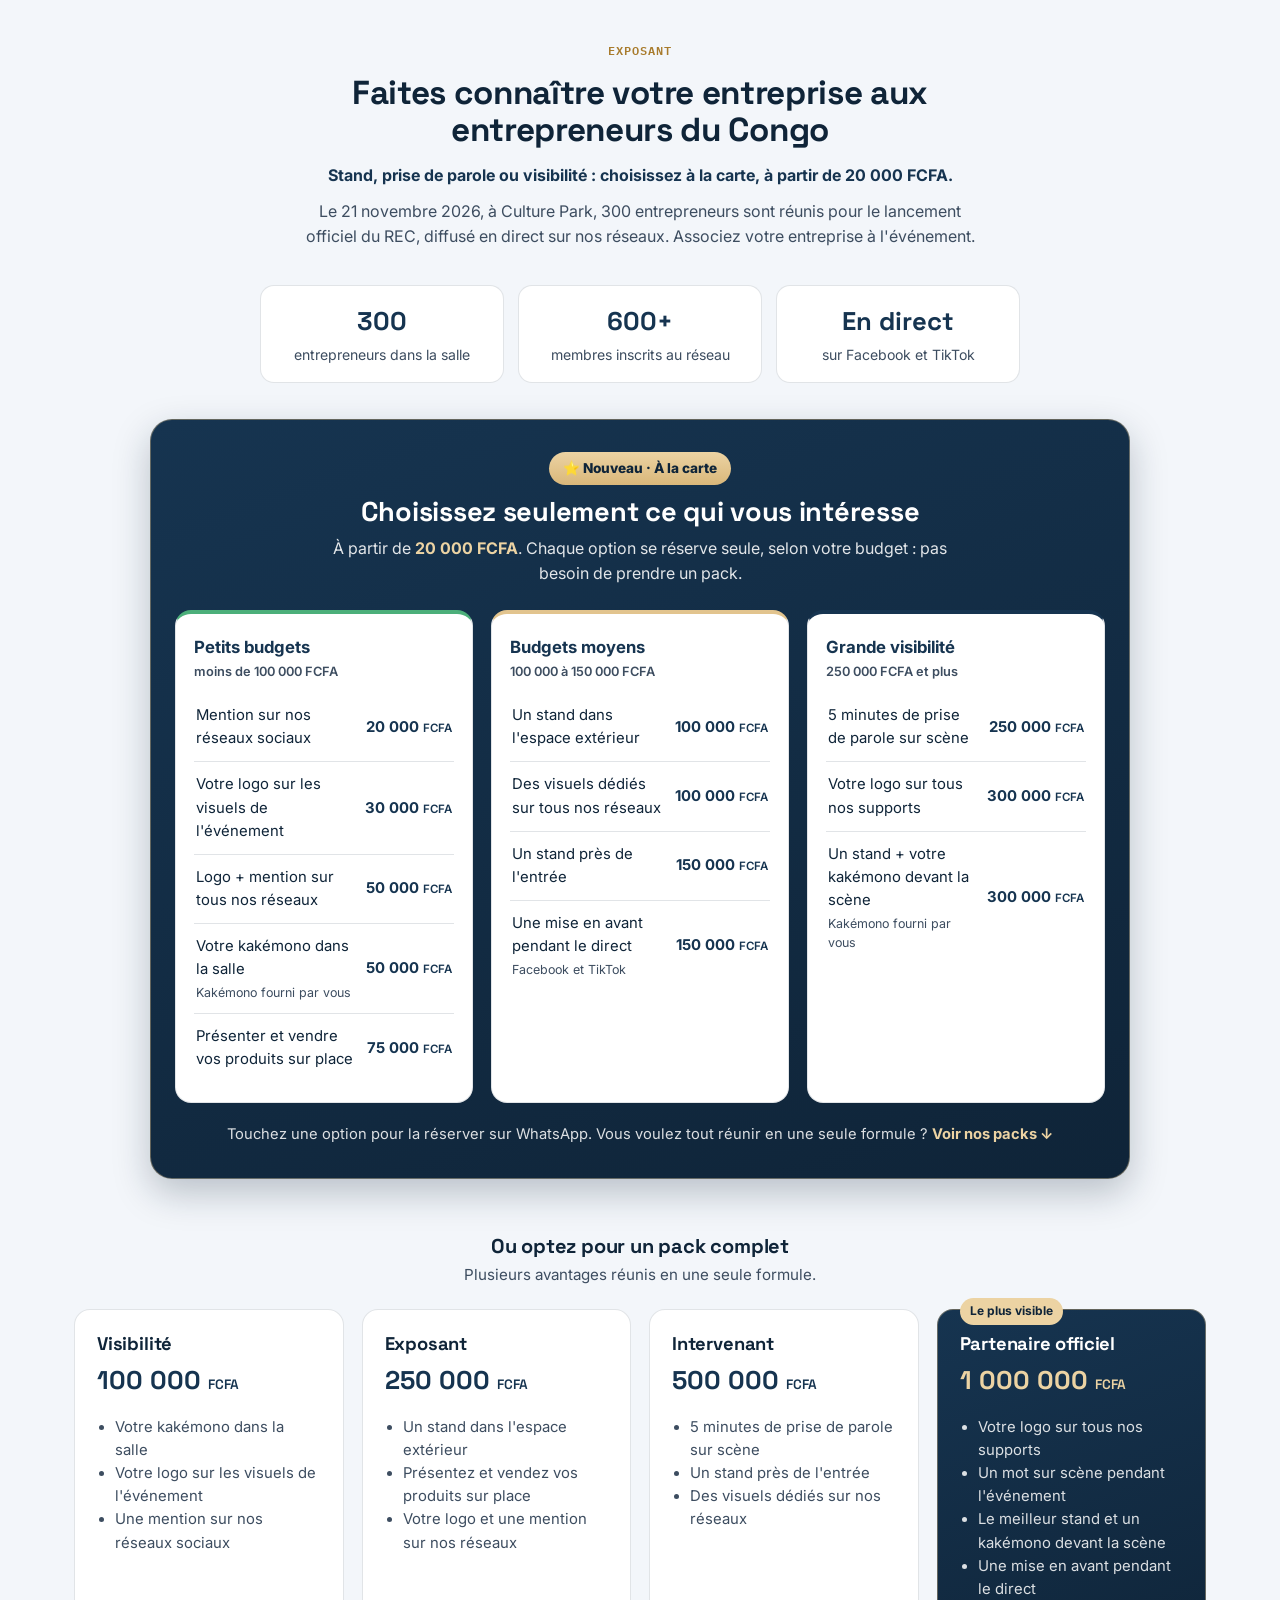
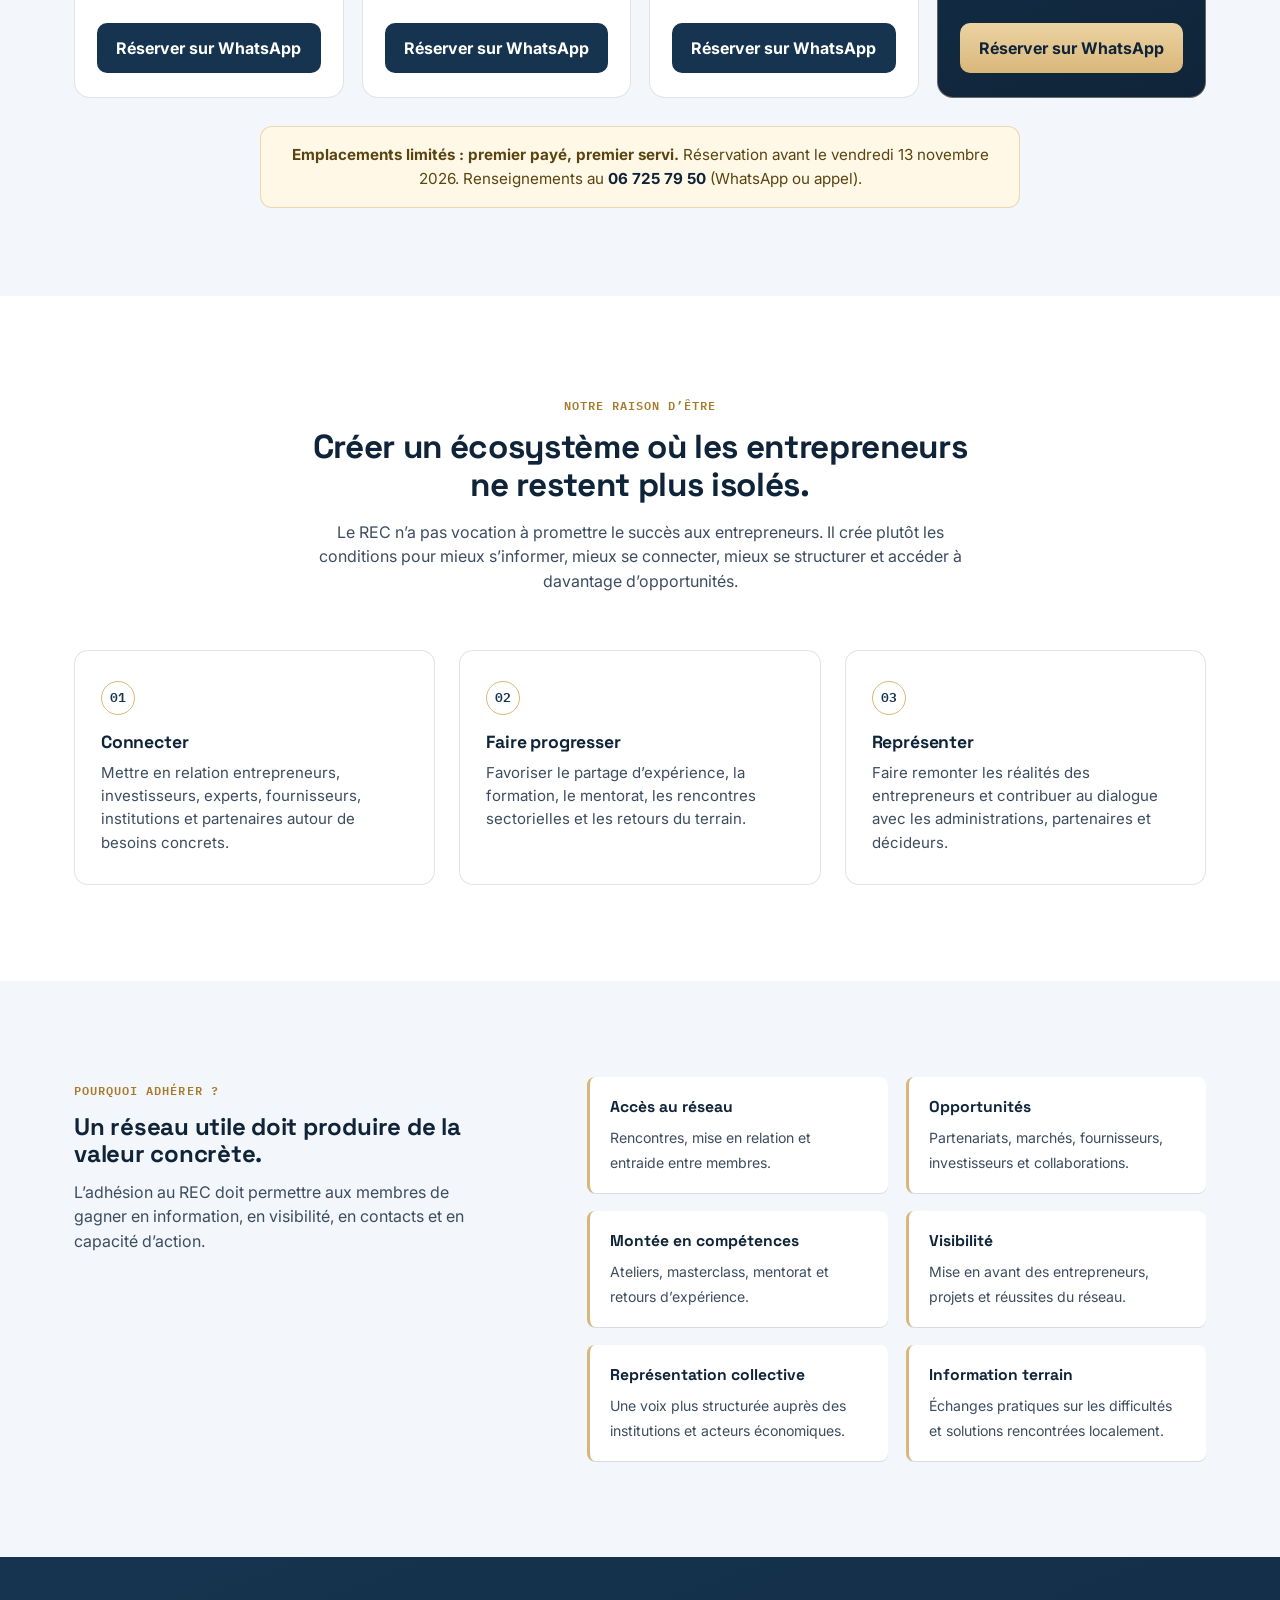
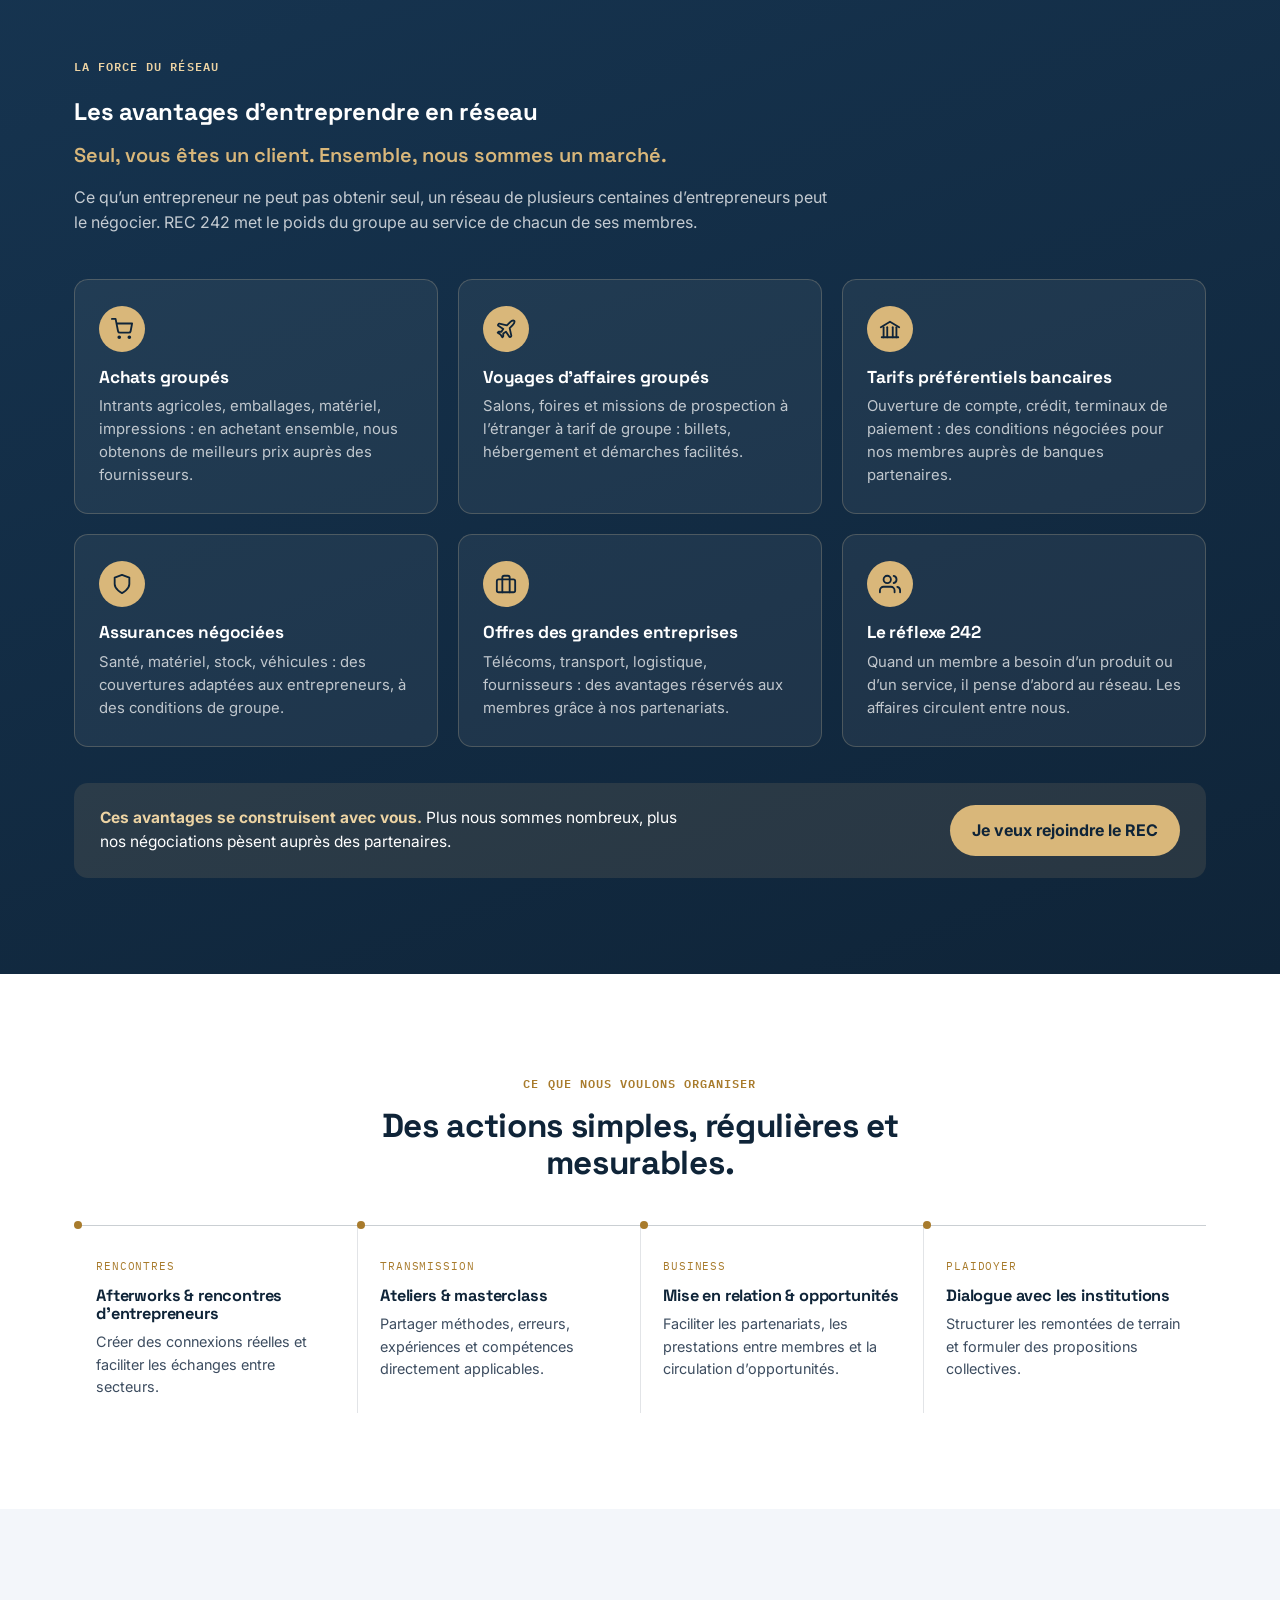
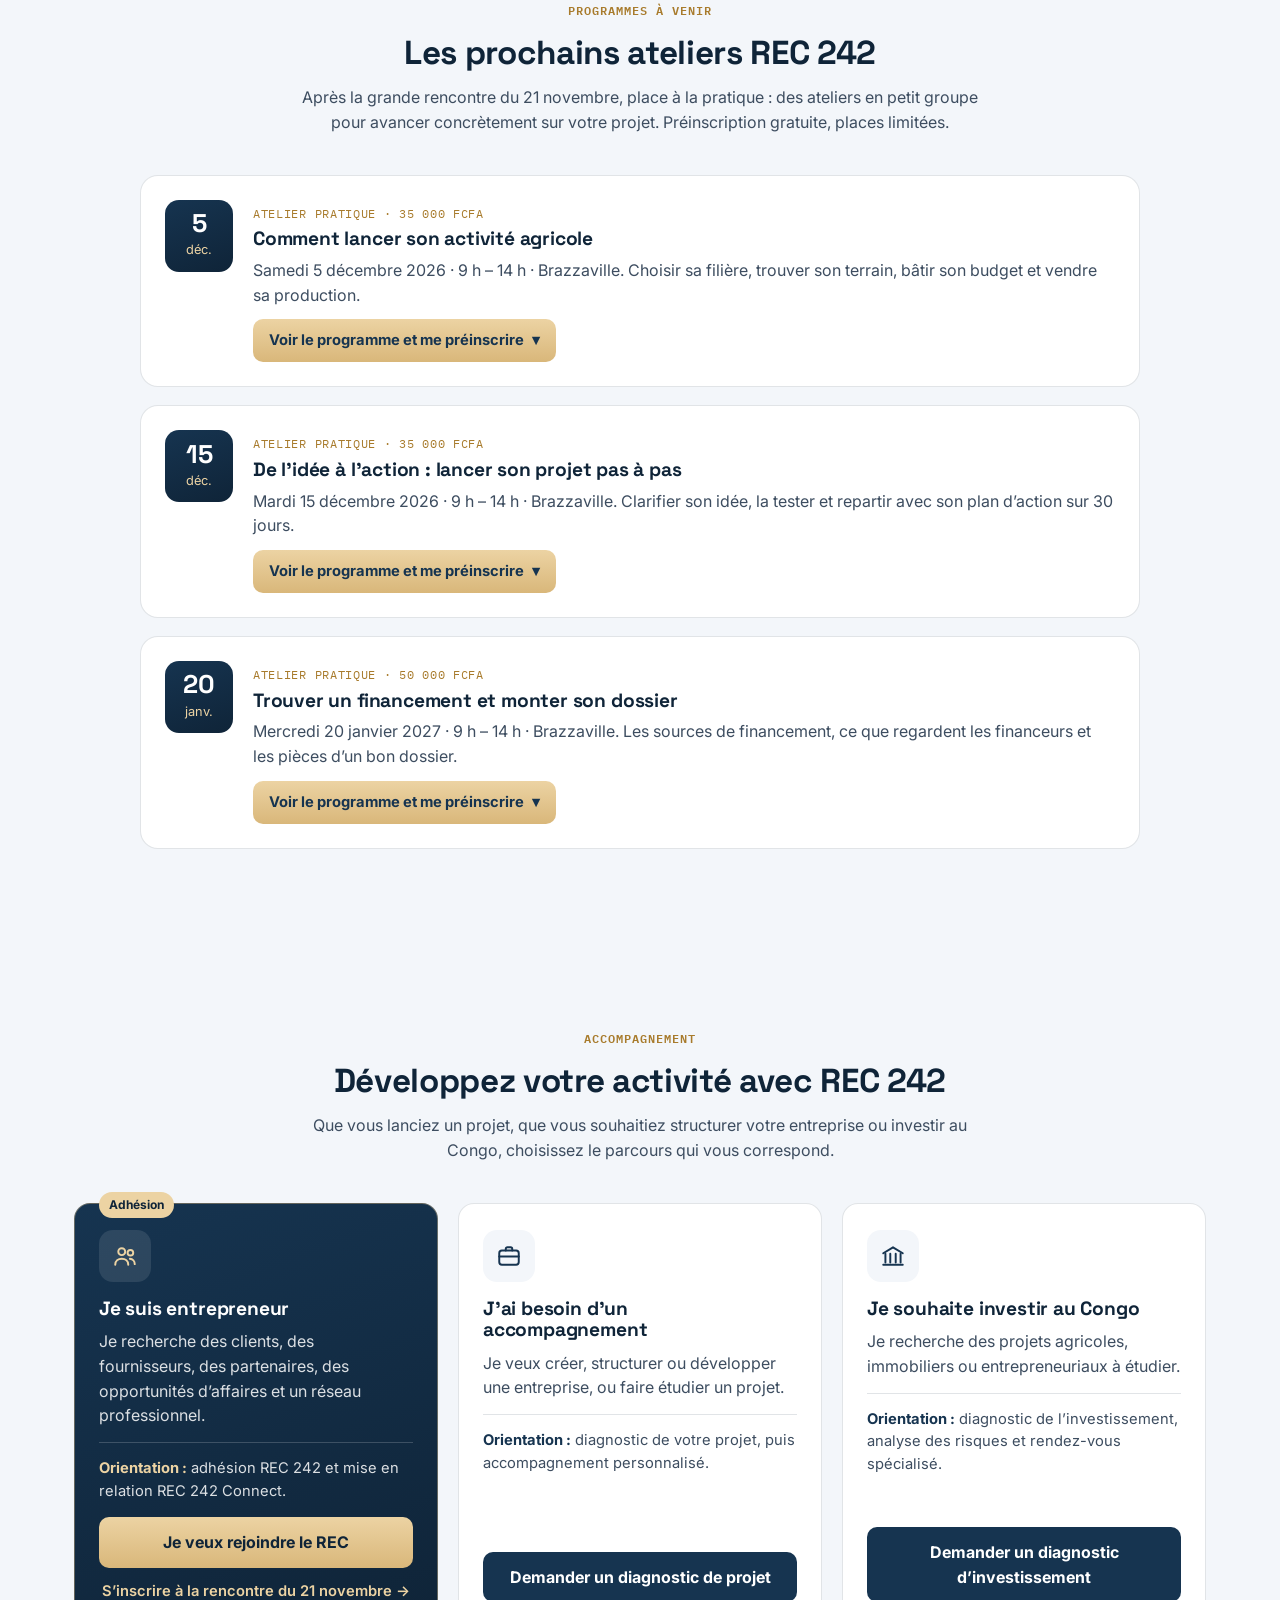
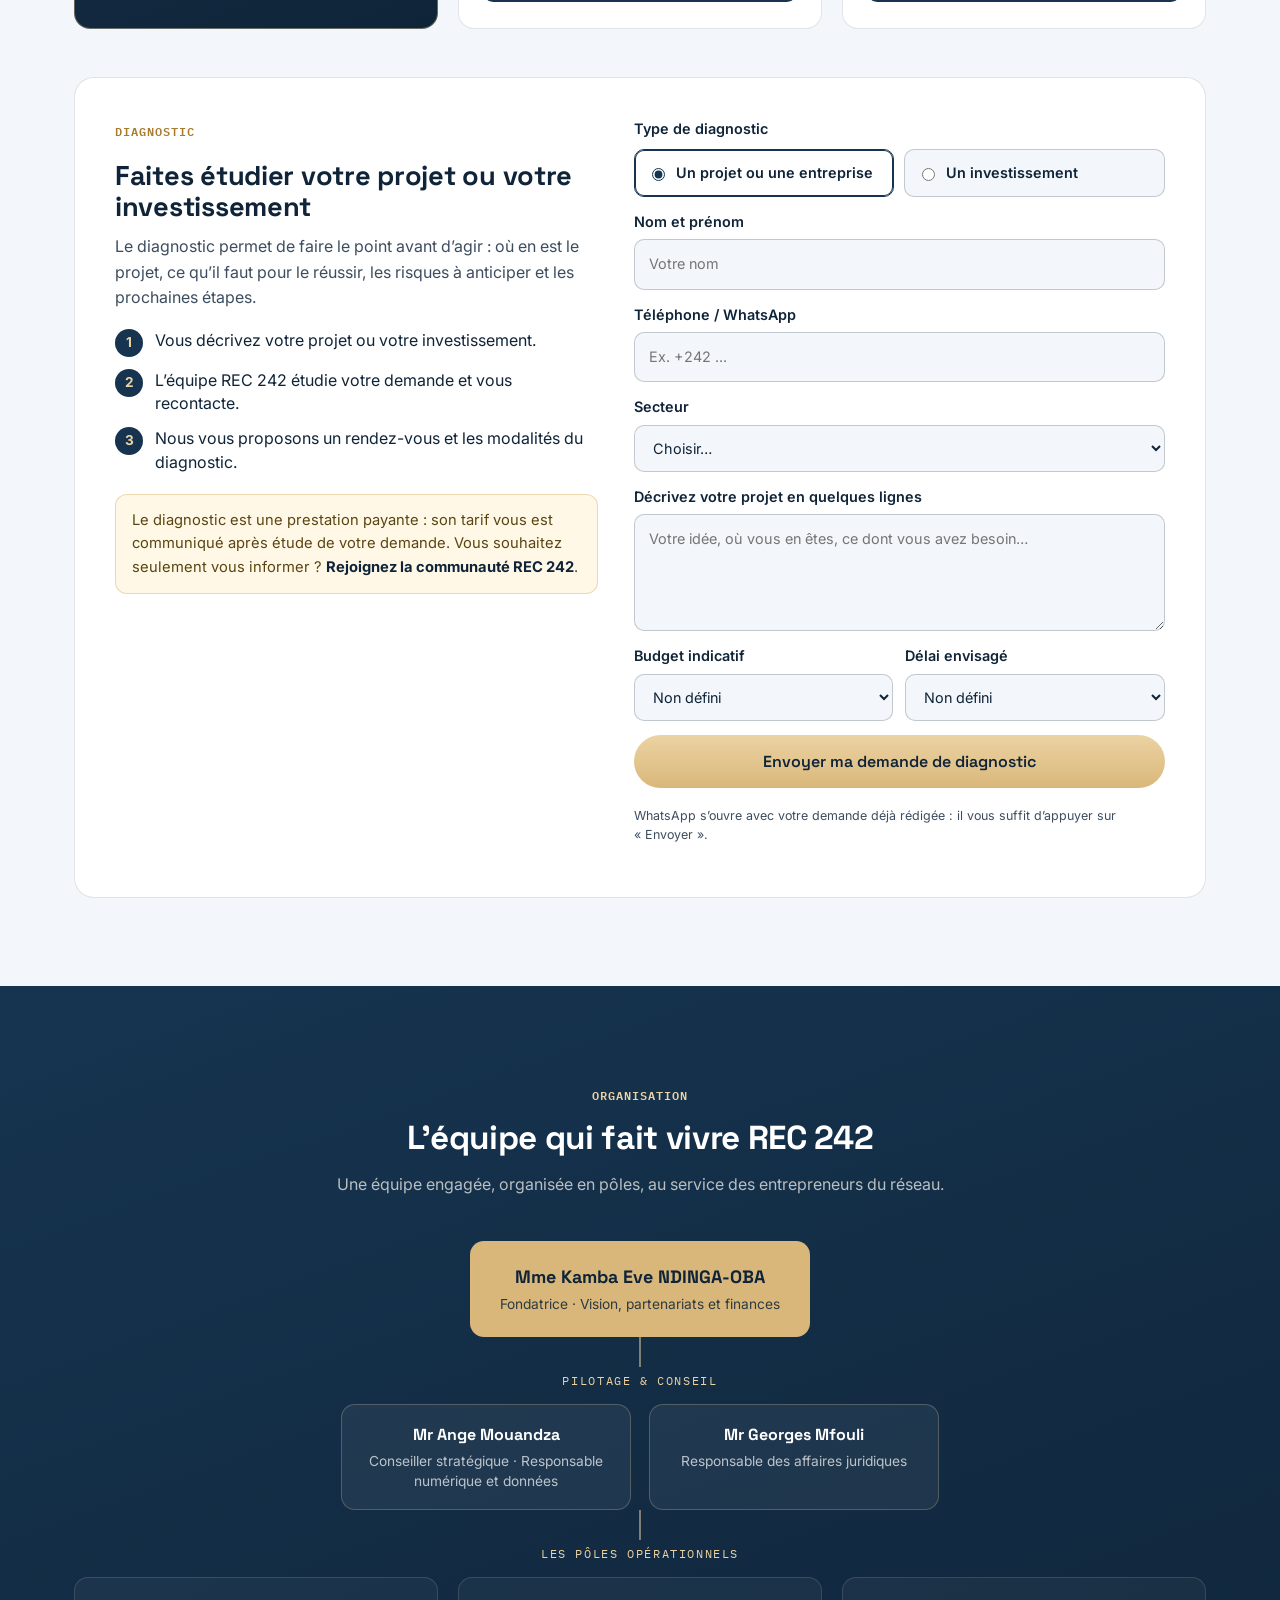
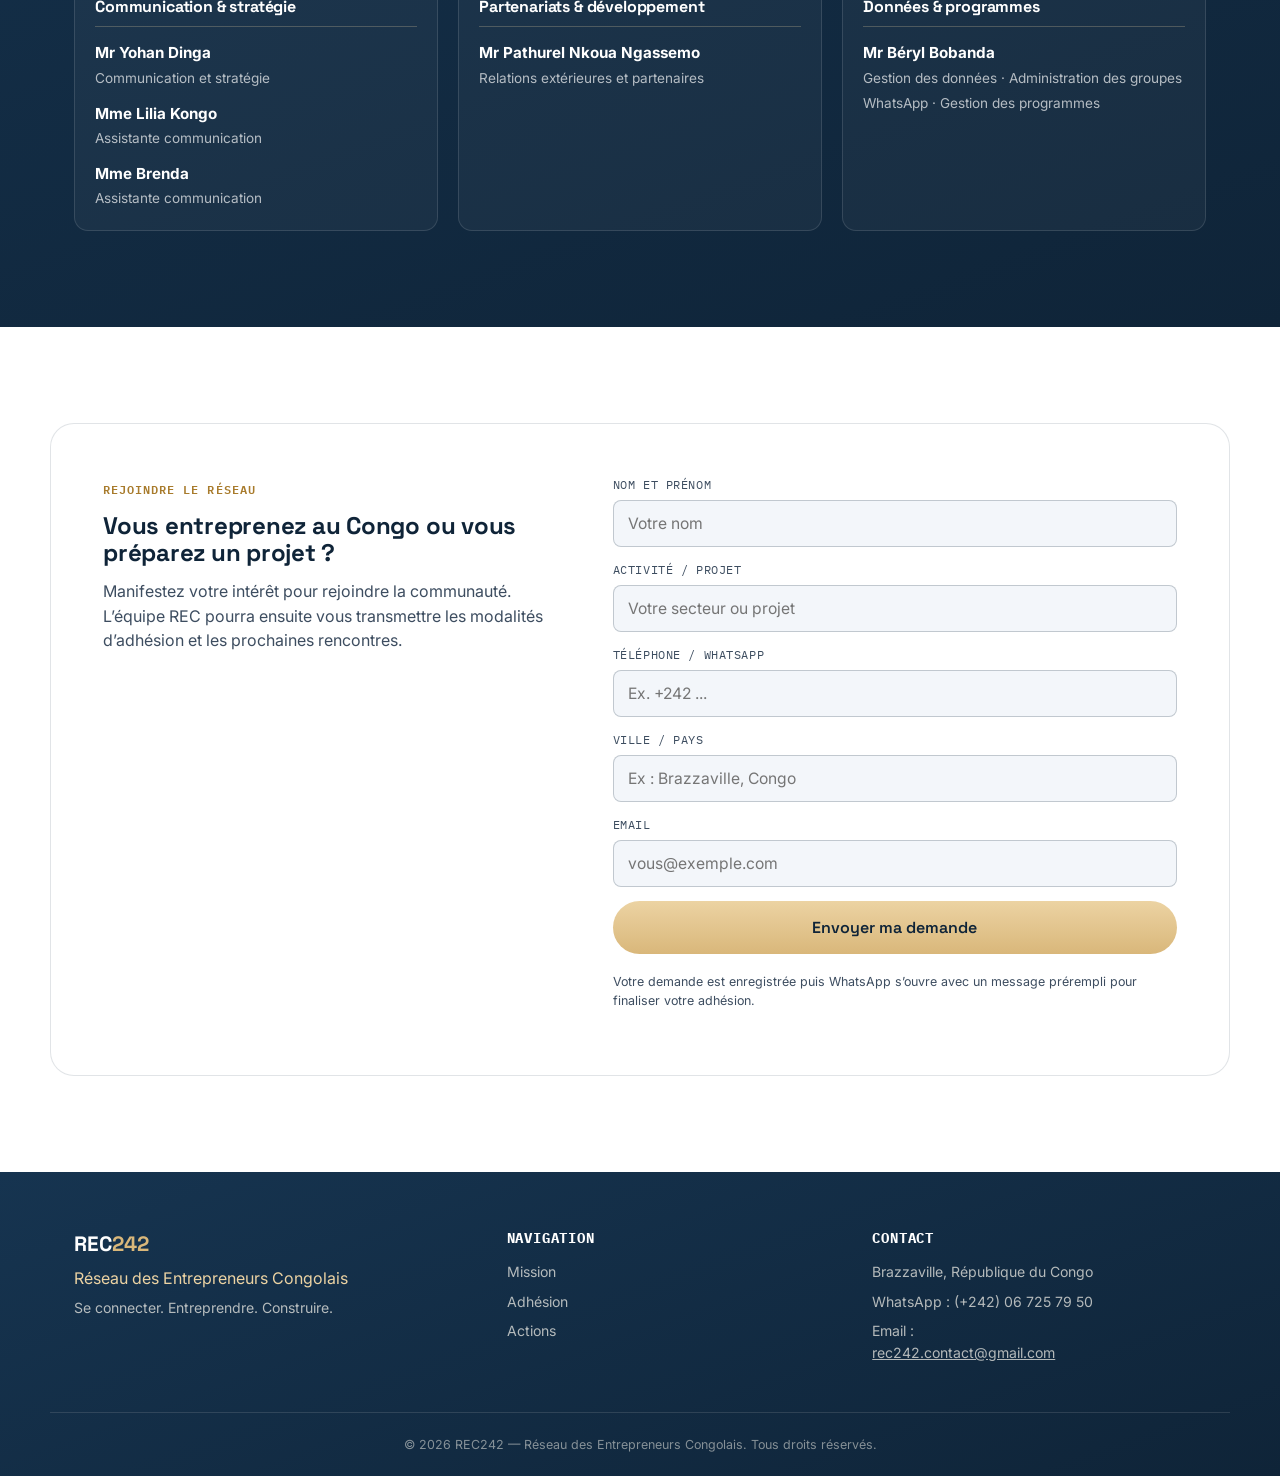
==== commit 2c0eaf40: "Organigramme : retrait de l'accueil Co-Authored-By: Claude Opus 5.5 <noreply@anthropic.com> Claude-S" ====
--- a/index.html
+++ b/index.html
@@ -1041,10 +1041,8 @@
               <div class="rec-orga__m"><strong>Mr Pathurel Nkoua Ngassemo</strong><span>Relations extérieures et partenaires</span></div>
             </div>
             <div class="rec-orga__pole">
-              <h3>Données &amp; accueil</h3>
+              <h3>Données &amp; programmes</h3>
               <div class="rec-orga__m"><strong>Mr Béryl Bobanda</strong><span>Gestion des données · Administration des groupes WhatsApp · Gestion des programmes</span></div>
-              <div class="rec-orga__m"><strong>Mme Dorcasse</strong><span>Responsable de l’accueil</span></div>
-              <div class="rec-orga__m"><strong>L’équipe des hôtesses</strong><span>Accueil lors des rencontres</span></div>
             </div>
           </div>
         </div>
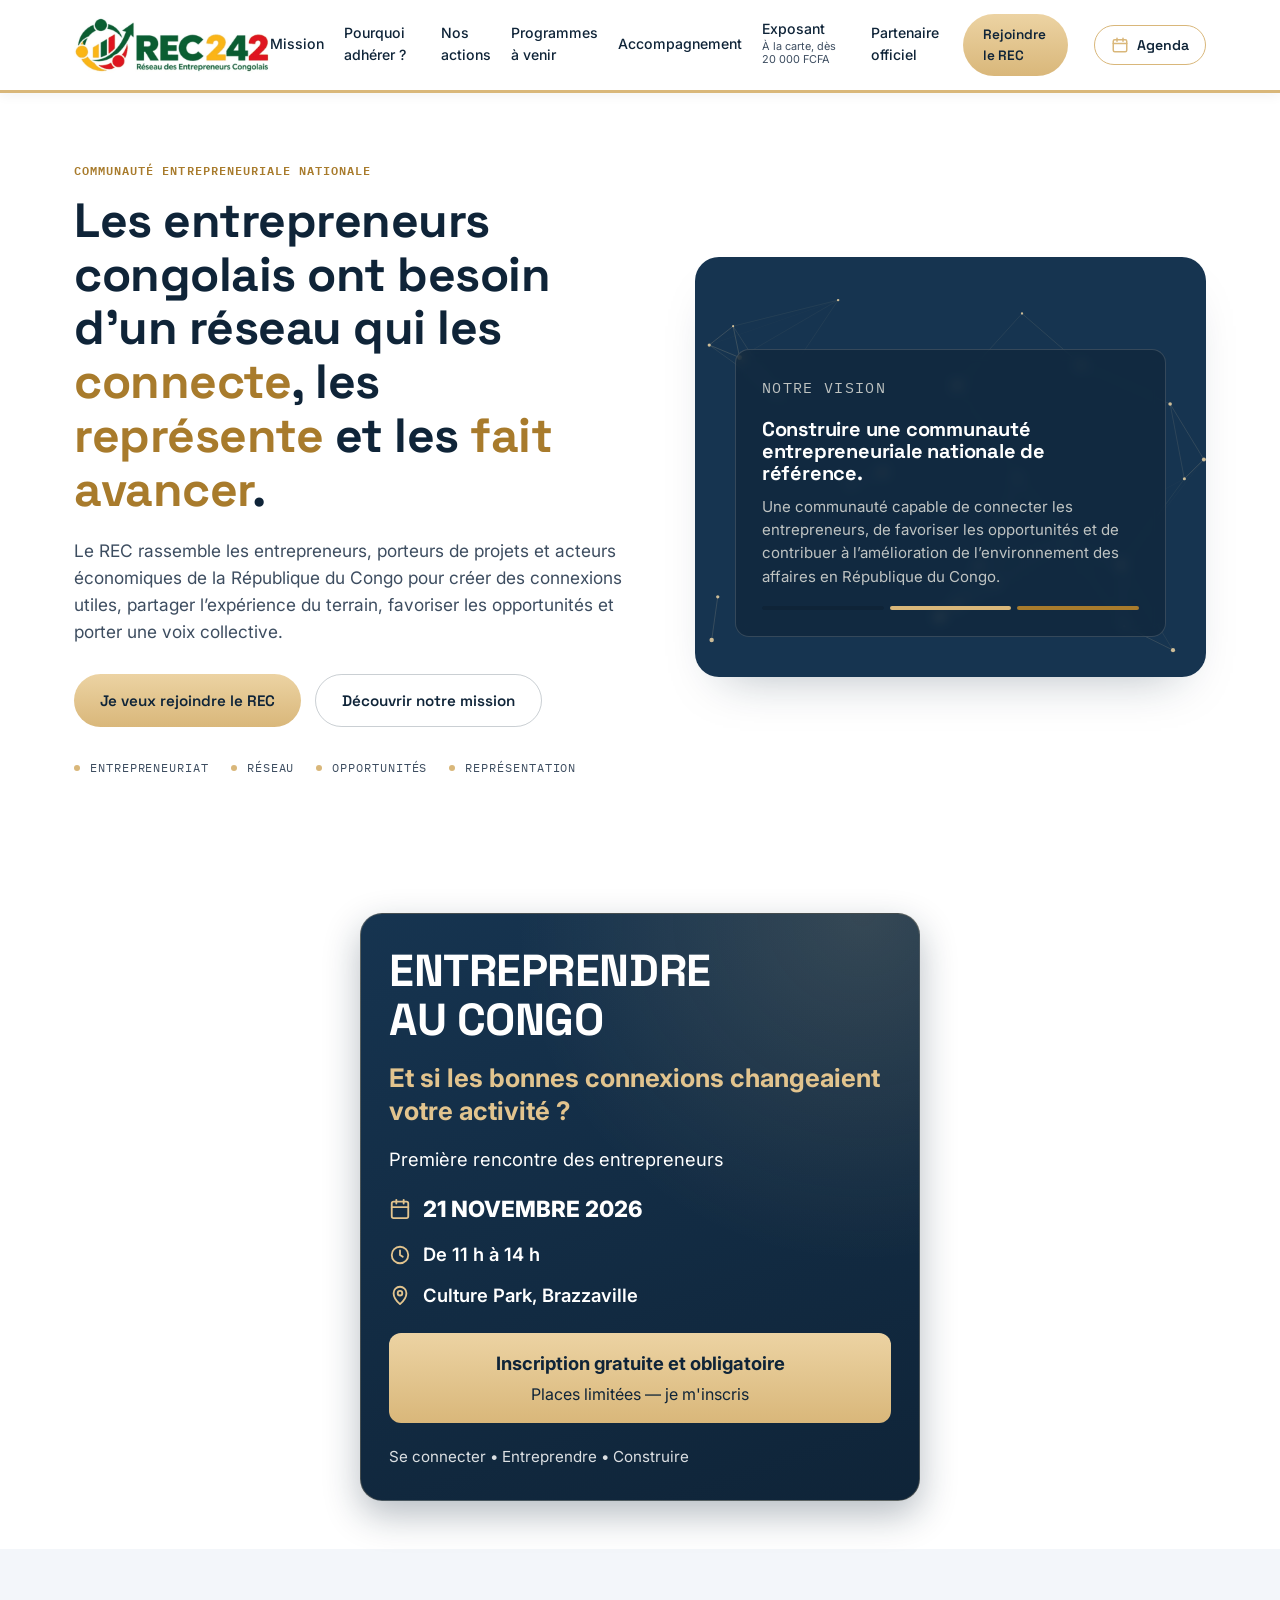
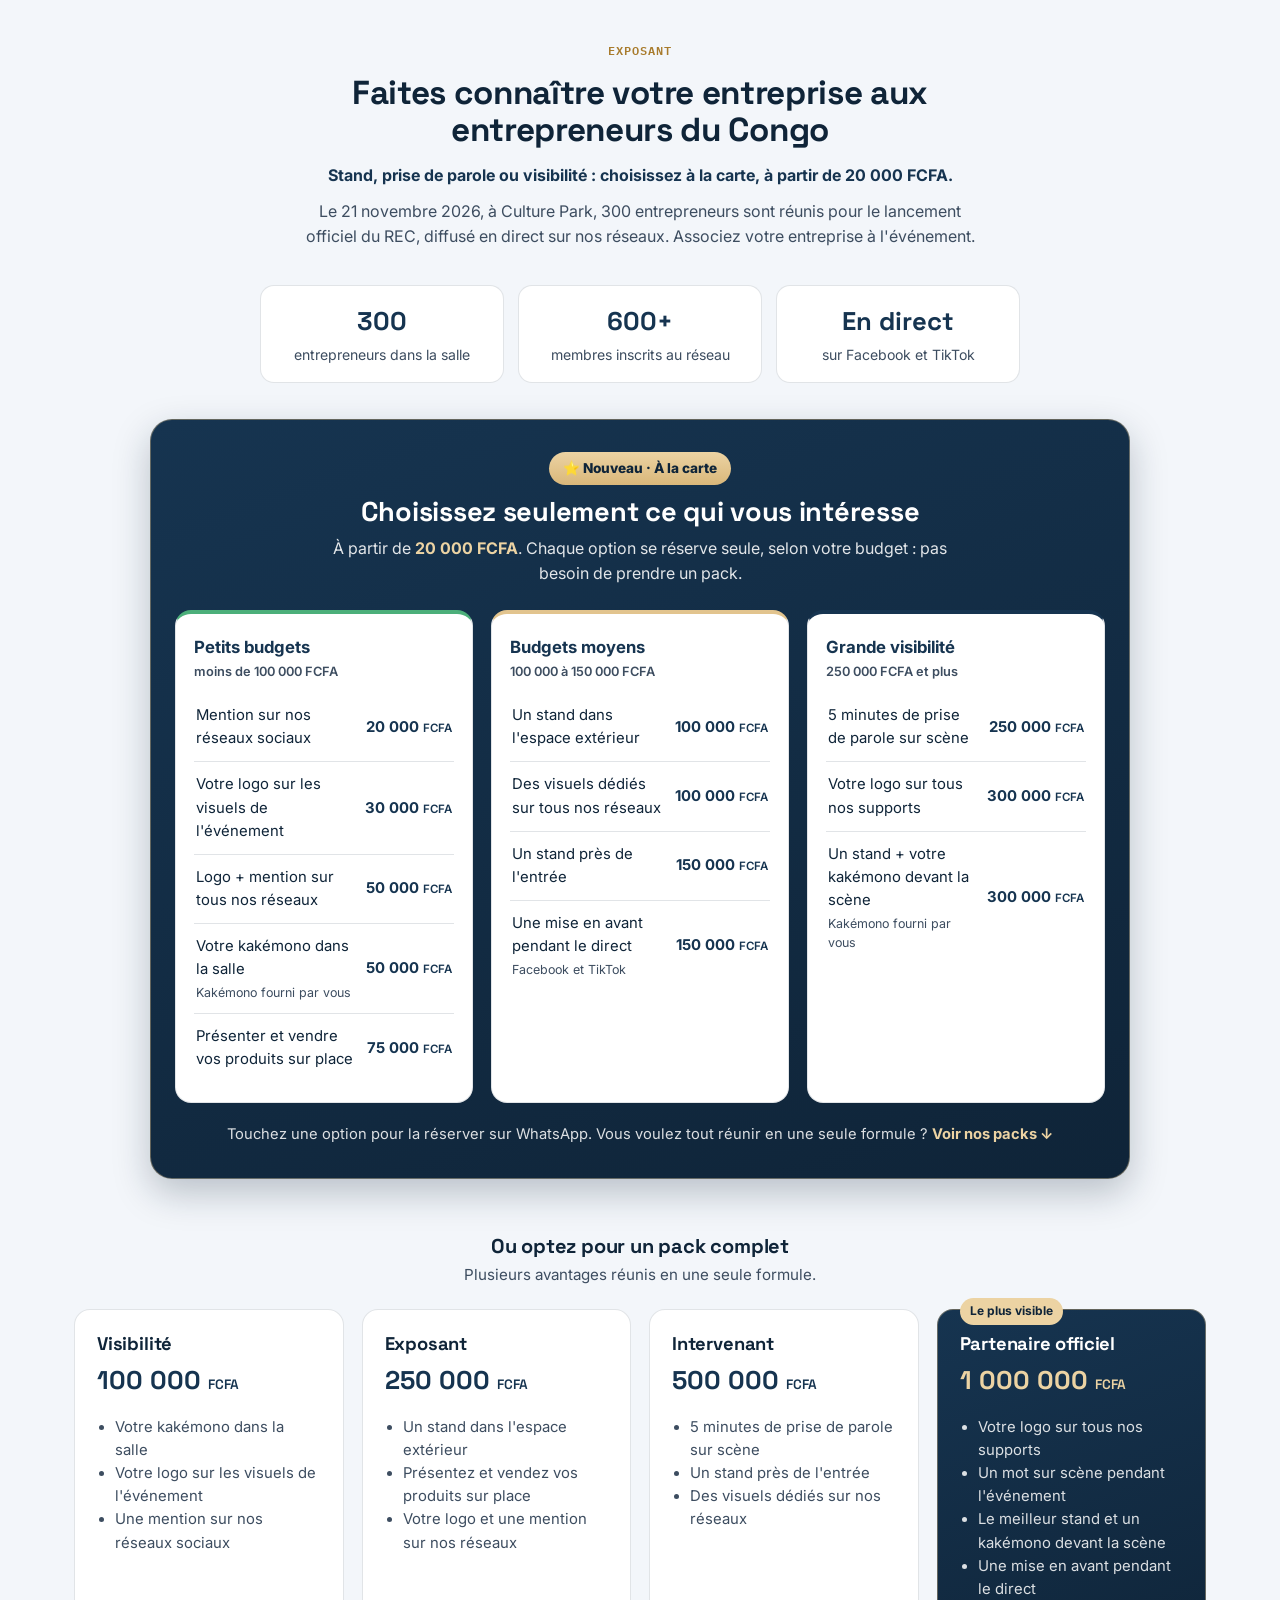
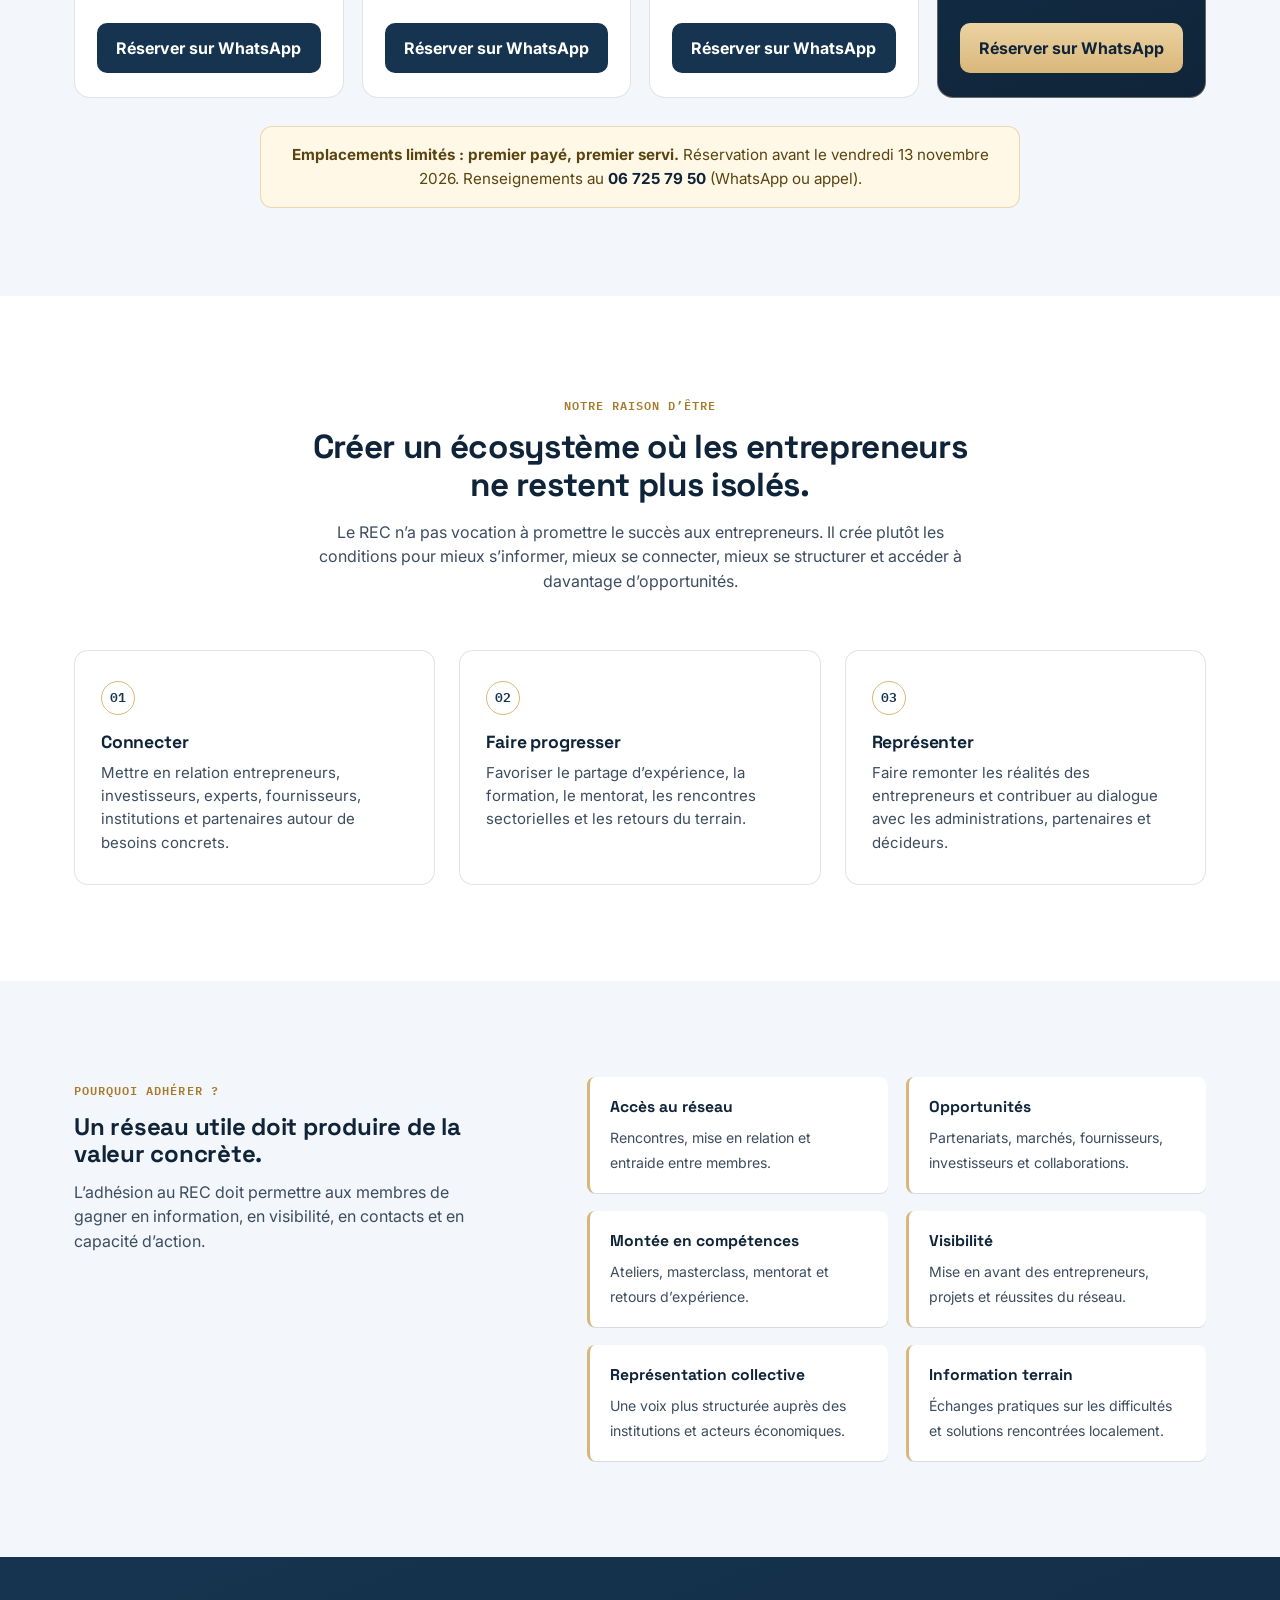
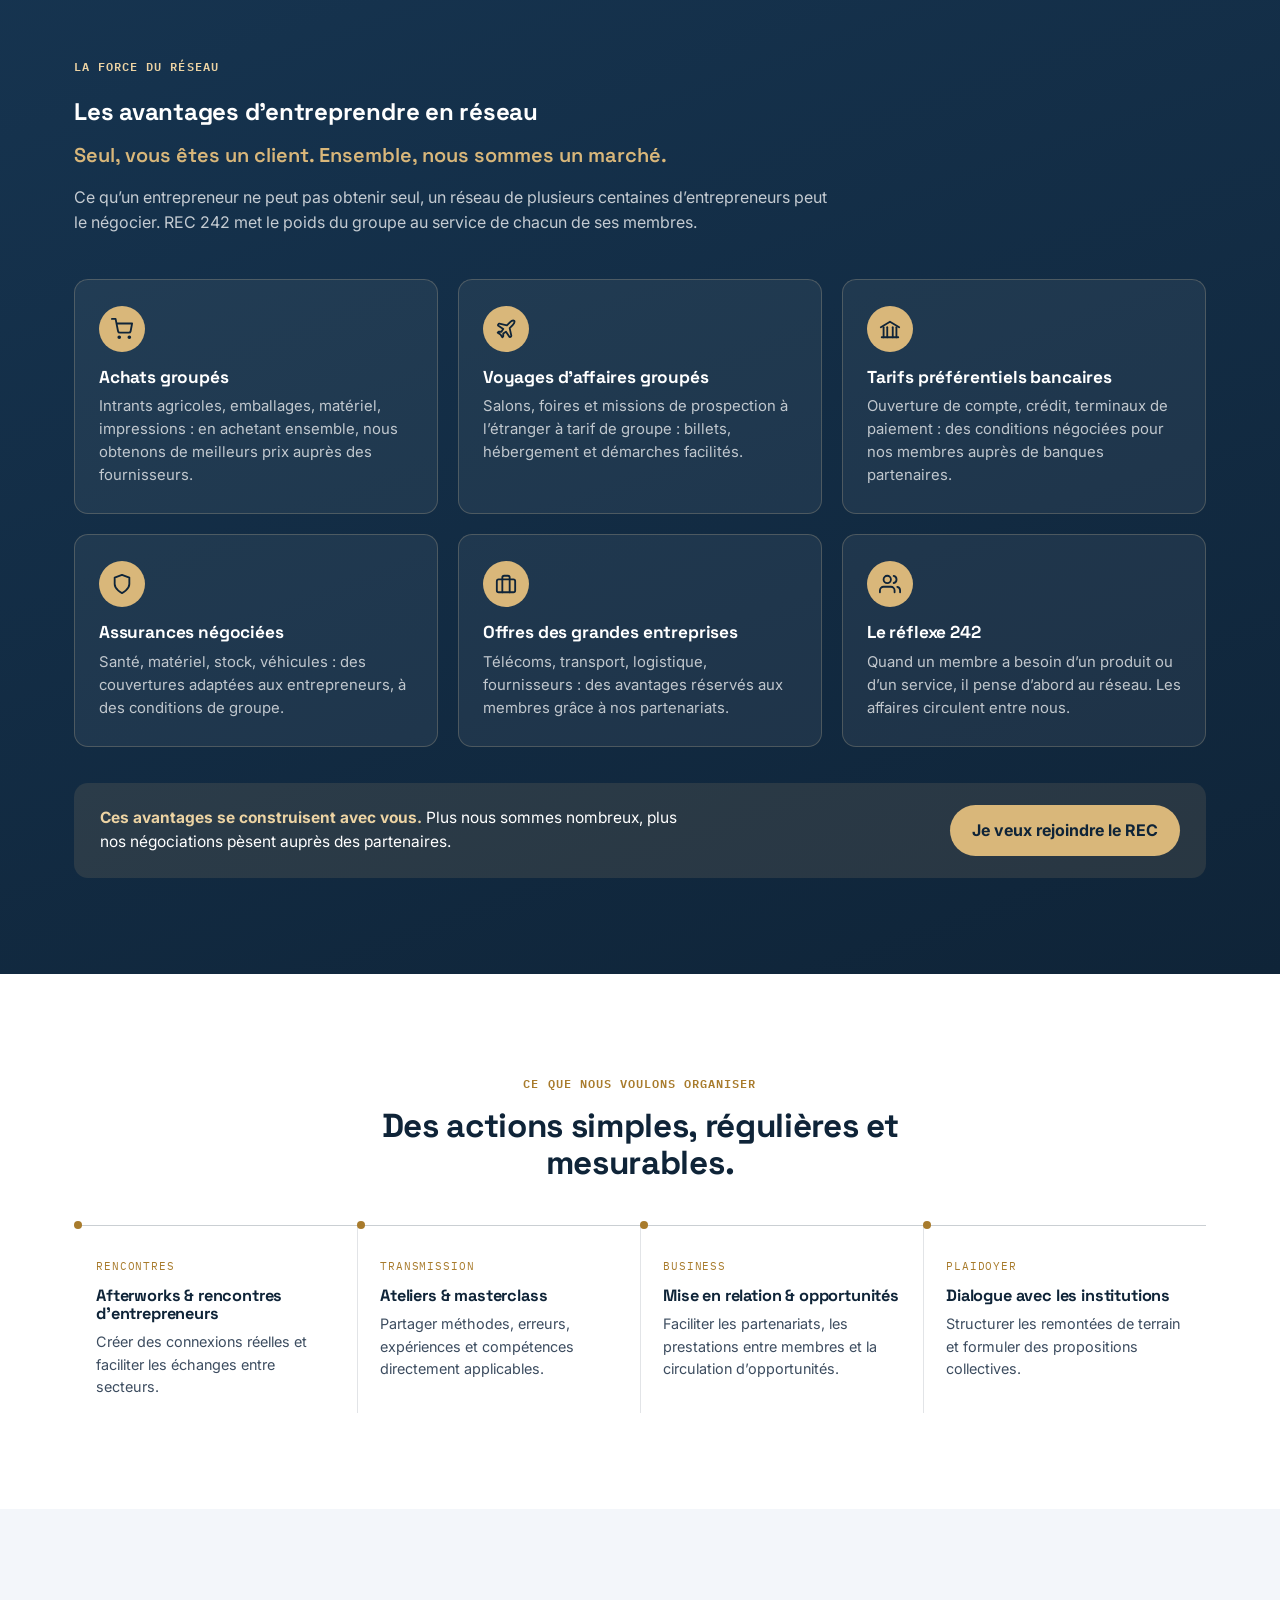
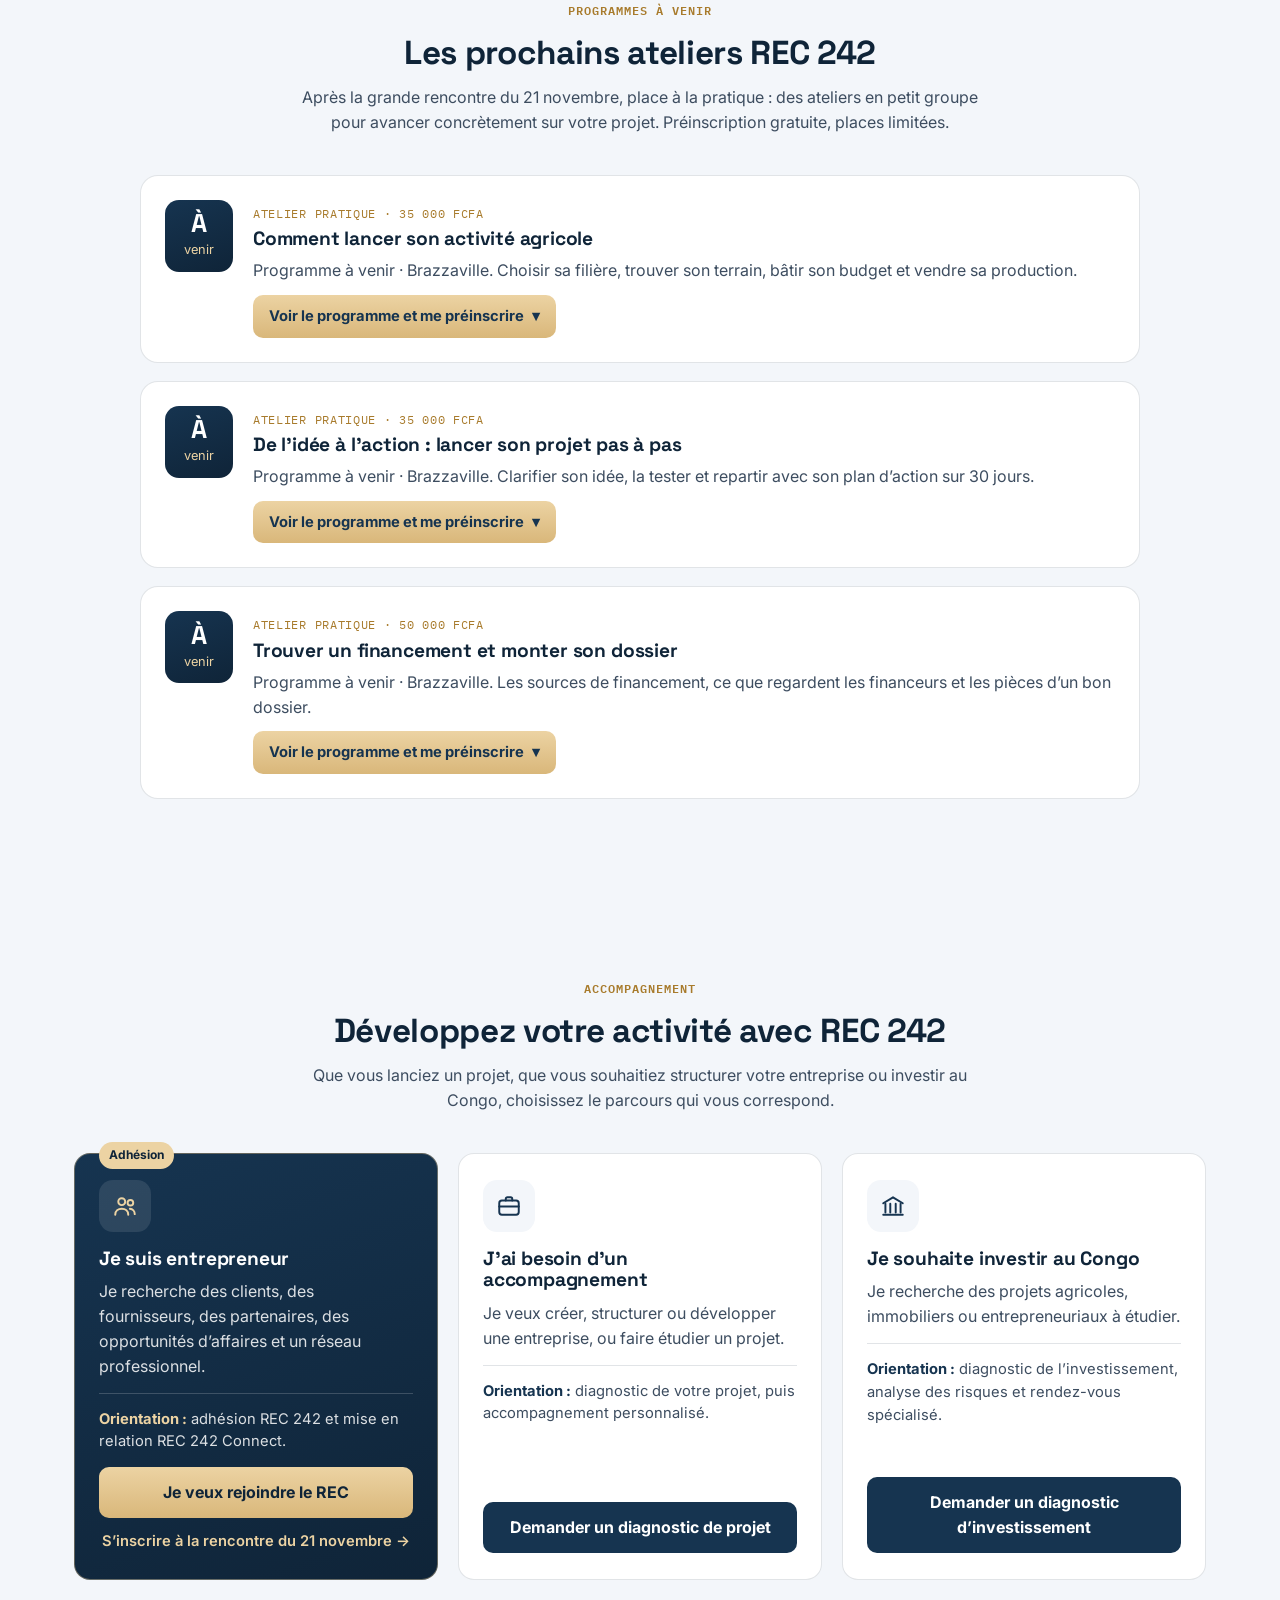
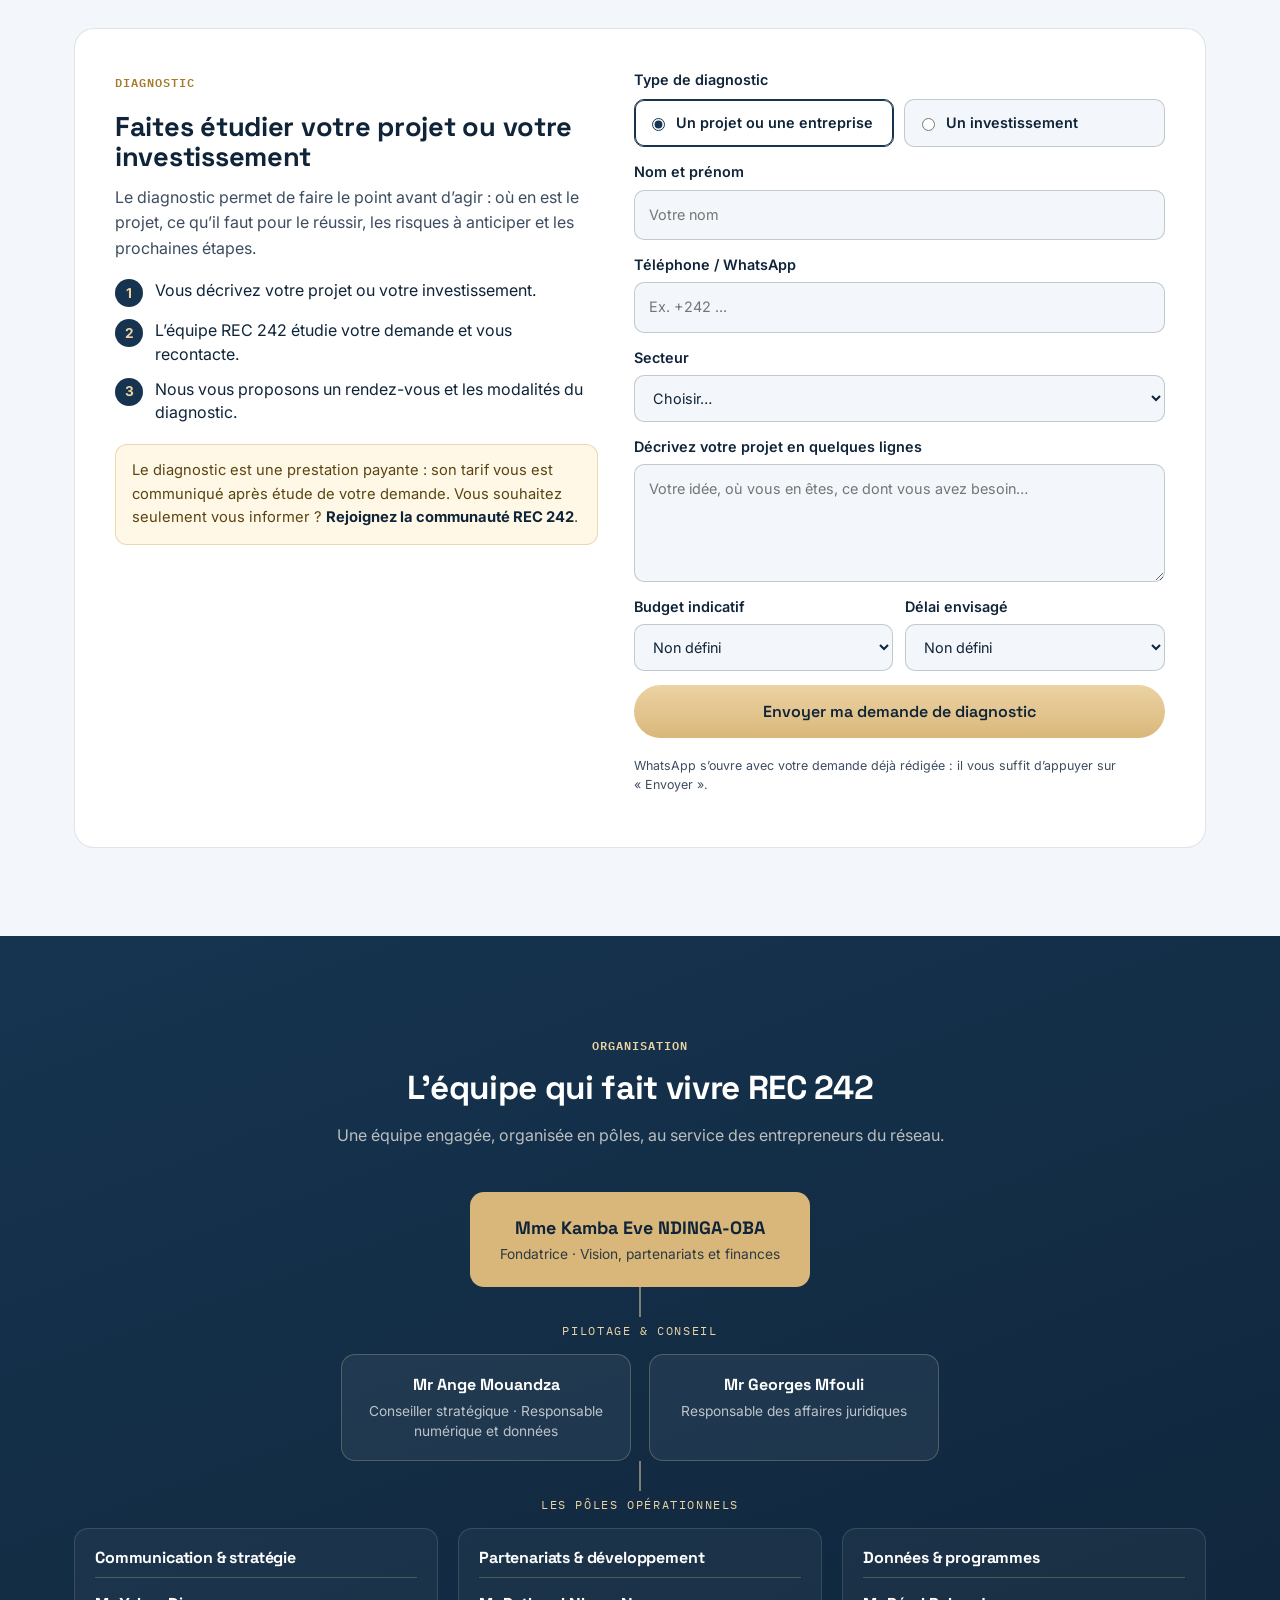
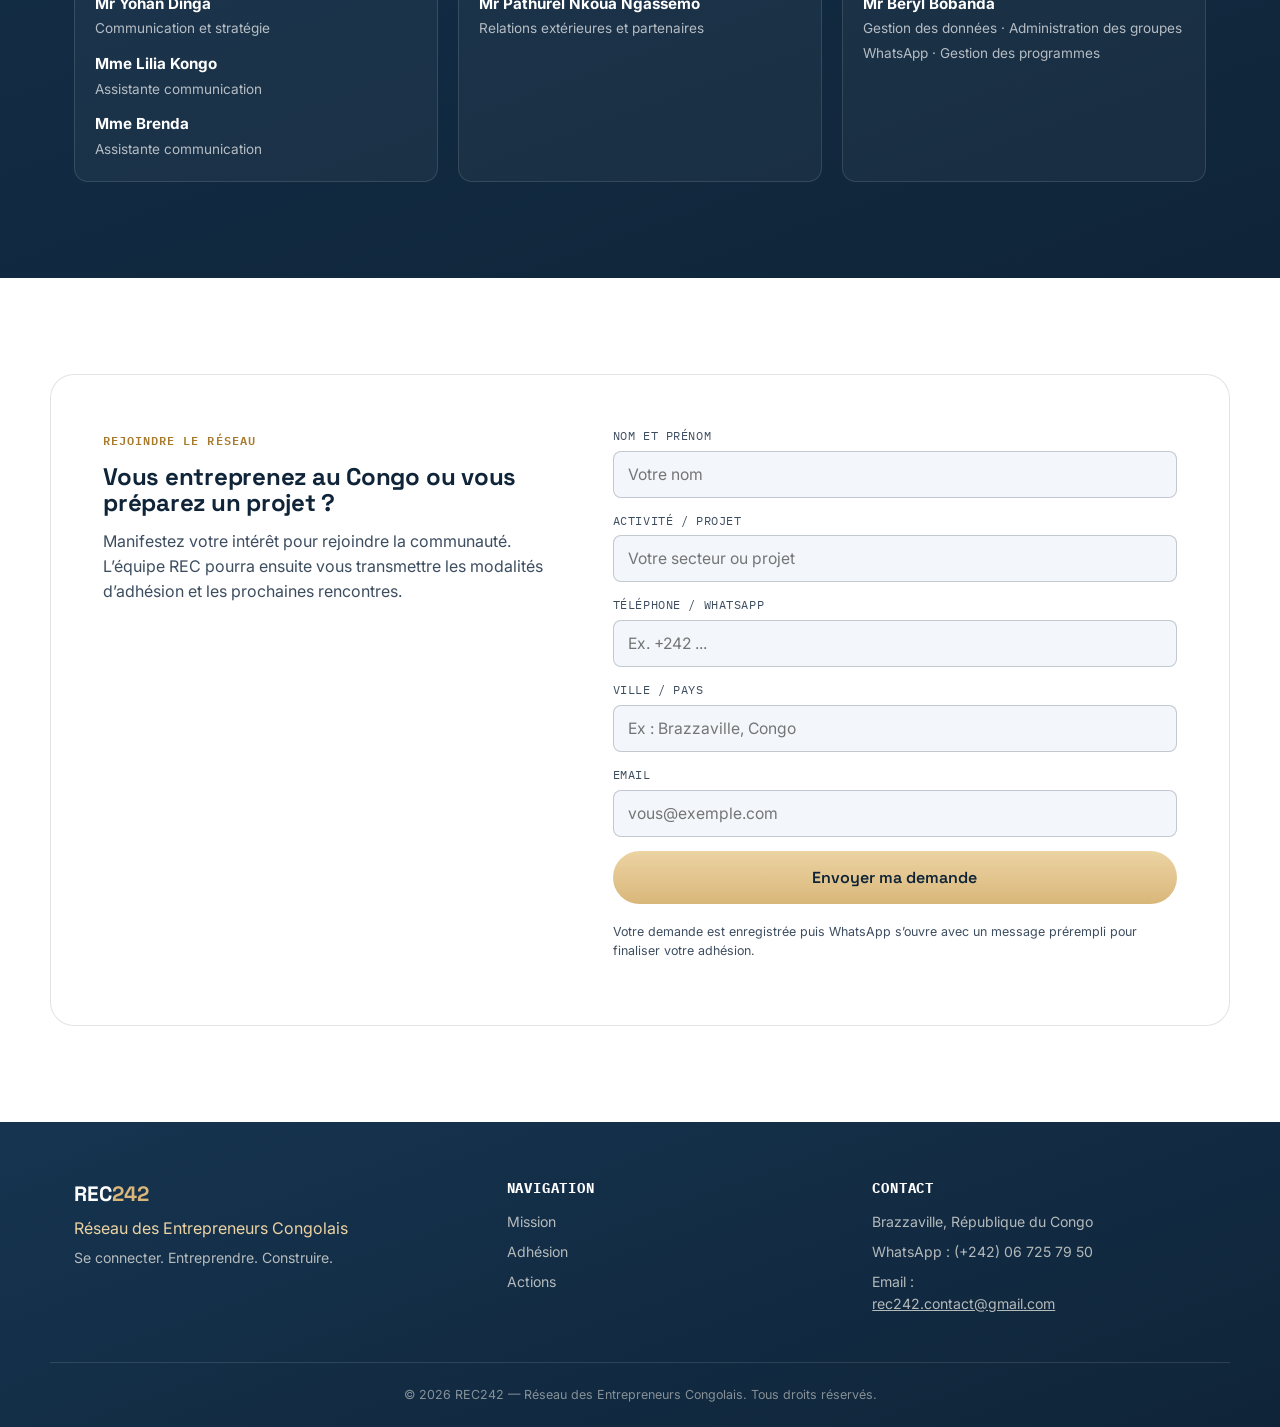
==== commit 0dd62c09: "Ateliers : retrait des dates et heures, remplacées par « Programme à venir » Co-Authored-By: Claude " ====
--- a/index.html
+++ b/index.html
@@ -48,34 +48,34 @@
               </div>
             </li>
             <li class="agenda-item">
-              <div class="agenda-date"><strong>5</strong><span>déc.</span></div>
+              <div class="agenda-date"><strong>À</strong><span>venir</span></div>
               <div>
                 <span class="agenda-tag">Atelier · 35 000 FCFA</span>
                 <h4>Comment lancer son activité agricole</h4>
-                <p>Samedi 5 décembre 2026, 9 h – 14 h · Brazzaville. Choisir sa filière, trouver son terrain, bâtir son budget et vendre sa production.</p>
+                <p>Programme à venir · Brazzaville. Choisir sa filière, trouver son terrain, bâtir son budget et vendre sa production.</p>
                 <a class="agenda-link" href="#atelier-agriculture">Je me préinscris →</a>
               </div>
             </li>
             <li class="agenda-item">
-              <div class="agenda-date"><strong>15</strong><span>déc.</span></div>
+              <div class="agenda-date"><strong>À</strong><span>venir</span></div>
               <div>
                 <span class="agenda-tag">Atelier · 35 000 FCFA</span>
                 <h4>De l'idée à l'action</h4>
-                <p>Mardi 15 décembre 2026, 9 h – 14 h · Brazzaville. Clarifier son idée, la tester et repartir avec son plan d'action sur 30 jours.</p>
+                <p>Programme à venir · Brazzaville. Clarifier son idée, la tester et repartir avec son plan d'action sur 30 jours.</p>
                 <a class="agenda-link" href="#atelier-idee-action">Je me préinscris →</a>
               </div>
             </li>
             <li class="agenda-item">
-              <div class="agenda-date"><strong>20</strong><span>janv.</span></div>
+              <div class="agenda-date"><strong>À</strong><span>venir</span></div>
               <div>
                 <span class="agenda-tag">Atelier · 50 000 FCFA</span>
                 <h4>Trouver un financement et monter son dossier</h4>
-                <p>Mercredi 20 janvier 2027, 9 h – 14 h · Brazzaville. Les sources de financement, ce que regardent les financeurs et les pièces d'un bon dossier.</p>
+                <p>Programme à venir · Brazzaville. Les sources de financement, ce que regardent les financeurs et les pièces d'un bon dossier.</p>
                 <a class="agenda-link" href="#atelier-financement">Je me préinscris →</a>
               </div>
             </li>
             <li class="agenda-item">
-              <div class="agenda-date"><strong>Déc.</strong><span>2026</span></div>
+              <div class="agenda-date"><strong>À</strong><span>venir</span></div>
               <div>
                 <span class="agenda-tag">En ligne</span>
                 <h4>Première masterclass en ligne</h4>
@@ -489,11 +489,11 @@
         <div class="rec-prog__list" data-reveal>
         <details class="rec-prog__item" id="atelier-agriculture">
           <summary class="rec-prog__card">
-            <div class="rec-prog__date"><strong>5</strong><span>déc.</span></div>
+            <div class="rec-prog__date"><strong>À</strong><span>venir</span></div>
             <div class="rec-prog__body">
               <span class="rec-prog__tag">Atelier pratique · 35 000 FCFA</span>
               <h3>Comment lancer son activité agricole</h3>
-              <p>Samedi 5 décembre 2026 · 9 h – 14 h · Brazzaville. Choisir sa filière, trouver son terrain, bâtir son budget et vendre sa production.</p>
+              <p>Programme à venir · Brazzaville. Choisir sa filière, trouver son terrain, bâtir son budget et vendre sa production.</p>
               <span class="rec-prog__more"><span class="when-closed">Voir le programme et me préinscrire</span><span class="when-open">Masquer le programme</span> <i aria-hidden="true">▾</i></span>
             </div>
           </summary>
@@ -502,12 +502,11 @@
         <div class="rec-atl__wrap">
           <div class="rec-atl__card">
             <ul class="rec-atl__facts">
-              <li><strong>Date</strong><span>Samedi 5 décembre 2026</span></li>
-              <li><strong>Horaire</strong><span>De 9 h à 14 h, avec une pause à midi</span></li>
+              <li><strong>Date</strong><span>À venir (communiquée prochainement)</span></li>
               <li><strong>Lieu</strong><span>Brazzaville (adresse communiquée à la confirmation)</span></li>
               <li><strong>Format</strong><span>Atelier pratique en petit groupe · places limitées</span></li>
               <li><strong>Tarif</strong><span>35 000 FCFA par personne</span></li>
-              <li><strong>Paiement</strong><span>Au plus tard le mercredi 25 novembre 2026</span></li>
+              <li><strong>Paiement</strong><span>Au plus tard 10 jours avant l’atelier</span></li>
             </ul>
             <h3>Au programme</h3>
             <ol class="rec-atl__prog">
@@ -523,7 +522,7 @@
 
           <form class="rec-atl__form" id="atelierForm">
             <h3>Je me préinscris à l’atelier</h3>
-            <p class="rec-atl__pre">Préinscription gratuite et sans engagement. Votre place est confirmée à réception du paiement de 35&nbsp;000&nbsp;FCFA, <strong>au plus tard le mercredi 25&nbsp;novembre 2026</strong>.</p>
+            <p class="rec-atl__pre">Préinscription gratuite et sans engagement. Votre place est confirmée à réception du paiement de 35&nbsp;000&nbsp;FCFA, <strong>au plus tard 10 jours avant l’atelier</strong>.</p>
             <label>Nom et prénom<input type="text" name="nom" placeholder="Votre nom" required></label>
             <label>Téléphone / WhatsApp<input type="tel" name="tel" placeholder="Ex. +242 ..." required></label>
             <label>Ville / Pays<input type="text" name="ville" placeholder="Ex : Brazzaville, Congo" required></label>
@@ -561,7 +560,7 @@
           e.preventDefault();
           var f = new FormData(form);
           var msg = [
-            "Bonjour REC 242, je souhaite me préinscrire à l'atelier « Comment lancer son activité agricole » du samedi 5 décembre 2026.",
+            "Bonjour REC 242, je souhaite me préinscrire à l'atelier « Comment lancer son activité agricole ».",
             "",
             "Nom : " + f.get("nom"),
             "Téléphone : " + f.get("tel"),
@@ -575,11 +574,11 @@
     </script>
         <details class="rec-prog__item" id="atelier-idee-action">
           <summary class="rec-prog__card">
-            <div class="rec-prog__date"><strong>15</strong><span>déc.</span></div>
+            <div class="rec-prog__date"><strong>À</strong><span>venir</span></div>
             <div class="rec-prog__body">
               <span class="rec-prog__tag">Atelier pratique · 35 000 FCFA</span>
               <h3>De l’idée à l’action : lancer son projet pas à pas</h3>
-              <p>Mardi 15 décembre 2026 · 9 h – 14 h · Brazzaville. Clarifier son idée, la tester et repartir avec son plan d’action sur 30 jours.</p>
+              <p>Programme à venir · Brazzaville. Clarifier son idée, la tester et repartir avec son plan d’action sur 30 jours.</p>
               <span class="rec-prog__more"><span class="when-closed">Voir le programme et me préinscrire</span><span class="when-open">Masquer le programme</span> <i aria-hidden="true">▾</i></span>
             </div>
           </summary>
@@ -588,12 +587,11 @@
         <div class="rec-atl__wrap">
           <div class="rec-atl__card">
             <ul class="rec-atl__facts">
-              <li><strong>Date</strong><span>Mardi 15 décembre 2026</span></li>
-              <li><strong>Horaire</strong><span>De 9 h à 14 h, avec une pause à midi</span></li>
+              <li><strong>Date</strong><span>À venir (communiquée prochainement)</span></li>
               <li><strong>Lieu</strong><span>Brazzaville (adresse communiquée à la confirmation)</span></li>
               <li><strong>Format</strong><span>Atelier pratique en petit groupe · places limitées</span></li>
               <li><strong>Tarif</strong><span>35 000 FCFA par personne</span></li>
-              <li><strong>Paiement</strong><span>Au plus tard le samedi 5 décembre 2026</span></li>
+              <li><strong>Paiement</strong><span>Au plus tard 10 jours avant l’atelier</span></li>
             </ul>
             <h3>Au programme</h3>
             <ol class="rec-atl__prog">
@@ -609,7 +607,7 @@
 
           <form class="rec-atl__form" id="atelierForm2">
             <h3>Je me préinscris à l’atelier</h3>
-            <p class="rec-atl__pre">Préinscription gratuite et sans engagement. Votre place est confirmée à réception du paiement de 35&nbsp;000&nbsp;FCFA, <strong>au plus tard le samedi 5&nbsp;décembre 2026</strong>.</p>
+            <p class="rec-atl__pre">Préinscription gratuite et sans engagement. Votre place est confirmée à réception du paiement de 35&nbsp;000&nbsp;FCFA, <strong>au plus tard 10 jours avant l’atelier</strong>.</p>
             <label>Nom et prénom<input type="text" name="nom" placeholder="Votre nom" required></label>
             <label>Téléphone / WhatsApp<input type="tel" name="tel" placeholder="Ex. +242 ..." required></label>
             <label>Ville / Pays<input type="text" name="ville" placeholder="Ex : Brazzaville, Congo" required></label>
@@ -637,7 +635,7 @@
           e.preventDefault();
           var f = new FormData(form);
           var msg = [
-            "Bonjour REC 242, je souhaite me préinscrire à l'atelier « De l’idée à l’action » du mardi 15 décembre 2026.",
+            "Bonjour REC 242, je souhaite me préinscrire à l'atelier « De l’idée à l’action ».",
             "",
             "Nom : " + f.get("nom"),
             "Téléphone : " + f.get("tel"),
@@ -651,11 +649,11 @@
     </script>
         <details class="rec-prog__item" id="atelier-financement">
           <summary class="rec-prog__card">
-            <div class="rec-prog__date"><strong>20</strong><span>janv.</span></div>
+            <div class="rec-prog__date"><strong>À</strong><span>venir</span></div>
             <div class="rec-prog__body">
               <span class="rec-prog__tag">Atelier pratique · 50 000 FCFA</span>
               <h3>Trouver un financement et monter son dossier</h3>
-              <p>Mercredi 20 janvier 2027 · 9 h – 14 h · Brazzaville. Les sources de financement, ce que regardent les financeurs et les pièces d’un bon dossier.</p>
+              <p>Programme à venir · Brazzaville. Les sources de financement, ce que regardent les financeurs et les pièces d’un bon dossier.</p>
               <span class="rec-prog__more"><span class="when-closed">Voir le programme et me préinscrire</span><span class="when-open">Masquer le programme</span> <i aria-hidden="true">▾</i></span>
             </div>
           </summary>
@@ -664,12 +662,11 @@
         <div class="rec-atl__wrap">
           <div class="rec-atl__card">
             <ul class="rec-atl__facts">
-              <li><strong>Date</strong><span>Mercredi 20 janvier 2027</span></li>
-              <li><strong>Horaire</strong><span>De 9 h à 14 h, avec une pause à midi</span></li>
+              <li><strong>Date</strong><span>À venir (communiquée prochainement)</span></li>
               <li><strong>Lieu</strong><span>Brazzaville (adresse communiquée à la confirmation)</span></li>
               <li><strong>Format</strong><span>Atelier pratique en petit groupe · places limitées</span></li>
               <li><strong>Tarif</strong><span>50 000 FCFA par personne</span></li>
-              <li><strong>Paiement</strong><span>Au plus tard le dimanche 10 janvier 2027</span></li>
+              <li><strong>Paiement</strong><span>Au plus tard 10 jours avant l’atelier</span></li>
             </ul>
             <h3>Au programme</h3>
             <ol class="rec-atl__prog">
@@ -685,7 +682,7 @@
 
           <form class="rec-atl__form" id="atelierForm3">
             <h3>Je me préinscris à l’atelier</h3>
-            <p class="rec-atl__pre">Préinscription gratuite et sans engagement. Votre place est confirmée à réception du paiement de 50&nbsp;000&nbsp;FCFA, <strong>au plus tard le dimanche 10&nbsp;janvier 2027</strong>.</p>
+            <p class="rec-atl__pre">Préinscription gratuite et sans engagement. Votre place est confirmée à réception du paiement de 50&nbsp;000&nbsp;FCFA, <strong>au plus tard 10 jours avant l’atelier</strong>.</p>
             <label>Nom et prénom<input type="text" name="nom" placeholder="Votre nom" required></label>
             <label>Téléphone / WhatsApp<input type="tel" name="tel" placeholder="Ex. +242 ..." required></label>
             <label>Ville / Pays<input type="text" name="ville" placeholder="Ex : Brazzaville, Congo" required></label>
@@ -721,7 +718,7 @@
           e.preventDefault();
           var f = new FormData(form);
           var msg = [
-            "Bonjour REC 242, je souhaite me préinscrire à l'atelier « Trouver un financement et monter son dossier » du mercredi 20 janvier 2027.",
+            "Bonjour REC 242, je souhaite me préinscrire à l'atelier « Trouver un financement et monter son dossier ».",
             "",
             "Nom : " + f.get("nom"),
             "Téléphone : " + f.get("tel"),
